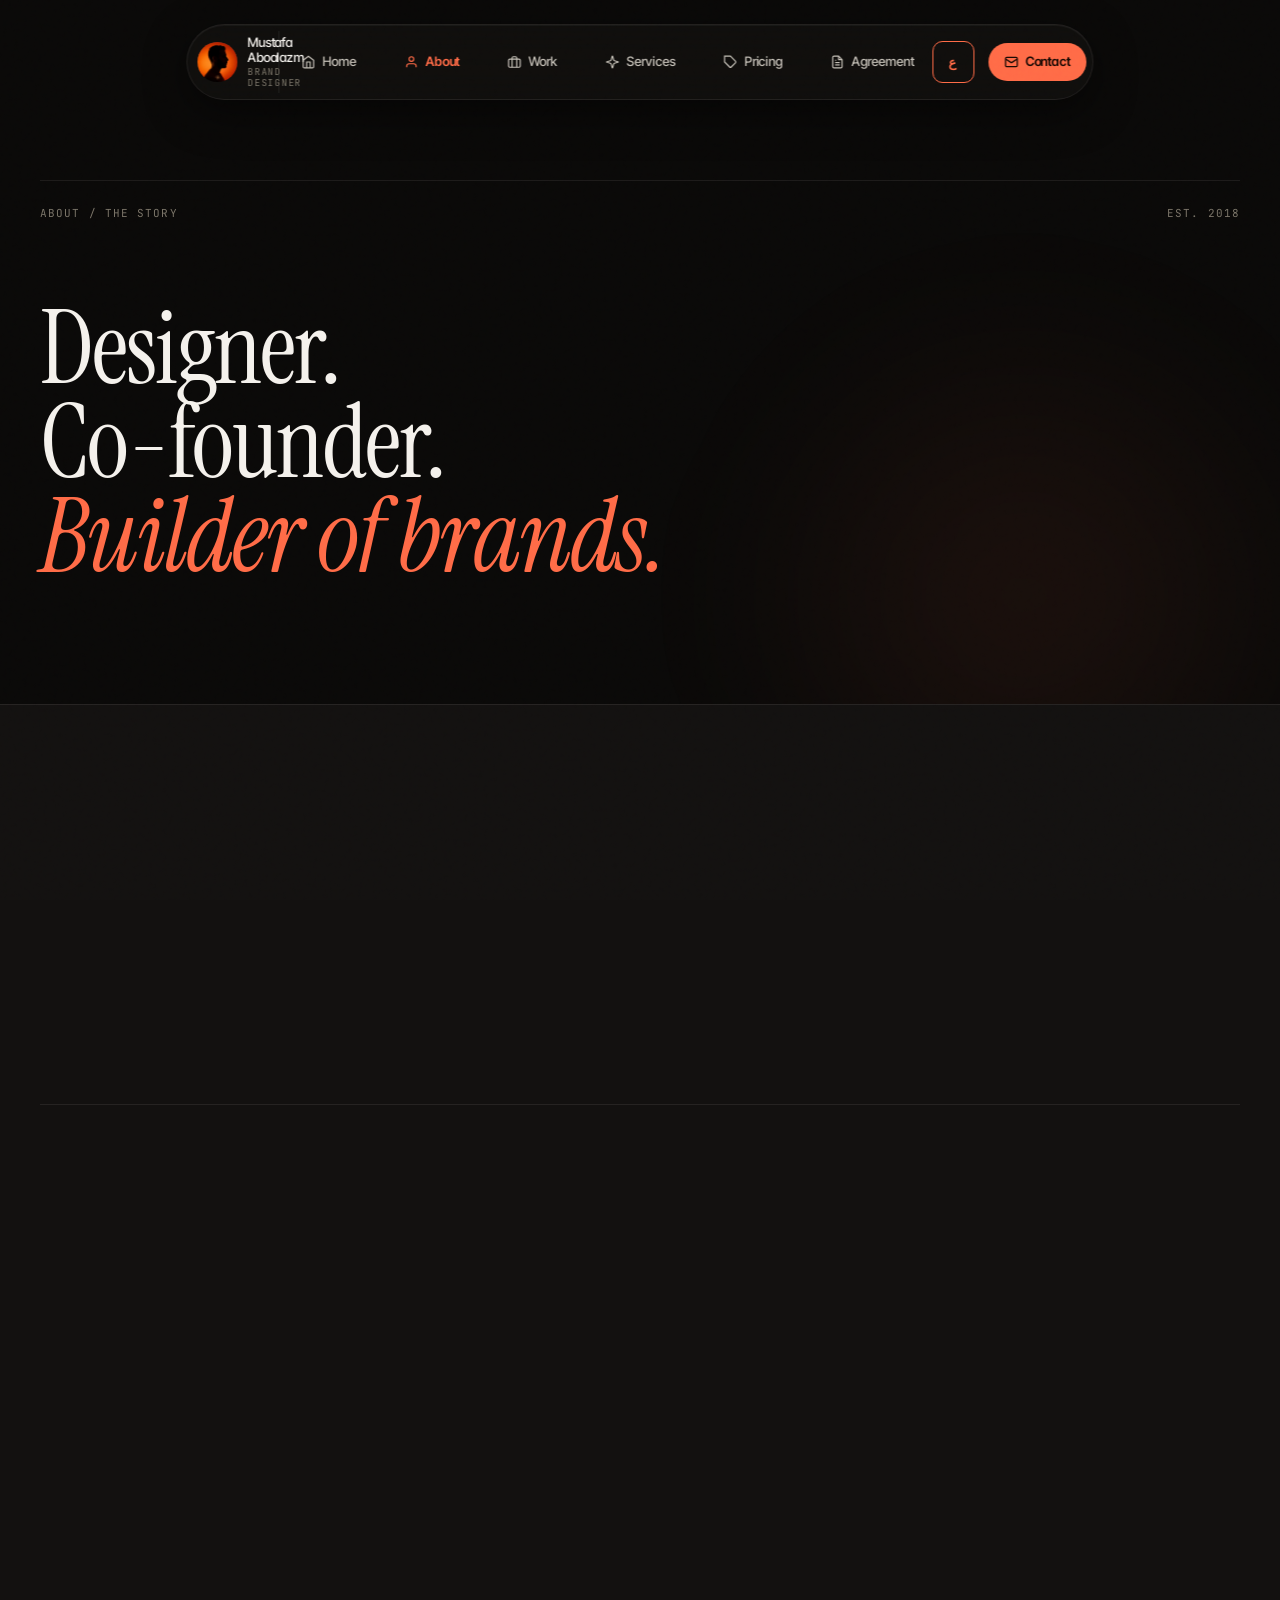
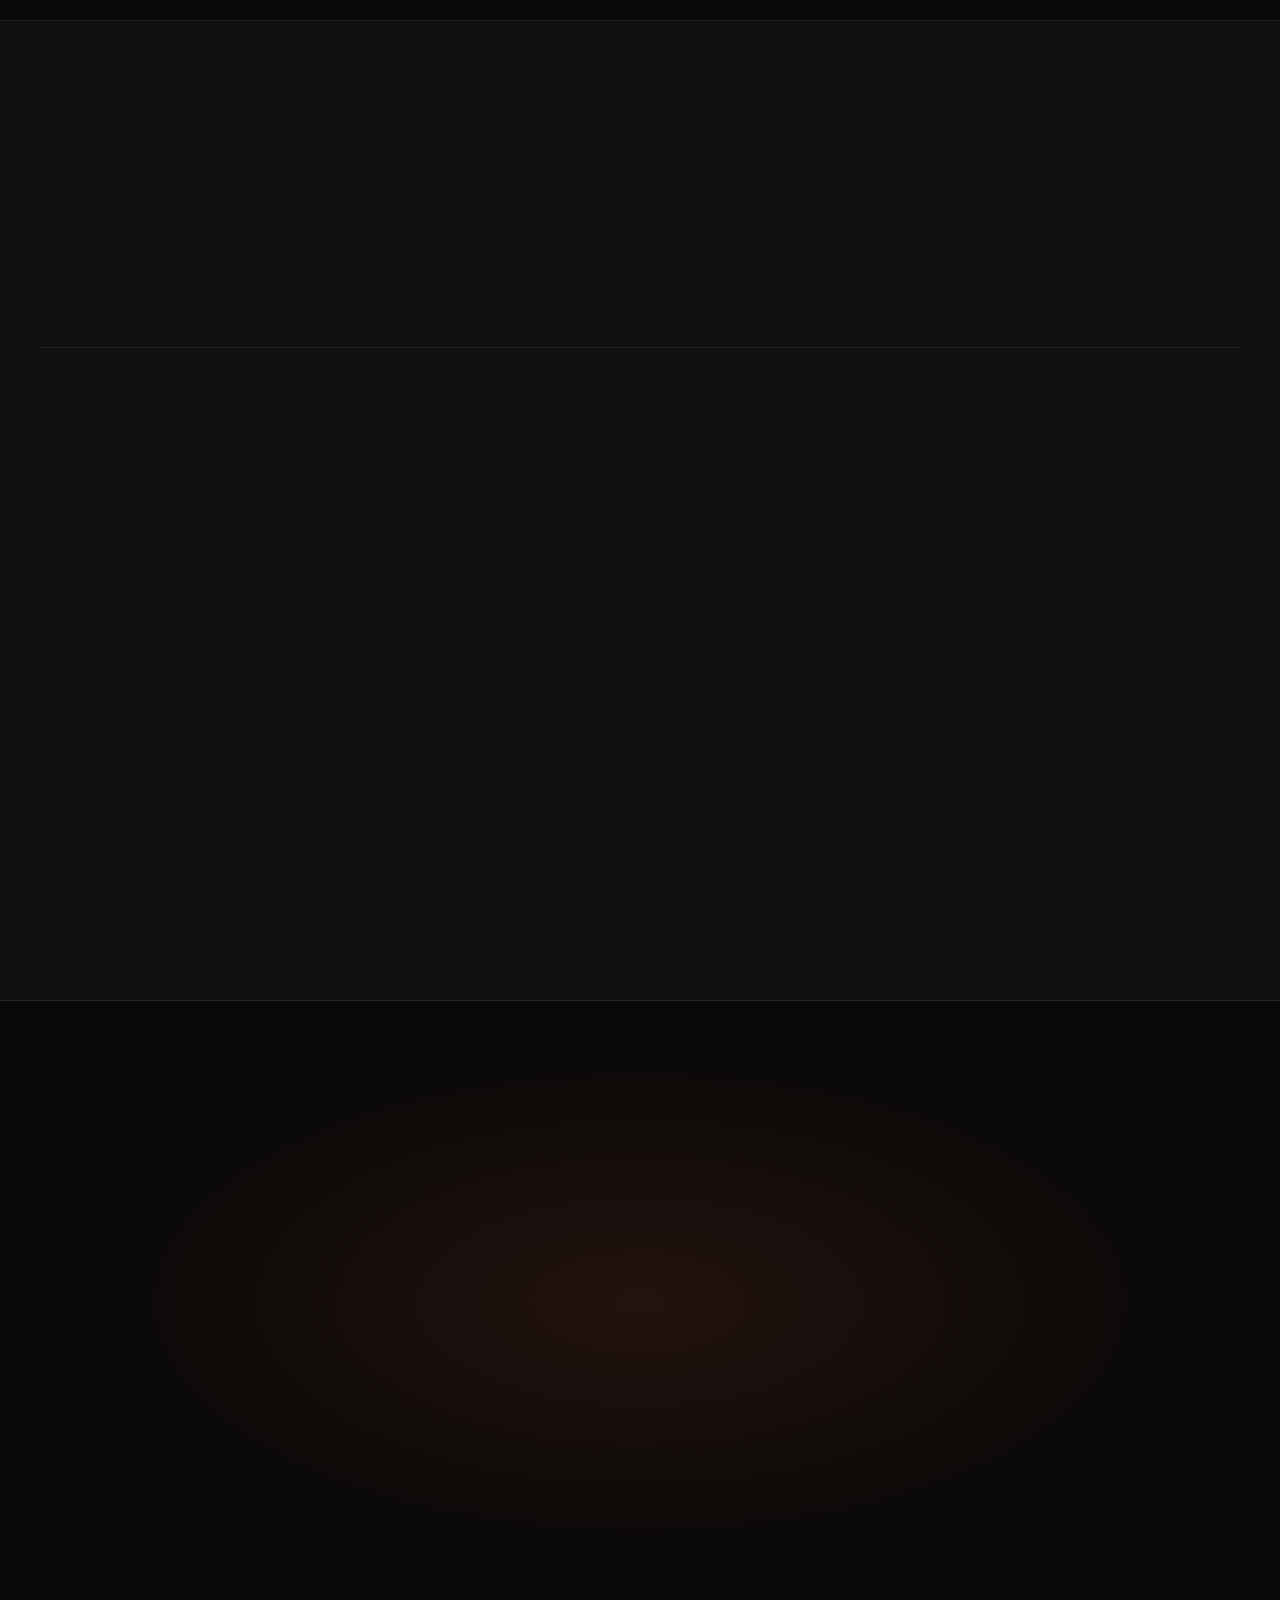
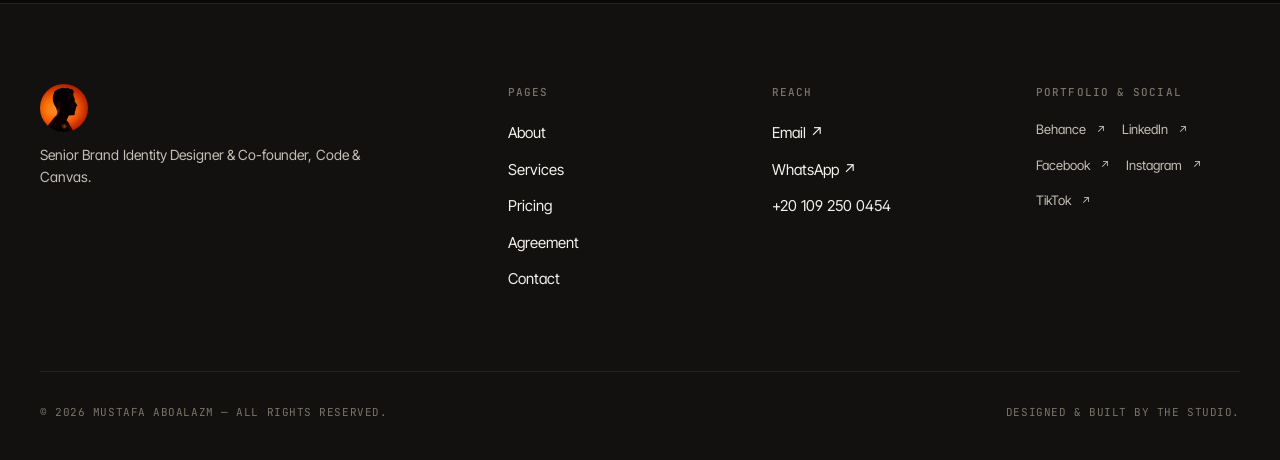
==== about.html @ f6593a18 "Update about page content" ====
<!DOCTYPE html>
<html lang="en" dir="ltr">
<head>
<meta charset="UTF-8" />
<meta name="viewport" content="width=device-width, initial-scale=1.0" />
<title>About — Mustafa Aboalazm</title>
<meta name="description" content="The story, philosophy, experience, and tools of Mustafa Aboalazm — Senior Brand Identity Designer." />

<link rel="preconnect" href="https://fonts.googleapis.com" />
<link rel="preconnect" href="https://fonts.gstatic.com" crossorigin />
<link href="https://fonts.googleapis.com/css2?family=IBM+Plex+Sans+Arabic:wght@300;400;500;600;700&family=Instrument+Serif:ital@0;1&family=Inter+Tight:wght@300;400;500;600;700&family=JetBrains+Mono:wght@400;500&display=swap" rel="stylesheet" />
<link rel="stylesheet" href="styles.css" />

<style>
  /* ── Thmanyah Serif Display Font ── */
  @font-face {
    font-family: 'Thmanyah Serif Display';
    src: url('fonts/thmanyahserifdisplay-Medium.otf') format('opentype');
    font-weight: 500;
    font-style: normal;
    font-display: swap;
  }

  /* ── Apply Thmanyah to Arabic headlines ONLY ── */
  html[lang="ar"] .hero-title,
  html[lang="ar"] .section-title,
  html[lang="ar"] .step-title,
  html[lang="ar"] .timeline-role,
  html[lang="ar"] .tool-col h4,
  html[lang="ar"] .award-body h5,
  html[lang="ar"] .cta-title,
  html[lang="ar"] .about-fact-value {
    font-family: 'Thmanyah Serif Display', 'IBM Plex Sans Arabic', sans-serif !important;
    font-weight: 500;
    letter-spacing: -0.02em;
    line-height: 1.4 !important; /* Reduced by 2pt */
  }

  /* ── Arabic text justify ── */
  html[lang="ar"] p,
  html[lang="ar"] .about-prose p,
  html[lang="ar"] .step-desc,
  html[lang="ar"] .timeline-desc,
  html[lang="ar"] .tool-col li,
  html[lang="ar"] .award-body p,
  html[lang="ar"] .faq-a {
    text-align: justify;
    text-align-last: right;
    -webkit-hyphens: auto;
    hyphens: auto;
  }

  /* ── Language Toggle Button ── */
  .nav-actions { display: flex; align-items: center; gap: 10px; }
  .nav-lang-btn {
    display: inline-flex; align-items: center; justify-content: center;
    width: 42px; height: 42px; border-radius: 10px;
    border: 1.5px solid var(--accent, #E8632A);
    background: transparent; color: var(--accent, #E8632A);
    font-family: inherit; font-size: 13px; font-weight: 700;
    cursor: pointer; letter-spacing: 0.04em; flex-shrink: 0;
    transition: background 0.22s ease, color 0.22s ease, transform 0.14s ease;
    user-select: none; -webkit-tap-highlight-color: transparent;
  }
  .nav-lang-btn:hover { background: var(--accent, #E8632A); color: #fff; transform: scale(1.05); }
  .nav-lang-btn:active { transform: scale(0.96); }
  html[lang="en"] .nav-lang-btn .lbl-ar { display: inline; }
  html[lang="en"] .nav-lang-btn .lbl-en { display: none; }
  html[lang="ar"] .nav-lang-btn .lbl-ar { display: none; }
  html[lang="ar"] .nav-lang-btn .lbl-en { display: inline; }

  /* ── Active nav link styling ── */
  .nav-link.active { color: var(--accent, #E8632A) !important; font-weight: 600; }
  .nav-link.active svg { stroke: var(--accent, #E8632A); }

  /* ── Arabic font override for body text ── */
  html[lang="ar"] body,
  html[lang="ar"] .nav-brand-role, html[lang="ar"] .nav-link span,
  html[lang="ar"] .nav-cta span, html[lang="ar"] .hero-meta,
  html[lang="ar"] .section-num, html[lang="ar"] .about-prose p,
  html[lang="ar"] .about-fact-label, html[lang="ar"] .step-desc,
  html[lang="ar"] .step-num, html[lang="ar"] .timeline-period,
  html[lang="ar"] .timeline-org, html[lang="ar"] .timeline-desc,
  html[lang="ar"] .tool-col li, html[lang="ar"] .award-body p,
  html[lang="ar"] .award-year, html[lang="ar"] .cta-eyebrow,
  html[lang="ar"] .btn, html[lang="ar"] .footer-brand p,
  html[lang="ar"] .footer-col h6, html[lang="ar"] .footer-col a,
  html[lang="ar"] .footer-bottom {
    font-family: 'IBM Plex Sans Arabic', sans-serif; letter-spacing: 0;
  }
  html[lang="ar"] .hero-title .arabic { display: none; }

  /* ── Small font size increase for labels ── */
  .about-fact-label, .tool-col li span, .timeline-period {
    font-size: clamp(14px, 1.3vw, 16px); /* +1pt mobile, +3pt desktop */
    font-weight: 500;
  }

  /* ── Mobile nav padding ── */
  @media (max-width: 768px) {
    .nav { padding: 0 16px !important; }
    .nav-links { gap: 4px; }
  }

  /* ── Code & Canvas Studio Banner ── */
  .studio-banner {
    background: linear-gradient(135deg, rgba(232,99,42,0.1) 0%, rgba(232,99,42,0.03) 100%);
    border: 1.5px solid var(--accent, #E8632A);
    border-radius: 16px;
    padding: 32px 36px;
    margin: 60px 0;
    display: flex;
    align-items: flex-start;
    gap: 24px;
    transition: transform 0.3s ease, box-shadow 0.3s ease;
  }
  .studio-banner:hover { transform: translateY(-4px); box-shadow: 0 12px 40px rgba(232, 99, 42, 0.2); }
  .studio-banner-icon {
    width: 64px; height: 64px; border-radius: 12px;
    background: linear-gradient(135deg, var(--accent, #E8632A) 0%, #ff6b35 100%);
    display: flex; align-items: center; justify-content: center;
    color: #fff; font-weight: 700; font-size: 22px; flex-shrink: 0;
    box-shadow: 0 4px 12px rgba(232, 99, 42, 0.3);
  }
  .studio-banner-content h4 { font-family: var(--serif); font-size: 22px; margin: 0 0 8px 0; color: var(--ink); }
  .studio-banner-content p { font-size: 15px; color: var(--ink-2); margin: 0 0 12px 0; line-height: 1.6; }
  .studio-banner-meta { display: flex; flex-wrap: wrap; gap: 12px; margin-bottom: 12px; font-size: 13px; color: var(--accent); font-weight: 500; }
  .studio-banner-meta span { display: inline-flex; align-items: center; gap: 6px; }
  .studio-banner-link {
    display: inline-flex; align-items: center; gap: 8px;
    font-size: 14px; font-weight: 600; color: var(--accent);
    text-decoration: none; padding: 8px 16px;
    border: 1.5px solid var(--accent); border-radius: 8px;
    transition: background 0.2s, color 0.2s;
  }
  .studio-banner-link:hover { background: var(--accent); color: #fff; text-decoration: none; }

  /* ── Social links in footer (TEXT ONLY, HORIZONTAL) ── */
  .footer-social-links { display: flex; flex-wrap: wrap; gap: 16px; align-items: center; }
  .footer-social-links a { font-size: 13px; color: var(--ink-2); text-decoration: none; transition: color 0.2s; }
  .footer-social-links a:hover { color: var(--accent); }
  .footer-social-links a::after { content: '↗'; margin-left: 4px; font-size: 11px; }

  @media (max-width: 768px) {
    .studio-banner { padding: 24px 20px; flex-direction: column; }
    .studio-banner-icon { width: 56px; height: 56px; font-size: 20px; }
    .studio-banner-content h4 { font-size: 18px; }
  }
</style>
</head>
<body data-page="about">

<!-- =============== NAV =============== -->
<nav class="nav" aria-label="Primary">
  <a href="index.html" class="nav-brand">
    <img class="nav-avatar" src="images/Avatar.png" alt="Mustafa Aboalazm" style="width:40px;height:40px;border-radius:50%;object-fit:cover" />
    <div class="nav-brand-text">
      <span class="nav-brand-name">Mustafa Aboalazm</span>
      <span class="nav-brand-role" data-i18n="nav.role">Brand Designer</span>
    </div>
  </a>
  <ul class="nav-links">
    <li><a href="index.html" class="nav-link"><svg viewBox="0 0 24 24" fill="none" stroke="currentColor" stroke-width="2"><path d="m3 9 9-7 9 7v11a2 2 0 0 1-2 2H5a2 2 0 0 1-2-2z"/><polyline points="9 22 9 12 15 12 15 22"/></svg><span data-i18n="nav.home">Home</span></a></li>
    <li><a href="about.html" class="nav-link active"><svg viewBox="0 0 24 24" fill="none" stroke="currentColor" stroke-width="2"><path d="M20 21v-2a4 4 0 0 0-4-4H8a4 4 0 0 0-4 4v2"/><circle cx="12" cy="7" r="4"/></svg><span data-i18n="nav.about">About</span></a></li>
    <li><a href="work.html" class="nav-link"><svg viewBox="0 0 24 24" fill="none" stroke="currentColor" stroke-width="2"><rect width="20" height="14" x="2" y="7" rx="2"/><path d="M16 21V5a2 2 0 0 0-2-2h-4a2 2 0 0 0-2 2v16"/></svg><span data-i18n="nav.work">Work</span></a></li>
    <li><a href="services.html" class="nav-link"><svg viewBox="0 0 24 24" fill="none" stroke="currentColor" stroke-width="2"><path d="M9.937 15.5A2 2 0 0 0 8.5 14.063l-6.135-1.582a.5.5 0 0 1 0-.962L8.5 9.936A2 2 0 0 0 9.937 8.5l1.582-6.135a.5.5 0 0 1 .963 0L14.063 8.5A2 2 0 0 0 15.5 9.937l6.135 1.581a.5.5 0 0 1 0 .964L15.5 14.063a2 2 0 0 0-1.437 1.437l-1.582 6.135a.5.5 0 0 1-.963 0z"/></svg><span data-i18n="nav.services">Services</span></a></li>
    <li><a href="pricing.html" class="nav-link"><svg viewBox="0 0 24 24" fill="none" stroke="currentColor" stroke-width="2"><path d="M20.59 13.41l-7.17 7.17a2 2 0 0 1-2.83 0L2 12V2h10l8.59 8.59a2 2 0 0 1 0 2.82z"/><line x1="7" y1="7" x2="7.01" y2="7"/></svg><span data-i18n="nav.pricing">Pricing</span></a></li>
    <li><a href="agreement.html" class="nav-link"><svg viewBox="0 0 24 24" fill="none" stroke="currentColor" stroke-width="2"><path d="M14 2H6a2 2 0 0 0-2 2v16a2 2 0 0 0 2 2h12a2 2 0 0 0 2-2V8z"/><polyline points="14 2 14 8 20 8"/><line x1="16" y1="13" x2="8" y2="13"/><line x1="16" y1="17" x2="8" y2="17"/><polyline points="10 9 9 9 8 9"/></svg><span data-i18n="nav.agreement">Agreement</span></a></li>
  </ul>
  <div class="nav-actions">
    <button class="nav-menu-toggle" aria-label="Toggle menu">
      <span></span>
      <span></span>
      <span></span>
    </button>
    <button class="nav-lang-btn" id="lang-toggle" aria-label="Toggle language">
      <span class="lbl-ar">ع</span><span class="lbl-en">EN</span>
    </button>
    <a href="contact.html" class="nav-cta">
      <svg viewBox="0 0 24 24" fill="none" stroke="currentColor" stroke-width="2.2"><rect width="20" height="16" x="2" y="4" rx="2"/><path d="m22 7-8.97 5.7a1.94 1.94 0 0 1-2.06 0L2 7"/></svg>
      <span data-i18n="nav.contact">Contact</span>
    </a>
  </div>
</nav>

<!-- =============== HERO =============== -->
<header class="hero hero-sm" id="top">
  <div class="hero-meta reveal">
    <span data-i18n="hero.meta.left">About / The story</span>
    <span data-i18n="hero.meta.right">Est. 2018</span>
  </div>
  <h1 class="hero-title reveal delay-1" data-i18n-html="hero.title">
    Designer.<br>Co-founder.<br><span class="italic">Builder of brands.</span>
  </h1>
</header>

<!-- =============== INTRO / STORY =============== -->
<section class="section section-alt">
  <div class="section-head">
    <div class="section-num scroll-reveal" data-i18n="story.num">01 / Story</div>
    <h2 class="section-title scroll-reveal" data-i18n-html="story.title">Craft built in <em>parallel</em> with formal study, sharpened in the field.</h2>
  </div>
  <div class="about-grid">
    <div class="about-prose">
      <p class="scroll-reveal" data-i18n-html="story.p1">I started designing professionally in <em>2018</em> — and never stopped. Seven years later I've built visual systems for brands across pharma, food, education, NGOs, and government, and trained design teams along the way.</p>
      <p class="scroll-reveal" data-i18n-html="story.p2">I led creative work at <em>Nile Pharma Food</em> until July 2025, building the company's entire visual identity from zero — logo, palette, typography, templates, and the corporate website on WordPress — driving +40% online visibility and +25% engagement after rebrand.</p>
      <p class="scroll-reveal" data-i18n-html="story.p3">As Co-founder & Creative Lead of <em>Code & Canvas</em>, I lead art direction and creative strategy for SMEs and regional clients — from creative brief to final delivery, with stakeholder management baked in.</p>
      <p class="small scroll-reveal" data-i18n-html="story.p4">Beyond client work, I've trained design teams at MSP Tech Club, Youth Scope, AYB, Bedaya, and Resalah. I take projects seriously, deadlines seriously, and craft very seriously.</p>
    </div>
    <aside class="about-side">
      <div class="about-fact scroll-reveal"><div class="about-fact-label" data-i18n="fact.based.label">Based</div><div class="about-fact-value" data-i18n="fact.based.value">Cairo, Egypt</div></div>
      <div class="about-fact scroll-reveal"><div class="about-fact-label" data-i18n="fact.lang.label">Languages</div><div class="about-fact-value" data-i18n="fact.lang.value">Arabic (Native) · English (Professional)</div></div>
      <div class="about-fact scroll-reveal"><div class="about-fact-label" data-i18n="fact.edu.label">Education</div><div class="about-fact-value" data-i18n="fact.edu.value">B.Sc. Agriculture — Al-Azhar University · 2017–2024</div></div>
      <div class="about-fact scroll-reveal"><div class="about-fact-label" data-i18n="fact.avail.label">Availability</div><div class="about-fact-value" data-i18n="fact.avail.value">Open for select projects · 2026</div></div>
    </aside>
  </div>
</section>

<!-- =============== CODE & CANVAS STUDIO BANNER =============== -->
<section class="section" style="padding-top: 0;">
  <div class="studio-banner scroll-reveal">
    <div class="studio-banner-icon">C&C</div>
    <div class="studio-banner-content">
      <h4 data-i18n="studio.title">Code & Canvas Studio</h4>
      <div class="studio-banner-meta">
        <span>📍 codeandcanvas.net</span>
        <span>🎨 Co-Founder & Creative Lead</span>
        <span>🚀 Since 2024</span>
      </div>
      <p data-i18n="studio.desc">A full-service creative studio specializing in brand identity, web design, and digital experiences. We partner with ambitious brands across Egypt and the MENA region to create visual systems that drive growth and build lasting connections. From strategy to execution, we craft brands that stand out and resonate.</p>
      <a href="https://codeandcanvas.net/" target="_blank" rel="noopener" class="studio-banner-link" data-i18n="studio.link">Visit the studio →</a>
    </div>
  </div>
</section>

<!-- =============== HOW I THINK =============== -->
<section class="section">
  <div class="section-head">
    <div class="section-num scroll-reveal" data-i18n="think.num">02 / How I think</div>
    <h2 class="section-title scroll-reveal" data-i18n-html="think.title">Four principles I <em>refuse</em> to compromise.</h2>
  </div>
  <div class="process-grid">
    <div class="step scroll-reveal">
      <div class="step-num">01</div>
      <h4 class="step-title" data-i18n="think.s1.title">Strategy before design</h4>
      <p class="step-desc" data-i18n="think.s1.desc">No logo until the positioning, audience, and personality are agreed in writing. Without strategy, any logo can be right or wrong — there's no way to judge.</p>
    </div>
    <div class="step scroll-reveal">
      <div class="step-num">02</div>
      <h4 class="step-title" data-i18n="think.s2.title">Systems, not artifacts</h4>
      <p class="step-desc" data-i18n="think.s2.desc">A logo is the entry. The real work is the system that follows — color, typography, voice, templates — so the brand stays itself across every touchpoint.</p>
    </div>
    <div class="step scroll-reveal">
      <div class="step-num">03</div>
      <h4 class="step-title" data-i18n="think.s3.title">Show the work</h4>
      <p class="step-desc" data-i18n="think.s3.desc">Mock the brand into real applications early. A logo on a white page is theory; a logo on a business card, a package, a screen — that's the test.</p>
    </div>
    <div class="step scroll-reveal">
      <div class="step-num">04</div>
      <h4 class="step-title" data-i18n="think.s4.title">Deliver, don't dump</h4>
      <p class="step-desc" data-i18n="think.s4.desc">Final files come with brand guidelines, a handover call, and 30 days of support. The job isn't done when the design is done — it's done when the team can run with it.</p>
    </div>
  </div>
</section>

<!-- =============== EXPERIENCE TIMELINE =============== -->
<section class="section section-alt">
  <div class="section-head">
    <div class="section-num scroll-reveal" data-i18n="exp.num">03 / Experience</div>
    <h2 class="section-title scroll-reveal" data-i18n-html="exp.title">Roles that <em>shaped</em> the practice.</h2>
  </div>
  <div class="timeline">
    <div class="timeline-item scroll-reveal">
      <div class="timeline-period" data-i18n="exp.t1.period">Feb 2024 — Present</div>
      <h3 class="timeline-role" data-i18n-html="exp.t1.role">Co-founder &amp; <em>Creative Lead</em></h3>
      <div class="timeline-org" data-i18n="exp.t1.org">Code &amp; Canvas — Creative Agency</div>
      <div class="timeline-desc">
        <ul>
          <li data-i18n="exp.t1.li1">Co-founded a branding &amp; web development agency for Egyptian SMEs and regional clients.</li>
          <li data-i18n="exp.t1.li2">Lead all art direction and creative strategy: brand audits, logo systems, design systems, brand guidelines, UI/UX, client presentations.</li>
          <li data-i18n="exp.t1.li3">Manage simultaneous client projects with full stakeholder management and on-time delivery.</li>
        </ul>
      </div>
    </div>
    <div class="timeline-item scroll-reveal">
      <div class="timeline-period" data-i18n="exp.t2.period">Nov 2020 — Jul 2025 · Full-time</div>
      <h3 class="timeline-role" data-i18n-html="exp.t2.role">Media Director &amp; <em>Account Manager</em></h3>
      <div class="timeline-org" data-i18n="exp.t2.org">Nile Pharma Food &amp; Food Supplements</div>
      <div class="timeline-desc">
        <ul>
          <li data-i18n="exp.t2.li1">Built complete corporate visual identity from zero — logo, palette, typography, voice, layout system.</li>
          <li data-i18n-html="exp.t2.li2">Designed and launched <strong>nilepharmafood.com</strong> on WordPress — drove +40% online visibility.</li>
          <li data-i18n="exp.t2.li3">Led full rebrand initiative — +25% customer engagement within six months.</li>
          <li data-i18n="exp.t2.li4">Coordinated stakeholder alignment across sales, accounting, and warehouse departments.</li>
        </ul>
      </div>
    </div>
    <div class="timeline-item scroll-reveal">
      <div class="timeline-period" data-i18n="exp.t3.period">Feb 2018 — Present · Part-time</div>
      <h3 class="timeline-role" data-i18n-html="exp.t3.role">Senior Graphic Designer &amp; <em>Brand Consultant</em></h3>
      <div class="timeline-org" data-i18n="exp.t3.org">Self-employed (Freelance)</div>
      <div class="timeline-desc">
        <ul>
          <li data-i18n="exp.t3.li1">Architected visual identity systems and brand guidelines for 20+ local and international clients.</li>
          <li data-i18n="exp.t3.li2">End-to-end client relationships — from creative brief to final delivery as sole creative director.</li>
          <li data-i18n="exp.t3.li3">Developed responsive WordPress websites integrated with brand systems.</li>
          <li data-i18n="exp.t3.li4">Delivered Adobe Suite, personal branding, and CV writing workshops for MSP, Youth Scope, and Bedaya.</li>
        </ul>
      </div>
    </div>
    <div class="timeline-item scroll-reveal">
      <div class="timeline-period" data-i18n="exp.t4.period">May 2020 — Oct 2020</div>
      <h3 class="timeline-role" data-i18n-html="exp.t4.role">Lead Camp <em>Designer</em></h3>
      <div class="timeline-org" data-i18n="exp.t4.org">Egypt SEG Field Camp (ESFC)</div>
      <div class="timeline-desc">
        <ul>
          <li data-i18n="exp.t4.li1">Designed the camp's complete visual identity — logo, color system, social content, banners, ID cards, certificates.</li>
          <li data-i18n="exp.t4.li2">Enhanced the camp's digital presence — record participant registrations.</li>
        </ul>
      </div>
    </div>
    <div class="timeline-item scroll-reveal">
      <div class="timeline-period" data-i18n="exp.t5.period">Mar 2020 — May 2020</div>
      <h3 class="timeline-role" data-i18n-html="exp.t5.role">Graphic Design <em>Instructor</em></h3>
      <div class="timeline-org" data-i18n="exp.t5.org">Premier Group</div>
      <div class="timeline-desc">
        <p data-i18n="exp.t5.desc">Delivered intensive design training in Adobe Photoshop, Illustrator, and InDesign with industry-aligned hands-on projects.</p>
      </div>
    </div>
  </div>
</section>

<!-- =============== TOOLBOX (UPDATED) =============== -->
<section class="section">
  <div class="section-head">
    <div class="section-num scroll-reveal" data-i18n="tools.num">04 / Toolbox</div>
    <h2 class="section-title scroll-reveal" data-i18n-html="tools.title">The kit I bring to every <em>brief.</em></h2>
  </div>
  <div class="tool-grid">
    <!-- Design & Identity (with Print & File Prep moved here) -->
    <div class="tool-col scroll-reveal">
      <h4 data-i18n="tools.col1.title">Design &amp; Identity</h4>
      <ul>
        <li>Adobe Illustrator <span data-i18n="tools.advanced">Advanced</span></li>
        <li>Adobe Photoshop <span data-i18n="tools.advanced">Advanced</span></li>
        <li>Figma <span data-i18n="tools.advanced">Advanced</span></li>
        <li>Brand Strategy <span data-i18n="tools.pro">Pro</span></li>
        <li>Typography Systems <span data-i18n="tools.strong">Strong</span></li>
        <li>Print &amp; File Prep <span data-i18n="tools.solid">Solid</span></li>
      </ul>
    </div>
    
    <!-- Motion, Photo & Video Production -->
    <div class="tool-col scroll-reveal">
      <h4 data-i18n="tools.col2.title">Motion, Photo &amp; Video</h4>
      <ul>
        <li>Photography <span data-i18n="tools.pro">Pro</span></li>
        <li>Videography <span data-i18n="tools.pro">Pro</span></li>
        <li>Cinematography <span data-i18n="tools.pro">Pro</span></li>
        <li>Premiere Pro <span data-i18n="tools.advanced">Advanced</span></li>
        <li>Lightroom <span data-i18n="tools.advanced">Advanced</span></li>
        <li>Script Writing <span data-i18n="tools.strong">Strong</span></li>
      </ul>
    </div>
    
    <!-- Audio Production -->
    <div class="tool-col scroll-reveal">
      <h4 data-i18n="tools.col3.title">Audio Production</h4>
      <ul>
        <li>Voice Over <span data-i18n="tools.pro">Pro</span></li>
        <li>Adobe Audition <span data-i18n="tools.working">Working</span></li>
        <li>Sound System Technician <span data-i18n="tools.certified">Certified</span></li>
      </ul>
    </div>
    
    <!-- Web & Development (updated order + React/Next.js + Vercel) -->
    <div class="tool-col scroll-reveal">
      <h4 data-i18n="tools.col4.title">Web &amp; Development</h4>
      <ul>
        <li>Web Development <span>HTML / CSS / JS</span></li>
        <li>React / Next.js <span data-i18n="tools.working">Working</span></li>
        <li>WordPress <span data-i18n="tools.advanced">Advanced</span></li>
        <li>Webflow <span data-i18n="tools.working">Working</span></li>
        <li>Vercel Deployment <span data-i18n="tools.pro">Pro</span></li>
        <li>Visual Studio Code <span data-i18n="tools.daily">Daily</span></li>
      </ul>
    </div>
  </div>
</section>

<!-- =============== RECOGNITION =============== -->
<section class="section section-alt">
  <div class="section-head">
    <div class="section-num scroll-reveal" data-i18n="awards.num">05 / Recognition</div>
    <h2 class="section-title scroll-reveal" data-i18n-html="awards.title">Awards, leadership, <em>community.</em></h2>
  </div>
  <div class="awards">
    <div class="award scroll-reveal">
      <div class="award-year">2019 — 2020</div>
      <div class="award-body">
        <h5 data-i18n="award.1.title">Best Leader of the Season</h5>
        <p data-i18n="award.1.org">MSP Tech Club — Illustrations Team</p>
      </div>
    </div>
    <div class="award scroll-reveal">
      <div class="award-year">2019 — 2021</div>
      <div class="award-body">
        <h5 data-i18n="award.2.title">Best Head of Media (×2 Seasons)</h5>
        <p data-i18n="award.2.org">Youth Scope</p>
      </div>
    </div>
    <div class="award scroll-reveal">
      <div class="award-year">2018 — 2019</div>
      <div class="award-body">
        <h5 data-i18n="award.3.title">Best Member (×2 Seasons)</h5>
        <p data-i18n="award.3.org">MSP Tech Club, Al-Azhar University</p>
      </div>
    </div>
    <div class="award scroll-reveal">
      <div class="award-year" data-i18n="award.4.year">Ongoing</div>
      <div class="award-body">
        <h5 data-i18n="award.4.title">Volunteer Trainer</h5>
        <p data-i18n="award.4.org">MSP · Youth Scope · AYB · Bedaya · Resalah</p>
      </div>
    </div>
    <div class="award scroll-reveal">
      <div class="award-year">2024</div>
      <div class="award-body">
        <h5 data-i18n="award.5.title">B.Sc. Agriculture</h5>
        <p data-i18n="award.5.org">Al-Azhar University · Grade: Good · Exemplary Conduct</p>
      </div>
    </div>
    <div class="award scroll-reveal">
      <div class="award-year">2020</div>
      <div class="award-body">
        <h5 data-i18n="award.6.title">Packaging Technician Trainee</h5>
        <p data-i18n="award.6.org">Al Rawdah Factory + 4Films Print Training</p>
      </div>
    </div>
  </div>
</section>

<!-- =============== CTA =============== -->
<section class="cta">
  <div class="cta-eyebrow scroll-reveal" data-i18n="cta.eyebrow">— Like what you read? —</div>
  <h2 class="cta-title scroll-reveal" data-i18n-html="cta.title">Let's <em>talk.</em></h2>
  <div class="cta-buttons scroll-reveal">
    <a href="contact.html" class="btn btn-primary" data-i18n="cta.btn1">Start a Project ✦</a>
    <a href="work.html" class="btn btn-secondary" data-i18n="cta.btn2">View Work →</a>
  </div>
</section>

<!-- =============== FOOTER (with Avatar + Social Text Links) =============== -->
<footer class="footer">
  <div class="footer-grid">
    <div class="footer-brand">
      <img src="images/Avatar.png" alt="Mustafa Aboalazm" style="width:48px;height:48px;border-radius:50%;object-fit:cover;margin-bottom:12px" />
      <p data-i18n="footer.brand.desc">Senior Brand Identity Designer & Co-founder, Code & Canvas.</p>
    </div>
    <div class="footer-col">
      <h6 data-i18n="footer.pages">Pages</h6>
      <ul>
        <li><a href="about.html" data-i18n="nav.about">About</a></li>
        <li><a href="services.html" data-i18n="nav.services">Services</a></li>
        <li><a href="pricing.html" data-i18n="nav.pricing">Pricing</a></li>
        <li><a href="agreement.html" data-i18n="nav.agreement">Agreement</a></li>
        <li><a href="contact.html" data-i18n="nav.contact">Contact</a></li>
      </ul>
    </div>
    <div class="footer-col">
      <h6 data-i18n="footer.reach">Reach</h6>
      <ul>
        <li><a href="mailto:Mustafaaboalazm@mail.ru">Email ↗</a></li>
        <li><a href="https://wa.me/201092500454" target="_blank">WhatsApp ↗</a></li>
        <li><a href="tel:+201092500454">+20 109 250 0454</a></li>
      </ul>
    </div>
    <div class="footer-col">
      <h6 data-i18n="footer.portfolio">Portfolio & Social</h6>
      <div class="footer-social-links">
        <a href="https://www.behance.net/aboalazm" target="_blank" data-i18n="social.behance">Behance</a>
        <a href="https://www.linkedin.com/in/aboalazm" target="_blank" data-i18n="social.linkedin">LinkedIn</a>
        <a href="https://www.facebook.com/3boalazm" target="_blank" data-i18n="social.facebook">Facebook</a>
        <a href="https://www.instagram.com/3boalazm" target="_blank" data-i18n="social.instagram">Instagram</a>
        <a href="https://www.tiktok.com/@mustafaaboalazm" target="_blank" data-i18n="social.tiktok">TikTok</a>
      </div>
    </div>
  </div>
  <div class="footer-bottom">
    <span data-i18n="footer.copyright">© 2026 Mustafa Aboalazm — All rights reserved.</span>
    <span data-i18n="footer.credit">Designed & built by the studio.</span>
  </div>
</footer>

<script src="scripts.js"></script>
<script>
(function(){const T={en:{'nav.role':'Brand Designer','nav.home':'Home','nav.about':'About','nav.work':'Work','nav.services':'Services','nav.pricing':'Pricing','nav.contact':'Contact','hero.meta.left':'About / The story','hero.meta.right':'Est. 2018','hero.title':'Designer.<br>Co-founder.<br><span class="italic">Builder of brands.</span>','story.num':'01 / Story','story.title':'Craft built in <em>parallel</em> with formal study, sharpened in the field.','story.p1':'I started designing professionally in <em>2018</em> — and never stopped. Seven years later I\'ve built visual systems for brands across pharma, food, education, NGOs, and government, and trained design teams along the way.','story.p2':'I led creative work at <em>Nile Pharma Food</em> until July 2025, building the company\'s entire visual identity from zero — logo, palette, typography, templates, and the corporate website on WordPress — driving +40% online visibility and +25% engagement after rebrand.','story.p3':'As Co-founder & Creative Lead of <em>Code & Canvas</em>, I lead art direction and creative strategy for SMEs and regional clients — from creative brief to final delivery, with stakeholder management baked in.','story.p4':'Beyond client work, I\'ve trained design teams at MSP Tech Club, Youth Scope, AYB, Bedaya, and Resalah. I take projects seriously, deadlines seriously, and craft very seriously.','fact.based.label':'Based','fact.based.value':'Cairo, Egypt','fact.lang.label':'Languages','fact.lang.value':'Arabic (Native) · English (Professional)','fact.edu.label':'Education','fact.edu.value':'B.Sc. Agriculture — Al-Azhar University · 2017–2024','fact.avail.label':'Availability','fact.avail.value':'Open for select projects · 2026','think.num':'02 / How I think','think.title':'Four principles I <em>refuse</em> to compromise.','think.s1.title':'Strategy before design','think.s1.desc':'No logo until the positioning, audience, and personality are agreed in writing. Without strategy, any logo can be right or wrong — there\'s no way to judge.','think.s2.title':'Systems, not artifacts','think.s2.desc':'A logo is the entry. The real work is the system that follows — color, typography, voice, templates — so the brand stays itself across every touchpoint.','think.s3.title':'Show the work','think.s3.desc':'Mock the brand into real applications early. A logo on a white page is theory; a logo on a business card, a package, a screen — that\'s the test.','think.s4.title':'Deliver, don\'t dump','think.s4.desc':'Final files come with brand guidelines, a handover call, and 30 days of support. The job isn\'t done when the design is done — it\'s done when the team can run with it.','exp.num':'03 / Experience','exp.title':'Roles that <em>shaped</em> the practice.','exp.t1.period':'Feb 2024 — Present','exp.t1.role':'Co-founder &amp; <em>Creative Lead</em>','exp.t1.org':'Code & Canvas — Creative Agency','exp.t1.li1':'Co-founded a branding & web development agency for Egyptian SMEs and regional clients.','exp.t1.li2':'Lead all art direction and creative strategy: brand audits, logo systems, design systems, brand guidelines, UI/UX, client presentations.','exp.t1.li3':'Manage simultaneous client projects with full stakeholder management and on-time delivery.','exp.t2.period':'Nov 2020 — Jul 2025 · Full-time','exp.t2.role':'Media Director &amp; <em>Account Manager</em>','exp.t2.org':'Nile Pharma Food & Food Supplements','exp.t2.li1':'Built complete corporate visual identity from zero — logo, palette, typography, voice, layout system.','exp.t2.li2':'Designed and launched <strong>nilepharmafood.com</strong> on WordPress — drove +40% online visibility.','exp.t2.li3':'Led full rebrand initiative — +25% customer engagement within six months.','exp.t2.li4':'Coordinated stakeholder alignment across sales, accounting, and warehouse departments.','exp.t3.period':'Feb 2018 — Present · Part-time','exp.t3.role':'Senior Graphic Designer &amp; <em>Brand Consultant</em>','exp.t3.org':'Self-employed (Freelance)','exp.t3.li1':'Architected visual identity systems and brand guidelines for 20+ local and international clients.','exp.t3.li2':'End-to-end client relationships — from creative brief to final delivery as sole creative director.','exp.t3.li3':'Developed responsive WordPress websites integrated with brand systems.','exp.t3.li4':'Delivered Adobe Suite, personal branding, and CV writing workshops for MSP, Youth Scope, and Bedaya.','exp.t4.period':'May 2020 — Oct 2020','exp.t4.role':'Lead Camp <em>Designer</em>','exp.t4.org':'Egypt SEG Field Camp (ESFC)','exp.t4.li1':'Designed the camp\'s complete visual identity — logo, color system, social content, banners, ID cards, certificates.','exp.t4.li2':'Enhanced the camp\'s digital presence — record participant registrations.','exp.t5.period':'Mar 2020 — May 2020','exp.t5.role':'Graphic Design <em>Instructor</em>','exp.t5.org':'Premier Group','exp.t5.desc':'Delivered intensive design training in Adobe Photoshop, Illustrator, and InDesign with industry-aligned hands-on projects.','tools.num':'04 / Toolbox','tools.title':'The kit I bring to every <em>brief.</em>','tools.col1.title':'Design & Identity','tools.col2.title':'Motion, Photo & Video','tools.col3.title':'Audio Production','tools.col4.title':'Web & Development','tools.advanced':'Advanced','tools.pro':'Pro','tools.strong':'Strong','tools.solid':'Solid','tools.working':'Working','tools.certified':'Certified','tools.daily':'Daily','awards.num':'05 / Recognition','awards.title':'Awards, leadership, <em>community.</em>','award.1.title':'Best Leader of the Season','award.1.org':'MSP Tech Club — Illustrations Team','award.2.title':'Best Head of Media (×2 Seasons)','award.2.org':'Youth Scope','award.3.title':'Best Member (×2 Seasons)','award.3.org':'MSP Tech Club, Al-Azhar University','award.4.year':'Ongoing','award.4.title':'Volunteer Trainer','award.4.org':'MSP · Youth Scope · AYB · Bedaya · Resalah','award.5.title':'B.Sc. Agriculture','award.5.org':'Al-Azhar University · Grade: Good · Exemplary Conduct','award.6.title':'Packaging Technician Trainee','award.6.org':'Al Rawdah Factory + 4Films Print Training','cta.eyebrow':'— Like what you read? —','cta.title':'Let\'s <em>talk.</em>','cta.btn1':'Start a Project ✦','cta.btn2':'View Work →','footer.brand.desc':'Senior Brand Identity Designer & Co-founder, Code & Canvas.','footer.pages':'Pages','footer.reach':'Reach','footer.portfolio':'Portfolio & Social','footer.copyright':'© 2026 Mustafa Aboalazm — All rights reserved.','footer.credit':'Designed & built by the studio.','studio.title':'Code & Canvas Studio','studio.desc':'A full-service creative studio specializing in brand identity, web design, and digital experiences. We partner with ambitious brands across Egypt and the MENA region to create visual systems that drive growth and build lasting connections. From strategy to execution, we craft brands that stand out and resonate.','studio.link':'Visit the studio →','social.behance':'Behance','social.linkedin':'LinkedIn','social.facebook':'Facebook','social.instagram':'Instagram','social.tiktok':'TikTok'},ar:{'nav.role':'مصمم هوية بصرية','nav.home':'الرئيسية','nav.about':'عني','nav.work':'أعمالي','nav.services':'الخدمات','nav.pricing':'الأسعار','nav.contact':'تواصل','hero.meta.left':'عني / القصة','hero.meta.right':'منذ 2018','hero.title':'مصمم.<br>مؤسس مشارك.<br><span class="italic">بانٍ للعلامات التجارية.</span>','story.num':'01 / القصة','story.title':'حرفة بُنيت <em>بالتوازي</em> مع الدراسة، وصُقلت في الميدان.','story.p1':'بدأت التصميم احترافيًا في <em>2018</em> — ولم أتوقف. بعد سبع سنوات، بنيت أنظمة بصرية لعلامات تجارية في الدواء والغذاء والتعليم والمنظمات غير الحكومية والحكومة، ودربت فرق تصميم على امتداد هذه الرحلة.','story.p2':'قدت الأعمال الإبداعية في <em>Nile Pharma Food</em> حتى يوليو 2025، حيث بنيت الهوية البصرية الكاملة للشركة من الصفر — الشعار، اللوحة اللونية، الطباعة، القوالب، والموقع الإلكتروني على WordPress — مما أسهم في رفع الوضوح الرقمي بنسبة +40% وتفاعل العملاء بنسبة +25% بعد إعادة التصميم.','story.p3':'بوصفي مؤسسًا مشاركًا وقائدًا إبداعيًا لـ <em>Code & Canvas</em>، أقود الإدارة الفنية والاستراتيجية الإبداعية للشركات الصغيرة والمتوسطة والعملاء الإقليميين — من الإحاطة الإبداعية حتى التسليم النهائي، مع إدارة أصحاب المصلحة ضمن كل مرحلة.','story.p4':'خارج نطاق العمل مع العملاء، درّبت فرق تصميم في MSP Tech Club، وYouth Scope، وAYB، وBedaya، وResalah. أتعامل مع المشاريع بجدية، والمواعيد بجدية، والحرفة بجدية أكبر.','fact.based.label':'الإقامة','fact.based.value':'القاهرة، مصر','fact.lang.label':'اللغات','fact.lang.value':'العربية (اللغة الأم) · الإنجليزية (احترافية)','fact.edu.label':'التعليم','fact.edu.value':'بكالوريوس زراعة — جامعة الأزهر · 2017–2024','fact.avail.label':'التوافر','fact.avail.value':'متاح لمشاريع مختارة · 2026','think.num':'02 / كيف أفكر','think.title':'أربعة مبادئ <em>لا</em> أتنازل عنها.','think.s1.title':'الاستراتيجية قبل التصميم','think.s1.desc':'لا شعار حتى تُتفق الأطراف كتابيًا على التموضع والجمهور والشخصية. بدون استراتيجية، أي شعار قد يكون صحيحًا أو خاطئًا — لا توجد طريقة للحكم.','think.s2.title':'أنظمة لا منتجات منفردة','think.s2.desc':'الشعار هو نقطة البداية. العمل الحقيقي هو النظام الذي يليه — الألوان، والطباعة، والصوت، والقوالب — لتظل العلامة التجارية نفسها في كل نقطة تواصل.','think.s3.title':'أظهر العمل','think.s3.desc':'اعرض العلامة التجارية في تطبيقات حقيقية مبكرًا. الشعار على صفحة بيضاء نظرية؛ الشعار على بطاقة عمل، أو تغليف، أو شاشة — هذا هو الاختبار الحقيقي.','think.s4.title':'سلّم بعناية، لا تُلقِ الملفات','think.s4.desc':'تأتي الملفات النهائية مع دليل الهوية، وجلسة استلام، و30 يومًا من الدعم. المهمة لا تنتهي حين ينتهي التصميم — بل حين تستطيع الفرق تشغيله باستقلالية.','exp.num':'03 / الخبرة','exp.title':'أدوار <em>شكّلت</em> الممارسة المهنية.','exp.t1.period':'فبراير 2024 — حتى الآن','exp.t1.role':'مؤسس مشارك &amp; <em>قائد إبداعي</em>','exp.t1.org':'Code & Canvas — وكالة إبداعية','exp.t1.li1':'أسّست وكالة علامات تجارية وتطوير ويب للشركات الصغيرة والمتوسطة المصرية والعملاء الإقليميين.','exp.t1.li2':'أقود كل الإدارة الفنية والاستراتيجية الإبداعية: تدقيق العلامات التجارية، أنظمة الشعارات، أنظمة التصميم، أدلة الهوية، واجهة المستخدم/تجربة المستخدم، عروض العملاء.','exp.t1.li3':'أدير مشاريع متعددة للعملاء بشكل متزامن مع إدارة أصحاب المصلحة والتسليم في الوقت المحدد.','exp.t2.period':'نوفمبر 2020 — يوليو 2025 · دوام كامل','exp.t2.role':'مدير إعلام &amp; <em>مدير حسابات</em>','exp.t2.org':'Nile Pharma Food & Food Supplements','exp.t2.li1':'بنيت الهوية البصرية المؤسسية الكاملة من الصفر — الشعار، اللوحة اللونية، الطباعة، الصوت، نظام التخطيط.','exp.t2.li2':'صممت وأطلقت <strong>nilepharmafood.com</strong> على WordPress — رفع الوضوح الرقمي بنسبة +40%.','exp.t2.li3':'قدت مبادرة إعادة التصميم الكاملة — +25% في تفاعل العملاء خلال ستة أشهر.','exp.t2.li4':'نسّقت توافق أصحاب المصلحة عبر أقسام المبيعات والمحاسبة والمستودعات.','exp.t3.period':'فبراير 2018 — حتى الآن · دوام جزئي','exp.t3.role':'مصمم جرافيك أول &amp; <em>مستشار هوية بصرية</em>','exp.t3.org':'عمل حر (Freelance)','exp.t3.li1':'صممت أنظمة هوية بصرية وأدلة علامات تجارية لأكثر من 20 عميلًا محليًا ودوليًا.','exp.t3.li2':'علاقات متكاملة مع العملاء — من الإحاطة الإبداعية حتى التسليم النهائي بوصفي المدير الإبداعي الوحيد.','exp.t3.li3':'طوّرت مواقع ووردبريس متجاوبة مدمجة مع أنظمة الهوية البصرية.','exp.t3.li4':'قدّمت ورش أدوبي سويت والعلامة الشخصية وكتابة السيرة الذاتية لـ MSP وYouth Scope وBedaya.','exp.t4.period':'مايو 2020 — أكتوبر 2020','exp.t4.role':'المصمم الرئيسي للمعسكر <em>الميداني</em>','exp.t4.org':'معسكر مصر الميداني لـ SEG (ESFC)','exp.t4.li1':'صممت الهوية البصرية الكاملة للمعسكر — شعار، نظام ألوان، محتوى سوشيال، لافتات، بطاقات هوية، شهادات.','exp.t4.li2':'عزّزت الحضور الرقمي للمعسكر — تحقيق رقم قياسي في التسجيلات.','exp.t5.period':'مارس 2020 — مايو 2020','exp.t5.role':'مدرّب <em>تصميم جرافيك</em>','exp.t5.org':'Premier Group','exp.t5.desc':'قدّمت تدريبًا مكثفًا على أدوبي فوتوشوب وإليستريتور وإن ديزاين مع مشاريع تطبيقية متوافقة مع متطلبات الصناعة.','tools.num':'04 / أدوات العمل','tools.title':'ما أحضره لكل <em>مشروع.</em>','tools.col1.title':'التصميم والهوية','tools.col2.title':'الموشن والتصوير والفيديو','tools.col3.title':'الإنتاج الصوتي','tools.col4.title':'الويب والتطوير','tools.advanced':'متقدم','tools.pro':'محترف','tools.strong':'قوي','tools.solid':'متين','tools.working':'يعمل به','tools.certified':'معتمد','tools.daily':'يومي','awards.num':'05 / التقدير والجوائز','awards.title':'جوائز، قيادة، <em>مجتمع.</em>','award.1.title':'أفضل قائد للموسم','award.1.org':'MSP Tech Club — فريق الرسوم التوضيحية','award.2.title':'أفضل رئيس إعلام (×٢ موسمين)','award.2.org':'Youth Scope','award.3.title':'أفضل عضو (×٢ موسمين)','award.3.org':'MSP Tech Club، جامعة الأزهر','award.4.year':'مستمر','award.4.title':'مدرّب متطوع','award.4.org':'MSP · Youth Scope · AYB · Bedaya · Resalah','award.5.title':'بكالوريوس زراعة','award.5.org':'جامعة الأزهر · تقدير: جيد · قدوة حسنة','award.6.title':'متدرب فني تغليف','award.6.org':'مصنع الروضة + تدريب الطباعة 4Films','cta.eyebrow':'— أعجبك ما قرأت؟ —','cta.title':'لنتحدث <em>معًا.</em>','cta.btn1':'ابدأ مشروعك ✦','cta.btn2':'← شاهد الأعمال','footer.brand.desc':'مصمم هوية بصرية أول ومؤسس مشارك لـ Code & Canvas. أبني العلامات بوضوح وحرفة واحترام للعمل.','footer.pages':'الصفحات','footer.reach':'تواصل معي','footer.portfolio':'المحفظة والسوشيال','footer.copyright':'© 2026 مصطفى أبوالعزم — جميع الحقوق محفوظة.','footer.credit':'تصميم وتطوير الاستوديو.','studio.title':'استوديو كود وكانفاس','studio.desc':'استوديو إبداعي متكامل الخدمات متخصص في هوية العلامة التجارية وتصميم الويب والتجارب الرقمية. نتشارك مع العلامات الطموحة في مصر ومنطقة الشرق الأوسط وشمال أفريقيا لإنشاء أنظمة بصرية تحقق النمو وتبني روابط دائمة. من الاستراتيجية إلى التنفيذ، نصنع علامات تبرز وتؤثر.','studio.link':'← زر الاستوديو','social.behance':'Behance','social.linkedin':'LinkedIn','social.facebook':'Facebook','social.instagram':'Instagram','social.tiktok':'TikTok'}};function applyLang(l){const d=T[l];if(!d)return;document.querySelectorAll('[data-i18n]').forEach(e=>{const k=e.getAttribute('data-i18n');if(d[k]!==undefined)e.textContent=d[k]});document.querySelectorAll('[data-i18n-html]').forEach(e=>{const k=e.getAttribute('data-i18n-html');if(d[k]!==undefined)e.innerHTML=d[k]});document.documentElement.setAttribute('lang',l);document.documentElement.setAttribute('dir',l==='ar'?'rtl':'ltr');try{localStorage.setItem('preferred-lang',l)}catch(_){}}const btn=document.getElementById('lang-toggle');if(btn){btn.addEventListener('click',()=>{const c=document.documentElement.getAttribute('lang')||'en';applyLang(c==='en'?'ar':'en')})}try{const s=localStorage.getItem('preferred-lang');if(s&&s!=='en')applyLang(s)}catch(_){}})();
</script>
</body>
</html>
---- styles.css ----
/* =================================================================
   MUSTAFA ABOALAZM — PORTFOLIO DESIGN SYSTEM
   One stylesheet for the whole site.
   Edit colors, fonts, and spacing here in :root and they update
   everywhere automatically.
   ================================================================= */

/* Thmanyah Font Import */
@font-face {
  font-family: 'Thmanyah';
  src: url('fonts/Thmanyah-Regular.woff2') format('woff2'),
       url('fonts/Thmanyah-Regular.woff') format('woff');
  font-weight: 400;
  font-style: normal;
  font-display: swap;
}

@font-face {
  font-family: 'Thmanyah';
  src: url('fonts/Thmanyah-Medium.woff2') format('woff2'),
       url('fonts/Thmanyah-Medium.woff') format('woff');
  font-weight: 500;
  font-style: normal;
  font-display: swap;
}

@font-face {
  font-family: 'Thmanyah';
  src: url('fonts/Thmanyah-SemiBold.woff2') format('woff2'),
       url('fonts/Thmanyah-SemiBold.woff') format('woff');
  font-weight: 600;
  font-style: normal;
  font-display: swap;
}

@font-face {
  font-family: 'Thmanyah';
  src: url('fonts/Thmanyah-Bold.woff2') format('woff2'),
       url('fonts/Thmanyah-Bold.woff') format('woff');
  font-weight: 700;
  font-style: normal;
  font-display: swap;
}

/* Thmanyah Serif Display Font */
@font-face {
  font-family: 'Thmanyah Serif Display';
  src: url('fonts/thmanyahserifdisplay-Medium.otf') format('opentype');
  font-weight: 500;
  font-style: normal;
  font-display: swap;
}

:root {
  --bg: #0a0908;
  --bg-2: #131110;
  --surface: #1a1816;
  --line: rgba(244, 241, 236, 0.08);
  --line-strong: rgba(244, 241, 236, 0.18);
  --ink: #f4f1ec;
  --ink-2: #c4bfb6;
  --ink-3: #7a7468;
  --accent: #ff6b47;
  --accent-soft: rgba(255, 107, 71, 0.12);
  --serif: 'Instrument Serif', 'Times New Roman', serif;
  --sans: 'Inter Tight', -apple-system, sans-serif;
  --mono: 'JetBrains Mono', monospace;
  --arabic: 'Thmanyah', 'IBM Plex Sans Arabic', 'Inter Tight', sans-serif;
}

* { margin: 0; padding: 0; box-sizing: border-box; }
html { scroll-behavior: smooth; }
body {
  background: var(--bg);
  color: var(--ink);
  font-family: var(--sans);
  font-weight: 400;
  line-height: 1.5;
  font-feature-settings: 'ss01' on, 'cv11' on;
  overflow-x: hidden;
  -webkit-font-smoothing: antialiased;
  -moz-osx-font-smoothing: grayscale;
}

p {
  text-align: justify;
  text-align-last: left;
}

/* Grain overlay */
body::before {
  content: '';
  position: fixed;
  inset: 0;
  pointer-events: none;
  z-index: 100;
  opacity: 0.04;
  mix-blend-mode: overlay;
  background-image: url("data:image/svg+xml;utf8,<svg viewBox='0 0 200 200' xmlns='http://www.w3.org/2000/svg'><filter id='n'><feTurbulence type='fractalNoise' baseFrequency='0.9' numOctaves='3'/></filter><rect width='100%25' height='100%25' filter='url(%23n)'/></svg>");
}

::selection { background: var(--accent); color: var(--bg); }

a { color: inherit; }
img { max-width: 100%; display: block; }

/* Arabic Headers - Use Thmanyah Font */
html[lang="ar"] h1,
html[lang="ar"] h2,
html[lang="ar"] h3,
html[lang="ar"] h4,
html[lang="ar"] h5,
html[lang="ar"] h6 {
  font-family: 'Thmanyah', var(--arabic);
}

/* Arabic Text Alignment (Justify + Right Last Line) */
html[lang="ar"] p,
html[lang="ar"] .about-prose p,
html[lang="ar"] .hero-tagline,
html[lang="ar"] .project-desc,
html[lang="ar"] .step-desc,
html[lang="ar"] .faq-a,
html[lang="ar"] .phase-content p,
html[lang="ar"] .dq-group ol li,
html[lang="ar"] .tier-list li,
html[lang="ar"] .price-table td,
html[lang="ar"] .scope-col ul li,
html[lang="ar"] .payment-card ol li,
html[lang="ar"] .term-content p,
html[lang="ar"] .term-content ul li,
html[lang="ar"] .step-row .step-body {
  text-align: justify;
  text-align-last: right;
  -webkit-hyphens: auto;
  hyphens: auto;
}

/* Thmanyah Serif Display for Arabic Headlines ONLY */
html[lang="ar"] .hero-title,
html[lang="ar"] .section-title,
html[lang="ar"] .cta-title,
html[lang="ar"] .about-fact-value,
html[lang="ar"] .stat-num,
html[lang="ar"] .tier-name,
html[lang="ar"] .step-title,
html[lang="ar"] .project-title,
html[lang="ar"] .faq-q,
html[lang="ar"] .contact-card-label,
html[lang="ar"] .phase-content h4,
html[lang="ar"] .dq-group h4,
html[lang="ar"] .price-table caption,
html[lang="ar"] .price-table th,
html[lang="ar"] .scope-col h4,
html[lang="ar"] .payment-card h5,
html[lang="ar"] .term-content h4,
html[lang="ar"] .step-row h4 {
  font-family: 'Thmanyah Serif Display', 'IBM Plex Sans Arabic', sans-serif !important;
  font-weight: 500;
  letter-spacing: -0.02em;
  line-height: 1.4 !important;
}

/* IBM Plex Sans Arabic for Arabic Body Text */
html[lang="ar"] body,
html[lang="ar"] .nav-brand-name,
html[lang="ar"] .nav-brand-role,
html[lang="ar"] .nav-link span,
html[lang="ar"] .nav-cta span,
html[lang="ar"] .hero-tagline,
html[lang="ar"] .hero-info-row,
html[lang="ar"] .section-num,
html[lang="ar"] .about-prose p,
html[lang="ar"] .about-fact-label,
html[lang="ar"] .stat-label,
html[lang="ar"] .cta-eyebrow,
html[lang="ar"] .btn,
html[lang="ar"] .footer-brand p,
html[lang="ar"] .footer-col h6,
html[lang="ar"] .footer-col a,
html[lang="ar"] .footer-bottom,
html[lang="ar"] .phase-meta-block,
html[lang="ar"] .phase-content p,
html[lang="ar"] .deliverable,
html[lang="ar"] .tier-head,
html[lang="ar"] .tier-body h6,
html[lang="ar"] .tier-list li,
html[lang="ar"] .price-table td,
html[lang="ar"] .scope-col ul li,
html[lang="ar"] .payment-card .pay-split,
html[lang="ar"] .payment-card ol li,
html[lang="ar"] .term-content p,
html[lang="ar"] .term-content ul li,
html[lang="ar"] .step-row .step-body {
  font-family: 'IBM Plex Sans Arabic', sans-serif;
  letter-spacing: 0;
}

/* =================================================================
   NAV — Floating Pill Dock (Magic Portfolio inspired)
   ================================================================= */
.nav {
  position: fixed;
  top: 24px;
  left: 50%;
  transform: translateX(-50%);
  z-index: 50;
  display: inline-flex;
  align-items: center;
  gap: 4px;
  padding: 6px;
  background: rgba(19, 17, 16, 0.72);
  backdrop-filter: blur(24px) saturate(160%);
  -webkit-backdrop-filter: blur(24px) saturate(160%);
  border: 1px solid rgba(244, 241, 236, 0.08);
  border-radius: 999px;
  box-shadow: 0 12px 40px rgba(0, 0, 0, 0.5), inset 0 1px 0 rgba(244, 241, 236, 0.04);
  animation: navIn 0.8s cubic-bezier(0.16, 1, 0.3, 1) 0.2s both;
}

@keyframes navIn {
  from { opacity: 0; transform: translateX(-50%) translateY(-12px); }
  to { opacity: 1; transform: translateX(-50%) translateY(0); }
}

.nav-brand {
  display: inline-flex;
  align-items: center;
  gap: 10px;
  padding: 4px 14px 4px 4px;
  text-decoration: none;
  border-right: 1px solid rgba(244, 241, 236, 0.08);
  margin-right: 4px;
}

.nav-avatar {
  width: 32px;
  height: 32px;
  border-radius: 50%;
  object-fit: cover;
  flex-shrink: 0;
  box-shadow: inset 0 1px 0 rgba(255, 255, 255, 0.2);
}

.nav-brand-text { display: flex; flex-direction: column; line-height: 1.15; }
.nav-brand-name {
  font-size: 13px;
  font-weight: 500;
  color: var(--ink);
  letter-spacing: -0.01em;
}
.nav-brand-role {
  font-family: var(--mono);
  font-size: 9.5px;
  color: var(--ink-3);
  letter-spacing: 0.08em;
  text-transform: uppercase;
  margin-top: 2px;
}

.nav-links { display: inline-flex; gap: 2px; list-style: none; }

.nav-link {
  display: inline-flex;
  align-items: center;
  gap: 7px;
  padding: 9px 14px;
  border-radius: 999px;
  color: var(--ink-2);
  font-size: 13px;
  font-weight: 500;
  text-decoration: none;
  letter-spacing: -0.005em;
  transition: background 0.25s ease, color 0.25s ease;
}
.nav-link svg {
  width: 14px; height: 14px; flex-shrink: 0;
  transition: transform 0.3s ease;
}
.nav-link:hover { background: rgba(244, 241, 236, 0.06); color: var(--ink); }
.nav-link:hover svg { transform: scale(1.1); }
.nav-link.is-active { background: rgba(244, 241, 236, 0.08); color: var(--ink); }

/* Active Nav Link Styling */
.nav-link.active {
  color: var(--accent, #E8632A) !important;
  font-weight: 600;
}
.nav-link.active svg {
  stroke: var(--accent, #E8632A);
}

/* Active state per page (set via body[data-page]) */
body[data-page="home"]      .nav-link[data-page="home"],
body[data-page="about"]     .nav-link[data-page="about"],
body[data-page="work"]      .nav-link[data-page="work"],
body[data-page="services"]  .nav-link[data-page="services"],
body[data-page="pricing"]   .nav-link[data-page="pricing"],
body[data-page="agreement"] .nav-link[data-page="agreement"] {
  background: rgba(244, 241, 236, 0.08);
  color: var(--ink);
}

.nav-cta {
  display: inline-flex;
  align-items: center;
  gap: 7px;
  padding: 9px 16px;
  margin-left: 4px;
  border-radius: 999px;
  background: var(--accent);
  color: #1a0a04;
  font-size: 13px;
  font-weight: 600;
  text-decoration: none;
  letter-spacing: -0.005em;
  transition: background 0.25s ease, transform 0.25s ease;
}
.nav-cta svg { width: 14px; height: 14px; }
.nav-cta:hover { background: #ff8666; transform: translateY(-1px); }

.nav-menu-toggle {
  display: none;
  flex-direction: column;
  justify-content: space-between;
  width: 24px;
  height: 18px;
  background: none;
  border: none;
  cursor: pointer;
  padding: 0;
  gap: 4px;
}

.nav-menu-toggle span {
  display: block;
  width: 100%;
  height: 2px;
  background: var(--ink);
  border-radius: 999px;
  transition: transform 0.3s ease, opacity 0.3s ease;
}

.nav-menu-toggle.active span:nth-child(1) {
  transform: translateY(8px) rotate(45deg);
}

.nav-menu-toggle.active span:nth-child(2) {
  opacity: 0;
}

.nav-menu-toggle.active span:nth-child(3) {
  transform: translateY(-8px) rotate(-45deg);
}

@media (max-width: 1024px) {
  .nav-brand-text { display: none; }
  .nav-brand { padding: 4px 10px 4px 4px; }
}

@media (max-width: 768px) {
  .nav {
    width: 100%;
    left: 0;
    transform: none;
    padding: 8px 16px;
    justify-content: space-between;
  }

  .nav-menu-toggle {
    display: flex;
  }

  .nav-links {
    position: fixed;
    top: 72px;
    left: 0;
    width: 100%;
    height: calc(100vh - 72px);
    background: rgba(10, 9, 8, 0.98);
    backdrop-filter: blur(20px);
    -webkit-backdrop-filter: blur(20px);
    flex-direction: column;
    justify-content: flex-start;
    align-items: flex-start;
    gap: 18px;
    padding: 20px 18px 32px;
    transform: translateX(-100%);
    transition: transform 0.35s ease;
    overflow-y: auto;
    z-index: 999;
  }

  .nav-links.active {
    transform: translateX(0);
  }

  .nav-links li {
    width: 100%;
    list-style: none;
  }

  .nav-link {
    width: 100%;
    padding: 16px 18px;
    border-radius: 18px;
    background: rgba(255, 255, 255, 0.03);
  }

  .nav-link span {
    display: inline;
  }

  .nav-link svg {
    width: 18px;
    height: 18px;
  }

  .nav-actions {
    gap: 12px;
    align-items: center;
  }

  .nav-brand { border-right: none; margin-right: 0; padding: 4px; }
  .nav-brand-text { display: none; }

  .nav-cta { padding: 11px 18px; }
}

@media (max-width: 380px) {
  .nav-avatar { width: 28px; height: 28px; }
}

/* =================================================================
   HERO — Used on every page (Home, About, Services, etc.)
   ================================================================= */
.hero {
  min-height: 100vh;
  padding: 140px 40px 80px;
  display: flex;
  flex-direction: column;
  justify-content: center;
  position: relative;
  overflow: hidden;
}
.hero::before {
  content: '';
  position: absolute;
  top: 30%; right: -10%;
  width: 60vw; height: 60vw;
  background: radial-gradient(circle, rgba(255,107,71,0.08) 0%, transparent 60%);
  border-radius: 50%;
  filter: blur(60px);
  pointer-events: none;
}

.hero-meta {
  display: flex;
  justify-content: space-between;
  align-items: center;
  font-family: var(--mono);
  font-size: 11px;
  letter-spacing: 0.1em;
  text-transform: uppercase;
  color: var(--ink-3);
  margin-bottom: 80px;
  border-top: 1px solid var(--line);
  padding-top: 24px;
}
.hero-meta .dot {
  display: inline-block;
  width: 8px; height: 8px;
  background: #4ade80;
  border-radius: 50%;
  margin-right: 8px;
  box-shadow: 0 0 12px #4ade80;
  animation: pulse 2s ease infinite;
}
@keyframes pulse {
  0%, 100% { opacity: 1; }
  50% { opacity: 0.5; }
}

.hero-title {
  font-family: var(--serif);
  font-size: clamp(56px, 11vw, 180px);
  line-height: 0.92;
  letter-spacing: -0.02em;
  font-weight: 400;
  margin-bottom: 40px;
}
.hero-title .italic { font-style: italic; color: var(--accent); }
.hero-title .arabic {
  font-family: var(--arabic);
  font-weight: bold;
  font-size: 0.32em;
  display: block;
  color: var(--ink-3);
  margin-top: 24px;
  letter-spacing: 0;
  direction: rtl;
  unicode-bidi: isolate;
}
/* Ensure proper RTL handling for mixed LTR/RTL content */
html[lang="ar"] .hero-title {
  direction: rtl;
  unicode-bidi: plaintext;
}

/* Smaller hero for non-home pages */
.hero.hero-sm { min-height: auto; padding: 180px 40px 80px; }
.hero.hero-sm .hero-title { font-size: clamp(48px, 8vw, 130px); }

.hero-bottom {
  display: grid;
  grid-template-columns: 1.5fr 1fr;
  gap: 60px;
  margin-top: 60px;
  align-items: end;
}
.hero-tagline {
  font-family: var(--serif);
  font-style: italic;
  font-size: clamp(20px, 2.4vw, 30px);
  line-height: 1.3;
  color: var(--ink-2);
  max-width: 560px;
}
.hero-tagline span { color: var(--accent); }
.hero-info {
  display: flex;
  flex-direction: column;
  gap: 20px;
  font-family: var(--mono);
  font-size: 12px;
  letter-spacing: 0.05em;
}
.hero-info-row {
  display: flex;
  justify-content: space-between;
  padding-bottom: 12px;
  border-bottom: 1px solid var(--line);
  text-transform: uppercase;
}
.hero-info-row span:first-child { color: var(--ink-3); }
.hero-info-row span:last-child { color: var(--ink); }

@media (max-width: 768px) {
  .hero { padding: 100px 20px 60px; }
  .hero.hero-sm { padding: 130px 20px 60px; }
  .hero-meta { margin-bottom: 50px; flex-direction: column; gap: 12px; align-items: flex-start; }
  .hero-bottom { grid-template-columns: 1fr; gap: 40px; }
}

/* =================================================================
   MARQUEE
   ================================================================= */
.marquee {
  border-top: 1px solid var(--line);
  border-bottom: 1px solid var(--line);
  overflow: hidden;
  padding: 28px 0;
  white-space: nowrap;
}
.marquee-track { display: inline-block; animation: scroll 38s linear infinite; }
.marquee-track span {
  font-family: var(--serif);
  font-size: 56px;
  font-style: italic;
  color: var(--ink);
  margin-right: 50px;
  letter-spacing: -0.02em;
}
.marquee-track .star {
  display: inline-block;
  color: var(--accent);
  margin-right: 50px;
  font-style: normal;
  transform: translateY(-4px);
}
@keyframes scroll {
  0% { transform: translateX(0); }
  100% { transform: translateX(-50%); }
}

/* =================================================================
   SECTION COMMON
   ================================================================= */
.section { padding: 140px 40px; position: relative; }
.section-head {
  display: grid;
  grid-template-columns: 1fr 2fr;
  gap: 60px;
  margin-bottom: 100px;
  align-items: end;
  border-bottom: 1px solid var(--line);
  padding-bottom: 40px;
}
.section-num {
  font-family: var(--mono);
  font-size: 12px;
  letter-spacing: 0.1em;
  color: var(--ink-3);
  text-transform: uppercase;
}
.section-num::before { content: '— '; color: var(--accent); }
.section-title {
  font-family: var(--serif);
  font-size: clamp(40px, 6vw, 84px);
  line-height: 0.95;
  letter-spacing: -0.02em;
  font-weight: 400;
  text-align: justify;
  text-align-last: left;
}
.section-title em { color: var(--accent); font-style: italic; }
.section-alt { background: var(--bg-2); border-top: 1px solid var(--line); border-bottom: 1px solid var(--line); }

@media (max-width: 768px) {
  .section { padding: 80px 20px; }
  .section-head { grid-template-columns: 1fr; gap: 24px; margin-bottom: 60px; }
}

/* =================================================================
   ABOUT GRID (used on home + about pages)
   ================================================================= */
.about-grid { display: grid; grid-template-columns: 2fr 1fr; gap: 80px; }
.about-prose p {
  font-family: var(--serif);
  font-size: clamp(22px, 2.6vw, 36px);
  line-height: 1.35;
  letter-spacing: -0.01em;
  margin-bottom: 32px;
  color: var(--ink);
}
.about-prose p em { color: var(--accent); font-style: italic; }
.about-prose p.small {
  font-family: var(--sans);
  font-size: 16px;
  line-height: 1.7;
  color: var(--ink-2);
  font-weight: 400;
}
.about-side {
  display: flex;
  flex-direction: column;
  gap: 32px;
  padding-top: 8px;
}
.about-fact { border-top: 1px solid var(--line); padding-top: 16px; }
.about-fact-label {
  font-family: var(--mono);
  font-size: 11px;
  letter-spacing: 0.1em;
  text-transform: uppercase;
  color: var(--ink-3);
  margin-bottom: 8px;
}
.about-fact-value {
  font-family: var(--serif);
  font-size: 22px;
  line-height: 1.3;
  color: var(--ink);
}
@media (max-width: 768px) {
  .about-grid { grid-template-columns: 1fr; gap: 40px; }
}

/* =================================================================
   STATS BAR
   ================================================================= */
.stats {
  display: grid;
  grid-template-columns: repeat(4, 1fr);
  border-top: 1px solid var(--line);
}
.stat {
  padding: 60px 40px;
  border-right: 1px solid var(--line);
  transition: background 0.4s ease;
}
.stat:last-child { border-right: none; }
.stat:hover { background: var(--accent-soft); }
.stat-num {
  font-family: var(--serif);
  font-size: clamp(60px, 8vw, 110px);
  line-height: 1;
  letter-spacing: -0.04em;
  color: var(--ink);
  margin-bottom: 16px;
}
.stat:hover .stat-num { color: var(--accent); }
.stat-num em { font-style: italic; color: var(--accent); }
.stat-label {
  font-family: var(--mono);
  font-size: 11px;
  letter-spacing: 0.1em;
  text-transform: uppercase;
  color: var(--ink-3);
}
@media (max-width: 768px) {
  .stats { grid-template-columns: repeat(2, 1fr); }
  .stat { padding: 40px 20px; }
  .stat:nth-child(2) { border-right: none; }
  .stat:nth-child(1), .stat:nth-child(2) { border-bottom: 1px solid var(--line); }
}

/* =================================================================
   SERVICES LIST
   ================================================================= */
.services-list { display: flex; flex-direction: column; }
.service-row {
  display: grid;
  grid-template-columns: 80px 1fr 1.5fr 100px;
  gap: 40px;
  padding: 36px 0;
  border-top: 1px solid var(--line);
  align-items: start;
  transition: padding 0.4s ease;
  position: relative;
}
.service-row:last-child { border-bottom: 1px solid var(--line); }
.service-row:hover { padding-left: 24px; padding-right: 24px; }
.service-row::after {
  content: '';
  position: absolute;
  inset: 0;
  background: var(--accent-soft);
  opacity: 0;
  transition: opacity 0.4s ease;
  pointer-events: none;
  z-index: -1;
}
.service-row:hover::after { opacity: 1; }
.service-num {
  font-family: var(--mono);
  font-size: 12px;
  color: var(--ink-3);
  letter-spacing: 0.05em;
  padding-top: 12px;
}
.service-name {
  font-family: var(--serif);
  font-size: clamp(28px, 3.2vw, 44px);
  line-height: 1.05;
  letter-spacing: -0.02em;
  color: var(--ink);
}
.service-name em { font-style: italic; color: var(--accent); }
.service-desc {
  font-size: 15px;
  line-height: 1.6;
  color: var(--ink-2);
  padding-top: 12px;
}
.service-arrow {
  font-family: var(--serif);
  font-size: 32px;
  color: var(--ink-3);
  text-align: right;
  padding-top: 8px;
  transition: color 0.3s ease, transform 0.3s ease;
}
.service-row:hover .service-arrow { color: var(--accent); transform: rotate(45deg); }

@media (max-width: 768px) {
  .service-row { grid-template-columns: 50px 1fr; gap: 16px; padding: 24px 0; }
  .service-desc, .service-arrow { display: none; }
}

/* =================================================================
   WORK / PROJECT CARDS
   ================================================================= */
.project-grid {
  display: grid;
  grid-template-columns: repeat(2, 1fr);
  gap: 40px;
}
.project {
  border: 1px solid var(--line);
  border-radius: 4px;
  overflow: hidden;
  background: var(--bg);
  transition: transform 0.5s cubic-bezier(0.16, 1, 0.3, 1), border-color 0.4s ease;
  position: relative;
  text-decoration: none;
  color: inherit;
  display: block;
  cursor: pointer;
}
.project:hover { transform: translateY(-6px); border-color: var(--accent); }
.project.featured { grid-column: 1 / -1; }

.project-link-arrow {
  position: absolute;
  top: 24px; right: 24px;
  width: 44px; height: 44px;
  border-radius: 50%;
  background: var(--accent);
  color: var(--bg);
  display: flex;
  align-items: center;
  justify-content: center;
  font-size: 18px;
  z-index: 5;
  opacity: 0;
  transform: scale(0.7) rotate(-45deg);
  transition: opacity 0.4s ease, transform 0.4s ease;
}
.project:hover .project-link-arrow { opacity: 1; transform: scale(1) rotate(0deg); }

.project-visual {
  height: 380px;
  position: relative;
  overflow: hidden;
  display: flex;
  align-items: center;
  justify-content: center;
  background: linear-gradient(135deg, #1a1816 0%, #0a0908 100%);
}
.project.featured .project-visual { height: 460px; }
.project-cover {
  position: absolute;
  inset: 0;
  width: 100%; height: 100%;
  object-fit: cover;
  display: block;
  transition: transform 0.7s cubic-bezier(0.16, 1, 0.3, 1);
}
.project:hover .project-cover { transform: scale(1.04); }

.visual-pharma { background: linear-gradient(135deg, #1f1d1b 0%, #0a0908 100%); }
.visual-pharma::before {
  content: '';
  position: absolute;
  inset: 0;
  background-image:
    radial-gradient(circle at 20% 30%, rgba(255,107,71,0.15) 0%, transparent 40%),
    radial-gradient(circle at 80% 70%, rgba(244,241,236,0.06) 0%, transparent 40%);
}
.visual-canvas { background: #0a0908; }
.visual-canvas::before {
  content: '';
  position: absolute;
  inset: 0;
  background-image:
    linear-gradient(var(--line) 1px, transparent 1px),
    linear-gradient(90deg, var(--line) 1px, transparent 1px);
  background-size: 40px 40px;
  opacity: 0.6;
}
.visual-camp { background: radial-gradient(ellipse at center, #2b1c14 0%, #0a0908 70%); }
.visual-msp { background: linear-gradient(180deg, #15110e 0%, #0a0908 100%); }
.visual-youth { background: #0a0908; }
.visual-youth::before {
  content: '';
  position: absolute;
  inset: 0;
  background: repeating-linear-gradient(45deg, transparent 0, transparent 18px, rgba(255,107,71,0.04) 18px, rgba(255,107,71,0.04) 19px);
}

.project-mark {
  position: relative;
  z-index: 2;
  font-family: var(--serif);
  font-size: clamp(72px, 9vw, 140px);
  line-height: 0.85;
  letter-spacing: -0.03em;
  color: var(--ink);
  text-align: center;
  font-style: italic;
}
.project-mark .accent { color: var(--accent); font-style: normal; }
.project-corner {
  position: absolute;
  top: 24px; left: 24px;
  font-family: var(--mono);
  font-size: 11px;
  letter-spacing: 0.1em;
  text-transform: uppercase;
  color: var(--ink-3);
  z-index: 3;
}
.project-corner-right {
  position: absolute;
  top: 24px; right: 24px;
  font-family: var(--mono);
  font-size: 11px;
  letter-spacing: 0.1em;
  text-transform: uppercase;
  color: var(--ink-3);
  z-index: 3;
}
.project-info {
  padding: 32px;
  display: flex;
  flex-direction: column;
  gap: 16px;
}
.project-meta {
  display: flex;
  justify-content: space-between;
  font-family: var(--mono);
  font-size: 11px;
  letter-spacing: 0.08em;
  text-transform: uppercase;
  color: var(--ink-3);
}
.project-title {
  font-family: var(--serif);
  font-size: clamp(28px, 3vw, 40px);
  line-height: 1.05;
  letter-spacing: -0.02em;
  color: var(--ink);
}
.project-desc {
  font-size: 15px;
  line-height: 1.6;
  color: var(--ink-2);
  max-width: 500px;
}
.project-tags {
  display: flex;
  flex-wrap: wrap;
  gap: 8px;
  margin-top: 8px;
}
.project-tag {
  font-family: var(--mono);
  font-size: 10px;
  letter-spacing: 0.08em;
  text-transform: uppercase;
  padding: 6px 12px;
  border: 1px solid var(--line-strong);
  border-radius: 100px;
  color: var(--ink-2);
}
@media (max-width: 768px) {
  .project-grid { grid-template-columns: 1fr; gap: 24px; }
  .project-visual { height: 280px; }
  .project.featured .project-visual { height: 300px; }
  .project-info { padding: 24px; }
}

/* =================================================================
   PROCESS GRID
   ================================================================= */
.process-grid {
  display: grid;
  grid-template-columns: repeat(4, 1fr);
  border-top: 1px solid var(--line);
}
.step {
  padding: 40px 28px;
  border-right: 1px solid var(--line);
  display: flex;
  flex-direction: column;
  gap: 20px;
  transition: background 0.4s ease;
  min-height: 280px;
}
.step:last-child { border-right: none; }
.step:hover { background: var(--bg-2); }
.step-num {
  font-family: var(--serif);
  font-style: italic;
  font-size: 56px;
  line-height: 1;
  color: var(--accent);
}
.step-title {
  font-family: var(--serif);
  font-size: 26px;
  line-height: 1.1;
  color: var(--ink);
  letter-spacing: -0.01em;
}
.step-desc {
  font-size: 14px;
  line-height: 1.6;
  color: var(--ink-2);
  margin-top: auto;
}
@media (max-width: 768px) {
  .process-grid { grid-template-columns: 1fr; }
  .step { border-right: none; border-bottom: 1px solid var(--line); min-height: auto; }
  .step:last-child { border-bottom: none; }
}

/* =================================================================
   TOOLBOX
   ================================================================= */
.tool-grid { display: grid; grid-template-columns: repeat(3, 1fr); gap: 60px; }
.tool-col h4 {
  font-family: var(--mono);
  font-size: 12px;
  letter-spacing: 0.1em;
  text-transform: uppercase;
  color: var(--accent);
  margin-bottom: 24px;
  padding-bottom: 16px;
  border-bottom: 1px solid var(--line);
  font-weight: 500;
}
.tool-col ul { list-style: none; display: flex; flex-direction: column; gap: 14px; }
.tool-col li {
  font-family: var(--serif);
  font-size: 22px;
  line-height: 1.2;
  color: var(--ink);
  letter-spacing: -0.01em;
}
.tool-col li span {
  font-family: var(--mono);
  font-size: 11px;
  color: var(--ink-3);
  letter-spacing: 0.05em;
  text-transform: uppercase;
  margin-left: 8px;
}
@media (max-width: 768px) {
  .tool-grid { grid-template-columns: 1fr; gap: 40px; }
}

/* =================================================================
   AWARDS / RECOGNITION
   ================================================================= */
.awards { display: grid; grid-template-columns: 1fr 1fr; gap: 40px 80px; padding-top: 24px; }
.award {
  display: flex;
  gap: 28px;
  padding: 24px 0;
  border-top: 1px solid var(--line);
}
.award-year {
  font-family: var(--mono);
  font-size: 11px;
  letter-spacing: 0.08em;
  color: var(--accent);
  padding-top: 8px;
  white-space: nowrap;
}
.award-body h5 {
  font-family: var(--serif);
  font-size: 24px;
  line-height: 1.2;
  letter-spacing: -0.01em;
  color: var(--ink);
  margin-bottom: 4px;
  font-weight: 400;
}
.award-body p { font-size: 14px; color: var(--ink-3); }
@media (max-width: 768px) { .awards { grid-template-columns: 1fr; gap: 0; } }

/* =================================================================
   TIMELINE (About page)
   ================================================================= */
.timeline { position: relative; padding-left: 32px; }
.timeline::before {
  content: '';
  position: absolute;
  left: 7px; top: 12px; bottom: 12px;
  width: 1px;
  background: var(--line);
}
.timeline-item { position: relative; padding-bottom: 56px; }
.timeline-item:last-child { padding-bottom: 0; }
.timeline-item::before {
  content: '';
  position: absolute;
  left: -32px; top: 14px;
  width: 14px; height: 14px;
  border-radius: 50%;
  background: var(--bg);
  border: 2px solid var(--accent);
}
.timeline-period {
  font-family: var(--mono);
  font-size: 11px;
  letter-spacing: 0.1em;
  text-transform: uppercase;
  color: var(--accent);
  margin-bottom: 8px;
}
.timeline-role {
  font-family: var(--serif);
  font-size: clamp(26px, 3vw, 36px);
  line-height: 1.1;
  letter-spacing: -0.01em;
  margin-bottom: 4px;
}
.timeline-role em { color: var(--accent); font-style: italic; }
.timeline-org {
  font-family: var(--mono);
  font-size: 12px;
  letter-spacing: 0.05em;
  color: var(--ink-3);
  text-transform: uppercase;
  margin-bottom: 16px;
}
.timeline-desc {
  font-size: 15px;
  line-height: 1.65;
  color: var(--ink-2);
  max-width: 640px;
}
.timeline-desc ul { list-style: none; padding: 0; margin-top: 12px; }
.timeline-desc li { padding-left: 18px; position: relative; margin-bottom: 8px; }
.timeline-desc li::before {
  content: '—';
  position: absolute;
  left: 0;
  color: var(--accent);
}

/* =================================================================
   BUTTONS
   ================================================================= */
.btn {
  font-family: var(--mono);
  font-size: 13px;
  letter-spacing: 0.1em;
  text-transform: uppercase;
  padding: 18px 32px;
  border-radius: 100px;
  text-decoration: none;
  transition: all 0.3s ease;
  display: inline-flex;
  align-items: center;
  gap: 10px;
}
.btn-primary { background: var(--accent); color: var(--bg); border: 1px solid var(--accent); }
.btn-primary:hover { background: transparent; color: var(--accent); }
.btn-secondary { background: transparent; color: var(--ink); border: 1px solid var(--line-strong); }
.btn-secondary:hover { border-color: var(--ink); }

.center { text-align: center; }
.mt-80 { margin-top: 80px; }
.mt-60 { margin-top: 60px; }

/* =================================================================
   CTA SECTION
   ================================================================= */
.cta {
  padding: 160px 40px;
  text-align: center;
  position: relative;
  overflow: hidden;
}
.cta::before {
  content: '';
  position: absolute;
  inset: 0;
  background: radial-gradient(ellipse at center, rgba(255,107,71,0.1) 0%, transparent 60%);
  pointer-events: none;
}
.cta-eyebrow {
  font-family: var(--mono);
  font-size: 12px;
  letter-spacing: 0.2em;
  text-transform: uppercase;
  color: var(--accent);
  margin-bottom: 28px;
}
.cta-title {
  font-family: var(--serif);
  font-size: clamp(56px, 10vw, 160px);
  line-height: 0.92;
  letter-spacing: -0.03em;
  margin-bottom: 60px;
  position: relative;
}
.cta-title em { font-style: italic; color: var(--accent); }
.cta-buttons {
  display: flex;
  gap: 16px;
  justify-content: center;
  flex-wrap: wrap;
  position: relative;
}
@media (max-width: 768px) { .cta { padding: 100px 20px; } }

/* =================================================================
   CONTACT METHODS GRID
   ================================================================= */
.contact-grid {
  display: grid;
  grid-template-columns: repeat(2, 1fr);
  gap: 24px;
}
.contact-card {
  display: flex;
  flex-direction: column;
  gap: 16px;
  padding: 36px;
  border: 1px solid var(--line);
  border-radius: 8px;
  background: var(--bg);
  text-decoration: none;
  color: inherit;
  transition: border-color 0.3s ease, transform 0.3s ease;
}
.contact-card:hover { border-color: var(--accent); transform: translateY(-4px); }
.contact-card-icon {
  width: 44px; height: 44px;
  border-radius: 50%;
  background: var(--accent-soft);
  display: flex;
  align-items: center;
  justify-content: center;
  color: var(--accent);
}
.contact-card-icon svg { width: 20px; height: 20px; }
.contact-card-label {
  font-family: var(--mono);
  font-size: 11px;
  letter-spacing: 0.1em;
  text-transform: uppercase;
  color: var(--ink-3);
}
.contact-card-value {
  font-family: var(--serif);
  font-size: clamp(24px, 2.5vw, 30px);
  line-height: 1.2;
  letter-spacing: -0.01em;
}
.contact-card-arrow {
  margin-top: auto;
  display: inline-flex;
  align-items: center;
  gap: 8px;
  font-family: var(--mono);
  font-size: 12px;
  color: var(--ink-3);
  letter-spacing: 0.05em;
  text-transform: uppercase;
}
.contact-card:hover .contact-card-arrow { color: var(--accent); }
@media (max-width: 768px) { .contact-grid { grid-template-columns: 1fr; } }

/* =================================================================
   FAQ ACCORDION
   ================================================================= */
.faq { display: flex; flex-direction: column; }
.faq-item {
  border-top: 1px solid var(--line);
  padding: 28px 0;
  cursor: pointer;
}
.faq-item:last-child { border-bottom: 1px solid var(--line); }
.faq-q {
  display: flex;
  justify-content: space-between;
  align-items: center;
  gap: 24px;
  font-family: var(--serif);
  font-size: clamp(22px, 2.4vw, 30px);
  line-height: 1.2;
  letter-spacing: -0.01em;
  color: var(--ink);
}
.faq-toggle {
  font-family: var(--serif);
  font-size: 28px;
  font-style: italic;
  color: var(--accent);
  transition: transform 0.3s ease;
  flex-shrink: 0;
}
.faq-item.open .faq-toggle { transform: rotate(45deg); }
.faq-a {
  margin-top: 0;
  max-height: 0;
  overflow: hidden;
  transition: max-height 0.5s ease, margin-top 0.4s ease;
  font-size: 15px;
  line-height: 1.7;
  color: var(--ink-2);
  max-width: 640px;
}
.faq-item.open .faq-a { max-height: 400px; margin-top: 20px; }

/* =================================================================
   PROJECT CASE STUDY PAGE
   ================================================================= */
.case-hero {
  padding: 180px 40px 80px;
  border-bottom: 1px solid var(--line);
}
.case-eyebrow {
  font-family: var(--mono);
  font-size: 12px;
  letter-spacing: 0.15em;
  text-transform: uppercase;
  color: var(--accent);
  margin-bottom: 28px;
}
.case-title {
  font-family: var(--serif);
  font-size: clamp(56px, 9vw, 140px);
  line-height: 0.92;
  letter-spacing: -0.02em;
  margin-bottom: 32px;
}
.case-title em { font-style: italic; color: var(--accent); }
.case-summary {
  font-family: var(--serif);
  font-style: italic;
  font-size: clamp(22px, 2.4vw, 32px);
  line-height: 1.4;
  color: var(--ink-2);
  max-width: 800px;
}

.case-facts {
  display: grid;
  grid-template-columns: repeat(5, 1fr);
  border-top: 1px solid var(--line);
  border-bottom: 1px solid var(--line);
}
.case-fact { padding: 32px 28px; border-right: 1px solid var(--line); }
.case-fact:last-child { border-right: none; }
.case-fact-label {
  font-family: var(--mono);
  font-size: 10px;
  letter-spacing: 0.1em;
  text-transform: uppercase;
  color: var(--ink-3);
  margin-bottom: 10px;
}
.case-fact-value {
  font-family: var(--serif);
  font-size: 19px;
  line-height: 1.25;
  color: var(--ink);
}
@media (max-width: 768px) {
  .case-hero { padding: 130px 20px 60px; }
  .case-facts { grid-template-columns: repeat(2, 1fr); }
  .case-fact { border-right: 1px solid var(--line); border-bottom: 1px solid var(--line); }
  .case-fact:nth-child(2n) { border-right: none; }
  .case-fact:last-child { border-bottom: none; }
}

.case-section { padding: 100px 40px; }
.case-section.case-section-alt { background: var(--bg-2); border-top: 1px solid var(--line); border-bottom: 1px solid var(--line); }
.case-content {
  display: grid;
  grid-template-columns: 1fr 2fr;
  gap: 80px;
  max-width: 1280px;
  margin: 0 auto;
}
.case-label {
  font-family: var(--mono);
  font-size: 12px;
  letter-spacing: 0.1em;
  text-transform: uppercase;
  color: var(--accent);
}
.case-heading {
  font-family: var(--serif);
  font-size: clamp(32px, 4.5vw, 56px);
  line-height: 1;
  letter-spacing: -0.02em;
  margin-bottom: 32px;
}
.case-heading em { font-style: italic; color: var(--accent); }
.case-prose p {
  font-size: 17px;
  line-height: 1.7;
  color: var(--ink-2);
  margin-bottom: 20px;
}
.case-prose p strong { color: var(--ink); font-weight: 500; }
.case-prose ul { list-style: none; padding: 0; margin: 16px 0; }
.case-prose li {
  padding-left: 22px;
  position: relative;
  margin-bottom: 10px;
  font-size: 16px;
  line-height: 1.6;
  color: var(--ink-2);
}
.case-prose li::before {
  content: '✦';
  position: absolute;
  left: 0;
  color: var(--accent);
  font-size: 12px;
  top: 4px;
}
@media (max-width: 768px) {
  .case-section { padding: 60px 20px; }
  .case-content { grid-template-columns: 1fr; gap: 24px; }
}

/* Image Gallery for case studies */
.case-gallery { display: grid; gap: 24px; max-width: 1280px; margin: 0 auto; }
.case-gallery-row {
  display: grid;
  gap: 24px;
}
.case-gallery-row.cols-1 { grid-template-columns: 1fr; }
.case-gallery-row.cols-2 { grid-template-columns: 1fr 1fr; }
.case-gallery-row.cols-3 { grid-template-columns: repeat(3, 1fr); }

.case-img {
  position: relative;
  background: var(--bg-2);
  border: 1px solid var(--line);
  border-radius: 4px;
  overflow: hidden;
  aspect-ratio: 16 / 10;
  display: flex;
  align-items: center;
  justify-content: center;
}
.case-img.tall { aspect-ratio: 4 / 5; }
.case-img.wide { aspect-ratio: 21 / 9; }
.case-img img {
  width: 100%; height: 100%; object-fit: cover; display: block;
}
.case-img-placeholder {
  font-family: var(--mono);
  font-size: 11px;
  letter-spacing: 0.1em;
  text-transform: uppercase;
  color: var(--ink-3);
  text-align: center;
  padding: 20px;
}
@media (max-width: 768px) {
  .case-gallery-row.cols-2,
  .case-gallery-row.cols-3 { grid-template-columns: 1fr; }
}

/* Case study results */
.case-results {
  display: grid;
  grid-template-columns: repeat(3, 1fr);
  gap: 0;
  border-top: 1px solid var(--line);
  border-bottom: 1px solid var(--line);
  margin: 60px 0;
}
.case-result {
  padding: 50px 30px;
  border-right: 1px solid var(--line);
  text-align: center;
}
.case-result:last-child { border-right: none; }
.case-result-num {
  font-family: var(--serif);
  font-size: clamp(54px, 7vw, 90px);
  line-height: 1;
  letter-spacing: -0.03em;
  color: var(--accent);
  margin-bottom: 12px;
}
.case-result-num em { font-style: italic; }
.case-result-label {
  font-family: var(--mono);
  font-size: 11px;
  letter-spacing: 0.1em;
  text-transform: uppercase;
  color: var(--ink-3);
}
@media (max-width: 768px) {
  .case-results { grid-template-columns: 1fr; }
  .case-result { border-right: none; border-bottom: 1px solid var(--line); padding: 36px 20px; }
  .case-result:last-child { border-bottom: none; }
}

/* Next project nav */
.next-project {
  display: block;
  padding: 100px 40px;
  text-decoration: none;
  color: inherit;
  border-top: 1px solid var(--line);
  text-align: center;
  position: relative;
  overflow: hidden;
  transition: background 0.4s ease;
}
.next-project:hover { background: var(--accent-soft); }
.next-eyebrow {
  font-family: var(--mono);
  font-size: 11px;
  letter-spacing: 0.15em;
  text-transform: uppercase;
  color: var(--ink-3);
  margin-bottom: 16px;
}
.next-title {
  font-family: var(--serif);
  font-size: clamp(48px, 8vw, 110px);
  line-height: 0.95;
  letter-spacing: -0.02em;
  transition: color 0.3s ease;
}
.next-title em { font-style: italic; color: var(--accent); }
.next-title::after {
  content: ' →';
  font-style: normal;
  color: var(--accent);
}
.next-project:hover .next-title { color: var(--accent); }

/* =================================================================
   FOOTER
   ================================================================= */
.footer {
  border-top: 1px solid var(--line);
  padding: 80px 40px 40px;
  background: var(--bg-2);
}
.footer-grid {
  display: grid;
  grid-template-columns: 2fr 1fr 1fr 1fr;
  gap: 60px;
  margin-bottom: 80px;
}
.footer-brand .footer-mark {
  font-family: var(--serif);
  font-size: 80px;
  line-height: 0.9;
  letter-spacing: -0.03em;
  color: var(--ink);
  margin-bottom: 16px;
}
.footer-brand .footer-mark em { color: var(--accent); font-style: italic; }
.footer-brand p {
  font-size: 14px;
  color: var(--ink-2);
  max-width: 320px;
  line-height: 1.6;
}
.footer-col h6 {
  font-family: var(--mono);
  font-size: 11px;
  letter-spacing: 0.1em;
  text-transform: uppercase;
  color: var(--ink-3);
  margin-bottom: 20px;
  font-weight: 500;
}
.footer-col ul { list-style: none; display: flex; flex-direction: column; gap: 12px; }
.footer-col a {
  color: var(--ink);
  text-decoration: none;
  font-size: 15px;
  transition: color 0.3s ease;
  display: inline-flex;
  align-items: center;
  gap: 6px;
}
.footer-col a:hover { color: var(--accent); }
.footer-col a .arrow { font-size: 11px; opacity: 0.5; transition: transform 0.3s ease; }
.footer-col a:hover .arrow { transform: translate(3px, -3px); }
.footer-bottom {
  display: flex;
  justify-content: space-between;
  align-items: center;
  padding-top: 32px;
  border-top: 1px solid var(--line);
  font-family: var(--mono);
  font-size: 11px;
  letter-spacing: 0.05em;
  color: var(--ink-3);
  text-transform: uppercase;
  flex-wrap: wrap;
  gap: 16px;
}
@media (max-width: 768px) {
  .footer { padding: 60px 20px 30px; }
  .footer-grid { grid-template-columns: 1fr 1fr; gap: 40px; margin-bottom: 50px; }
  .footer-brand { grid-column: 1 / -1; }
  .footer-brand .footer-mark { font-size: 56px; }
  .footer-bottom { flex-direction: column; align-items: flex-start; }
}

/* =================================================================
   ANIMATIONS / SCROLL REVEALS
   ================================================================= */
@keyframes fadeUp {
  from { opacity: 0; transform: translateY(24px); }
  to { opacity: 1; transform: translateY(0); }
}
.reveal { opacity: 0; animation: fadeUp 0.9s cubic-bezier(0.16, 1, 0.3, 1) forwards; }
.delay-1 { animation-delay: 0.1s; }
.delay-2 { animation-delay: 0.25s; }
.delay-3 { animation-delay: 0.4s; }
.delay-4 { animation-delay: 0.55s; }
.delay-5 { animation-delay: 0.7s; }

.scroll-reveal {
  opacity: 0;
  transform: translateY(30px);
  transition: opacity 0.9s cubic-bezier(0.16, 1, 0.3, 1), transform 0.9s cubic-bezier(0.16, 1, 0.3, 1);
}
.scroll-reveal.is-visible { opacity: 1; transform: translateY(0); }

/* =================================================================
   AGREEMENT PAGE — Long-form proposal/contract document
   ================================================================= */

/* TOC index */
.toc {
  display: grid;
  grid-template-columns: repeat(2, 1fr);
  gap: 0;
  border-top: 1px solid var(--line);
  border-bottom: 1px solid var(--line);
  margin: 60px 0 0;
}
.toc-item {
  display: grid;
  grid-template-columns: 60px 1fr auto;
  gap: 24px;
  align-items: center;
  padding: 22px 28px;
  border-bottom: 1px solid var(--line);
  border-right: 1px solid var(--line);
  text-decoration: none;
  color: inherit;
  transition: background 0.3s ease;
}
.toc-item:nth-child(2n) { border-right: none; }
.toc-item:nth-last-child(-n+2) { border-bottom: none; }
.toc-item:hover { background: var(--accent-soft); }
.toc-num {
  font-family: var(--mono);
  font-size: 12px;
  letter-spacing: 0.1em;
  color: var(--accent);
}
.toc-name {
  font-family: var(--serif);
  font-size: 22px;
  letter-spacing: -0.01em;
  color: var(--ink);
}
.toc-page {
  font-family: var(--mono);
  font-size: 11px;
  color: var(--ink-3);
  letter-spacing: 0.1em;
}
@media (max-width: 768px) {
  .toc { grid-template-columns: 1fr; }
  .toc-item { border-right: none; }
  .toc-item:nth-last-child(-n+2) { border-bottom: 1px solid var(--line); }
  .toc-item:last-child { border-bottom: none; }
}

/* Process detailed (8 phases) */
.phase {
  display: grid;
  grid-template-columns: 100px 200px 1fr;
  gap: 32px;
  padding: 28px 0;
  border-top: 1px solid var(--line);
  align-items: start;
}
.phase:last-child { border-bottom: 1px solid var(--line); }
.phase-num {
  font-family: var(--serif);
  font-style: italic;
  font-size: 36px;
  line-height: 1;
  color: var(--accent);
}
.phase-meta-block { font-family: var(--mono); font-size: 11px; letter-spacing: 0.08em; text-transform: uppercase; color: var(--ink-3); padding-top: 12px; }
.phase-meta-block strong { display: block; color: var(--accent); margin-bottom: 4px; }
.phase-content { padding-top: 8px; }
.phase-content h4 {
  font-family: var(--serif);
  font-size: 26px;
  line-height: 1.2;
  letter-spacing: -0.01em;
  color: var(--ink);
  margin-bottom: 6px;
  font-weight: 400;
}
.phase-content p { font-size: 15px; line-height: 1.6; color: var(--ink-2); }
.phase-content .deliverable {
  display: inline-block;
  margin-top: 12px;
  padding: 6px 12px;
  border: 1px solid var(--line-strong);
  border-radius: 100px;
  font-family: var(--mono);
  font-size: 11px;
  letter-spacing: 0.08em;
  text-transform: uppercase;
  color: var(--ink-2);
}
.phase-content .deliverable::before { content: '→ '; color: var(--accent); }
@media (max-width: 768px) {
  .phase { grid-template-columns: 1fr; gap: 12px; padding: 24px 0; }
  .phase-num { font-size: 28px; }
}

/* Discovery question groups */
.dq-group {
  padding: 32px 0;
  border-top: 1px solid var(--line);
}
.dq-group:last-child { border-bottom: 1px solid var(--line); }
.dq-group h4 {
  font-family: var(--mono);
  font-size: 12px;
  letter-spacing: 0.1em;
  text-transform: uppercase;
  color: var(--accent);
  margin-bottom: 24px;
  font-weight: 500;
}
.dq-group ol {
  list-style: none;
  counter-reset: dq;
  display: grid;
  grid-template-columns: repeat(2, 1fr);
  gap: 16px 40px;
}
.dq-group ol li {
  counter-increment: dq;
  padding-left: 36px;
  position: relative;
  font-family: var(--serif);
  font-size: 19px;
  line-height: 1.4;
  color: var(--ink);
  letter-spacing: -0.005em;
}
.dq-group ol li::before {
  content: counter(dq, decimal-leading-zero);
  position: absolute;
  left: 0; top: 4px;
  font-family: var(--mono);
  font-size: 11px;
  color: var(--ink-3);
  letter-spacing: 0.05em;
}
@media (max-width: 768px) { .dq-group ol { grid-template-columns: 1fr; } }

/* Detailed tier cards */
.tier-grid {
  display: grid;
  grid-template-columns: repeat(3, 1fr);
  gap: 24px;
}
.tier-card {
  display: flex;
  flex-direction: column;
  border: 1px solid var(--line);
  border-radius: 8px;
  background: var(--bg);
  overflow: hidden;
  position: relative;
}
.tier-card.featured { border-color: var(--accent); }
.tier-card.featured::before {
  content: '★ Recommended';
  position: absolute;
  top: 0; left: 50%;
  transform: translateX(-50%);
  background: var(--accent);
  color: var(--bg);
  padding: 6px 16px;
  font-family: var(--mono);
  font-size: 10px;
  letter-spacing: 0.1em;
  text-transform: uppercase;
  border-radius: 0 0 8px 8px;
  z-index: 1;
}
.tier-head {
  padding: 36px 32px 28px;
  border-bottom: 1px solid var(--line);
}
.tier-card.featured .tier-head { padding-top: 48px; }
.tier-eyebrow {
  font-family: var(--mono);
  font-size: 11px;
  letter-spacing: 0.1em;
  text-transform: uppercase;
  color: var(--ink-3);
  margin-bottom: 12px;
}
.tier-name {
  font-family: var(--serif);
  font-size: 32px;
  line-height: 1.1;
  letter-spacing: -0.02em;
  margin-bottom: 16px;
}
.tier-name em { font-style: italic; color: var(--accent); }
.tier-price {
  font-family: var(--serif);
  font-size: 28px;
  font-style: italic;
  color: var(--accent);
  margin-bottom: 12px;
  letter-spacing: -0.02em;
}
.tier-meta { font-family: var(--mono); font-size: 11px; color: var(--ink-3); letter-spacing: 0.05em; line-height: 1.6; }
.tier-meta strong { color: var(--ink-2); font-weight: 500; }
.tier-body {
  padding: 28px 32px;
  flex: 1;
}
.tier-body h6 {
  font-family: var(--mono);
  font-size: 10px;
  letter-spacing: 0.1em;
  text-transform: uppercase;
  color: var(--accent);
  margin-bottom: 14px;
  font-weight: 500;
}
.tier-list { list-style: none; padding: 0; margin: 0; display: flex; flex-direction: column; gap: 10px; }
.tier-list li {
  font-size: 14px;
  line-height: 1.5;
  color: var(--ink-2);
  padding-left: 22px;
  position: relative;
}
.tier-list li::before {
  content: '✓';
  position: absolute;
  left: 0;
  color: var(--accent);
  font-weight: 600;
  top: 0;
}
.tier-list li.no::before { content: '✗'; color: var(--ink-3); }
.tier-list li.no { color: var(--ink-3); }
.tier-list-spacer { height: 16px; }
@media (max-width: 1024px) { .tier-grid { grid-template-columns: 1fr; } }

/* Pricing table (à la carte) */
.price-table {
  width: 100%;
  border-collapse: collapse;
  margin: 32px 0;
}
.price-table caption {
  font-family: var(--mono);
  font-size: 12px;
  letter-spacing: 0.1em;
  text-transform: uppercase;
  color: var(--accent);
  text-align: left;
  margin-bottom: 20px;
  font-weight: 500;
}
.price-table th {
  font-family: var(--mono);
  font-size: 10px;
  letter-spacing: 0.1em;
  text-transform: uppercase;
  color: var(--ink-3);
  text-align: left;
  padding: 12px 16px;
  border-bottom: 1px solid var(--line-strong);
  font-weight: 500;
}
.price-table th.right, .price-table td.right { text-align: right; }
.price-table td {
  padding: 18px 16px;
  border-bottom: 1px solid var(--line);
  font-size: 15px;
  color: var(--ink-2);
  line-height: 1.4;
}
.price-table td.service {
  font-family: var(--serif);
  font-size: 19px;
  color: var(--ink);
  letter-spacing: -0.01em;
}
.price-table td.price {
  font-family: var(--serif);
  font-size: 22px;
  color: var(--accent);
  font-style: italic;
  white-space: nowrap;
}
.price-table tr:last-child td { border-bottom: none; }
@media (max-width: 768px) {
  .price-table td.detail { display: none; }
}

/* Scope (Includes / Excludes) */
.scope-grid {
  display: grid;
  grid-template-columns: 1fr 1fr;
  gap: 0;
  border: 1px solid var(--line);
  border-radius: 8px;
  overflow: hidden;
}
.scope-col { padding: 36px; }
.scope-col.includes { border-right: 1px solid var(--line); }
.scope-col h4 {
  font-family: var(--mono);
  font-size: 11px;
  letter-spacing: 0.1em;
  text-transform: uppercase;
  margin-bottom: 24px;
  font-weight: 500;
}
.scope-col.includes h4 { color: #4ade80; }
.scope-col.excludes h4 { color: var(--accent); }
.scope-col ul { list-style: none; padding: 0; display: flex; flex-direction: column; gap: 12px; }
.scope-col li {
  font-size: 15px;
  line-height: 1.5;
  color: var(--ink-2);
  padding-left: 26px;
  position: relative;
}
.scope-col.includes li::before { content: '✓'; color: #4ade80; position: absolute; left: 0; font-weight: 600; }
.scope-col.excludes li::before { content: '✗'; color: var(--accent); position: absolute; left: 0; font-weight: 600; }
@media (max-width: 768px) {
  .scope-grid { grid-template-columns: 1fr; }
  .scope-col.includes { border-right: none; border-bottom: 1px solid var(--line); }
}

/* Payment cards */
.payment-grid {
  display: grid;
  grid-template-columns: 1fr 1fr;
  gap: 24px;
  margin-top: 40px;
}
.payment-card {
  padding: 32px;
  border: 1px solid var(--line);
  border-radius: 8px;
  background: var(--bg);
}
.payment-card h5 {
  font-family: var(--serif);
  font-size: 24px;
  letter-spacing: -0.01em;
  margin-bottom: 8px;
  font-weight: 400;
}
.payment-card h5 em { font-style: italic; color: var(--accent); }
.payment-card .pay-split {
  font-family: var(--mono);
  font-size: 12px;
  letter-spacing: 0.05em;
  color: var(--ink-3);
  text-transform: uppercase;
  margin-bottom: 20px;
}
.payment-card ol {
  list-style: none;
  counter-reset: pay;
  padding: 0;
  display: flex;
  flex-direction: column;
  gap: 10px;
}
.payment-card ol li {
  counter-increment: pay;
  padding-left: 32px;
  position: relative;
  font-size: 14px;
  color: var(--ink-2);
  line-height: 1.5;
}
.payment-card ol li::before {
  content: counter(pay);
  position: absolute;
  left: 0; top: 1px;
  width: 22px; height: 22px;
  background: var(--accent-soft);
  color: var(--accent);
  border-radius: 50%;
  display: flex;
  align-items: center;
  justify-content: center;
  font-family: var(--mono);
  font-size: 11px;
  font-weight: 500;
}
@media (max-width: 768px) { .payment-grid { grid-template-columns: 1fr; } }

/* Terms list */
.terms-list { padding-top: 32px; }
.term-item {
  display: grid;
  grid-template-columns: 80px 1fr;
  gap: 32px;
  padding: 32px 0;
  border-top: 1px solid var(--line);
  align-items: start;
}
.term-item:last-child { border-bottom: 1px solid var(--line); }
.term-num {
  font-family: var(--serif);
  font-style: italic;
  font-size: 36px;
  line-height: 1;
  color: var(--accent);
}
.term-content h4 {
  font-family: var(--serif);
  font-size: 24px;
  letter-spacing: -0.01em;
  margin-bottom: 12px;
  font-weight: 400;
}
.term-content h4 em { font-style: italic; color: var(--accent); }
.term-content p { font-size: 15px; line-height: 1.7; color: var(--ink-2); margin-bottom: 8px; }
.term-content ul { list-style: none; padding: 0; margin-top: 12px; }
.term-content ul li {
  padding-left: 22px;
  position: relative;
  margin-bottom: 8px;
  font-size: 14px;
  line-height: 1.6;
  color: var(--ink-2);
}
.term-content ul li::before {
  content: '—';
  position: absolute;
  left: 0;
  color: var(--accent);
}
@media (max-width: 768px) {
  .term-item { grid-template-columns: 1fr; gap: 12px; }
  .term-num { font-size: 28px; }
}

/* Steps to start */
.steps-list {
  display: flex;
  flex-direction: column;
  gap: 0;
  border-top: 1px solid var(--line);
}
.step-row {
  display: grid;
  grid-template-columns: 80px 1fr 2fr;
  gap: 32px;
  padding: 36px 0;
  border-bottom: 1px solid var(--line);
  align-items: start;
}
.step-circle {
  width: 56px; height: 56px;
  border-radius: 50%;
  background: var(--accent);
  color: var(--bg);
  display: flex;
  align-items: center;
  justify-content: center;
  font-family: var(--serif);
  font-style: italic;
  font-size: 28px;
}
.step-row h4 {
  font-family: var(--serif);
  font-size: 28px;
  line-height: 1.1;
  letter-spacing: -0.01em;
  font-weight: 400;
}
.step-row h4 em { font-style: italic; color: var(--accent); }
.step-body { font-size: 15px; line-height: 1.6; color: var(--ink-2); padding-top: 6px; }
@media (max-width: 768px) {
  .step-row { grid-template-columns: 1fr; gap: 12px; padding: 28px 0; }
  .step-circle { width: 44px; height: 44px; font-size: 22px; }
}

/* =====================
   Nav Links Layout
   ===================== */
.nav-links {
  display: flex;
  align-items: center;
  gap: 20px;
}

/* =====================
   Language Toggle Button
   ===================== */
.lang-btn {
  background: transparent;
  border: 1px solid #ff6b4a;
  color: #fff;
  padding: 8px 16px;
  cursor: pointer;
  font-family: 'JetBrains Mono', monospace;
  font-size: 12px;
  font-weight: 500;
  border-radius: 100px;
  transition: all 0.3s ease;
  display: flex;
  align-items: center;
  justify-content: center;
}

.lang-btn:hover {
  background: #ff6b4a;
  color: #000;
  transform: scale(1.05);
}
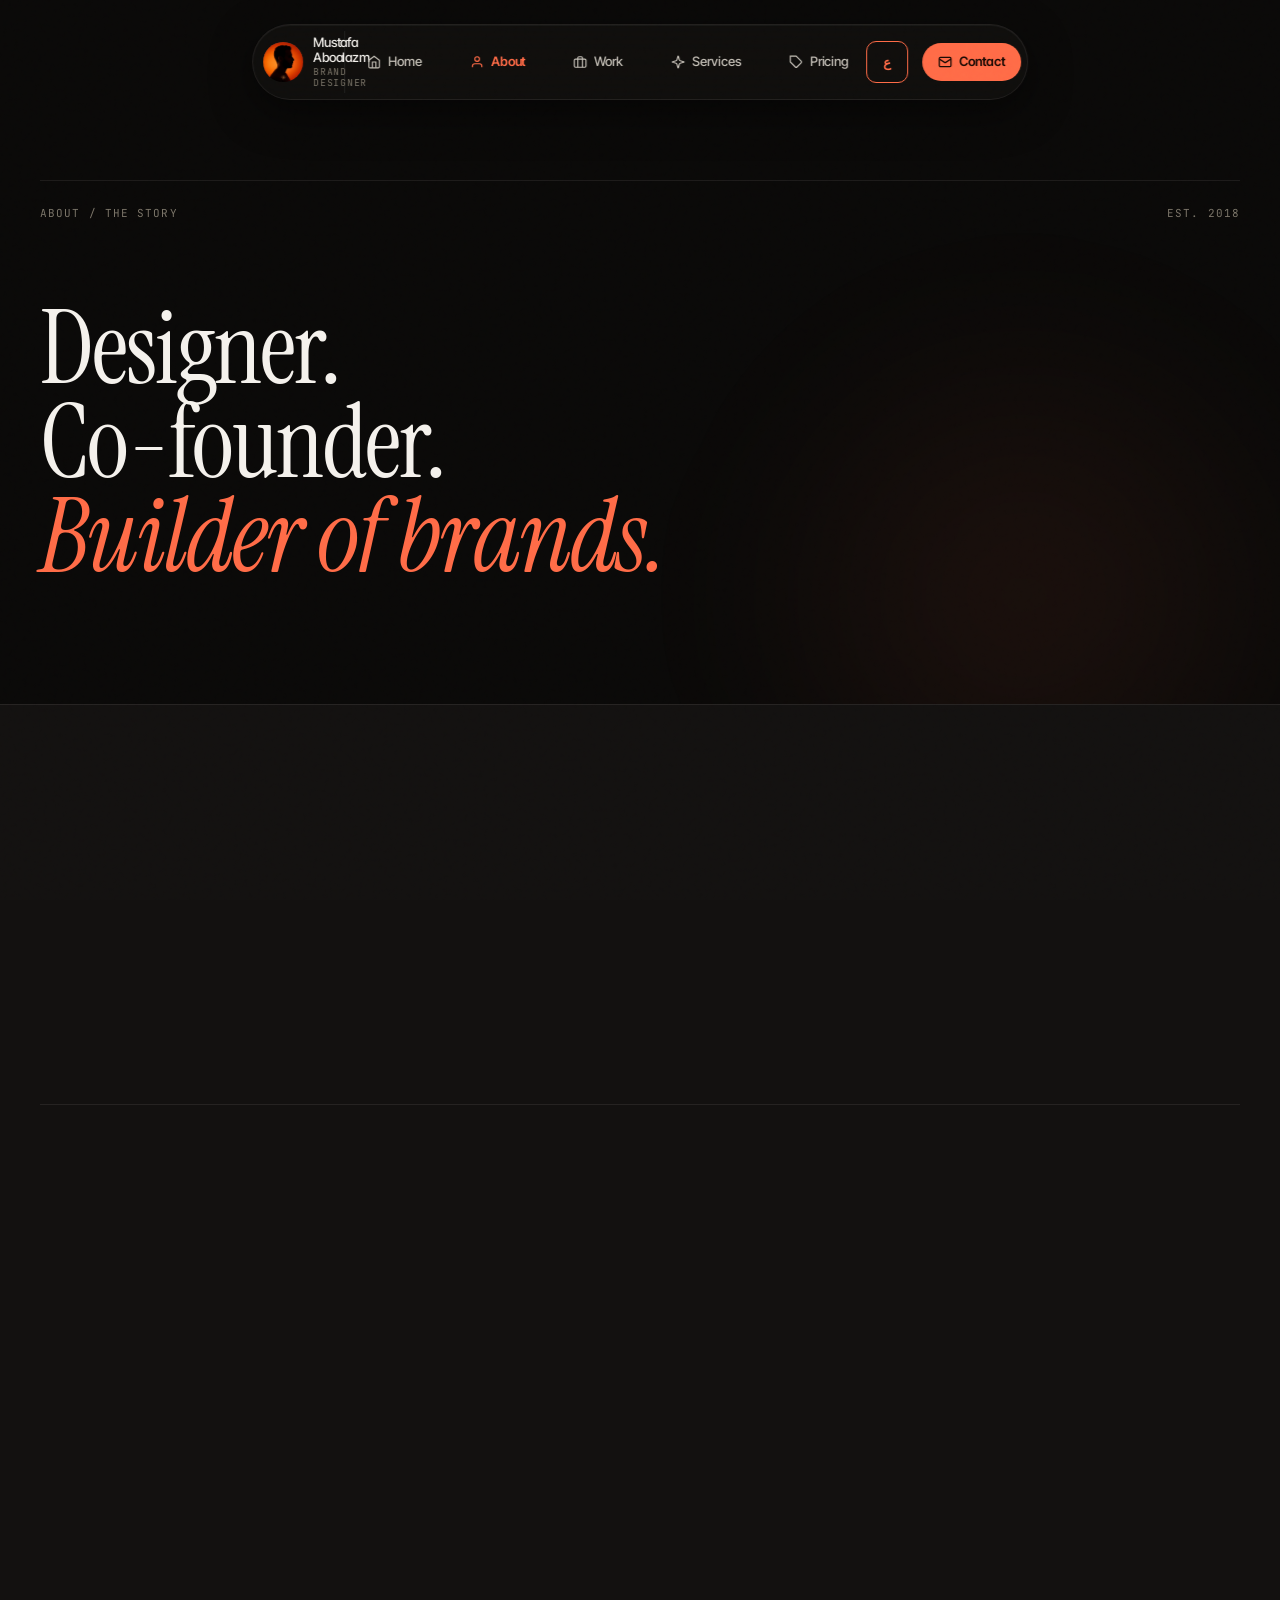
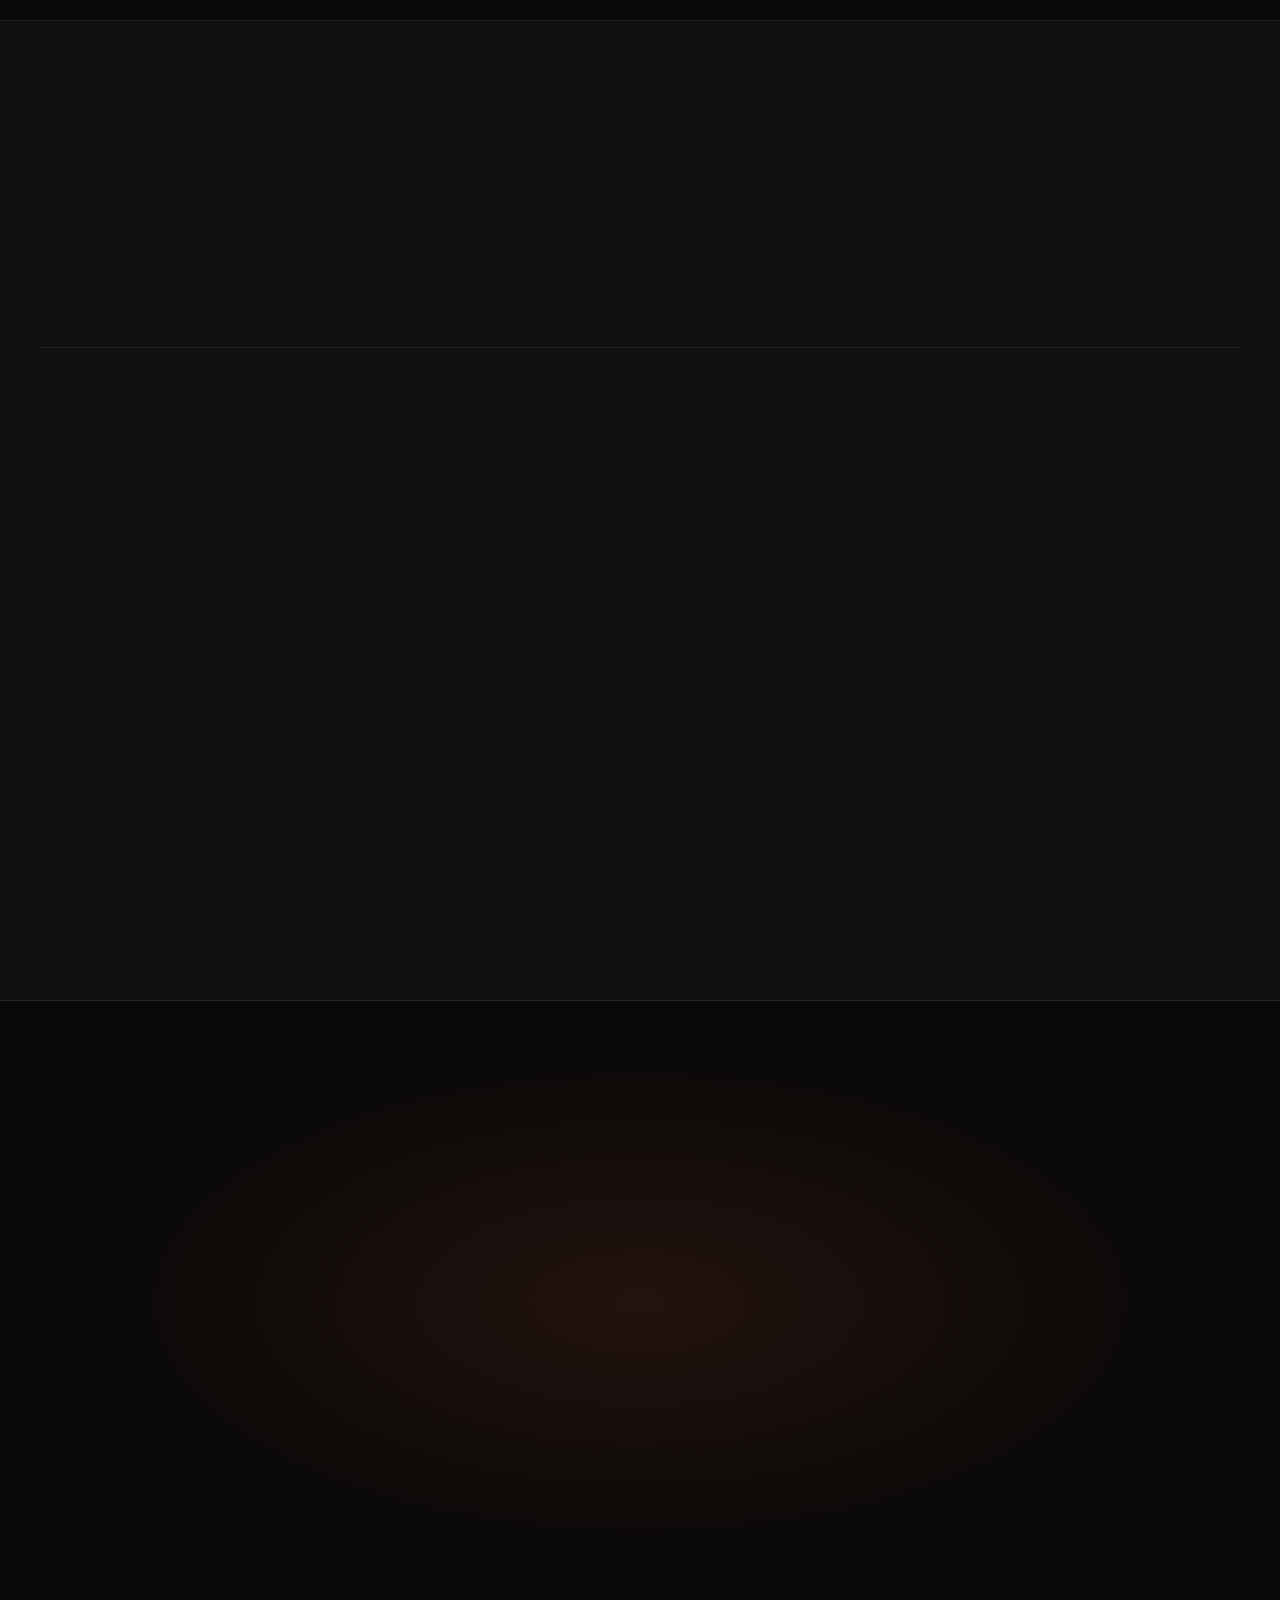
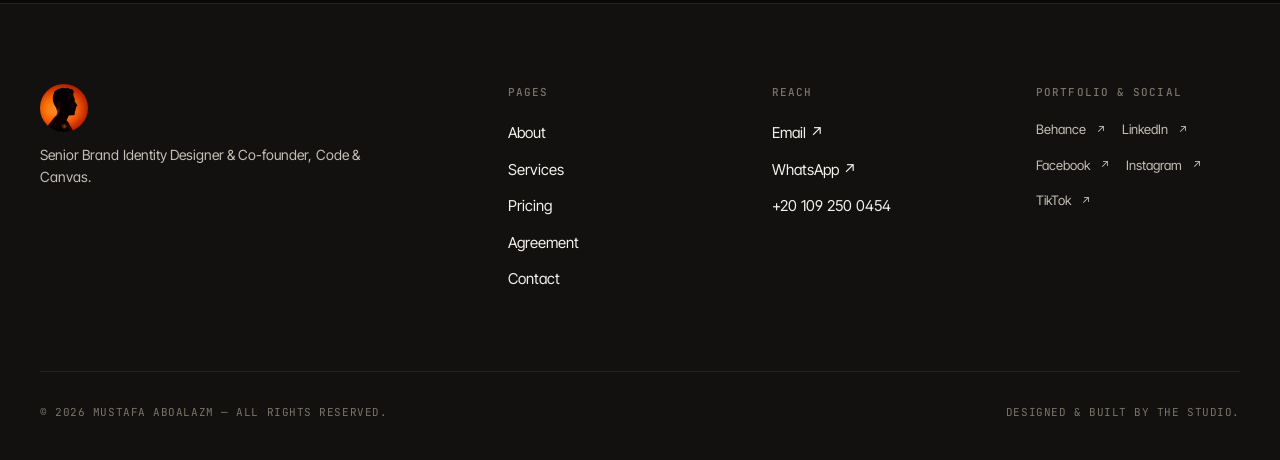
==== commit 18c43d30: "Update about page content" ====
--- a/about.html
+++ b/about.html
@@ -165,14 +165,8 @@
     <li><a href="work.html" class="nav-link"><svg viewBox="0 0 24 24" fill="none" stroke="currentColor" stroke-width="2"><rect width="20" height="14" x="2" y="7" rx="2"/><path d="M16 21V5a2 2 0 0 0-2-2h-4a2 2 0 0 0-2 2v16"/></svg><span data-i18n="nav.work">Work</span></a></li>
     <li><a href="services.html" class="nav-link"><svg viewBox="0 0 24 24" fill="none" stroke="currentColor" stroke-width="2"><path d="M9.937 15.5A2 2 0 0 0 8.5 14.063l-6.135-1.582a.5.5 0 0 1 0-.962L8.5 9.936A2 2 0 0 0 9.937 8.5l1.582-6.135a.5.5 0 0 1 .963 0L14.063 8.5A2 2 0 0 0 15.5 9.937l6.135 1.581a.5.5 0 0 1 0 .964L15.5 14.063a2 2 0 0 0-1.437 1.437l-1.582 6.135a.5.5 0 0 1-.963 0z"/></svg><span data-i18n="nav.services">Services</span></a></li>
     <li><a href="pricing.html" class="nav-link"><svg viewBox="0 0 24 24" fill="none" stroke="currentColor" stroke-width="2"><path d="M20.59 13.41l-7.17 7.17a2 2 0 0 1-2.83 0L2 12V2h10l8.59 8.59a2 2 0 0 1 0 2.82z"/><line x1="7" y1="7" x2="7.01" y2="7"/></svg><span data-i18n="nav.pricing">Pricing</span></a></li>
-    <li><a href="agreement.html" class="nav-link"><svg viewBox="0 0 24 24" fill="none" stroke="currentColor" stroke-width="2"><path d="M14 2H6a2 2 0 0 0-2 2v16a2 2 0 0 0 2 2h12a2 2 0 0 0 2-2V8z"/><polyline points="14 2 14 8 20 8"/><line x1="16" y1="13" x2="8" y2="13"/><line x1="16" y1="17" x2="8" y2="17"/><polyline points="10 9 9 9 8 9"/></svg><span data-i18n="nav.agreement">Agreement</span></a></li>
   </ul>
   <div class="nav-actions">
-    <button class="nav-menu-toggle" aria-label="Toggle menu">
-      <span></span>
-      <span></span>
-      <span></span>
-    </button>
     <button class="nav-lang-btn" id="lang-toggle" aria-label="Toggle language">
       <span class="lbl-ar">ع</span><span class="lbl-en">EN</span>
     </button>
@@ -208,9 +202,10 @@
       <p class="small scroll-reveal" data-i18n-html="story.p4">Beyond client work, I've trained design teams at MSP Tech Club, Youth Scope, AYB, Bedaya, and Resalah. I take projects seriously, deadlines seriously, and craft very seriously.</p>
     </div>
     <aside class="about-side">
-      <div class="about-fact scroll-reveal"><div class="about-fact-label" data-i18n="fact.based.label">Based</div><div class="about-fact-value" data-i18n="fact.based.value">Cairo, Egypt</div></div>
+      <div class="about-fact scroll-reveal"><div class="about-fact-label" data-i18n="fact.based.label">Based</div><div class="about-fact-value" data-i18n="fact.based.value">Al Obour, Egypt</div></div>
       <div class="about-fact scroll-reveal"><div class="about-fact-label" data-i18n="fact.lang.label">Languages</div><div class="about-fact-value" data-i18n="fact.lang.value">Arabic (Native) · English (Professional)</div></div>
       <div class="about-fact scroll-reveal"><div class="about-fact-label" data-i18n="fact.edu.label">Education</div><div class="about-fact-value" data-i18n="fact.edu.value">B.Sc. Agriculture — Al-Azhar University · 2017–2024</div></div>
+      <div class="about-fact scroll-reveal"><div class="about-fact-label" data-i18n="fact.military.label">Military Status</div><div class="about-fact-value" data-i18n="fact.military.value">Completed — Exemplary Conduct</div></div>
       <div class="about-fact scroll-reveal"><div class="about-fact-label" data-i18n="fact.avail.label">Availability</div><div class="about-fact-value" data-i18n="fact.avail.value">Open for select projects · 2026</div></div>
     </aside>
   </div>
@@ -463,7 +458,7 @@
         <li><a href="about.html" data-i18n="nav.about">About</a></li>
         <li><a href="services.html" data-i18n="nav.services">Services</a></li>
         <li><a href="pricing.html" data-i18n="nav.pricing">Pricing</a></li>
-        <li><a href="agreement.html" data-i18n="nav.agreement">Agreement</a></li>
+        <li><a href="agreement.html">Agreement</a></li>
         <li><a href="contact.html" data-i18n="nav.contact">Contact</a></li>
       </ul>
     </div>
@@ -494,7 +489,7 @@
 
 <script src="scripts.js"></script>
 <script>
-(function(){const T={en:{'nav.role':'Brand Designer','nav.home':'Home','nav.about':'About','nav.work':'Work','nav.services':'Services','nav.pricing':'Pricing','nav.contact':'Contact','hero.meta.left':'About / The story','hero.meta.right':'Est. 2018','hero.title':'Designer.<br>Co-founder.<br><span class="italic">Builder of brands.</span>','story.num':'01 / Story','story.title':'Craft built in <em>parallel</em> with formal study, sharpened in the field.','story.p1':'I started designing professionally in <em>2018</em> — and never stopped. Seven years later I\'ve built visual systems for brands across pharma, food, education, NGOs, and government, and trained design teams along the way.','story.p2':'I led creative work at <em>Nile Pharma Food</em> until July 2025, building the company\'s entire visual identity from zero — logo, palette, typography, templates, and the corporate website on WordPress — driving +40% online visibility and +25% engagement after rebrand.','story.p3':'As Co-founder & Creative Lead of <em>Code & Canvas</em>, I lead art direction and creative strategy for SMEs and regional clients — from creative brief to final delivery, with stakeholder management baked in.','story.p4':'Beyond client work, I\'ve trained design teams at MSP Tech Club, Youth Scope, AYB, Bedaya, and Resalah. I take projects seriously, deadlines seriously, and craft very seriously.','fact.based.label':'Based','fact.based.value':'Cairo, Egypt','fact.lang.label':'Languages','fact.lang.value':'Arabic (Native) · English (Professional)','fact.edu.label':'Education','fact.edu.value':'B.Sc. Agriculture — Al-Azhar University · 2017–2024','fact.avail.label':'Availability','fact.avail.value':'Open for select projects · 2026','think.num':'02 / How I think','think.title':'Four principles I <em>refuse</em> to compromise.','think.s1.title':'Strategy before design','think.s1.desc':'No logo until the positioning, audience, and personality are agreed in writing. Without strategy, any logo can be right or wrong — there\'s no way to judge.','think.s2.title':'Systems, not artifacts','think.s2.desc':'A logo is the entry. The real work is the system that follows — color, typography, voice, templates — so the brand stays itself across every touchpoint.','think.s3.title':'Show the work','think.s3.desc':'Mock the brand into real applications early. A logo on a white page is theory; a logo on a business card, a package, a screen — that\'s the test.','think.s4.title':'Deliver, don\'t dump','think.s4.desc':'Final files come with brand guidelines, a handover call, and 30 days of support. The job isn\'t done when the design is done — it\'s done when the team can run with it.','exp.num':'03 / Experience','exp.title':'Roles that <em>shaped</em> the practice.','exp.t1.period':'Feb 2024 — Present','exp.t1.role':'Co-founder &amp; <em>Creative Lead</em>','exp.t1.org':'Code & Canvas — Creative Agency','exp.t1.li1':'Co-founded a branding & web development agency for Egyptian SMEs and regional clients.','exp.t1.li2':'Lead all art direction and creative strategy: brand audits, logo systems, design systems, brand guidelines, UI/UX, client presentations.','exp.t1.li3':'Manage simultaneous client projects with full stakeholder management and on-time delivery.','exp.t2.period':'Nov 2020 — Jul 2025 · Full-time','exp.t2.role':'Media Director &amp; <em>Account Manager</em>','exp.t2.org':'Nile Pharma Food & Food Supplements','exp.t2.li1':'Built complete corporate visual identity from zero — logo, palette, typography, voice, layout system.','exp.t2.li2':'Designed and launched <strong>nilepharmafood.com</strong> on WordPress — drove +40% online visibility.','exp.t2.li3':'Led full rebrand initiative — +25% customer engagement within six months.','exp.t2.li4':'Coordinated stakeholder alignment across sales, accounting, and warehouse departments.','exp.t3.period':'Feb 2018 — Present · Part-time','exp.t3.role':'Senior Graphic Designer &amp; <em>Brand Consultant</em>','exp.t3.org':'Self-employed (Freelance)','exp.t3.li1':'Architected visual identity systems and brand guidelines for 20+ local and international clients.','exp.t3.li2':'End-to-end client relationships — from creative brief to final delivery as sole creative director.','exp.t3.li3':'Developed responsive WordPress websites integrated with brand systems.','exp.t3.li4':'Delivered Adobe Suite, personal branding, and CV writing workshops for MSP, Youth Scope, and Bedaya.','exp.t4.period':'May 2020 — Oct 2020','exp.t4.role':'Lead Camp <em>Designer</em>','exp.t4.org':'Egypt SEG Field Camp (ESFC)','exp.t4.li1':'Designed the camp\'s complete visual identity — logo, color system, social content, banners, ID cards, certificates.','exp.t4.li2':'Enhanced the camp\'s digital presence — record participant registrations.','exp.t5.period':'Mar 2020 — May 2020','exp.t5.role':'Graphic Design <em>Instructor</em>','exp.t5.org':'Premier Group','exp.t5.desc':'Delivered intensive design training in Adobe Photoshop, Illustrator, and InDesign with industry-aligned hands-on projects.','tools.num':'04 / Toolbox','tools.title':'The kit I bring to every <em>brief.</em>','tools.col1.title':'Design & Identity','tools.col2.title':'Motion, Photo & Video','tools.col3.title':'Audio Production','tools.col4.title':'Web & Development','tools.advanced':'Advanced','tools.pro':'Pro','tools.strong':'Strong','tools.solid':'Solid','tools.working':'Working','tools.certified':'Certified','tools.daily':'Daily','awards.num':'05 / Recognition','awards.title':'Awards, leadership, <em>community.</em>','award.1.title':'Best Leader of the Season','award.1.org':'MSP Tech Club — Illustrations Team','award.2.title':'Best Head of Media (×2 Seasons)','award.2.org':'Youth Scope','award.3.title':'Best Member (×2 Seasons)','award.3.org':'MSP Tech Club, Al-Azhar University','award.4.year':'Ongoing','award.4.title':'Volunteer Trainer','award.4.org':'MSP · Youth Scope · AYB · Bedaya · Resalah','award.5.title':'B.Sc. Agriculture','award.5.org':'Al-Azhar University · Grade: Good · Exemplary Conduct','award.6.title':'Packaging Technician Trainee','award.6.org':'Al Rawdah Factory + 4Films Print Training','cta.eyebrow':'— Like what you read? —','cta.title':'Let\'s <em>talk.</em>','cta.btn1':'Start a Project ✦','cta.btn2':'View Work →','footer.brand.desc':'Senior Brand Identity Designer & Co-founder, Code & Canvas.','footer.pages':'Pages','footer.reach':'Reach','footer.portfolio':'Portfolio & Social','footer.copyright':'© 2026 Mustafa Aboalazm — All rights reserved.','footer.credit':'Designed & built by the studio.','studio.title':'Code & Canvas Studio','studio.desc':'A full-service creative studio specializing in brand identity, web design, and digital experiences. We partner with ambitious brands across Egypt and the MENA region to create visual systems that drive growth and build lasting connections. From strategy to execution, we craft brands that stand out and resonate.','studio.link':'Visit the studio →','social.behance':'Behance','social.linkedin':'LinkedIn','social.facebook':'Facebook','social.instagram':'Instagram','social.tiktok':'TikTok'},ar:{'nav.role':'مصمم هوية بصرية','nav.home':'الرئيسية','nav.about':'عني','nav.work':'أعمالي','nav.services':'الخدمات','nav.pricing':'الأسعار','nav.contact':'تواصل','hero.meta.left':'عني / القصة','hero.meta.right':'منذ 2018','hero.title':'مصمم.<br>مؤسس مشارك.<br><span class="italic">بانٍ للعلامات التجارية.</span>','story.num':'01 / القصة','story.title':'حرفة بُنيت <em>بالتوازي</em> مع الدراسة، وصُقلت في الميدان.','story.p1':'بدأت التصميم احترافيًا في <em>2018</em> — ولم أتوقف. بعد سبع سنوات، بنيت أنظمة بصرية لعلامات تجارية في الدواء والغذاء والتعليم والمنظمات غير الحكومية والحكومة، ودربت فرق تصميم على امتداد هذه الرحلة.','story.p2':'قدت الأعمال الإبداعية في <em>Nile Pharma Food</em> حتى يوليو 2025، حيث بنيت الهوية البصرية الكاملة للشركة من الصفر — الشعار، اللوحة اللونية، الطباعة، القوالب، والموقع الإلكتروني على WordPress — مما أسهم في رفع الوضوح الرقمي بنسبة +40% وتفاعل العملاء بنسبة +25% بعد إعادة التصميم.','story.p3':'بوصفي مؤسسًا مشاركًا وقائدًا إبداعيًا لـ <em>Code & Canvas</em>، أقود الإدارة الفنية والاستراتيجية الإبداعية للشركات الصغيرة والمتوسطة والعملاء الإقليميين — من الإحاطة الإبداعية حتى التسليم النهائي، مع إدارة أصحاب المصلحة ضمن كل مرحلة.','story.p4':'خارج نطاق العمل مع العملاء، درّبت فرق تصميم في MSP Tech Club، وYouth Scope، وAYB، وBedaya، وResalah. أتعامل مع المشاريع بجدية، والمواعيد بجدية، والحرفة بجدية أكبر.','fact.based.label':'الإقامة','fact.based.value':'القاهرة، مصر','fact.lang.label':'اللغات','fact.lang.value':'العربية (اللغة الأم) · الإنجليزية (احترافية)','fact.edu.label':'التعليم','fact.edu.value':'بكالوريوس زراعة — جامعة الأزهر · 2017–2024','fact.avail.label':'التوافر','fact.avail.value':'متاح لمشاريع مختارة · 2026','think.num':'02 / كيف أفكر','think.title':'أربعة مبادئ <em>لا</em> أتنازل عنها.','think.s1.title':'الاستراتيجية قبل التصميم','think.s1.desc':'لا شعار حتى تُتفق الأطراف كتابيًا على التموضع والجمهور والشخصية. بدون استراتيجية، أي شعار قد يكون صحيحًا أو خاطئًا — لا توجد طريقة للحكم.','think.s2.title':'أنظمة لا منتجات منفردة','think.s2.desc':'الشعار هو نقطة البداية. العمل الحقيقي هو النظام الذي يليه — الألوان، والطباعة، والصوت، والقوالب — لتظل العلامة التجارية نفسها في كل نقطة تواصل.','think.s3.title':'أظهر العمل','think.s3.desc':'اعرض العلامة التجارية في تطبيقات حقيقية مبكرًا. الشعار على صفحة بيضاء نظرية؛ الشعار على بطاقة عمل، أو تغليف، أو شاشة — هذا هو الاختبار الحقيقي.','think.s4.title':'سلّم بعناية، لا تُلقِ الملفات','think.s4.desc':'تأتي الملفات النهائية مع دليل الهوية، وجلسة استلام، و30 يومًا من الدعم. المهمة لا تنتهي حين ينتهي التصميم — بل حين تستطيع الفرق تشغيله باستقلالية.','exp.num':'03 / الخبرة','exp.title':'أدوار <em>شكّلت</em> الممارسة المهنية.','exp.t1.period':'فبراير 2024 — حتى الآن','exp.t1.role':'مؤسس مشارك &amp; <em>قائد إبداعي</em>','exp.t1.org':'Code & Canvas — وكالة إبداعية','exp.t1.li1':'أسّست وكالة علامات تجارية وتطوير ويب للشركات الصغيرة والمتوسطة المصرية والعملاء الإقليميين.','exp.t1.li2':'أقود كل الإدارة الفنية والاستراتيجية الإبداعية: تدقيق العلامات التجارية، أنظمة الشعارات، أنظمة التصميم، أدلة الهوية، واجهة المستخدم/تجربة المستخدم، عروض العملاء.','exp.t1.li3':'أدير مشاريع متعددة للعملاء بشكل متزامن مع إدارة أصحاب المصلحة والتسليم في الوقت المحدد.','exp.t2.period':'نوفمبر 2020 — يوليو 2025 · دوام كامل','exp.t2.role':'مدير إعلام &amp; <em>مدير حسابات</em>','exp.t2.org':'Nile Pharma Food & Food Supplements','exp.t2.li1':'بنيت الهوية البصرية المؤسسية الكاملة من الصفر — الشعار، اللوحة اللونية، الطباعة، الصوت، نظام التخطيط.','exp.t2.li2':'صممت وأطلقت <strong>nilepharmafood.com</strong> على WordPress — رفع الوضوح الرقمي بنسبة +40%.','exp.t2.li3':'قدت مبادرة إعادة التصميم الكاملة — +25% في تفاعل العملاء خلال ستة أشهر.','exp.t2.li4':'نسّقت توافق أصحاب المصلحة عبر أقسام المبيعات والمحاسبة والمستودعات.','exp.t3.period':'فبراير 2018 — حتى الآن · دوام جزئي','exp.t3.role':'مصمم جرافيك أول &amp; <em>مستشار هوية بصرية</em>','exp.t3.org':'عمل حر (Freelance)','exp.t3.li1':'صممت أنظمة هوية بصرية وأدلة علامات تجارية لأكثر من 20 عميلًا محليًا ودوليًا.','exp.t3.li2':'علاقات متكاملة مع العملاء — من الإحاطة الإبداعية حتى التسليم النهائي بوصفي المدير الإبداعي الوحيد.','exp.t3.li3':'طوّرت مواقع ووردبريس متجاوبة مدمجة مع أنظمة الهوية البصرية.','exp.t3.li4':'قدّمت ورش أدوبي سويت والعلامة الشخصية وكتابة السيرة الذاتية لـ MSP وYouth Scope وBedaya.','exp.t4.period':'مايو 2020 — أكتوبر 2020','exp.t4.role':'المصمم الرئيسي للمعسكر <em>الميداني</em>','exp.t4.org':'معسكر مصر الميداني لـ SEG (ESFC)','exp.t4.li1':'صممت الهوية البصرية الكاملة للمعسكر — شعار، نظام ألوان، محتوى سوشيال، لافتات، بطاقات هوية، شهادات.','exp.t4.li2':'عزّزت الحضور الرقمي للمعسكر — تحقيق رقم قياسي في التسجيلات.','exp.t5.period':'مارس 2020 — مايو 2020','exp.t5.role':'مدرّب <em>تصميم جرافيك</em>','exp.t5.org':'Premier Group','exp.t5.desc':'قدّمت تدريبًا مكثفًا على أدوبي فوتوشوب وإليستريتور وإن ديزاين مع مشاريع تطبيقية متوافقة مع متطلبات الصناعة.','tools.num':'04 / أدوات العمل','tools.title':'ما أحضره لكل <em>مشروع.</em>','tools.col1.title':'التصميم والهوية','tools.col2.title':'الموشن والتصوير والفيديو','tools.col3.title':'الإنتاج الصوتي','tools.col4.title':'الويب والتطوير','tools.advanced':'متقدم','tools.pro':'محترف','tools.strong':'قوي','tools.solid':'متين','tools.working':'يعمل به','tools.certified':'معتمد','tools.daily':'يومي','awards.num':'05 / التقدير والجوائز','awards.title':'جوائز، قيادة، <em>مجتمع.</em>','award.1.title':'أفضل قائد للموسم','award.1.org':'MSP Tech Club — فريق الرسوم التوضيحية','award.2.title':'أفضل رئيس إعلام (×٢ موسمين)','award.2.org':'Youth Scope','award.3.title':'أفضل عضو (×٢ موسمين)','award.3.org':'MSP Tech Club، جامعة الأزهر','award.4.year':'مستمر','award.4.title':'مدرّب متطوع','award.4.org':'MSP · Youth Scope · AYB · Bedaya · Resalah','award.5.title':'بكالوريوس زراعة','award.5.org':'جامعة الأزهر · تقدير: جيد · قدوة حسنة','award.6.title':'متدرب فني تغليف','award.6.org':'مصنع الروضة + تدريب الطباعة 4Films','cta.eyebrow':'— أعجبك ما قرأت؟ —','cta.title':'لنتحدث <em>معًا.</em>','cta.btn1':'ابدأ مشروعك ✦','cta.btn2':'← شاهد الأعمال','footer.brand.desc':'مصمم هوية بصرية أول ومؤسس مشارك لـ Code & Canvas. أبني العلامات بوضوح وحرفة واحترام للعمل.','footer.pages':'الصفحات','footer.reach':'تواصل معي','footer.portfolio':'المحفظة والسوشيال','footer.copyright':'© 2026 مصطفى أبوالعزم — جميع الحقوق محفوظة.','footer.credit':'تصميم وتطوير الاستوديو.','studio.title':'استوديو كود وكانفاس','studio.desc':'استوديو إبداعي متكامل الخدمات متخصص في هوية العلامة التجارية وتصميم الويب والتجارب الرقمية. نتشارك مع العلامات الطموحة في مصر ومنطقة الشرق الأوسط وشمال أفريقيا لإنشاء أنظمة بصرية تحقق النمو وتبني روابط دائمة. من الاستراتيجية إلى التنفيذ، نصنع علامات تبرز وتؤثر.','studio.link':'← زر الاستوديو','social.behance':'Behance','social.linkedin':'LinkedIn','social.facebook':'Facebook','social.instagram':'Instagram','social.tiktok':'TikTok'}};function applyLang(l){const d=T[l];if(!d)return;document.querySelectorAll('[data-i18n]').forEach(e=>{const k=e.getAttribute('data-i18n');if(d[k]!==undefined)e.textContent=d[k]});document.querySelectorAll('[data-i18n-html]').forEach(e=>{const k=e.getAttribute('data-i18n-html');if(d[k]!==undefined)e.innerHTML=d[k]});document.documentElement.setAttribute('lang',l);document.documentElement.setAttribute('dir',l==='ar'?'rtl':'ltr');try{localStorage.setItem('preferred-lang',l)}catch(_){}}const btn=document.getElementById('lang-toggle');if(btn){btn.addEventListener('click',()=>{const c=document.documentElement.getAttribute('lang')||'en';applyLang(c==='en'?'ar':'en')})}try{const s=localStorage.getItem('preferred-lang');if(s&&s!=='en')applyLang(s)}catch(_){}})();
+(function(){const T={en:{'nav.role':'Brand Designer','nav.home':'Home','nav.about':'About','nav.work':'Work','nav.services':'Services','nav.pricing':'Pricing','nav.contact':'Contact','hero.meta.left':'About / The story','hero.meta.right':'Est. 2018','hero.title':'Designer.<br>Co-founder.<br><span class="italic">Builder of brands.</span>','story.num':'01 / Story','story.title':'Craft built in <em>parallel</em> with formal study, sharpened in the field.','story.p1':'I started designing professionally in <em>2018</em> — and never stopped. Seven years later I\'ve built visual systems for brands across pharma, food, education, NGOs, and government, and trained design teams along the way.','story.p2':'I led creative work at <em>Nile Pharma Food</em> until July 2025, building the company\'s entire visual identity from zero — logo, palette, typography, templates, and the corporate website on WordPress — driving +40% online visibility and +25% engagement after rebrand.','story.p3':'As Co-founder & Creative Lead of <em>Code & Canvas</em>, I lead art direction and creative strategy for SMEs and regional clients — from creative brief to final delivery, with stakeholder management baked in.','story.p4':'Beyond client work, I\'ve trained design teams at MSP Tech Club, Youth Scope, AYB, Bedaya, and Resalah. I take projects seriously, deadlines seriously, and craft very seriously.','fact.based.label':'Based','fact.based.value':'Al Obour, Egypt','fact.lang.label':'Languages','fact.lang.value':'Arabic (Native) · English (Professional)','fact.edu.label':'Education','fact.edu.value':'B.Sc. Agriculture — Al-Azhar University · 2017–2024','fact.military.label':'Military Status','fact.military.value':'Completed — Exemplary Conduct','fact.avail.label':'Availability','fact.avail.value':'Open for select projects · 2026','think.num':'02 / How I think','think.title':'Four principles I <em>refuse</em> to compromise.','think.s1.title':'Strategy before design','think.s1.desc':'No logo until the positioning, audience, and personality are agreed in writing. Without strategy, any logo can be right or wrong — there\'s no way to judge.','think.s2.title':'Systems, not artifacts','think.s2.desc':'A logo is the entry. The real work is the system that follows — color, typography, voice, templates — so the brand stays itself across every touchpoint.','think.s3.title':'Show the work','think.s3.desc':'Mock the brand into real applications early. A logo on a white page is theory; a logo on a business card, a package, a screen — that\'s the test.','think.s4.title':'Deliver, don\'t dump','think.s4.desc':'Final files come with brand guidelines, a handover call, and 30 days of support. The job isn\'t done when the design is done — it\'s done when the team can run with it.','exp.num':'03 / Experience','exp.title':'Roles that <em>shaped</em> the practice.','exp.t1.period':'Feb 2024 — Present','exp.t1.role':'Co-founder &amp; <em>Creative Lead</em>','exp.t1.org':'Code & Canvas — Creative Agency','exp.t1.li1':'Co-founded a branding & web development agency for Egyptian SMEs and regional clients.','exp.t1.li2':'Lead all art direction and creative strategy: brand audits, logo systems, design systems, brand guidelines, UI/UX, client presentations.','exp.t1.li3':'Manage simultaneous client projects with full stakeholder management and on-time delivery.','exp.t2.period':'Nov 2020 — Jul 2025 · Full-time','exp.t2.role':'Media Director &amp; <em>Account Manager</em>','exp.t2.org':'Nile Pharma Food & Food Supplements','exp.t2.li1':'Built complete corporate visual identity from zero — logo, palette, typography, voice, layout system.','exp.t2.li2':'Designed and launched <strong>nilepharmafood.com</strong> on WordPress — drove +40% online visibility.','exp.t2.li3':'Led full rebrand initiative — +25% customer engagement within six months.','exp.t2.li4':'Coordinated stakeholder alignment across sales, accounting, and warehouse departments.','exp.t3.period':'Feb 2018 — Present · Part-time','exp.t3.role':'Senior Graphic Designer &amp; <em>Brand Consultant</em>','exp.t3.org':'Self-employed (Freelance)','exp.t3.li1':'Architected visual identity systems and brand guidelines for 20+ local and international clients.','exp.t3.li2':'End-to-end client relationships — from creative brief to final delivery as sole creative director.','exp.t3.li3':'Developed responsive WordPress websites integrated with brand systems.','exp.t3.li4':'Delivered Adobe Suite, personal branding, and CV writing workshops for MSP, Youth Scope, and Bedaya.','exp.t4.period':'May 2020 — Oct 2020','exp.t4.role':'Lead Camp <em>Designer</em>','exp.t4.org':'Egypt SEG Field Camp (ESFC)','exp.t4.li1':'Designed the camp\'s complete visual identity — logo, color system, social content, banners, ID cards, certificates.','exp.t4.li2':'Enhanced the camp\'s digital presence — record participant registrations.','exp.t5.period':'Mar 2020 — May 2020','exp.t5.role':'Graphic Design <em>Instructor</em>','exp.t5.org':'Premier Group','exp.t5.desc':'Delivered intensive design training in Adobe Photoshop, Illustrator, and InDesign with industry-aligned hands-on projects.','tools.num':'04 / Toolbox','tools.title':'The kit I bring to every <em>brief.</em>','tools.col1.title':'Design & Identity','tools.col2.title':'Motion, Photo & Video','tools.col3.title':'Audio Production','tools.col4.title':'Web & Development','tools.advanced':'Advanced','tools.pro':'Pro','tools.strong':'Strong','tools.solid':'Solid','tools.working':'Working','tools.certified':'Certified','tools.daily':'Daily','awards.num':'05 / Recognition','awards.title':'Awards, leadership, <em>community.</em>','award.1.title':'Best Leader of the Season','award.1.org':'MSP Tech Club — Illustrations Team','award.2.title':'Best Head of Media (×2 Seasons)','award.2.org':'Youth Scope','award.3.title':'Best Member (×2 Seasons)','award.3.org':'MSP Tech Club, Al-Azhar University','award.4.year':'Ongoing','award.4.title':'Volunteer Trainer','award.4.org':'MSP · Youth Scope · AYB · Bedaya · Resalah','award.5.title':'B.Sc. Agriculture','award.5.org':'Al-Azhar University · Grade: Good · Exemplary Conduct','award.6.title':'Packaging Technician Trainee','award.6.org':'Al Rawdah Factory + 4Films Print Training','cta.eyebrow':'— Like what you read? —','cta.title':'Let\'s <em>talk.</em>','cta.btn1':'Start a Project ✦','cta.btn2':'View Work →','footer.brand.desc':'Senior Brand Identity Designer & Co-founder, Code & Canvas.','footer.pages':'Pages','footer.reach':'Reach','footer.portfolio':'Portfolio & Social','footer.copyright':'© 2026 Mustafa Aboalazm — All rights reserved.','footer.credit':'Designed & built by the studio.','studio.title':'Code & Canvas Studio','studio.desc':'A full-service creative studio specializing in brand identity, web design, and digital experiences. We partner with ambitious brands across Egypt and the MENA region to create visual systems that drive growth and build lasting connections. From strategy to execution, we craft brands that stand out and resonate.','studio.link':'Visit the studio →','social.behance':'Behance','social.linkedin':'LinkedIn','social.facebook':'Facebook','social.instagram':'Instagram','social.tiktok':'TikTok'},ar:{'nav.role':'مصمم هوية بصرية','nav.home':'الرئيسية','nav.about':'عني','nav.work':'أعمالي','nav.services':'الخدمات','nav.pricing':'الأسعار','nav.contact':'تواصل','hero.meta.left':'عني / القصة','hero.meta.right':'منذ 2018','hero.title':'مصمم.<br>مؤسس مشارك.<br><span class="italic">بانٍ للعلامات التجارية.</span>','story.num':'01 / القصة','story.title':'حرفة بُنيت <em>بالتوازي</em> مع الدراسة، وصُقلت في الميدان.','story.p1':'بدأت التصميم احترافيًا في <em>2018</em> — ولم أتوقف. بعد سبع سنوات، بنيت أنظمة بصرية لعلامات تجارية في الدواء والغذاء والتعليم والمنظمات غير الحكومية والحكومة، ودربت فرق تصميم على امتداد هذه الرحلة.','story.p2':'قدت الأعمال الإبداعية في <em>Nile Pharma Food</em> حتى يوليو 2025، حيث بنيت الهوية البصرية الكاملة للشركة من الصفر — الشعار، اللوحة اللونية، الطباعة، القوالب، والموقع الإلكتروني على WordPress — مما أسهم في رفع الوضوح الرقمي بنسبة +40% وتفاعل العملاء بنسبة +25% بعد إعادة التصميم.','story.p3':'بوصفي مؤسسًا مشاركًا وقائدًا إبداعيًا لـ <em>Code & Canvas</em>، أقود الإدارة الفنية والاستراتيجية الإبداعية للشركات الصغيرة والمتوسطة والعملاء الإقليميين — من الإحاطة الإبداعية حتى التسليم النهائي، مع إدارة أصحاب المصلحة ضمن كل مرحلة.','story.p4':'خارج نطاق العمل مع العملاء، درّبت فرق تصميم في MSP Tech Club، وYouth Scope، وAYB، وBedaya، وResalah. أتعامل مع المشاريع بجدية، والمواعيد بجدية، والحرفة بجدية أكبر.','fact.based.label':'الإقامة','fact.based.value':'العبور، مصر','fact.lang.label':'اللغات','fact.lang.value':'العربية (اللغة الأم) · الإنجليزية (احترافية)','fact.edu.label':'التعليم','fact.edu.value':'بكالوريوس زراعة — جامعة الأزهر · 2017–2024','fact.military.label':'الحالة العسكرية','fact.military.value':'أتمّ الخدمة — قدوة حسنة','fact.avail.label':'التوافر','fact.avail.value':'متاح لمشاريع مختارة · 2026','think.num':'02 / كيف أفكر','think.title':'أربعة مبادئ <em>لا</em> أتنازل عنها.','think.s1.title':'الاستراتيجية قبل التصميم','think.s1.desc':'لا شعار حتى تُتفق الأطراف كتابيًا على التموضع والجمهور والشخصية. بدون استراتيجية، أي شعار قد يكون صحيحًا أو خاطئًا — لا توجد طريقة للحكم.','think.s2.title':'أنظمة لا منتجات منفردة','think.s2.desc':'الشعار هو نقطة البداية. العمل الحقيقي هو النظام الذي يليه — الألوان، والطباعة، والصوت، والقوالب — لتظل العلامة التجارية نفسها في كل نقطة تواصل.','think.s3.title':'أظهر العمل','think.s3.desc':'اعرض العلامة التجارية في تطبيقات حقيقية مبكرًا. الشعار على صفحة بيضاء نظرية؛ الشعار على بطاقة عمل، أو تغليف، أو شاشة — هذا هو الاختبار الحقيقي.','think.s4.title':'سلّم بعناية، لا تُلقِ الملفات','think.s4.desc':'تأتي الملفات النهائية مع دليل الهوية، وجلسة استلام، و30 يومًا من الدعم. المهمة لا تنتهي حين ينتهي التصميم — بل حين تستطيع الفرق تشغيله باستقلالية.','exp.num':'03 / الخبرة','exp.title':'أدوار <em>شكّلت</em> الممارسة المهنية.','exp.t1.period':'فبراير 2024 — حتى الآن','exp.t1.role':'مؤسس مشارك &amp; <em>قائد إبداعي</em>','exp.t1.org':'Code & Canvas — وكالة إبداعية','exp.t1.li1':'أسّست وكالة علامات تجارية وتطوير ويب للشركات الصغيرة والمتوسطة المصرية والعملاء الإقليميين.','exp.t1.li2':'أقود كل الإدارة الفنية والاستراتيجية الإبداعية: تدقيق العلامات التجارية، أنظمة الشعارات، أنظمة التصميم، أدلة الهوية، واجهة المستخدم/تجربة المستخدم، عروض العملاء.','exp.t1.li3':'أدير مشاريع متعددة للعملاء بشكل متزامن مع إدارة أصحاب المصلحة والتسليم في الوقت المحدد.','exp.t2.period':'نوفمبر 2020 — يوليو 2025 · دوام كامل','exp.t2.role':'مدير إعلام &amp; <em>مدير حسابات</em>','exp.t2.org':'Nile Pharma Food & Food Supplements','exp.t2.li1':'بنيت الهوية البصرية المؤسسية الكاملة من الصفر — الشعار، اللوحة اللونية، الطباعة، الصوت، نظام التخطيط.','exp.t2.li2':'صممت وأطلقت <strong>nilepharmafood.com</strong> على WordPress — رفع الوضوح الرقمي بنسبة +40%.','exp.t2.li3':'قدت مبادرة إعادة التصميم الكاملة — +25% في تفاعل العملاء خلال ستة أشهر.','exp.t2.li4':'نسّقت توافق أصحاب المصلحة عبر أقسام المبيعات والمحاسبة والمستودعات.','exp.t3.period':'فبراير 2018 — حتى الآن · دوام جزئي','exp.t3.role':'مصمم جرافيك أول &amp; <em>مستشار هوية بصرية</em>','exp.t3.org':'عمل حر (Freelance)','exp.t3.li1':'صممت أنظمة هوية بصرية وأدلة علامات تجارية لأكثر من 20 عميلًا محليًا ودوليًا.','exp.t3.li2':'علاقات متكاملة مع العملاء — من الإحاطة الإبداعية حتى التسليم النهائي بوصفي المدير الإبداعي الوحيد.','exp.t3.li3':'طوّرت مواقع ووردبريس متجاوبة مدمجة مع أنظمة الهوية البصرية.','exp.t3.li4':'قدّمت ورش أدوبي سويت والعلامة الشخصية وكتابة السيرة الذاتية لـ MSP وYouth Scope وBedaya.','exp.t4.period':'مايو 2020 — أكتوبر 2020','exp.t4.role':'المصمم الرئيسي للمعسكر <em>الميداني</em>','exp.t4.org':'معسكر مصر الميداني لـ SEG (ESFC)','exp.t4.li1':'صممت الهوية البصرية الكاملة للمعسكر — شعار، نظام ألوان، محتوى سوشيال، لافتات، بطاقات هوية، شهادات.','exp.t4.li2':'عزّزت الحضور الرقمي للمعسكر — تحقيق رقم قياسي في التسجيلات.','exp.t5.period':'مارس 2020 — مايو 2020','exp.t5.role':'مدرّب <em>تصميم جرافيك</em>','exp.t5.org':'Premier Group','exp.t5.desc':'قدّمت تدريبًا مكثفًا على أدوبي فوتوشوب وإليستريتور وإن ديزاين مع مشاريع تطبيقية متوافقة مع متطلبات الصناعة.','tools.num':'04 / أدوات العمل','tools.title':'ما أحضره لكل <em>مشروع.</em>','tools.col1.title':'التصميم والهوية','tools.col2.title':'الموشن والتصوير والفيديو','tools.col3.title':'الإنتاج الصوتي','tools.col4.title':'الويب والتطوير','tools.advanced':'متقدم','tools.pro':'محترف','tools.strong':'قوي','tools.solid':'متين','tools.working':'يعمل به','tools.certified':'معتمد','tools.daily':'يومي','awards.num':'05 / التقدير والجوائز','awards.title':'جوائز، قيادة، <em>مجتمع.</em>','award.1.title':'أفضل قائد للموسم','award.1.org':'MSP Tech Club — فريق الرسوم التوضيحية','award.2.title':'أفضل رئيس إعلام (×٢ موسمين)','award.2.org':'Youth Scope','award.3.title':'أفضل عضو (×٢ موسمين)','award.3.org':'MSP Tech Club، جامعة الأزهر','award.4.year':'مستمر','award.4.title':'مدرّب متطوع','award.4.org':'MSP · Youth Scope · AYB · Bedaya · Resalah','award.5.title':'بكالوريوس زراعة','award.5.org':'جامعة الأزهر · تقدير: جيد · قدوة حسنة','award.6.title':'متدرب فني تغليف','award.6.org':'مصنع الروضة + تدريب الطباعة 4Films','cta.eyebrow':'— أعجبك ما قرأت؟ —','cta.title':'لنتحدث <em>معًا.</em>','cta.btn1':'ابدأ مشروعك ✦','cta.btn2':'← شاهد الأعمال','footer.brand.desc':'مصمم هوية بصرية أول ومؤسس مشارك لـ Code & Canvas. أبني العلامات بوضوح وحرفة واحترام للعمل.','footer.pages':'الصفحات','footer.reach':'تواصل معي','footer.portfolio':'المحفظة والسوشيال','footer.copyright':'© 2026 مصطفى أبوالعزم — جميع الحقوق محفوظة.','footer.credit':'تصميم وتطوير الاستوديو.','studio.title':'استوديو كود وكانفاس','studio.desc':'استوديو إبداعي متكامل الخدمات متخصص في هوية العلامة التجارية وتصميم الويب والتجارب الرقمية. نتشارك مع العلامات الطموحة في مصر ومنطقة الشرق الأوسط وشمال أفريقيا لإنشاء أنظمة بصرية تحقق النمو وتبني روابط دائمة. من الاستراتيجية إلى التنفيذ، نصنع علامات تبرز وتؤثر.','studio.link':'← زر الاستوديو','social.behance':'Behance','social.linkedin':'LinkedIn','social.facebook':'Facebook','social.instagram':'Instagram','social.tiktok':'TikTok'}};function applyLang(l){const d=T[l];if(!d)return;document.querySelectorAll('[data-i18n]').forEach(e=>{const k=e.getAttribute('data-i18n');if(d[k]!==undefined)e.textContent=d[k]});document.querySelectorAll('[data-i18n-html]').forEach(e=>{const k=e.getAttribute('data-i18n-html');if(d[k]!==undefined)e.innerHTML=d[k]});document.documentElement.setAttribute('lang',l);document.documentElement.setAttribute('dir',l==='ar'?'rtl':'ltr');try{localStorage.setItem('preferred-lang',l)}catch(_){}}const btn=document.getElementById('lang-toggle');if(btn){btn.addEventListener('click',()=>{const c=document.documentElement.getAttribute('lang')||'en';applyLang(c==='en'?'ar':'en')})}try{const s=localStorage.getItem('preferred-lang');if(s&&s!=='en')applyLang(s)}catch(_){}})();
 </script>
 </body>
 </html>
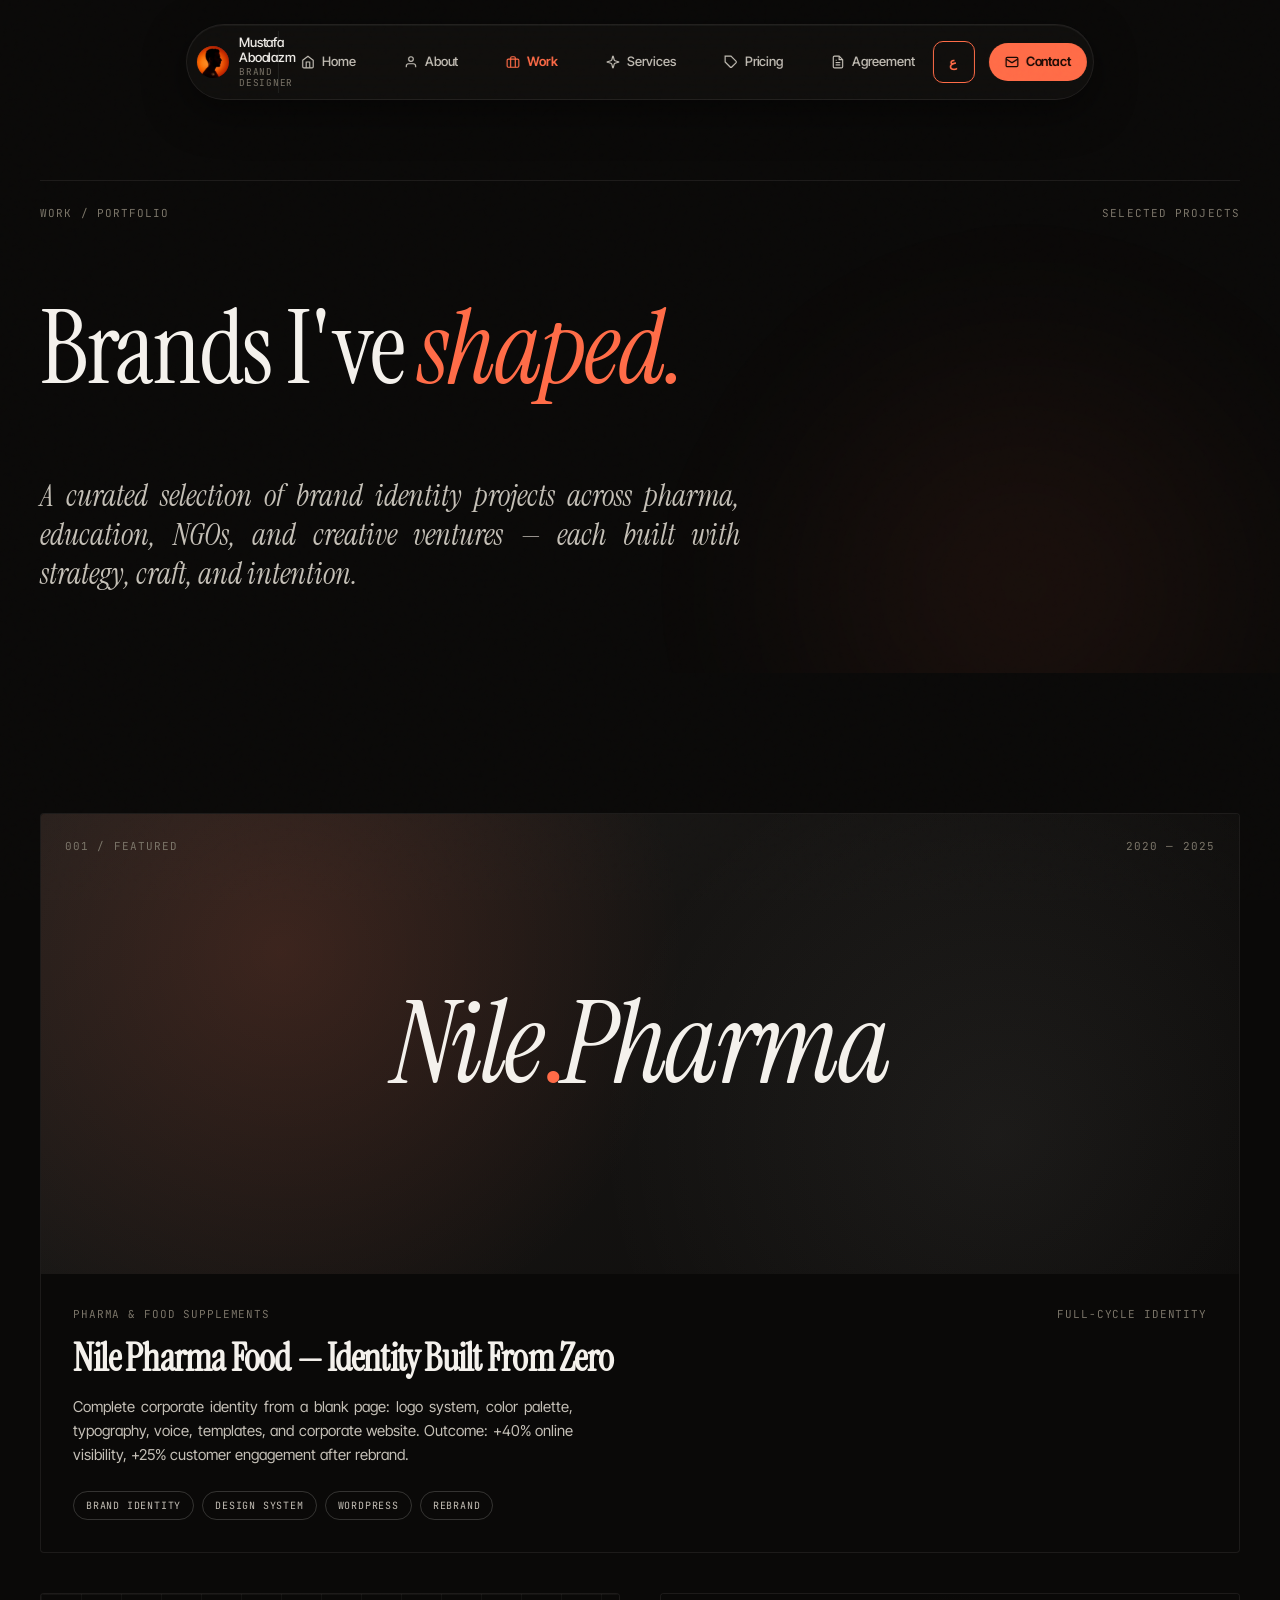
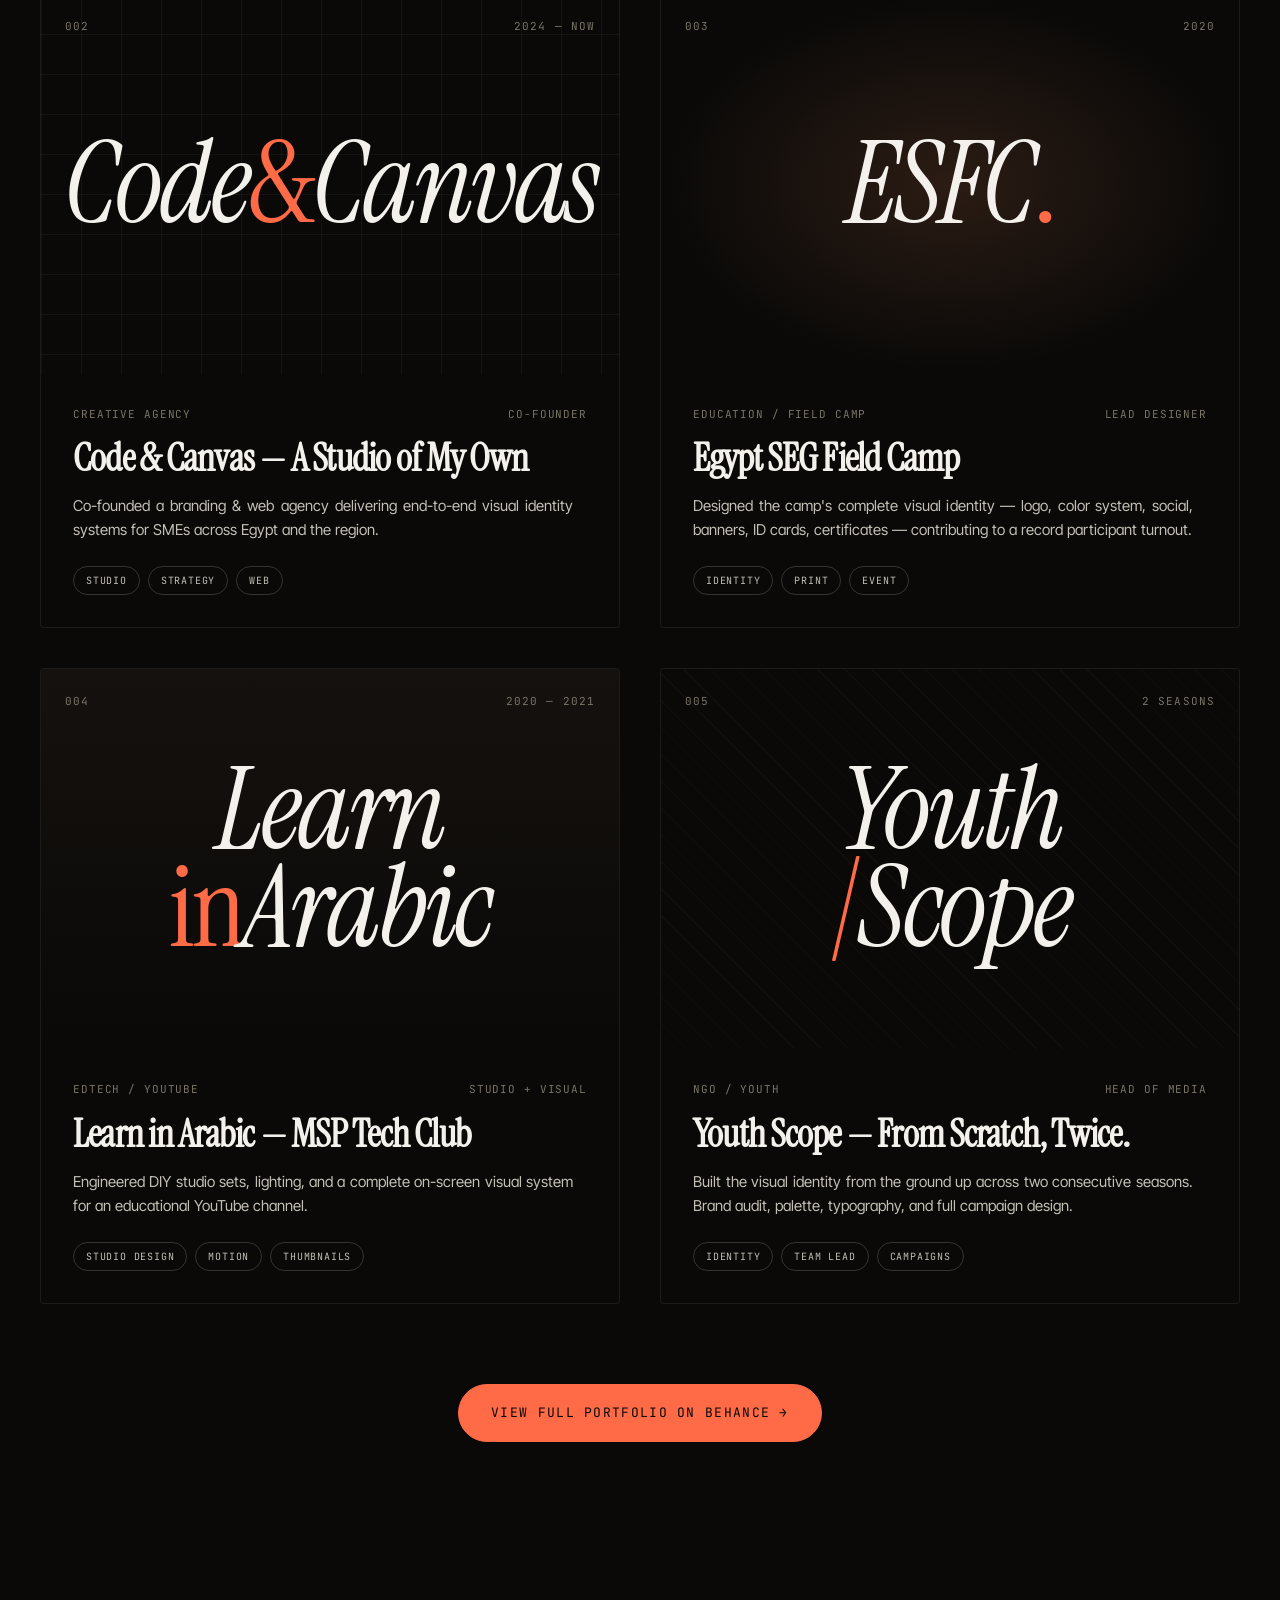
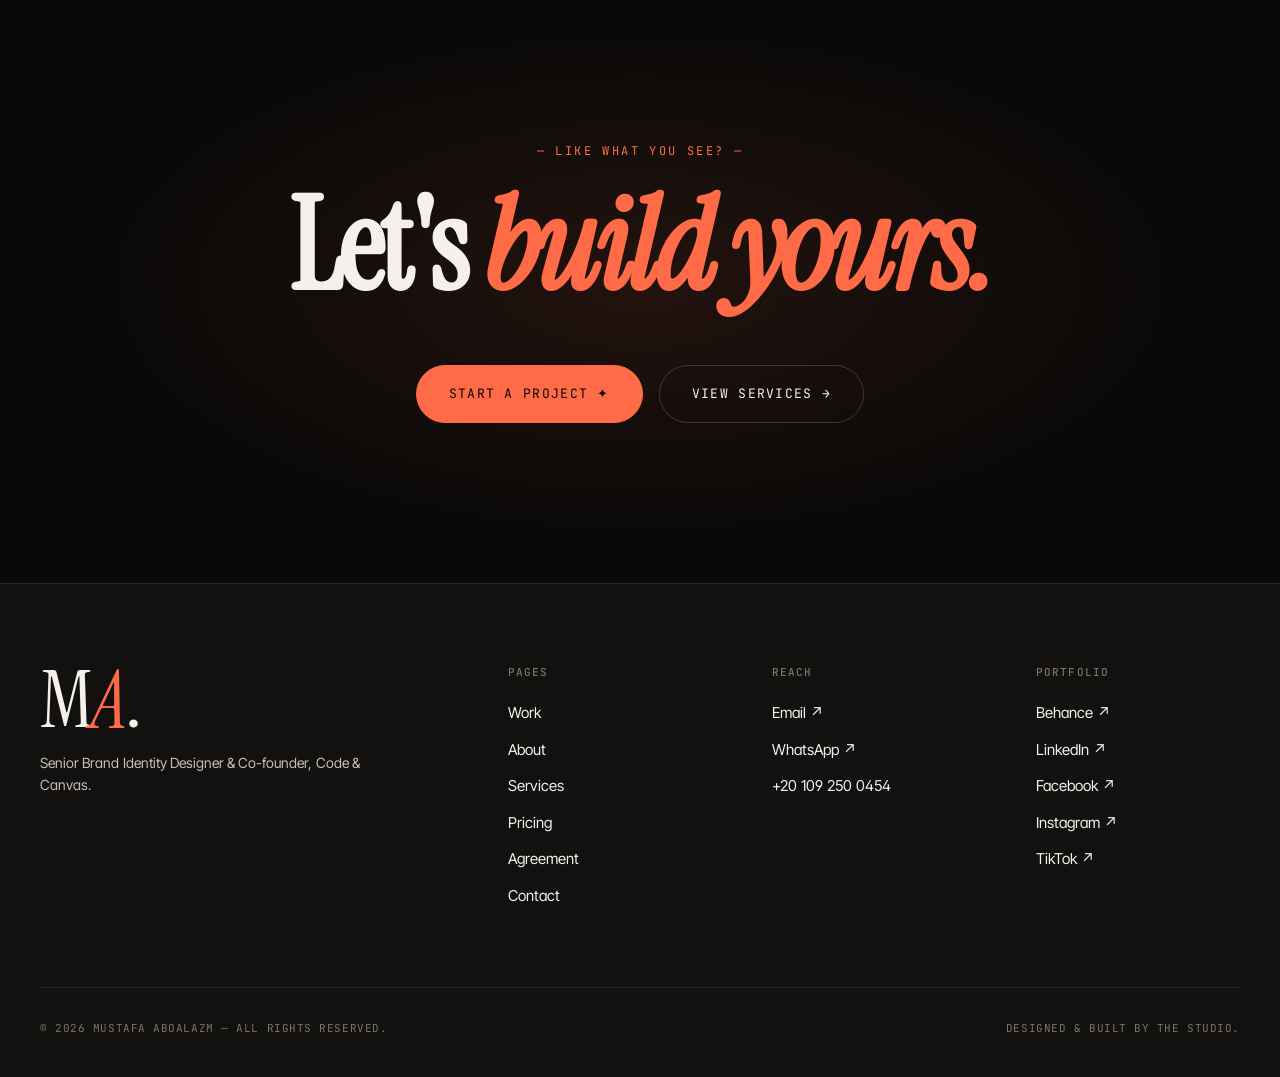
==== commit c5280262: "Update about page content" ====
--- a/about.html
+++ b/about.html
@@ -1,172 +1,71 @@
 <!DOCTYPE html>
 <html lang="en" dir="ltr">
 <head>
-<meta charset="UTF-8" />
-<meta name="viewport" content="width=device-width, initial-scale=1.0" />
-<title>About — Mustafa Aboalazm</title>
-<meta name="description" content="The story, philosophy, experience, and tools of Mustafa Aboalazm — Senior Brand Identity Designer." />
-
-<link rel="preconnect" href="https://fonts.googleapis.com" />
-<link rel="preconnect" href="https://fonts.gstatic.com" crossorigin />
-<link href="https://fonts.googleapis.com/css2?family=IBM+Plex+Sans+Arabic:wght@300;400;500;600;700&family=Instrument+Serif:ital@0;1&family=Inter+Tight:wght@300;400;500;600;700&family=JetBrains+Mono:wght@400;500&display=swap" rel="stylesheet" />
-<link rel="stylesheet" href="styles.css" />
-
-<style>
-  /* ── Thmanyah Serif Display Font ── */
-  @font-face {
-    font-family: 'Thmanyah Serif Display';
-    src: url('fonts/thmanyahserifdisplay-Medium.otf') format('opentype');
-    font-weight: 500;
-    font-style: normal;
-    font-display: swap;
-  }
-
-  /* ── Apply Thmanyah to Arabic headlines ONLY ── */
-  html[lang="ar"] .hero-title,
-  html[lang="ar"] .section-title,
-  html[lang="ar"] .step-title,
-  html[lang="ar"] .timeline-role,
-  html[lang="ar"] .tool-col h4,
-  html[lang="ar"] .award-body h5,
-  html[lang="ar"] .cta-title,
-  html[lang="ar"] .about-fact-value {
-    font-family: 'Thmanyah Serif Display', 'IBM Plex Sans Arabic', sans-serif !important;
-    font-weight: 500;
-    letter-spacing: -0.02em;
-    line-height: 1.4 !important; /* Reduced by 2pt */
-  }
-
-  /* ── Arabic text justify ── */
-  html[lang="ar"] p,
-  html[lang="ar"] .about-prose p,
-  html[lang="ar"] .step-desc,
-  html[lang="ar"] .timeline-desc,
-  html[lang="ar"] .tool-col li,
-  html[lang="ar"] .award-body p,
-  html[lang="ar"] .faq-a {
-    text-align: justify;
-    text-align-last: right;
-    -webkit-hyphens: auto;
-    hyphens: auto;
-  }
-
-  /* ── Language Toggle Button ── */
-  .nav-actions { display: flex; align-items: center; gap: 10px; }
-  .nav-lang-btn {
-    display: inline-flex; align-items: center; justify-content: center;
-    width: 42px; height: 42px; border-radius: 10px;
-    border: 1.5px solid var(--accent, #E8632A);
-    background: transparent; color: var(--accent, #E8632A);
-    font-family: inherit; font-size: 13px; font-weight: 700;
-    cursor: pointer; letter-spacing: 0.04em; flex-shrink: 0;
-    transition: background 0.22s ease, color 0.22s ease, transform 0.14s ease;
-    user-select: none; -webkit-tap-highlight-color: transparent;
-  }
-  .nav-lang-btn:hover { background: var(--accent, #E8632A); color: #fff; transform: scale(1.05); }
-  .nav-lang-btn:active { transform: scale(0.96); }
-  html[lang="en"] .nav-lang-btn .lbl-ar { display: inline; }
-  html[lang="en"] .nav-lang-btn .lbl-en { display: none; }
-  html[lang="ar"] .nav-lang-btn .lbl-ar { display: none; }
-  html[lang="ar"] .nav-lang-btn .lbl-en { display: inline; }
-
-  /* ── Active nav link styling ── */
-  .nav-link.active { color: var(--accent, #E8632A) !important; font-weight: 600; }
-  .nav-link.active svg { stroke: var(--accent, #E8632A); }
-
-  /* ── Arabic font override for body text ── */
-  html[lang="ar"] body,
-  html[lang="ar"] .nav-brand-role, html[lang="ar"] .nav-link span,
-  html[lang="ar"] .nav-cta span, html[lang="ar"] .hero-meta,
-  html[lang="ar"] .section-num, html[lang="ar"] .about-prose p,
-  html[lang="ar"] .about-fact-label, html[lang="ar"] .step-desc,
-  html[lang="ar"] .step-num, html[lang="ar"] .timeline-period,
-  html[lang="ar"] .timeline-org, html[lang="ar"] .timeline-desc,
-  html[lang="ar"] .tool-col li, html[lang="ar"] .award-body p,
-  html[lang="ar"] .award-year, html[lang="ar"] .cta-eyebrow,
-  html[lang="ar"] .btn, html[lang="ar"] .footer-brand p,
-  html[lang="ar"] .footer-col h6, html[lang="ar"] .footer-col a,
-  html[lang="ar"] .footer-bottom {
-    font-family: 'IBM Plex Sans Arabic', sans-serif; letter-spacing: 0;
-  }
-  html[lang="ar"] .hero-title .arabic { display: none; }
-
-  /* ── Small font size increase for labels ── */
-  .about-fact-label, .tool-col li span, .timeline-period {
-    font-size: clamp(14px, 1.3vw, 16px); /* +1pt mobile, +3pt desktop */
-    font-weight: 500;
-  }
-
-  /* ── Mobile nav padding ── */
-  @media (max-width: 768px) {
-    .nav { padding: 0 16px !important; }
-    .nav-links { gap: 4px; }
-  }
-
-  /* ── Code & Canvas Studio Banner ── */
-  .studio-banner {
-    background: linear-gradient(135deg, rgba(232,99,42,0.1) 0%, rgba(232,99,42,0.03) 100%);
-    border: 1.5px solid var(--accent, #E8632A);
-    border-radius: 16px;
-    padding: 32px 36px;
-    margin: 60px 0;
-    display: flex;
-    align-items: flex-start;
-    gap: 24px;
-    transition: transform 0.3s ease, box-shadow 0.3s ease;
-  }
-  .studio-banner:hover { transform: translateY(-4px); box-shadow: 0 12px 40px rgba(232, 99, 42, 0.2); }
-  .studio-banner-icon {
-    width: 64px; height: 64px; border-radius: 12px;
-    background: linear-gradient(135deg, var(--accent, #E8632A) 0%, #ff6b35 100%);
-    display: flex; align-items: center; justify-content: center;
-    color: #fff; font-weight: 700; font-size: 22px; flex-shrink: 0;
-    box-shadow: 0 4px 12px rgba(232, 99, 42, 0.3);
-  }
-  .studio-banner-content h4 { font-family: var(--serif); font-size: 22px; margin: 0 0 8px 0; color: var(--ink); }
-  .studio-banner-content p { font-size: 15px; color: var(--ink-2); margin: 0 0 12px 0; line-height: 1.6; }
-  .studio-banner-meta { display: flex; flex-wrap: wrap; gap: 12px; margin-bottom: 12px; font-size: 13px; color: var(--accent); font-weight: 500; }
-  .studio-banner-meta span { display: inline-flex; align-items: center; gap: 6px; }
-  .studio-banner-link {
-    display: inline-flex; align-items: center; gap: 8px;
-    font-size: 14px; font-weight: 600; color: var(--accent);
-    text-decoration: none; padding: 8px 16px;
-    border: 1.5px solid var(--accent); border-radius: 8px;
-    transition: background 0.2s, color 0.2s;
-  }
-  .studio-banner-link:hover { background: var(--accent); color: #fff; text-decoration: none; }
-
-  /* ── Social links in footer (TEXT ONLY, HORIZONTAL) ── */
-  .footer-social-links { display: flex; flex-wrap: wrap; gap: 16px; align-items: center; }
-  .footer-social-links a { font-size: 13px; color: var(--ink-2); text-decoration: none; transition: color 0.2s; }
-  .footer-social-links a:hover { color: var(--accent); }
-  .footer-social-links a::after { content: '↗'; margin-left: 4px; font-size: 11px; }
-
-  @media (max-width: 768px) {
-    .studio-banner { padding: 24px 20px; flex-direction: column; }
-    .studio-banner-icon { width: 56px; height: 56px; font-size: 20px; }
-    .studio-banner-content h4 { font-size: 18px; }
-  }
-</style>
+  <meta charset="UTF-8" />
+  <meta name="viewport" content="width=device-width, initial-scale=1.0" />
+  <title>Work — Mustafa Aboalazm</title>
+  <meta name="description" content="Selected brand identity projects by Mustafa Aboalazm — visual systems for pharma, education, NGOs, and more." />
+
+  <link rel="preconnect" href="https://fonts.googleapis.com" />
+  <link rel="preconnect" href="https://fonts.gstatic.com" crossorigin />
+  <link href="https://fonts.googleapis.com/css2?family=IBM+Plex+Sans+Arabic:wght@300;400;500;600;700&family=Instrument+Serif:ital@0;1&family=Inter+Tight:wght@300;400;500;600;700&family=JetBrains+Mono:wght@400;500&display=swap" rel="stylesheet" />
+
+  <link rel="icon" type="image/png" href="images/Avatar.png" />
+  <link rel="stylesheet" href="styles.css" />
+
+  <style>
+    /* ── Thmanyah Serif Display Font ── */
+    @font-face {
+      font-family: 'Thmanyah Serif Display';
+      src: url('fonts/thmanyahserifdisplay-Medium.otf') format('opentype');
+      font-weight: 500; font-style: normal; font-display: swap;
+    }
+    /* ── Apply Thmanyah to Arabic headlines ONLY ── */
+    html[lang="ar"] .hero-title,
+    html[lang="ar"] .section-title,
+    html[lang="ar"] .project-title {
+      font-family: 'Thmanyah Serif Display', 'IBM Plex Sans Arabic', sans-serif !important;
+      font-weight: 500; letter-spacing: -0.02em;
+    }
+    /* ── Language Toggle ── */
+    .nav-actions{display:flex;align-items:center;gap:10px}
+    .nav-lang-btn{display:inline-flex;align-items:center;justify-content:center;width:42px;height:42px;border-radius:10px;border:1.5px solid var(--accent,#E8632A);background:transparent;color:var(--accent,#E8632A);font-family:inherit;font-size:13px;font-weight:700;cursor:pointer;letter-spacing:0.04em;flex-shrink:0;transition:background 0.22s ease,color 0.22s ease,transform 0.14s ease;user-select:none;-webkit-tap-highlight-color:transparent}
+    .nav-lang-btn:hover{background:var(--accent,#E8632A);color:#fff;transform:scale(1.05)}
+    .nav-lang-btn:active{transform:scale(0.96)}
+    html[lang="en"] .nav-lang-btn .lbl-ar{display:inline}
+    html[lang="en"] .nav-lang-btn .lbl-en{display:none}
+    html[lang="ar"] .nav-lang-btn .lbl-ar{display:none}
+    html[lang="ar"] .nav-lang-btn .lbl-en{display:inline}
+    /* ── Arabic body font ── */
+    html[lang="ar"] body,html[lang="ar"] .nav-brand-name,html[lang="ar"] .nav-brand-role,html[lang="ar"] .nav-link span,html[lang="ar"] .nav-cta span,html[lang="ar"] .hero-meta,html[lang="ar"] .hero-tagline,html[lang="ar"] .section-num,html[lang="ar"] .project-meta,html[lang="ar"] .project-desc,html[lang="ar"] .project-tag,html[lang="ar"] .cta-eyebrow,html[lang="ar"] .btn,html[lang="ar"] .footer-brand p,html[lang="ar"] .footer-col h6,html[lang="ar"] .footer-col a,html[lang="ar"] .footer-bottom{font-family:'IBM Plex Sans Arabic',sans-serif;letter-spacing:0}
+    html[lang="ar"] .hero-title .arabic{display:none}
+  </style>
 </head>
-<body data-page="about">
+<body data-page="work">
 
 <!-- =============== NAV =============== -->
 <nav class="nav" aria-label="Primary">
-  <a href="index.html" class="nav-brand">
-    <img class="nav-avatar" src="images/Avatar.png" alt="Mustafa Aboalazm" style="width:40px;height:40px;border-radius:50%;object-fit:cover" />
+  <a href="home.html" class="nav-brand" aria-label="Home">
+    <img class="nav-avatar" src="images/Avatar.png" alt="Mustafa Aboalazm" />
     <div class="nav-brand-text">
       <span class="nav-brand-name">Mustafa Aboalazm</span>
       <span class="nav-brand-role" data-i18n="nav.role">Brand Designer</span>
     </div>
   </a>
   <ul class="nav-links">
-    <li><a href="index.html" class="nav-link"><svg viewBox="0 0 24 24" fill="none" stroke="currentColor" stroke-width="2"><path d="m3 9 9-7 9 7v11a2 2 0 0 1-2 2H5a2 2 0 0 1-2-2z"/><polyline points="9 22 9 12 15 12 15 22"/></svg><span data-i18n="nav.home">Home</span></a></li>
-    <li><a href="about.html" class="nav-link active"><svg viewBox="0 0 24 24" fill="none" stroke="currentColor" stroke-width="2"><path d="M20 21v-2a4 4 0 0 0-4-4H8a4 4 0 0 0-4 4v2"/><circle cx="12" cy="7" r="4"/></svg><span data-i18n="nav.about">About</span></a></li>
-    <li><a href="work.html" class="nav-link"><svg viewBox="0 0 24 24" fill="none" stroke="currentColor" stroke-width="2"><rect width="20" height="14" x="2" y="7" rx="2"/><path d="M16 21V5a2 2 0 0 0-2-2h-4a2 2 0 0 0-2 2v16"/></svg><span data-i18n="nav.work">Work</span></a></li>
+    <li><a href="home.html" class="nav-link"><svg viewBox="0 0 24 24" fill="none" stroke="currentColor" stroke-width="2"><path d="m3 9 9-7 9 7v11a2 2 0 0 1-2 2H5a2 2 0 0 1-2-2z"/><polyline points="9 22 9 12 15 12 15 22"/></svg><span data-i18n="nav.home">Home</span></a></li>
+    <li><a href="about.html" class="nav-link"><svg viewBox="0 0 24 24" fill="none" stroke="currentColor" stroke-width="2"><path d="M20 21v-2a4 4 0 0 0-4-4H8a4 4 0 0 0-4 4v2"/><circle cx="12" cy="7" r="4"/></svg><span data-i18n="nav.about">About</span></a></li>
+    <li><a href="work.html" class="nav-link active"><svg viewBox="0 0 24 24" fill="none" stroke="currentColor" stroke-width="2"><rect width="20" height="14" x="2" y="7" rx="2"/><path d="M16 21V5a2 2 0 0 0-2-2h-4a2 2 0 0 0-2 2v16"/></svg><span data-i18n="nav.work">Work</span></a></li>
     <li><a href="services.html" class="nav-link"><svg viewBox="0 0 24 24" fill="none" stroke="currentColor" stroke-width="2"><path d="M9.937 15.5A2 2 0 0 0 8.5 14.063l-6.135-1.582a.5.5 0 0 1 0-.962L8.5 9.936A2 2 0 0 0 9.937 8.5l1.582-6.135a.5.5 0 0 1 .963 0L14.063 8.5A2 2 0 0 0 15.5 9.937l6.135 1.581a.5.5 0 0 1 0 .964L15.5 14.063a2 2 0 0 0-1.437 1.437l-1.582 6.135a.5.5 0 0 1-.963 0z"/></svg><span data-i18n="nav.services">Services</span></a></li>
     <li><a href="pricing.html" class="nav-link"><svg viewBox="0 0 24 24" fill="none" stroke="currentColor" stroke-width="2"><path d="M20.59 13.41l-7.17 7.17a2 2 0 0 1-2.83 0L2 12V2h10l8.59 8.59a2 2 0 0 1 0 2.82z"/><line x1="7" y1="7" x2="7.01" y2="7"/></svg><span data-i18n="nav.pricing">Pricing</span></a></li>
+    <li><a href="agreement.html" class="nav-link"><svg viewBox="0 0 24 24" fill="none" stroke="currentColor" stroke-width="2"><path d="M14 2H6a2 2 0 0 0-2 2v16a2 2 0 0 0 2 2h12a2 2 0 0 0 2-2V8z"/><polyline points="14 2 14 8 20 8"/><line x1="16" y1="13" x2="8" y2="13"/><line x1="16" y1="17" x2="8" y2="17"/><polyline points="10 9 9 9 8 9"/></svg><span data-i18n="nav.agreement">Agreement</span></a></li>
   </ul>
   <div class="nav-actions">
+    <button class="nav-menu-toggle" aria-label="Toggle menu">
+      <span></span>
+      <span></span>
+      <span></span>
+    </button>
     <button class="nav-lang-btn" id="lang-toggle" aria-label="Toggle language">
       <span class="lbl-ar">ع</span><span class="lbl-en">EN</span>
     </button>
@@ -179,317 +78,151 @@
 
 <!-- =============== HERO =============== -->
 <header class="hero hero-sm" id="top">
-  <div class="hero-meta reveal">
-    <span data-i18n="hero.meta.left">About / The story</span>
-    <span data-i18n="hero.meta.right">Est. 2018</span>
-  </div>
-  <h1 class="hero-title reveal delay-1" data-i18n-html="hero.title">
-    Designer.<br>Co-founder.<br><span class="italic">Builder of brands.</span>
-  </h1>
+  <div class="hero-meta reveal"><span data-i18n="work.meta1">Work / Portfolio</span><span data-i18n="work.meta2">Selected projects</span></div>
+  <h1 class="hero-title reveal delay-1" data-i18n-html="work.title">Brands I've <span class="italic">shaped.</span></h1>
+  <p class="hero-tagline reveal delay-2" data-i18n="work.tagline" style="margin-top:40px;max-width:700px">A curated selection of brand identity projects across pharma, education, NGOs, and creative ventures — each built with strategy, craft, and intention.</p>
 </header>
 
-<!-- =============== INTRO / STORY =============== -->
-<section class="section section-alt">
-  <div class="section-head">
-    <div class="section-num scroll-reveal" data-i18n="story.num">01 / Story</div>
-    <h2 class="section-title scroll-reveal" data-i18n-html="story.title">Craft built in <em>parallel</em> with formal study, sharpened in the field.</h2>
-  </div>
-  <div class="about-grid">
-    <div class="about-prose">
-      <p class="scroll-reveal" data-i18n-html="story.p1">I started designing professionally in <em>2018</em> — and never stopped. Seven years later I've built visual systems for brands across pharma, food, education, NGOs, and government, and trained design teams along the way.</p>
-      <p class="scroll-reveal" data-i18n-html="story.p2">I led creative work at <em>Nile Pharma Food</em> until July 2025, building the company's entire visual identity from zero — logo, palette, typography, templates, and the corporate website on WordPress — driving +40% online visibility and +25% engagement after rebrand.</p>
-      <p class="scroll-reveal" data-i18n-html="story.p3">As Co-founder & Creative Lead of <em>Code & Canvas</em>, I lead art direction and creative strategy for SMEs and regional clients — from creative brief to final delivery, with stakeholder management baked in.</p>
-      <p class="small scroll-reveal" data-i18n-html="story.p4">Beyond client work, I've trained design teams at MSP Tech Club, Youth Scope, AYB, Bedaya, and Resalah. I take projects seriously, deadlines seriously, and craft very seriously.</p>
-    </div>
-    <aside class="about-side">
-      <div class="about-fact scroll-reveal"><div class="about-fact-label" data-i18n="fact.based.label">Based</div><div class="about-fact-value" data-i18n="fact.based.value">Al Obour, Egypt</div></div>
-      <div class="about-fact scroll-reveal"><div class="about-fact-label" data-i18n="fact.lang.label">Languages</div><div class="about-fact-value" data-i18n="fact.lang.value">Arabic (Native) · English (Professional)</div></div>
-      <div class="about-fact scroll-reveal"><div class="about-fact-label" data-i18n="fact.edu.label">Education</div><div class="about-fact-value" data-i18n="fact.edu.value">B.Sc. Agriculture — Al-Azhar University · 2017–2024</div></div>
-      <div class="about-fact scroll-reveal"><div class="about-fact-label" data-i18n="fact.military.label">Military Status</div><div class="about-fact-value" data-i18n="fact.military.value">Completed — Exemplary Conduct</div></div>
-      <div class="about-fact scroll-reveal"><div class="about-fact-label" data-i18n="fact.avail.label">Availability</div><div class="about-fact-value" data-i18n="fact.avail.value">Open for select projects · 2026</div></div>
-    </aside>
-  </div>
-</section>
-
-<!-- =============== CODE & CANVAS STUDIO BANNER =============== -->
-<section class="section" style="padding-top: 0;">
-  <div class="studio-banner scroll-reveal">
-    <div class="studio-banner-icon">C&C</div>
-    <div class="studio-banner-content">
-      <h4 data-i18n="studio.title">Code & Canvas Studio</h4>
-      <div class="studio-banner-meta">
-        <span>📍 codeandcanvas.net</span>
-        <span>🎨 Co-Founder & Creative Lead</span>
-        <span>🚀 Since 2024</span>
-      </div>
-      <p data-i18n="studio.desc">A full-service creative studio specializing in brand identity, web design, and digital experiences. We partner with ambitious brands across Egypt and the MENA region to create visual systems that drive growth and build lasting connections. From strategy to execution, we craft brands that stand out and resonate.</p>
-      <a href="https://codeandcanvas.net/" target="_blank" rel="noopener" class="studio-banner-link" data-i18n="studio.link">Visit the studio →</a>
-    </div>
-  </div>
-</section>
-
-<!-- =============== HOW I THINK =============== -->
+<!-- =============== PROJECTS =============== -->
 <section class="section">
-  <div class="section-head">
-    <div class="section-num scroll-reveal" data-i18n="think.num">02 / How I think</div>
-    <h2 class="section-title scroll-reveal" data-i18n-html="think.title">Four principles I <em>refuse</em> to compromise.</h2>
-  </div>
-  <div class="process-grid">
-    <div class="step scroll-reveal">
-      <div class="step-num">01</div>
-      <h4 class="step-title" data-i18n="think.s1.title">Strategy before design</h4>
-      <p class="step-desc" data-i18n="think.s1.desc">No logo until the positioning, audience, and personality are agreed in writing. Without strategy, any logo can be right or wrong — there's no way to judge.</p>
-    </div>
-    <div class="step scroll-reveal">
-      <div class="step-num">02</div>
-      <h4 class="step-title" data-i18n="think.s2.title">Systems, not artifacts</h4>
-      <p class="step-desc" data-i18n="think.s2.desc">A logo is the entry. The real work is the system that follows — color, typography, voice, templates — so the brand stays itself across every touchpoint.</p>
-    </div>
-    <div class="step scroll-reveal">
-      <div class="step-num">03</div>
-      <h4 class="step-title" data-i18n="think.s3.title">Show the work</h4>
-      <p class="step-desc" data-i18n="think.s3.desc">Mock the brand into real applications early. A logo on a white page is theory; a logo on a business card, a package, a screen — that's the test.</p>
-    </div>
-    <div class="step scroll-reveal">
-      <div class="step-num">04</div>
-      <h4 class="step-title" data-i18n="think.s4.title">Deliver, don't dump</h4>
-      <p class="step-desc" data-i18n="think.s4.desc">Final files come with brand guidelines, a handover call, and 30 days of support. The job isn't done when the design is done — it's done when the team can run with it.</p>
-    </div>
-  </div>
-</section>
-
-<!-- =============== EXPERIENCE TIMELINE =============== -->
-<section class="section section-alt">
-  <div class="section-head">
-    <div class="section-num scroll-reveal" data-i18n="exp.num">03 / Experience</div>
-    <h2 class="section-title scroll-reveal" data-i18n-html="exp.title">Roles that <em>shaped</em> the practice.</h2>
-  </div>
-  <div class="timeline">
-    <div class="timeline-item scroll-reveal">
-      <div class="timeline-period" data-i18n="exp.t1.period">Feb 2024 — Present</div>
-      <h3 class="timeline-role" data-i18n-html="exp.t1.role">Co-founder &amp; <em>Creative Lead</em></h3>
-      <div class="timeline-org" data-i18n="exp.t1.org">Code &amp; Canvas — Creative Agency</div>
-      <div class="timeline-desc">
-        <ul>
-          <li data-i18n="exp.t1.li1">Co-founded a branding &amp; web development agency for Egyptian SMEs and regional clients.</li>
-          <li data-i18n="exp.t1.li2">Lead all art direction and creative strategy: brand audits, logo systems, design systems, brand guidelines, UI/UX, client presentations.</li>
-          <li data-i18n="exp.t1.li3">Manage simultaneous client projects with full stakeholder management and on-time delivery.</li>
-        </ul>
-      </div>
-    </div>
-    <div class="timeline-item scroll-reveal">
-      <div class="timeline-period" data-i18n="exp.t2.period">Nov 2020 — Jul 2025 · Full-time</div>
-      <h3 class="timeline-role" data-i18n-html="exp.t2.role">Media Director &amp; <em>Account Manager</em></h3>
-      <div class="timeline-org" data-i18n="exp.t2.org">Nile Pharma Food &amp; Food Supplements</div>
-      <div class="timeline-desc">
-        <ul>
-          <li data-i18n="exp.t2.li1">Built complete corporate visual identity from zero — logo, palette, typography, voice, layout system.</li>
-          <li data-i18n-html="exp.t2.li2">Designed and launched <strong>nilepharmafood.com</strong> on WordPress — drove +40% online visibility.</li>
-          <li data-i18n="exp.t2.li3">Led full rebrand initiative — +25% customer engagement within six months.</li>
-          <li data-i18n="exp.t2.li4">Coordinated stakeholder alignment across sales, accounting, and warehouse departments.</li>
-        </ul>
-      </div>
-    </div>
-    <div class="timeline-item scroll-reveal">
-      <div class="timeline-period" data-i18n="exp.t3.period">Feb 2018 — Present · Part-time</div>
-      <h3 class="timeline-role" data-i18n-html="exp.t3.role">Senior Graphic Designer &amp; <em>Brand Consultant</em></h3>
-      <div class="timeline-org" data-i18n="exp.t3.org">Self-employed (Freelance)</div>
-      <div class="timeline-desc">
-        <ul>
-          <li data-i18n="exp.t3.li1">Architected visual identity systems and brand guidelines for 20+ local and international clients.</li>
-          <li data-i18n="exp.t3.li2">End-to-end client relationships — from creative brief to final delivery as sole creative director.</li>
-          <li data-i18n="exp.t3.li3">Developed responsive WordPress websites integrated with brand systems.</li>
-          <li data-i18n="exp.t3.li4">Delivered Adobe Suite, personal branding, and CV writing workshops for MSP, Youth Scope, and Bedaya.</li>
-        </ul>
-      </div>
-    </div>
-    <div class="timeline-item scroll-reveal">
-      <div class="timeline-period" data-i18n="exp.t4.period">May 2020 — Oct 2020</div>
-      <h3 class="timeline-role" data-i18n-html="exp.t4.role">Lead Camp <em>Designer</em></h3>
-      <div class="timeline-org" data-i18n="exp.t4.org">Egypt SEG Field Camp (ESFC)</div>
-      <div class="timeline-desc">
-        <ul>
-          <li data-i18n="exp.t4.li1">Designed the camp's complete visual identity — logo, color system, social content, banners, ID cards, certificates.</li>
-          <li data-i18n="exp.t4.li2">Enhanced the camp's digital presence — record participant registrations.</li>
-        </ul>
-      </div>
-    </div>
-    <div class="timeline-item scroll-reveal">
-      <div class="timeline-period" data-i18n="exp.t5.period">Mar 2020 — May 2020</div>
-      <h3 class="timeline-role" data-i18n-html="exp.t5.role">Graphic Design <em>Instructor</em></h3>
-      <div class="timeline-org" data-i18n="exp.t5.org">Premier Group</div>
-      <div class="timeline-desc">
-        <p data-i18n="exp.t5.desc">Delivered intensive design training in Adobe Photoshop, Illustrator, and InDesign with industry-aligned hands-on projects.</p>
-      </div>
-    </div>
-  </div>
-</section>
-
-<!-- =============== TOOLBOX (UPDATED) =============== -->
-<section class="section">
-  <div class="section-head">
-    <div class="section-num scroll-reveal" data-i18n="tools.num">04 / Toolbox</div>
-    <h2 class="section-title scroll-reveal" data-i18n-html="tools.title">The kit I bring to every <em>brief.</em></h2>
-  </div>
-  <div class="tool-grid">
-    <!-- Design & Identity (with Print & File Prep moved here) -->
-    <div class="tool-col scroll-reveal">
-      <h4 data-i18n="tools.col1.title">Design &amp; Identity</h4>
-      <ul>
-        <li>Adobe Illustrator <span data-i18n="tools.advanced">Advanced</span></li>
-        <li>Adobe Photoshop <span data-i18n="tools.advanced">Advanced</span></li>
-        <li>Figma <span data-i18n="tools.advanced">Advanced</span></li>
-        <li>Brand Strategy <span data-i18n="tools.pro">Pro</span></li>
-        <li>Typography Systems <span data-i18n="tools.strong">Strong</span></li>
-        <li>Print &amp; File Prep <span data-i18n="tools.solid">Solid</span></li>
-      </ul>
-    </div>
-    
-    <!-- Motion, Photo & Video Production -->
-    <div class="tool-col scroll-reveal">
-      <h4 data-i18n="tools.col2.title">Motion, Photo &amp; Video</h4>
-      <ul>
-        <li>Photography <span data-i18n="tools.pro">Pro</span></li>
-        <li>Videography <span data-i18n="tools.pro">Pro</span></li>
-        <li>Cinematography <span data-i18n="tools.pro">Pro</span></li>
-        <li>Premiere Pro <span data-i18n="tools.advanced">Advanced</span></li>
-        <li>Lightroom <span data-i18n="tools.advanced">Advanced</span></li>
-        <li>Script Writing <span data-i18n="tools.strong">Strong</span></li>
-      </ul>
-    </div>
-    
-    <!-- Audio Production -->
-    <div class="tool-col scroll-reveal">
-      <h4 data-i18n="tools.col3.title">Audio Production</h4>
-      <ul>
-        <li>Voice Over <span data-i18n="tools.pro">Pro</span></li>
-        <li>Adobe Audition <span data-i18n="tools.working">Working</span></li>
-        <li>Sound System Technician <span data-i18n="tools.certified">Certified</span></li>
-      </ul>
-    </div>
-    
-    <!-- Web & Development (updated order + React/Next.js + Vercel) -->
-    <div class="tool-col scroll-reveal">
-      <h4 data-i18n="tools.col4.title">Web &amp; Development</h4>
-      <ul>
-        <li>Web Development <span>HTML / CSS / JS</span></li>
-        <li>React / Next.js <span data-i18n="tools.working">Working</span></li>
-        <li>WordPress <span data-i18n="tools.advanced">Advanced</span></li>
-        <li>Webflow <span data-i18n="tools.working">Working</span></li>
-        <li>Vercel Deployment <span data-i18n="tools.pro">Pro</span></li>
-        <li>Visual Studio Code <span data-i18n="tools.daily">Daily</span></li>
-      </ul>
-    </div>
-  </div>
-</section>
-
-<!-- =============== RECOGNITION =============== -->
-<section class="section section-alt">
-  <div class="section-head">
-    <div class="section-num scroll-reveal" data-i18n="awards.num">05 / Recognition</div>
-    <h2 class="section-title scroll-reveal" data-i18n-html="awards.title">Awards, leadership, <em>community.</em></h2>
-  </div>
-  <div class="awards">
-    <div class="award scroll-reveal">
-      <div class="award-year">2019 — 2020</div>
-      <div class="award-body">
-        <h5 data-i18n="award.1.title">Best Leader of the Season</h5>
-        <p data-i18n="award.1.org">MSP Tech Club — Illustrations Team</p>
-      </div>
-    </div>
-    <div class="award scroll-reveal">
-      <div class="award-year">2019 — 2021</div>
-      <div class="award-body">
-        <h5 data-i18n="award.2.title">Best Head of Media (×2 Seasons)</h5>
-        <p data-i18n="award.2.org">Youth Scope</p>
-      </div>
-    </div>
-    <div class="award scroll-reveal">
-      <div class="award-year">2018 — 2019</div>
-      <div class="award-body">
-        <h5 data-i18n="award.3.title">Best Member (×2 Seasons)</h5>
-        <p data-i18n="award.3.org">MSP Tech Club, Al-Azhar University</p>
-      </div>
-    </div>
-    <div class="award scroll-reveal">
-      <div class="award-year" data-i18n="award.4.year">Ongoing</div>
-      <div class="award-body">
-        <h5 data-i18n="award.4.title">Volunteer Trainer</h5>
-        <p data-i18n="award.4.org">MSP · Youth Scope · AYB · Bedaya · Resalah</p>
-      </div>
-    </div>
-    <div class="award scroll-reveal">
-      <div class="award-year">2024</div>
-      <div class="award-body">
-        <h5 data-i18n="award.5.title">B.Sc. Agriculture</h5>
-        <p data-i18n="award.5.org">Al-Azhar University · Grade: Good · Exemplary Conduct</p>
-      </div>
-    </div>
-    <div class="award scroll-reveal">
-      <div class="award-year">2020</div>
-      <div class="award-body">
-        <h5 data-i18n="award.6.title">Packaging Technician Trainee</h5>
-        <p data-i18n="award.6.org">Al Rawdah Factory + 4Films Print Training</p>
-      </div>
-    </div>
+  <div class="project-grid">
+    <a href="https://www.behance.net/aboalazm" target="_blank" rel="noopener" class="project featured scroll-reveal">
+      <div class="project-link-arrow">↗</div>
+      <div class="project-visual visual-pharma">
+        <span class="project-corner">001 / Featured</span>
+        <span class="project-corner-right">2020 — 2025</span>
+        <div class="project-mark"><em>Nile</em><span class="accent">.</span><em>Pharma</em></div>
+      </div>
+      <div class="project-info">
+        <div class="project-meta">
+          <span data-i18n="proj1.meta1">Pharma & Food Supplements</span>
+          <span data-i18n="proj1.meta2">Full-cycle Identity</span>
+        </div>
+        <h3 class="project-title" data-i18n="proj1.title">Nile Pharma Food — Identity Built From Zero</h3>
+        <p class="project-desc" data-i18n="proj1.desc">Complete corporate identity from a blank page: logo system, color palette, typography, voice, templates, and corporate website. Outcome: +40% online visibility, +25% customer engagement after rebrand.</p>
+        <div class="project-tags">
+          <span class="project-tag" data-i18n="tag1">Brand Identity</span>
+          <span class="project-tag" data-i18n="tag2">Design System</span>
+          <span class="project-tag" data-i18n="tag3">WordPress</span>
+          <span class="project-tag" data-i18n="tag4">Rebrand</span>
+        </div>
+      </div>
+    </a>
+
+    <a href="https://www.behance.net/aboalazm" target="_blank" rel="noopener" class="project scroll-reveal">
+      <div class="project-link-arrow">↗</div>
+      <div class="project-visual visual-canvas">
+        <span class="project-corner">002</span><span class="project-corner-right">2024 — Now</span>
+        <div class="project-mark"><em>Code</em><span class="accent">&</span><em>Canvas</em></div>
+      </div>
+      <div class="project-info">
+        <div class="project-meta">
+          <span data-i18n="proj2.meta1">Creative Agency</span>
+          <span data-i18n="proj2.meta2">Co-founder</span>
+        </div>
+        <h3 class="project-title" data-i18n="proj2.title">Code & Canvas — A Studio of My Own</h3>
+        <p class="project-desc" data-i18n="proj2.desc">Co-founded a branding & web agency delivering end-to-end visual identity systems for SMEs across Egypt and the region.</p>
+        <div class="project-tags">
+          <span class="project-tag" data-i18n="tag5">Studio</span>
+          <span class="project-tag" data-i18n="tag6">Strategy</span>
+          <span class="project-tag" data-i18n="tag7">Web</span>
+        </div>
+      </div>
+    </a>
+
+    <a href="https://www.behance.net/aboalazm" target="_blank" rel="noopener" class="project scroll-reveal">
+      <div class="project-link-arrow">↗</div>
+      <div class="project-visual visual-camp">
+        <span class="project-corner">003</span><span class="project-corner-right">2020</span>
+        <div class="project-mark"><em>ESFC</em><span class="accent">.</span></div>
+      </div>
+      <div class="project-info">
+        <div class="project-meta">
+          <span data-i18n="proj3.meta1">Education / Field Camp</span>
+          <span data-i18n="proj3.meta2">Lead Designer</span>
+        </div>
+        <h3 class="project-title" data-i18n="proj3.title">Egypt SEG Field Camp</h3>
+        <p class="project-desc" data-i18n="proj3.desc">Designed the camp's complete visual identity — logo, color system, social, banners, ID cards, certificates — contributing to a record participant turnout.</p>
+        <div class="project-tags">
+          <span class="project-tag" data-i18n="tag8">Identity</span>
+          <span class="project-tag" data-i18n="tag9">Print</span>
+          <span class="project-tag" data-i18n="tag10">Event</span>
+        </div>
+      </div>
+    </a>
+
+    <a href="https://www.behance.net/aboalazm" target="_blank" rel="noopener" class="project scroll-reveal">
+      <div class="project-link-arrow">↗</div>
+      <div class="project-visual visual-msp">
+        <span class="project-corner">004</span><span class="project-corner-right">2020 — 2021</span>
+        <div class="project-mark"><em>Learn</em><br><span class="accent">in</span><em>Arabic</em></div>
+      </div>
+      <div class="project-info">
+        <div class="project-meta">
+          <span data-i18n="proj4.meta1">EdTech / YouTube</span>
+          <span data-i18n="proj4.meta2">Studio + Visual</span>
+        </div>
+        <h3 class="project-title" data-i18n="proj4.title">Learn in Arabic — MSP Tech Club</h3>
+        <p class="project-desc" data-i18n="proj4.desc">Engineered DIY studio sets, lighting, and a complete on-screen visual system for an educational YouTube channel.</p>
+        <div class="project-tags">
+          <span class="project-tag" data-i18n="tag11">Studio Design</span>
+          <span class="project-tag" data-i18n="tag12">Motion</span>
+          <span class="project-tag" data-i18n="tag13">Thumbnails</span>
+        </div>
+      </div>
+    </a>
+
+    <a href="https://www.behance.net/aboalazm" target="_blank" rel="noopener" class="project scroll-reveal">
+      <div class="project-link-arrow">↗</div>
+      <div class="project-visual visual-youth">
+        <span class="project-corner">005</span><span class="project-corner-right">2 Seasons</span>
+        <div class="project-mark"><em>Youth</em><br><span class="accent">/</span><em>Scope</em></div>
+      </div>
+      <div class="project-info">
+        <div class="project-meta">
+          <span data-i18n="proj5.meta1">NGO / Youth</span>
+          <span data-i18n="proj5.meta2">Head of Media</span>
+        </div>
+        <h3 class="project-title" data-i18n="proj5.title">Youth Scope — From Scratch, Twice.</h3>
+        <p class="project-desc" data-i18n="proj5.desc">Built the visual identity from the ground up across two consecutive seasons. Brand audit, palette, typography, and full campaign design.</p>
+        <div class="project-tags">
+          <span class="project-tag" data-i18n="tag14">Identity</span>
+          <span class="project-tag" data-i18n="tag15">Team Lead</span>
+          <span class="project-tag" data-i18n="tag16">Campaigns</span>
+        </div>
+      </div>
+    </a>
+  </div>
+
+  <div class="center mt-80 scroll-reveal">
+    <a href="https://www.behance.net/aboalazm" target="_blank" rel="noopener" class="btn btn-primary" data-i18n="work.behance">View Full Portfolio on Behance →</a>
   </div>
 </section>
 
 <!-- =============== CTA =============== -->
 <section class="cta">
-  <div class="cta-eyebrow scroll-reveal" data-i18n="cta.eyebrow">— Like what you read? —</div>
-  <h2 class="cta-title scroll-reveal" data-i18n-html="cta.title">Let's <em>talk.</em></h2>
+  <div class="cta-eyebrow scroll-reveal" data-i18n="work.cta.eyebrow">— Like what you see? —</div>
+  <h2 class="cta-title scroll-reveal" data-i18n-html="work.cta.title">Let's <em>build yours.</em></h2>
   <div class="cta-buttons scroll-reveal">
-    <a href="contact.html" class="btn btn-primary" data-i18n="cta.btn1">Start a Project ✦</a>
-    <a href="work.html" class="btn btn-secondary" data-i18n="cta.btn2">View Work →</a>
+    <a href="contact.html" class="btn btn-primary" data-i18n="work.cta.btn1">Start a Project ✦</a>
+    <a href="services.html" class="btn btn-secondary" data-i18n="work.cta.btn2">View Services →</a>
   </div>
 </section>
 
-<!-- =============== FOOTER (with Avatar + Social Text Links) =============== -->
+<!-- =============== FOOTER =============== -->
 <footer class="footer">
   <div class="footer-grid">
-    <div class="footer-brand">
-      <img src="images/Avatar.png" alt="Mustafa Aboalazm" style="width:48px;height:48px;border-radius:50%;object-fit:cover;margin-bottom:12px" />
-      <p data-i18n="footer.brand.desc">Senior Brand Identity Designer & Co-founder, Code & Canvas.</p>
-    </div>
-    <div class="footer-col">
-      <h6 data-i18n="footer.pages">Pages</h6>
-      <ul>
-        <li><a href="about.html" data-i18n="nav.about">About</a></li>
-        <li><a href="services.html" data-i18n="nav.services">Services</a></li>
-        <li><a href="pricing.html" data-i18n="nav.pricing">Pricing</a></li>
-        <li><a href="agreement.html">Agreement</a></li>
-        <li><a href="contact.html" data-i18n="nav.contact">Contact</a></li>
-      </ul>
-    </div>
-    <div class="footer-col">
-      <h6 data-i18n="footer.reach">Reach</h6>
-      <ul>
-        <li><a href="mailto:Mustafaaboalazm@mail.ru">Email ↗</a></li>
-        <li><a href="https://wa.me/201092500454" target="_blank">WhatsApp ↗</a></li>
-        <li><a href="tel:+201092500454">+20 109 250 0454</a></li>
-      </ul>
-    </div>
-    <div class="footer-col">
-      <h6 data-i18n="footer.portfolio">Portfolio & Social</h6>
-      <div class="footer-social-links">
-        <a href="https://www.behance.net/aboalazm" target="_blank" data-i18n="social.behance">Behance</a>
-        <a href="https://www.linkedin.com/in/aboalazm" target="_blank" data-i18n="social.linkedin">LinkedIn</a>
-        <a href="https://www.facebook.com/3boalazm" target="_blank" data-i18n="social.facebook">Facebook</a>
-        <a href="https://www.instagram.com/3boalazm" target="_blank" data-i18n="social.instagram">Instagram</a>
-        <a href="https://www.tiktok.com/@mustafaaboalazm" target="_blank" data-i18n="social.tiktok">TikTok</a>
-      </div>
-    </div>
-  </div>
-  <div class="footer-bottom">
-    <span data-i18n="footer.copyright">© 2026 Mustafa Aboalazm — All rights reserved.</span>
-    <span data-i18n="footer.credit">Designed & built by the studio.</span>
-  </div>
+    <div class="footer-brand"><div class="footer-mark">M<em>A</em>.</div><p data-i18n="footer.brand.desc">Senior Brand Identity Designer & Co-founder, Code & Canvas.</p></div>
+    <div class="footer-col"><h6 data-i18n="footer.pages">Pages</h6><ul><li><a href="work.html" data-i18n="nav.work">Work</a></li><li><a href="about.html" data-i18n="nav.about">About</a></li><li><a href="services.html" data-i18n="nav.services">Services</a></li><li><a href="pricing.html" data-i18n="nav.pricing">Pricing</a></li><li><a href="agreement.html" data-i18n="nav.agreement">Agreement</a></li><li><a href="contact.html" data-i18n="nav.contact">Contact</a></li></ul></div>
+    <div class="footer-col"><h6 data-i18n="footer.reach">Reach</h6><ul><li><a href="mailto:Mustafaaboalazm@mail.ru">Email ↗</a></li><li><a href="https://wa.me/201092500454" target="_blank">WhatsApp ↗</a></li><li><a href="tel:+201092500454">+20 109 250 0454</a></li></ul></div>
+    <div class="footer-col"><h6 data-i18n="footer.portfolio">Portfolio</h6><ul><li><a href="https://www.behance.net/aboalazm" target="_blank">Behance ↗</a></li><li><a href="https://www.linkedin.com/in/aboalazm" target="_blank">LinkedIn ↗</a></li><li><a href="https://www.facebook.com/3boalazm" target="_blank">Facebook ↗</a></li><li><a href="https://www.instagram.com/3boalazm" target="_blank">Instagram ↗</a></li><li><a href="https://www.tiktok.com/@mustafaaboalazm" target="_blank">TikTok ↗</a></li></ul></div>
+  </div>
+  <div class="footer-bottom"><span data-i18n="footer.copyright">© 2026 Mustafa Aboalazm — All rights reserved.</span><span data-i18n="footer.credit">Designed & built by the studio.</span></div>
 </footer>
 
 <script src="scripts.js"></script>
 <script>
-(function(){const T={en:{'nav.role':'Brand Designer','nav.home':'Home','nav.about':'About','nav.work':'Work','nav.services':'Services','nav.pricing':'Pricing','nav.contact':'Contact','hero.meta.left':'About / The story','hero.meta.right':'Est. 2018','hero.title':'Designer.<br>Co-founder.<br><span class="italic">Builder of brands.</span>','story.num':'01 / Story','story.title':'Craft built in <em>parallel</em> with formal study, sharpened in the field.','story.p1':'I started designing professionally in <em>2018</em> — and never stopped. Seven years later I\'ve built visual systems for brands across pharma, food, education, NGOs, and government, and trained design teams along the way.','story.p2':'I led creative work at <em>Nile Pharma Food</em> until July 2025, building the company\'s entire visual identity from zero — logo, palette, typography, templates, and the corporate website on WordPress — driving +40% online visibility and +25% engagement after rebrand.','story.p3':'As Co-founder & Creative Lead of <em>Code & Canvas</em>, I lead art direction and creative strategy for SMEs and regional clients — from creative brief to final delivery, with stakeholder management baked in.','story.p4':'Beyond client work, I\'ve trained design teams at MSP Tech Club, Youth Scope, AYB, Bedaya, and Resalah. I take projects seriously, deadlines seriously, and craft very seriously.','fact.based.label':'Based','fact.based.value':'Al Obour, Egypt','fact.lang.label':'Languages','fact.lang.value':'Arabic (Native) · English (Professional)','fact.edu.label':'Education','fact.edu.value':'B.Sc. Agriculture — Al-Azhar University · 2017–2024','fact.military.label':'Military Status','fact.military.value':'Completed — Exemplary Conduct','fact.avail.label':'Availability','fact.avail.value':'Open for select projects · 2026','think.num':'02 / How I think','think.title':'Four principles I <em>refuse</em> to compromise.','think.s1.title':'Strategy before design','think.s1.desc':'No logo until the positioning, audience, and personality are agreed in writing. Without strategy, any logo can be right or wrong — there\'s no way to judge.','think.s2.title':'Systems, not artifacts','think.s2.desc':'A logo is the entry. The real work is the system that follows — color, typography, voice, templates — so the brand stays itself across every touchpoint.','think.s3.title':'Show the work','think.s3.desc':'Mock the brand into real applications early. A logo on a white page is theory; a logo on a business card, a package, a screen — that\'s the test.','think.s4.title':'Deliver, don\'t dump','think.s4.desc':'Final files come with brand guidelines, a handover call, and 30 days of support. The job isn\'t done when the design is done — it\'s done when the team can run with it.','exp.num':'03 / Experience','exp.title':'Roles that <em>shaped</em> the practice.','exp.t1.period':'Feb 2024 — Present','exp.t1.role':'Co-founder &amp; <em>Creative Lead</em>','exp.t1.org':'Code & Canvas — Creative Agency','exp.t1.li1':'Co-founded a branding & web development agency for Egyptian SMEs and regional clients.','exp.t1.li2':'Lead all art direction and creative strategy: brand audits, logo systems, design systems, brand guidelines, UI/UX, client presentations.','exp.t1.li3':'Manage simultaneous client projects with full stakeholder management and on-time delivery.','exp.t2.period':'Nov 2020 — Jul 2025 · Full-time','exp.t2.role':'Media Director &amp; <em>Account Manager</em>','exp.t2.org':'Nile Pharma Food & Food Supplements','exp.t2.li1':'Built complete corporate visual identity from zero — logo, palette, typography, voice, layout system.','exp.t2.li2':'Designed and launched <strong>nilepharmafood.com</strong> on WordPress — drove +40% online visibility.','exp.t2.li3':'Led full rebrand initiative — +25% customer engagement within six months.','exp.t2.li4':'Coordinated stakeholder alignment across sales, accounting, and warehouse departments.','exp.t3.period':'Feb 2018 — Present · Part-time','exp.t3.role':'Senior Graphic Designer &amp; <em>Brand Consultant</em>','exp.t3.org':'Self-employed (Freelance)','exp.t3.li1':'Architected visual identity systems and brand guidelines for 20+ local and international clients.','exp.t3.li2':'End-to-end client relationships — from creative brief to final delivery as sole creative director.','exp.t3.li3':'Developed responsive WordPress websites integrated with brand systems.','exp.t3.li4':'Delivered Adobe Suite, personal branding, and CV writing workshops for MSP, Youth Scope, and Bedaya.','exp.t4.period':'May 2020 — Oct 2020','exp.t4.role':'Lead Camp <em>Designer</em>','exp.t4.org':'Egypt SEG Field Camp (ESFC)','exp.t4.li1':'Designed the camp\'s complete visual identity — logo, color system, social content, banners, ID cards, certificates.','exp.t4.li2':'Enhanced the camp\'s digital presence — record participant registrations.','exp.t5.period':'Mar 2020 — May 2020','exp.t5.role':'Graphic Design <em>Instructor</em>','exp.t5.org':'Premier Group','exp.t5.desc':'Delivered intensive design training in Adobe Photoshop, Illustrator, and InDesign with industry-aligned hands-on projects.','tools.num':'04 / Toolbox','tools.title':'The kit I bring to every <em>brief.</em>','tools.col1.title':'Design & Identity','tools.col2.title':'Motion, Photo & Video','tools.col3.title':'Audio Production','tools.col4.title':'Web & Development','tools.advanced':'Advanced','tools.pro':'Pro','tools.strong':'Strong','tools.solid':'Solid','tools.working':'Working','tools.certified':'Certified','tools.daily':'Daily','awards.num':'05 / Recognition','awards.title':'Awards, leadership, <em>community.</em>','award.1.title':'Best Leader of the Season','award.1.org':'MSP Tech Club — Illustrations Team','award.2.title':'Best Head of Media (×2 Seasons)','award.2.org':'Youth Scope','award.3.title':'Best Member (×2 Seasons)','award.3.org':'MSP Tech Club, Al-Azhar University','award.4.year':'Ongoing','award.4.title':'Volunteer Trainer','award.4.org':'MSP · Youth Scope · AYB · Bedaya · Resalah','award.5.title':'B.Sc. Agriculture','award.5.org':'Al-Azhar University · Grade: Good · Exemplary Conduct','award.6.title':'Packaging Technician Trainee','award.6.org':'Al Rawdah Factory + 4Films Print Training','cta.eyebrow':'— Like what you read? —','cta.title':'Let\'s <em>talk.</em>','cta.btn1':'Start a Project ✦','cta.btn2':'View Work →','footer.brand.desc':'Senior Brand Identity Designer & Co-founder, Code & Canvas.','footer.pages':'Pages','footer.reach':'Reach','footer.portfolio':'Portfolio & Social','footer.copyright':'© 2026 Mustafa Aboalazm — All rights reserved.','footer.credit':'Designed & built by the studio.','studio.title':'Code & Canvas Studio','studio.desc':'A full-service creative studio specializing in brand identity, web design, and digital experiences. We partner with ambitious brands across Egypt and the MENA region to create visual systems that drive growth and build lasting connections. From strategy to execution, we craft brands that stand out and resonate.','studio.link':'Visit the studio →','social.behance':'Behance','social.linkedin':'LinkedIn','social.facebook':'Facebook','social.instagram':'Instagram','social.tiktok':'TikTok'},ar:{'nav.role':'مصمم هوية بصرية','nav.home':'الرئيسية','nav.about':'عني','nav.work':'أعمالي','nav.services':'الخدمات','nav.pricing':'الأسعار','nav.contact':'تواصل','hero.meta.left':'عني / القصة','hero.meta.right':'منذ 2018','hero.title':'مصمم.<br>مؤسس مشارك.<br><span class="italic">بانٍ للعلامات التجارية.</span>','story.num':'01 / القصة','story.title':'حرفة بُنيت <em>بالتوازي</em> مع الدراسة، وصُقلت في الميدان.','story.p1':'بدأت التصميم احترافيًا في <em>2018</em> — ولم أتوقف. بعد سبع سنوات، بنيت أنظمة بصرية لعلامات تجارية في الدواء والغذاء والتعليم والمنظمات غير الحكومية والحكومة، ودربت فرق تصميم على امتداد هذه الرحلة.','story.p2':'قدت الأعمال الإبداعية في <em>Nile Pharma Food</em> حتى يوليو 2025، حيث بنيت الهوية البصرية الكاملة للشركة من الصفر — الشعار، اللوحة اللونية، الطباعة، القوالب، والموقع الإلكتروني على WordPress — مما أسهم في رفع الوضوح الرقمي بنسبة +40% وتفاعل العملاء بنسبة +25% بعد إعادة التصميم.','story.p3':'بوصفي مؤسسًا مشاركًا وقائدًا إبداعيًا لـ <em>Code & Canvas</em>، أقود الإدارة الفنية والاستراتيجية الإبداعية للشركات الصغيرة والمتوسطة والعملاء الإقليميين — من الإحاطة الإبداعية حتى التسليم النهائي، مع إدارة أصحاب المصلحة ضمن كل مرحلة.','story.p4':'خارج نطاق العمل مع العملاء، درّبت فرق تصميم في MSP Tech Club، وYouth Scope، وAYB، وBedaya، وResalah. أتعامل مع المشاريع بجدية، والمواعيد بجدية، والحرفة بجدية أكبر.','fact.based.label':'الإقامة','fact.based.value':'العبور، مصر','fact.lang.label':'اللغات','fact.lang.value':'العربية (اللغة الأم) · الإنجليزية (احترافية)','fact.edu.label':'التعليم','fact.edu.value':'بكالوريوس زراعة — جامعة الأزهر · 2017–2024','fact.military.label':'الحالة العسكرية','fact.military.value':'أتمّ الخدمة — قدوة حسنة','fact.avail.label':'التوافر','fact.avail.value':'متاح لمشاريع مختارة · 2026','think.num':'02 / كيف أفكر','think.title':'أربعة مبادئ <em>لا</em> أتنازل عنها.','think.s1.title':'الاستراتيجية قبل التصميم','think.s1.desc':'لا شعار حتى تُتفق الأطراف كتابيًا على التموضع والجمهور والشخصية. بدون استراتيجية، أي شعار قد يكون صحيحًا أو خاطئًا — لا توجد طريقة للحكم.','think.s2.title':'أنظمة لا منتجات منفردة','think.s2.desc':'الشعار هو نقطة البداية. العمل الحقيقي هو النظام الذي يليه — الألوان، والطباعة، والصوت، والقوالب — لتظل العلامة التجارية نفسها في كل نقطة تواصل.','think.s3.title':'أظهر العمل','think.s3.desc':'اعرض العلامة التجارية في تطبيقات حقيقية مبكرًا. الشعار على صفحة بيضاء نظرية؛ الشعار على بطاقة عمل، أو تغليف، أو شاشة — هذا هو الاختبار الحقيقي.','think.s4.title':'سلّم بعناية، لا تُلقِ الملفات','think.s4.desc':'تأتي الملفات النهائية مع دليل الهوية، وجلسة استلام، و30 يومًا من الدعم. المهمة لا تنتهي حين ينتهي التصميم — بل حين تستطيع الفرق تشغيله باستقلالية.','exp.num':'03 / الخبرة','exp.title':'أدوار <em>شكّلت</em> الممارسة المهنية.','exp.t1.period':'فبراير 2024 — حتى الآن','exp.t1.role':'مؤسس مشارك &amp; <em>قائد إبداعي</em>','exp.t1.org':'Code & Canvas — وكالة إبداعية','exp.t1.li1':'أسّست وكالة علامات تجارية وتطوير ويب للشركات الصغيرة والمتوسطة المصرية والعملاء الإقليميين.','exp.t1.li2':'أقود كل الإدارة الفنية والاستراتيجية الإبداعية: تدقيق العلامات التجارية، أنظمة الشعارات، أنظمة التصميم، أدلة الهوية، واجهة المستخدم/تجربة المستخدم، عروض العملاء.','exp.t1.li3':'أدير مشاريع متعددة للعملاء بشكل متزامن مع إدارة أصحاب المصلحة والتسليم في الوقت المحدد.','exp.t2.period':'نوفمبر 2020 — يوليو 2025 · دوام كامل','exp.t2.role':'مدير إعلام &amp; <em>مدير حسابات</em>','exp.t2.org':'Nile Pharma Food & Food Supplements','exp.t2.li1':'بنيت الهوية البصرية المؤسسية الكاملة من الصفر — الشعار، اللوحة اللونية، الطباعة، الصوت، نظام التخطيط.','exp.t2.li2':'صممت وأطلقت <strong>nilepharmafood.com</strong> على WordPress — رفع الوضوح الرقمي بنسبة +40%.','exp.t2.li3':'قدت مبادرة إعادة التصميم الكاملة — +25% في تفاعل العملاء خلال ستة أشهر.','exp.t2.li4':'نسّقت توافق أصحاب المصلحة عبر أقسام المبيعات والمحاسبة والمستودعات.','exp.t3.period':'فبراير 2018 — حتى الآن · دوام جزئي','exp.t3.role':'مصمم جرافيك أول &amp; <em>مستشار هوية بصرية</em>','exp.t3.org':'عمل حر (Freelance)','exp.t3.li1':'صممت أنظمة هوية بصرية وأدلة علامات تجارية لأكثر من 20 عميلًا محليًا ودوليًا.','exp.t3.li2':'علاقات متكاملة مع العملاء — من الإحاطة الإبداعية حتى التسليم النهائي بوصفي المدير الإبداعي الوحيد.','exp.t3.li3':'طوّرت مواقع ووردبريس متجاوبة مدمجة مع أنظمة الهوية البصرية.','exp.t3.li4':'قدّمت ورش أدوبي سويت والعلامة الشخصية وكتابة السيرة الذاتية لـ MSP وYouth Scope وBedaya.','exp.t4.period':'مايو 2020 — أكتوبر 2020','exp.t4.role':'المصمم الرئيسي للمعسكر <em>الميداني</em>','exp.t4.org':'معسكر مصر الميداني لـ SEG (ESFC)','exp.t4.li1':'صممت الهوية البصرية الكاملة للمعسكر — شعار، نظام ألوان، محتوى سوشيال، لافتات، بطاقات هوية، شهادات.','exp.t4.li2':'عزّزت الحضور الرقمي للمعسكر — تحقيق رقم قياسي في التسجيلات.','exp.t5.period':'مارس 2020 — مايو 2020','exp.t5.role':'مدرّب <em>تصميم جرافيك</em>','exp.t5.org':'Premier Group','exp.t5.desc':'قدّمت تدريبًا مكثفًا على أدوبي فوتوشوب وإليستريتور وإن ديزاين مع مشاريع تطبيقية متوافقة مع متطلبات الصناعة.','tools.num':'04 / أدوات العمل','tools.title':'ما أحضره لكل <em>مشروع.</em>','tools.col1.title':'التصميم والهوية','tools.col2.title':'الموشن والتصوير والفيديو','tools.col3.title':'الإنتاج الصوتي','tools.col4.title':'الويب والتطوير','tools.advanced':'متقدم','tools.pro':'محترف','tools.strong':'قوي','tools.solid':'متين','tools.working':'يعمل به','tools.certified':'معتمد','tools.daily':'يومي','awards.num':'05 / التقدير والجوائز','awards.title':'جوائز، قيادة، <em>مجتمع.</em>','award.1.title':'أفضل قائد للموسم','award.1.org':'MSP Tech Club — فريق الرسوم التوضيحية','award.2.title':'أفضل رئيس إعلام (×٢ موسمين)','award.2.org':'Youth Scope','award.3.title':'أفضل عضو (×٢ موسمين)','award.3.org':'MSP Tech Club، جامعة الأزهر','award.4.year':'مستمر','award.4.title':'مدرّب متطوع','award.4.org':'MSP · Youth Scope · AYB · Bedaya · Resalah','award.5.title':'بكالوريوس زراعة','award.5.org':'جامعة الأزهر · تقدير: جيد · قدوة حسنة','award.6.title':'متدرب فني تغليف','award.6.org':'مصنع الروضة + تدريب الطباعة 4Films','cta.eyebrow':'— أعجبك ما قرأت؟ —','cta.title':'لنتحدث <em>معًا.</em>','cta.btn1':'ابدأ مشروعك ✦','cta.btn2':'← شاهد الأعمال','footer.brand.desc':'مصمم هوية بصرية أول ومؤسس مشارك لـ Code & Canvas. أبني العلامات بوضوح وحرفة واحترام للعمل.','footer.pages':'الصفحات','footer.reach':'تواصل معي','footer.portfolio':'المحفظة والسوشيال','footer.copyright':'© 2026 مصطفى أبوالعزم — جميع الحقوق محفوظة.','footer.credit':'تصميم وتطوير الاستوديو.','studio.title':'استوديو كود وكانفاس','studio.desc':'استوديو إبداعي متكامل الخدمات متخصص في هوية العلامة التجارية وتصميم الويب والتجارب الرقمية. نتشارك مع العلامات الطموحة في مصر ومنطقة الشرق الأوسط وشمال أفريقيا لإنشاء أنظمة بصرية تحقق النمو وتبني روابط دائمة. من الاستراتيجية إلى التنفيذ، نصنع علامات تبرز وتؤثر.','studio.link':'← زر الاستوديو','social.behance':'Behance','social.linkedin':'LinkedIn','social.facebook':'Facebook','social.instagram':'Instagram','social.tiktok':'TikTok'}};function applyLang(l){const d=T[l];if(!d)return;document.querySelectorAll('[data-i18n]').forEach(e=>{const k=e.getAttribute('data-i18n');if(d[k]!==undefined)e.textContent=d[k]});document.querySelectorAll('[data-i18n-html]').forEach(e=>{const k=e.getAttribute('data-i18n-html');if(d[k]!==undefined)e.innerHTML=d[k]});document.documentElement.setAttribute('lang',l);document.documentElement.setAttribute('dir',l==='ar'?'rtl':'ltr');try{localStorage.setItem('preferred-lang',l)}catch(_){}}const btn=document.getElementById('lang-toggle');if(btn){btn.addEventListener('click',()=>{const c=document.documentElement.getAttribute('lang')||'en';applyLang(c==='en'?'ar':'en')})}try{const s=localStorage.getItem('preferred-lang');if(s&&s!=='en')applyLang(s)}catch(_){}})();
+(function(){const T={en:{'nav.role':'Brand Designer','nav.home':'Home','nav.about':'About','nav.work':'Work','nav.services':'Services','nav.pricing':'Pricing','nav.contact':'Contact','work.meta1':'Work / Portfolio','work.meta2':'Selected projects','work.title':'Brands I\'ve <span class="italic">shaped.</span>','work.tagline':'A curated selection of brand identity projects across pharma, education, NGOs, and creative ventures — each built with strategy, craft, and intention.','proj1.meta1':'Pharma & Food Supplements','proj1.meta2':'Full-cycle Identity','proj1.title':'Nile Pharma Food — Identity Built From Zero','proj1.desc':'Complete corporate identity from a blank page: logo system, color palette, typography, voice, templates, and corporate website. Outcome: +40% online visibility, +25% customer engagement after rebrand.','proj2.meta1':'Creative Agency','proj2.meta2':'Co-founder','proj2.title':'Code & Canvas — A Studio of My Own','proj2.desc':'Co-founded a branding & web agency delivering end-to-end visual identity systems for SMEs across Egypt and the region.','proj3.meta1':'Education / Field Camp','proj3.meta2':'Lead Designer','proj3.title':'Egypt SEG Field Camp','proj3.desc':'Designed the camp\'s complete visual identity — logo, color system, social, banners, ID cards, certificates — contributing to a record participant turnout.','proj4.meta1':'EdTech / YouTube','proj4.meta2':'Studio + Visual','proj4.title':'Learn in Arabic — MSP Tech Club','proj4.desc':'Engineered DIY studio sets, lighting, and a complete on-screen visual system for an educational YouTube channel.','proj5.meta1':'NGO / Youth','proj5.meta2':'Head of Media','proj5.title':'Youth Scope — From Scratch, Twice.','proj5.desc':'Built the visual identity from the ground up across two consecutive seasons. Brand audit, palette, typography, and full campaign design.','tag1':'Brand Identity','tag2':'Design System','tag3':'WordPress','tag4':'Rebrand','tag5':'Studio','tag6':'Strategy','tag7':'Web','tag8':'Identity','tag9':'Print','tag10':'Event','tag11':'Studio Design','tag12':'Motion','tag13':'Thumbnails','tag14':'Identity','tag15':'Team Lead','tag16':'Campaigns','work.behance':'View Full Portfolio on Behance →','work.cta.eyebrow':'— Like what you see? —','work.cta.title':'Let\'s <em>build yours.</em>','work.cta.btn1':'Start a Project ✦','work.cta.btn2':'View Services →','footer.brand.desc':'Senior Brand Identity Designer & Co-founder, Code & Canvas.','footer.pages':'Pages','footer.reach':'Reach','footer.portfolio':'Portfolio','footer.copyright':'© 2026 Mustafa Aboalazm — All rights reserved.','footer.credit':'Designed & built by the studio.'},ar:{'nav.role':'مصمم هوية بصرية','nav.home':'الرئيسية','nav.about':'عني','nav.work':'أعمالي','nav.services':'الخدمات','nav.pricing':'الأسعار','nav.contact':'تواصل','work.meta1':'أعمالي / المحفظة','work.meta2':'مشاريع مختارة','work.title':'علامات تجارية <span class="italic">صُغتُها.</span>','work.tagline':'مجموعة منتقاة من مشاريع هوية العلامة التجارية عبر الدواء والتعليم والمنظمات غير الحكومية والمشاريع الإبداعية — كل منها بُني باستراتيجية وحرفة وقصد.','proj1.meta1':'الدواء والمكملات الغذائية','proj1.meta2':'هوية متكاملة','proj1.title':'Nile Pharma Food — هوية بُنيت من الصفر','proj1.desc':'هوية مؤسسية متكاملة من صفحة بيضاء: نظام شعار، لوحة ألوان، طباعة، صوت، قوالب، وموقع إلكتروني. النتيجة: +40% في الوضوح الرقمي، +25% في تفاعل العملاء بعد إعادة التصميم.','proj2.meta1':'وكالة إبداعية','proj2.meta2':'مؤسس مشارك','proj2.title':'Code & Canvas — استوديو من صنعي','proj2.desc':'أسست وكالة علامات تجارية وويب تقدم أنظمة هوية بصرية متكاملة للشركات الصغيرة والمتوسطة في مصر والمنطقة.','proj3.meta1':'تعليم / معسكر ميداني','proj3.meta2':'المصمم الرئيسي','proj3.title':'معسكر مصر الميداني لـ SEG','proj3.desc':'صممت الهوية البصرية الكاملة للمعسكر — شعار، نظام ألوان، سوشيال ميديا، لافتات، بطاقات هوية، شهادات — مما أسهم في تحقيق رقم قياسي في المشاركة.','proj4.meta1':'تقنية التعليم / يوتيوب','proj4.meta2':'استوديو + بصري','proj4.title':'تعلّم بالعربي — نادي MSP التقني','proj4.desc':'صممت بنفسي إعداد الاستوديو والإضاءة ونظامًا بصريًا متكاملًا على الشاشة لقناة يوتيوب تعليمية.','proj5.meta1':'منظمة غير حكومية / شباب','proj5.meta2':'رئيس الإعلام','proj5.title':'Youth Scope — من الصفر، مرتين.','proj5.desc':'بنيت الهوية البصرية من الصفر عبر موسمين متتاليين. تدقيق العلامة، اللوحة اللونية، الطباعة، وتصميم الحملات الكاملة.','tag1':'هوية بصرية','tag2':'نظام تصميم','tag3':'ووردبريس','tag4':'إعادة تصميم','tag5':'استوديو','tag6':'استراتيجية','tag7':'ويب','tag8':'هوية','tag9':'طباعة','tag10':'فعالية','tag11':'تصميم استوديو','tag12':'موشن','tag13':'صور مصغرة','tag14':'هوية','tag15':'قيادة فريق','tag16':'حملات','work.behance':'← عرض المحفظة الكاملة على Behance','work.cta.eyebrow':'— أعجبك ما ترى؟ —','work.cta.title':'لنبنِ <em>علامتك.</em>','work.cta.btn1':'ابدأ مشروعك ✦','work.cta.btn2':'← استعرض الخدمات','footer.brand.desc':'مصمم هوية بصرية أول ومؤسس مشارك لـ Code & Canvas.','footer.pages':'الصفحات','footer.reach':'تواصل معي','footer.portfolio':'المحفظة','footer.copyright':'© 2026 مصطفى أبوالعزم — جميع الحقوق محفوظة.','footer.credit':'تصميم وتطوير الاستوديو.'}};function applyLang(l){const d=T[l];if(!d)return;document.querySelectorAll('[data-i18n]').forEach(e=>{const k=e.getAttribute('data-i18n');if(d[k]!==undefined)e.textContent=d[k]});document.querySelectorAll('[data-i18n-html]').forEach(e=>{const k=e.getAttribute('data-i18n-html');if(d[k]!==undefined)e.innerHTML=d[k]});document.documentElement.setAttribute('lang',l);document.documentElement.setAttribute('dir',l==='ar'?'rtl':'ltr');try{localStorage.setItem('preferred-lang',l)}catch(_){}}const btn=document.getElementById('lang-toggle');if(btn){btn.addEventListener('click',()=>{const c=document.documentElement.getAttribute('lang')||'en';applyLang(c==='en'?'ar':'en')})}try{const s=localStorage.getItem('preferred-lang');if(s&&s!=='en')applyLang(s)}catch(_){}})();
 </script>
 </body>
 </html>
--- a/styles.css
+++ b/styles.css
@@ -2079,6 +2079,51 @@
 @media (max-width: 768px) {
   .step-row { grid-template-columns: 1fr; gap: 12px; padding: 28px 0; }
   .step-circle { width: 44px; height: 44px; font-size: 22px; }
+  /* أضف هذا التعديل لضمان المحاذاة */
+.nav-links {
+    display: flex;
+    align-items: center; /* للتأكد من أن الزر والروابط على خط واحد */
+    gap: 20px;
+}
+
+.lang-btn {
+    background: transparent;
+    /* استبدل اللون البرتقالي بكود اللون المستخدم في زر Contact عندك */
+    border: 1px solid #ff6b4a; 
+    color: #fff;
+    padding: 8px 16px;
+    cursor: pointer;
+    font-family: 'JetBrains Mono', monospace;
+    font-size: 12px;
+    font-weight: 500;
+    border-radius: 100px; /* شكل كبسولة */
+    transition: all 0.3s ease;
+    display: flex;
+    align-items: center;
+    justify-content: center;
+}
+
+.lang-btn:hover {
+    background: #ff6b4a; /* يمتلئ باللون عند الوقوف عليه */
+    color: #000;
+    transform: scale(1.05);
+}
+
+/* لضمان توزيع العناصر في الـ Nav بشكل احترافي */
+.nav {
+    display: flex;
+    justify-content: space-between;
+    align-items: center;
+    padding: 1rem 2rem;
+}
+.lang-btn:hover {
+    background: #fff;
+    color: #000;
+}
+}
+@media (max-width: 768px) {
+  .step-row { grid-template-columns: 1fr; gap: 12px; padding: 28px 0; }
+  .step-circle { width: 44px; height: 44px; font-size: 22px; }
 }
 
 /* =====================
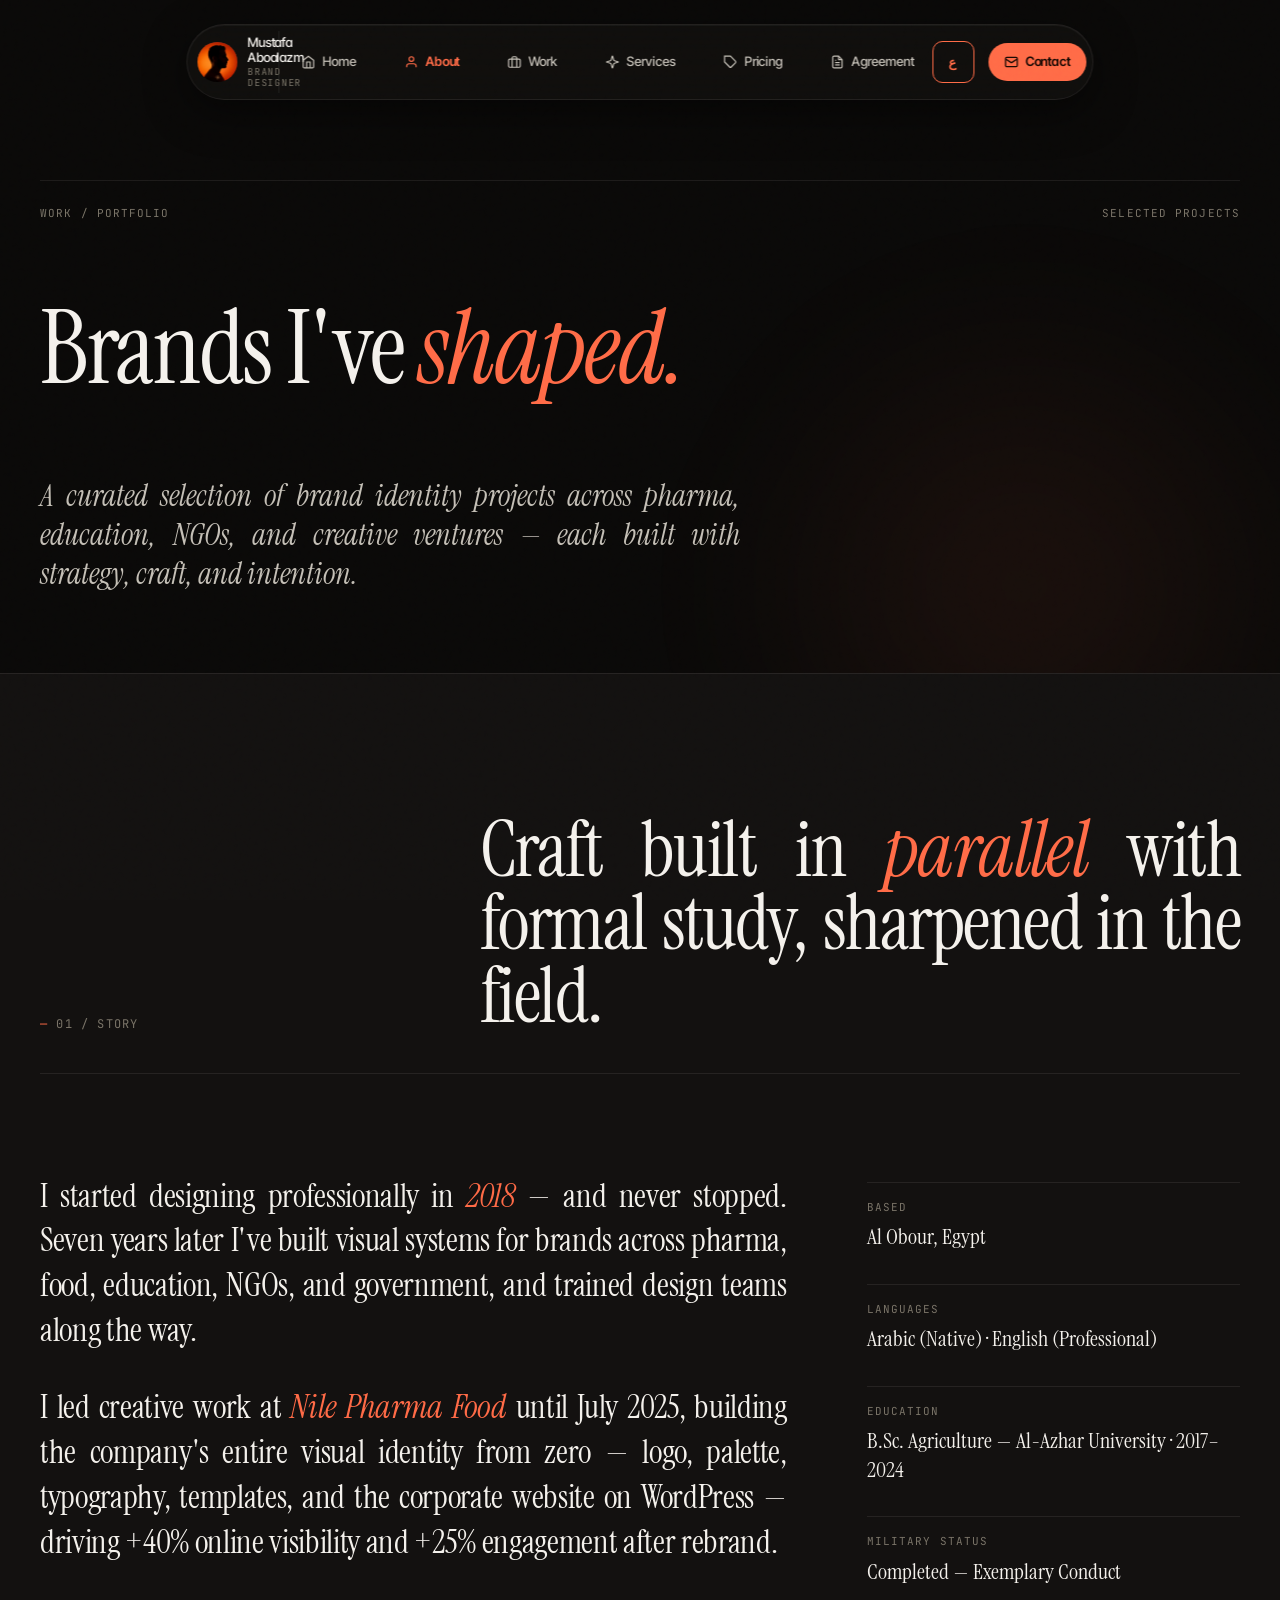
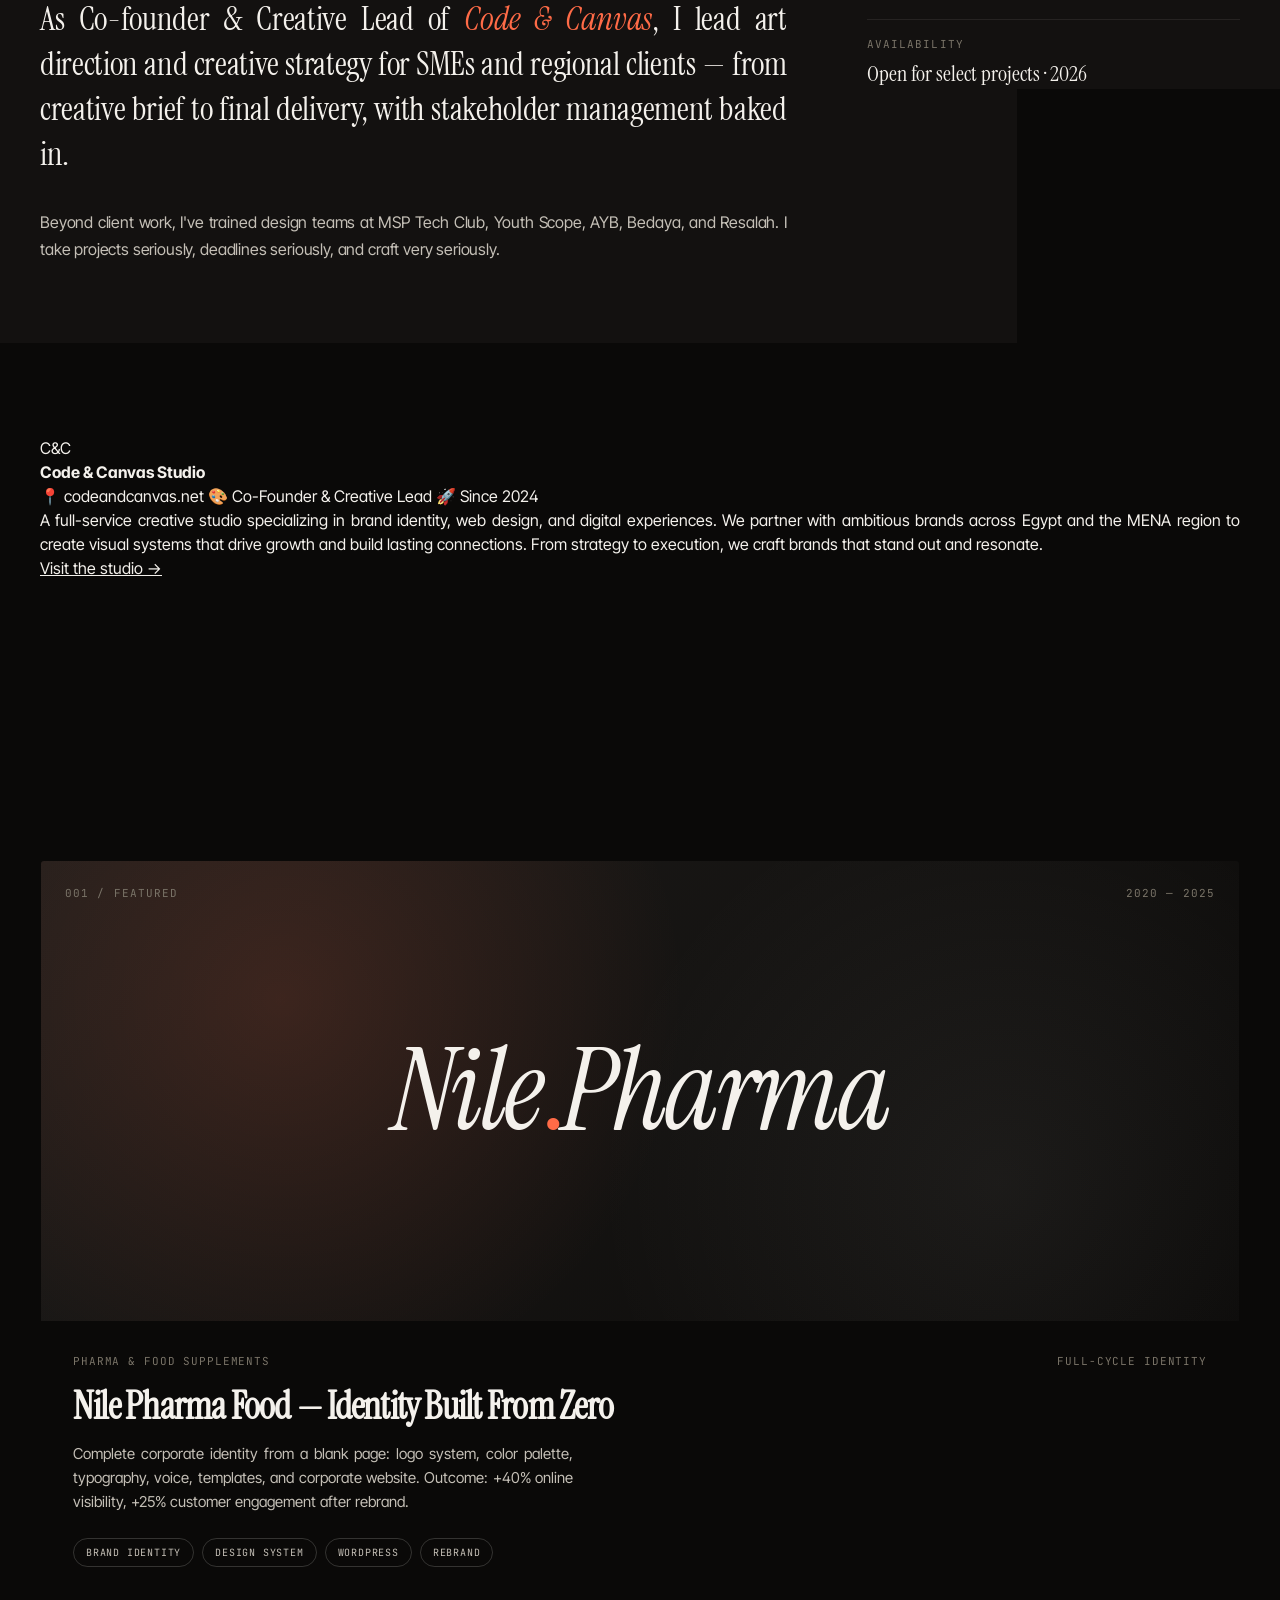
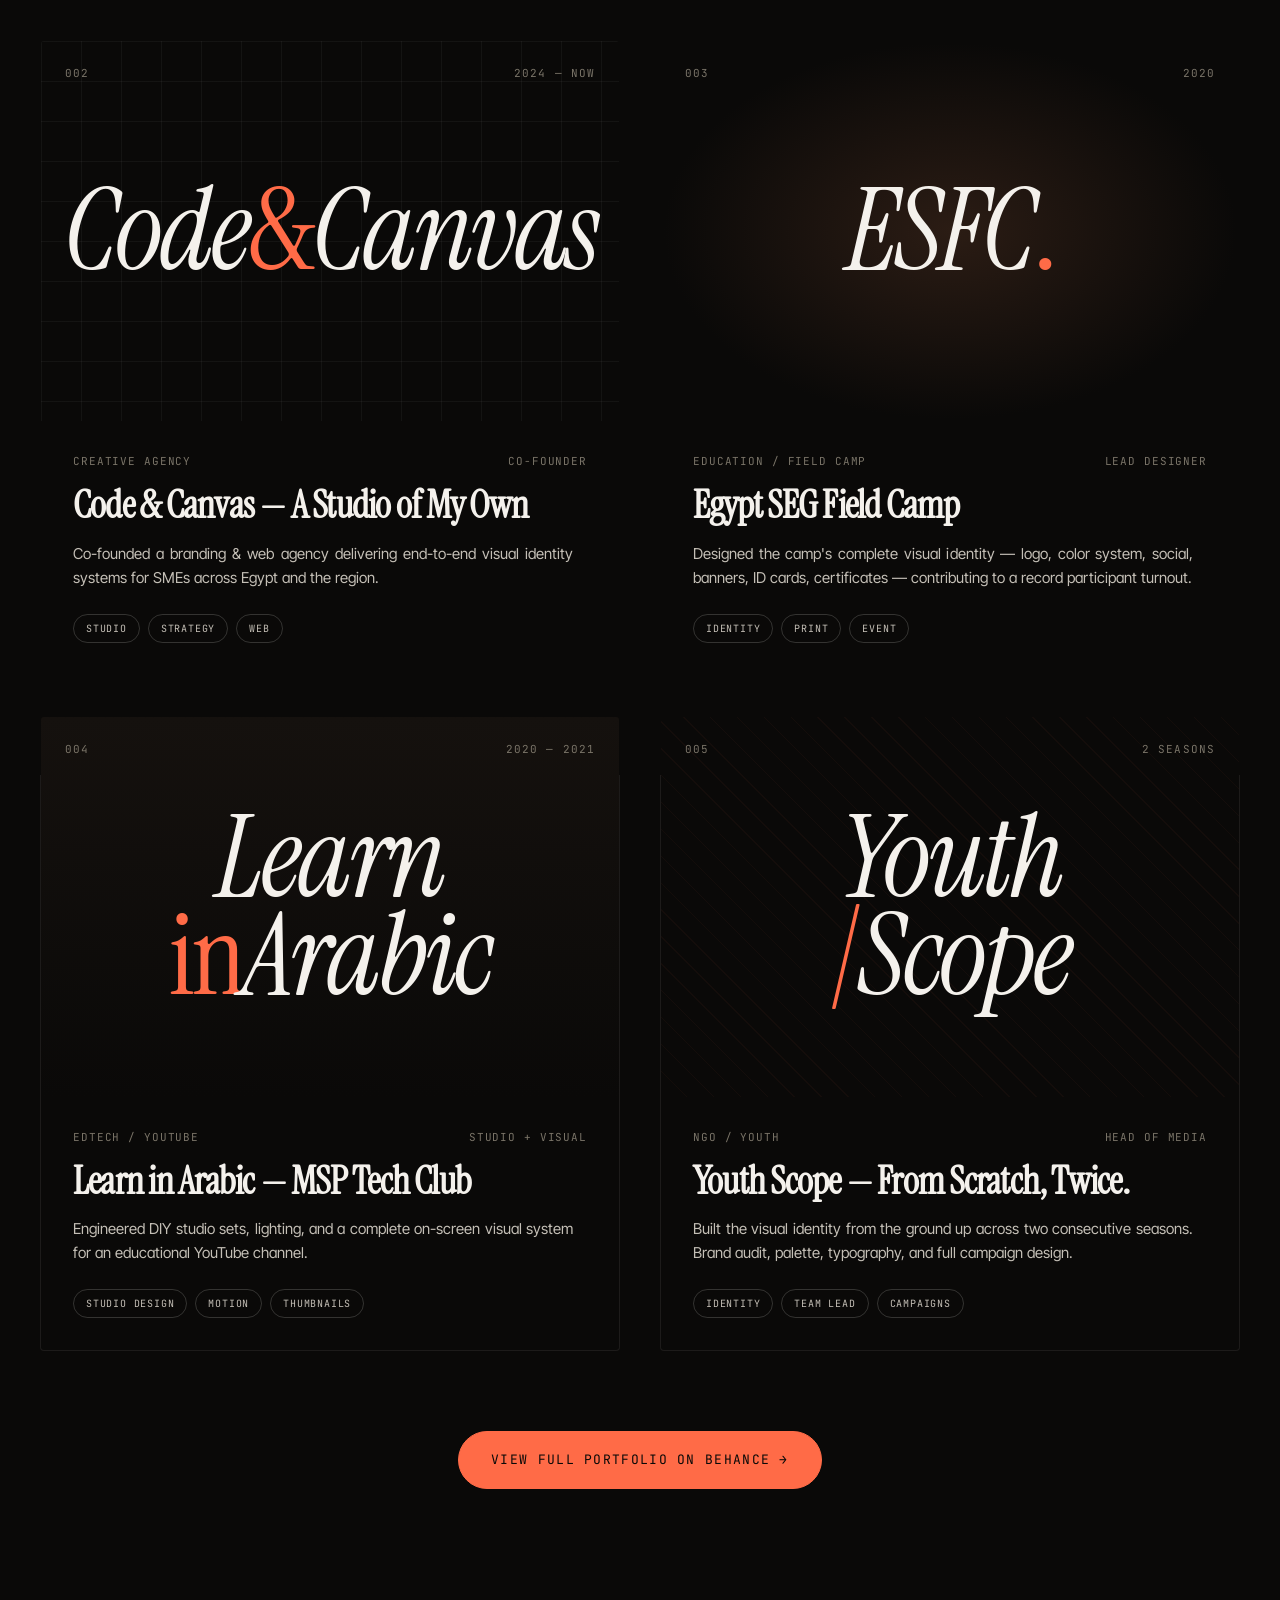
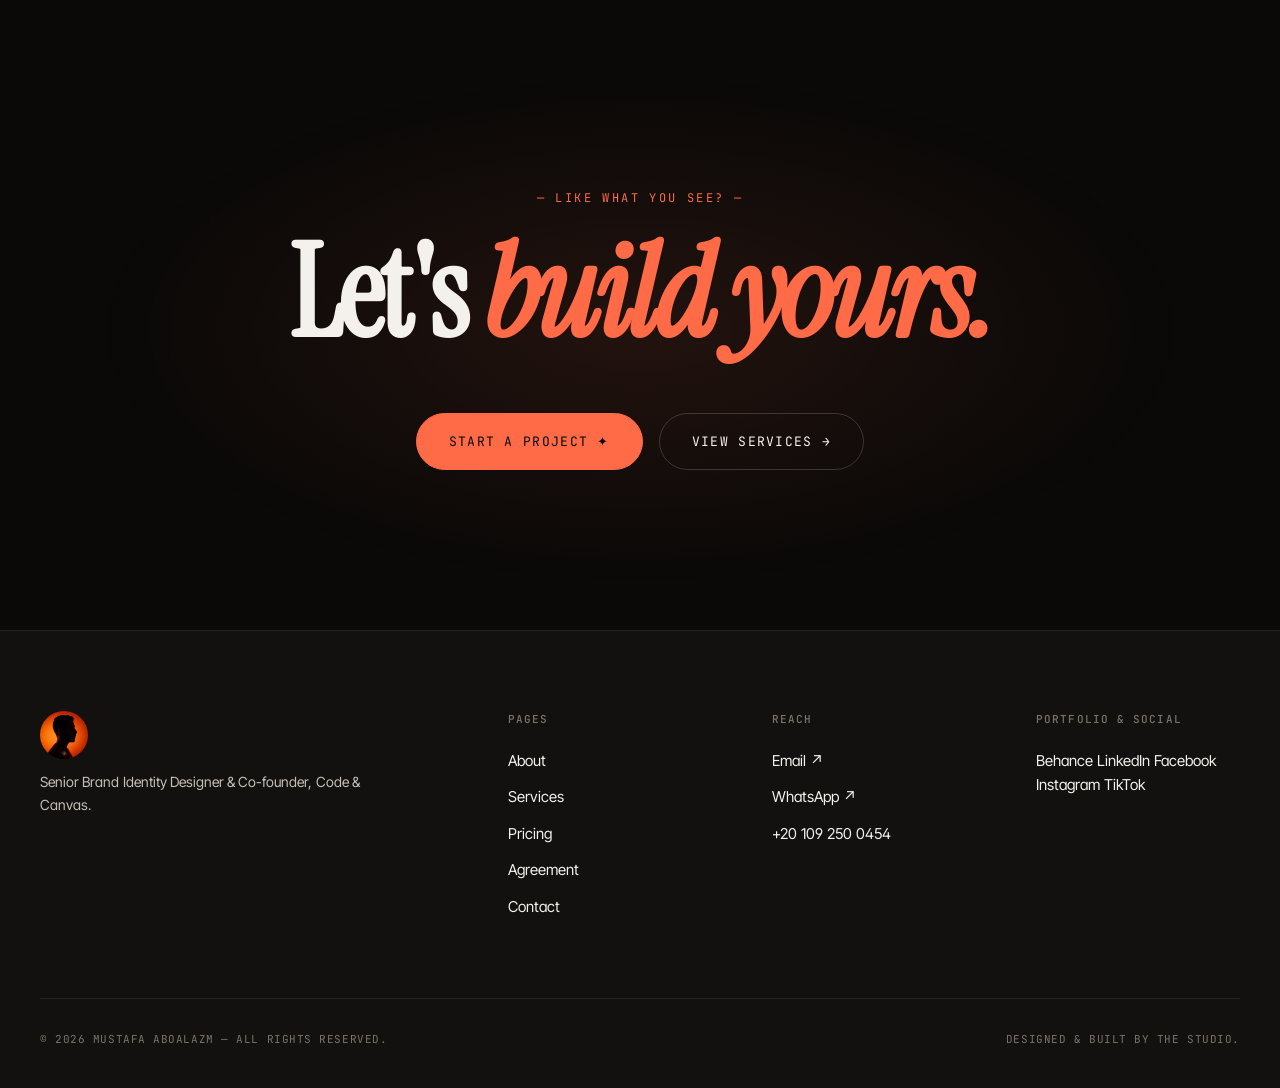
==== commit a8c1152c: "Resolve merge conflicts and unify nav/footer links" ====
--- a/about.html
+++ b/about.html
@@ -45,8 +45,8 @@
 
 <!-- =============== NAV =============== -->
 <nav class="nav" aria-label="Primary">
-  <a href="home.html" class="nav-brand" aria-label="Home">
-    <img class="nav-avatar" src="images/Avatar.png" alt="Mustafa Aboalazm" />
+  <a href="home.html" class="nav-brand">
+    <img class="nav-avatar" src="images/Avatar.png" alt="Mustafa Aboalazm" style="width:40px;height:40px;border-radius:50%;object-fit:cover" />
     <div class="nav-brand-text">
       <span class="nav-brand-name">Mustafa Aboalazm</span>
       <span class="nav-brand-role" data-i18n="nav.role">Brand Designer</span>
@@ -54,8 +54,8 @@
   </a>
   <ul class="nav-links">
     <li><a href="home.html" class="nav-link"><svg viewBox="0 0 24 24" fill="none" stroke="currentColor" stroke-width="2"><path d="m3 9 9-7 9 7v11a2 2 0 0 1-2 2H5a2 2 0 0 1-2-2z"/><polyline points="9 22 9 12 15 12 15 22"/></svg><span data-i18n="nav.home">Home</span></a></li>
-    <li><a href="about.html" class="nav-link"><svg viewBox="0 0 24 24" fill="none" stroke="currentColor" stroke-width="2"><path d="M20 21v-2a4 4 0 0 0-4-4H8a4 4 0 0 0-4 4v2"/><circle cx="12" cy="7" r="4"/></svg><span data-i18n="nav.about">About</span></a></li>
-    <li><a href="work.html" class="nav-link active"><svg viewBox="0 0 24 24" fill="none" stroke="currentColor" stroke-width="2"><rect width="20" height="14" x="2" y="7" rx="2"/><path d="M16 21V5a2 2 0 0 0-2-2h-4a2 2 0 0 0-2 2v16"/></svg><span data-i18n="nav.work">Work</span></a></li>
+    <li><a href="about.html" class="nav-link active"><svg viewBox="0 0 24 24" fill="none" stroke="currentColor" stroke-width="2"><path d="M20 21v-2a4 4 0 0 0-4-4H8a4 4 0 0 0-4 4v2"/><circle cx="12" cy="7" r="4"/></svg><span data-i18n="nav.about">About</span></a></li>
+    <li><a href="work.html" class="nav-link"><svg viewBox="0 0 24 24" fill="none" stroke="currentColor" stroke-width="2"><rect width="20" height="14" x="2" y="7" rx="2"/><path d="M16 21V5a2 2 0 0 0-2-2h-4a2 2 0 0 0-2 2v16"/></svg><span data-i18n="nav.work">Work</span></a></li>
     <li><a href="services.html" class="nav-link"><svg viewBox="0 0 24 24" fill="none" stroke="currentColor" stroke-width="2"><path d="M9.937 15.5A2 2 0 0 0 8.5 14.063l-6.135-1.582a.5.5 0 0 1 0-.962L8.5 9.936A2 2 0 0 0 9.937 8.5l1.582-6.135a.5.5 0 0 1 .963 0L14.063 8.5A2 2 0 0 0 15.5 9.937l6.135 1.581a.5.5 0 0 1 0 .964L15.5 14.063a2 2 0 0 0-1.437 1.437l-1.582 6.135a.5.5 0 0 1-.963 0z"/></svg><span data-i18n="nav.services">Services</span></a></li>
     <li><a href="pricing.html" class="nav-link"><svg viewBox="0 0 24 24" fill="none" stroke="currentColor" stroke-width="2"><path d="M20.59 13.41l-7.17 7.17a2 2 0 0 1-2.83 0L2 12V2h10l8.59 8.59a2 2 0 0 1 0 2.82z"/><line x1="7" y1="7" x2="7.01" y2="7"/></svg><span data-i18n="nav.pricing">Pricing</span></a></li>
     <li><a href="agreement.html" class="nav-link"><svg viewBox="0 0 24 24" fill="none" stroke="currentColor" stroke-width="2"><path d="M14 2H6a2 2 0 0 0-2 2v16a2 2 0 0 0 2 2h12a2 2 0 0 0 2-2V8z"/><polyline points="14 2 14 8 20 8"/><line x1="16" y1="13" x2="8" y2="13"/><line x1="16" y1="17" x2="8" y2="17"/><polyline points="10 9 9 9 8 9"/></svg><span data-i18n="nav.agreement">Agreement</span></a></li>
@@ -83,7 +83,47 @@
   <p class="hero-tagline reveal delay-2" data-i18n="work.tagline" style="margin-top:40px;max-width:700px">A curated selection of brand identity projects across pharma, education, NGOs, and creative ventures — each built with strategy, craft, and intention.</p>
 </header>
 
-<!-- =============== PROJECTS =============== -->
+<!-- =============== INTRO / STORY =============== -->
+<section class="section section-alt">
+  <div class="section-head">
+    <div class="section-num scroll-reveal" data-i18n="story.num">01 / Story</div>
+    <h2 class="section-title scroll-reveal" data-i18n-html="story.title">Craft built in <em>parallel</em> with formal study, sharpened in the field.</h2>
+  </div>
+  <div class="about-grid">
+    <div class="about-prose">
+      <p class="scroll-reveal" data-i18n-html="story.p1">I started designing professionally in <em>2018</em> — and never stopped. Seven years later I've built visual systems for brands across pharma, food, education, NGOs, and government, and trained design teams along the way.</p>
+      <p class="scroll-reveal" data-i18n-html="story.p2">I led creative work at <em>Nile Pharma Food</em> until July 2025, building the company's entire visual identity from zero — logo, palette, typography, templates, and the corporate website on WordPress — driving +40% online visibility and +25% engagement after rebrand.</p>
+      <p class="scroll-reveal" data-i18n-html="story.p3">As Co-founder & Creative Lead of <em>Code & Canvas</em>, I lead art direction and creative strategy for SMEs and regional clients — from creative brief to final delivery, with stakeholder management baked in.</p>
+      <p class="small scroll-reveal" data-i18n-html="story.p4">Beyond client work, I've trained design teams at MSP Tech Club, Youth Scope, AYB, Bedaya, and Resalah. I take projects seriously, deadlines seriously, and craft very seriously.</p>
+    </div>
+    <aside class="about-side">
+      <div class="about-fact scroll-reveal"><div class="about-fact-label" data-i18n="fact.based.label">Based</div><div class="about-fact-value" data-i18n="fact.based.value">Al Obour, Egypt</div></div>
+      <div class="about-fact scroll-reveal"><div class="about-fact-label" data-i18n="fact.lang.label">Languages</div><div class="about-fact-value" data-i18n="fact.lang.value">Arabic (Native) · English (Professional)</div></div>
+      <div class="about-fact scroll-reveal"><div class="about-fact-label" data-i18n="fact.edu.label">Education</div><div class="about-fact-value" data-i18n="fact.edu.value">B.Sc. Agriculture — Al-Azhar University · 2017–2024</div></div>
+      <div class="about-fact scroll-reveal"><div class="about-fact-label" data-i18n="fact.military.label">Military Status</div><div class="about-fact-value" data-i18n="fact.military.value">Completed — Exemplary Conduct</div></div>
+      <div class="about-fact scroll-reveal"><div class="about-fact-label" data-i18n="fact.avail.label">Availability</div><div class="about-fact-value" data-i18n="fact.avail.value">Open for select projects · 2026</div></div>
+    </aside>
+  </div>
+</section>
+
+<!-- =============== CODE & CANVAS STUDIO BANNER =============== -->
+<section class="section" style="padding-top: 0;">
+  <div class="studio-banner scroll-reveal">
+    <div class="studio-banner-icon">C&C</div>
+    <div class="studio-banner-content">
+      <h4 data-i18n="studio.title">Code & Canvas Studio</h4>
+      <div class="studio-banner-meta">
+        <span>📍 codeandcanvas.net</span>
+        <span>🎨 Co-Founder & Creative Lead</span>
+        <span>🚀 Since 2024</span>
+      </div>
+      <p data-i18n="studio.desc">A full-service creative studio specializing in brand identity, web design, and digital experiences. We partner with ambitious brands across Egypt and the MENA region to create visual systems that drive growth and build lasting connections. From strategy to execution, we craft brands that stand out and resonate.</p>
+      <a href="https://codeandcanvas.net/" target="_blank" rel="noopener" class="studio-banner-link" data-i18n="studio.link">Visit the studio →</a>
+    </div>
+  </div>
+</section>
+
+<!-- =============== HOW I THINK =============== -->
 <section class="section">
   <div class="project-grid">
     <a href="https://www.behance.net/aboalazm" target="_blank" rel="noopener" class="project featured scroll-reveal">
@@ -212,17 +252,45 @@
 <!-- =============== FOOTER =============== -->
 <footer class="footer">
   <div class="footer-grid">
-    <div class="footer-brand"><div class="footer-mark">M<em>A</em>.</div><p data-i18n="footer.brand.desc">Senior Brand Identity Designer & Co-founder, Code & Canvas.</p></div>
-    <div class="footer-col"><h6 data-i18n="footer.pages">Pages</h6><ul><li><a href="work.html" data-i18n="nav.work">Work</a></li><li><a href="about.html" data-i18n="nav.about">About</a></li><li><a href="services.html" data-i18n="nav.services">Services</a></li><li><a href="pricing.html" data-i18n="nav.pricing">Pricing</a></li><li><a href="agreement.html" data-i18n="nav.agreement">Agreement</a></li><li><a href="contact.html" data-i18n="nav.contact">Contact</a></li></ul></div>
-    <div class="footer-col"><h6 data-i18n="footer.reach">Reach</h6><ul><li><a href="mailto:Mustafaaboalazm@mail.ru">Email ↗</a></li><li><a href="https://wa.me/201092500454" target="_blank">WhatsApp ↗</a></li><li><a href="tel:+201092500454">+20 109 250 0454</a></li></ul></div>
-    <div class="footer-col"><h6 data-i18n="footer.portfolio">Portfolio</h6><ul><li><a href="https://www.behance.net/aboalazm" target="_blank">Behance ↗</a></li><li><a href="https://www.linkedin.com/in/aboalazm" target="_blank">LinkedIn ↗</a></li><li><a href="https://www.facebook.com/3boalazm" target="_blank">Facebook ↗</a></li><li><a href="https://www.instagram.com/3boalazm" target="_blank">Instagram ↗</a></li><li><a href="https://www.tiktok.com/@mustafaaboalazm" target="_blank">TikTok ↗</a></li></ul></div>
+    <div class="footer-brand">
+      <img src="images/Avatar.png" alt="Mustafa Aboalazm" style="width:48px;height:48px;border-radius:50%;object-fit:cover;margin-bottom:12px" />
+      <p data-i18n="footer.brand.desc">Senior Brand Identity Designer & Co-founder, Code & Canvas.</p>
+    </div>
+    <div class="footer-col">
+      <h6 data-i18n="footer.pages">Pages</h6>
+      <ul>
+        <li><a href="about.html" data-i18n="nav.about">About</a></li>
+        <li><a href="services.html" data-i18n="nav.services">Services</a></li>
+        <li><a href="pricing.html" data-i18n="nav.pricing">Pricing</a></li>
+        <li><a href="agreement.html">Agreement</a></li>
+        <li><a href="contact.html" data-i18n="nav.contact">Contact</a></li>
+      </ul>
+    </div>
+    <div class="footer-col">
+      <h6 data-i18n="footer.reach">Reach</h6>
+      <ul>
+        <li><a href="mailto:Mustafaaboalazm@mail.ru">Email ↗</a></li>
+        <li><a href="https://wa.me/201092500454" target="_blank">WhatsApp ↗</a></li>
+        <li><a href="tel:+201092500454">+20 109 250 0454</a></li>
+      </ul>
+    </div>
+    <div class="footer-col">
+      <h6 data-i18n="footer.portfolio">Portfolio & Social</h6>
+      <div class="footer-social-links">
+        <a href="https://www.behance.net/aboalazm" target="_blank" data-i18n="social.behance">Behance</a>
+        <a href="https://www.linkedin.com/in/aboalazm" target="_blank" data-i18n="social.linkedin">LinkedIn</a>
+        <a href="https://www.facebook.com/3boalazm" target="_blank" data-i18n="social.facebook">Facebook</a>
+        <a href="https://www.instagram.com/3boalazm" target="_blank" data-i18n="social.instagram">Instagram</a>
+        <a href="https://www.tiktok.com/@mustafaaboalazm" target="_blank" data-i18n="social.tiktok">TikTok</a>
+      </div>
+    </div>
   </div>
   <div class="footer-bottom"><span data-i18n="footer.copyright">© 2026 Mustafa Aboalazm — All rights reserved.</span><span data-i18n="footer.credit">Designed & built by the studio.</span></div>
 </footer>
 
 <script src="scripts.js"></script>
 <script>
-(function(){const T={en:{'nav.role':'Brand Designer','nav.home':'Home','nav.about':'About','nav.work':'Work','nav.services':'Services','nav.pricing':'Pricing','nav.contact':'Contact','work.meta1':'Work / Portfolio','work.meta2':'Selected projects','work.title':'Brands I\'ve <span class="italic">shaped.</span>','work.tagline':'A curated selection of brand identity projects across pharma, education, NGOs, and creative ventures — each built with strategy, craft, and intention.','proj1.meta1':'Pharma & Food Supplements','proj1.meta2':'Full-cycle Identity','proj1.title':'Nile Pharma Food — Identity Built From Zero','proj1.desc':'Complete corporate identity from a blank page: logo system, color palette, typography, voice, templates, and corporate website. Outcome: +40% online visibility, +25% customer engagement after rebrand.','proj2.meta1':'Creative Agency','proj2.meta2':'Co-founder','proj2.title':'Code & Canvas — A Studio of My Own','proj2.desc':'Co-founded a branding & web agency delivering end-to-end visual identity systems for SMEs across Egypt and the region.','proj3.meta1':'Education / Field Camp','proj3.meta2':'Lead Designer','proj3.title':'Egypt SEG Field Camp','proj3.desc':'Designed the camp\'s complete visual identity — logo, color system, social, banners, ID cards, certificates — contributing to a record participant turnout.','proj4.meta1':'EdTech / YouTube','proj4.meta2':'Studio + Visual','proj4.title':'Learn in Arabic — MSP Tech Club','proj4.desc':'Engineered DIY studio sets, lighting, and a complete on-screen visual system for an educational YouTube channel.','proj5.meta1':'NGO / Youth','proj5.meta2':'Head of Media','proj5.title':'Youth Scope — From Scratch, Twice.','proj5.desc':'Built the visual identity from the ground up across two consecutive seasons. Brand audit, palette, typography, and full campaign design.','tag1':'Brand Identity','tag2':'Design System','tag3':'WordPress','tag4':'Rebrand','tag5':'Studio','tag6':'Strategy','tag7':'Web','tag8':'Identity','tag9':'Print','tag10':'Event','tag11':'Studio Design','tag12':'Motion','tag13':'Thumbnails','tag14':'Identity','tag15':'Team Lead','tag16':'Campaigns','work.behance':'View Full Portfolio on Behance →','work.cta.eyebrow':'— Like what you see? —','work.cta.title':'Let\'s <em>build yours.</em>','work.cta.btn1':'Start a Project ✦','work.cta.btn2':'View Services →','footer.brand.desc':'Senior Brand Identity Designer & Co-founder, Code & Canvas.','footer.pages':'Pages','footer.reach':'Reach','footer.portfolio':'Portfolio','footer.copyright':'© 2026 Mustafa Aboalazm — All rights reserved.','footer.credit':'Designed & built by the studio.'},ar:{'nav.role':'مصمم هوية بصرية','nav.home':'الرئيسية','nav.about':'عني','nav.work':'أعمالي','nav.services':'الخدمات','nav.pricing':'الأسعار','nav.contact':'تواصل','work.meta1':'أعمالي / المحفظة','work.meta2':'مشاريع مختارة','work.title':'علامات تجارية <span class="italic">صُغتُها.</span>','work.tagline':'مجموعة منتقاة من مشاريع هوية العلامة التجارية عبر الدواء والتعليم والمنظمات غير الحكومية والمشاريع الإبداعية — كل منها بُني باستراتيجية وحرفة وقصد.','proj1.meta1':'الدواء والمكملات الغذائية','proj1.meta2':'هوية متكاملة','proj1.title':'Nile Pharma Food — هوية بُنيت من الصفر','proj1.desc':'هوية مؤسسية متكاملة من صفحة بيضاء: نظام شعار، لوحة ألوان، طباعة، صوت، قوالب، وموقع إلكتروني. النتيجة: +40% في الوضوح الرقمي، +25% في تفاعل العملاء بعد إعادة التصميم.','proj2.meta1':'وكالة إبداعية','proj2.meta2':'مؤسس مشارك','proj2.title':'Code & Canvas — استوديو من صنعي','proj2.desc':'أسست وكالة علامات تجارية وويب تقدم أنظمة هوية بصرية متكاملة للشركات الصغيرة والمتوسطة في مصر والمنطقة.','proj3.meta1':'تعليم / معسكر ميداني','proj3.meta2':'المصمم الرئيسي','proj3.title':'معسكر مصر الميداني لـ SEG','proj3.desc':'صممت الهوية البصرية الكاملة للمعسكر — شعار، نظام ألوان، سوشيال ميديا، لافتات، بطاقات هوية، شهادات — مما أسهم في تحقيق رقم قياسي في المشاركة.','proj4.meta1':'تقنية التعليم / يوتيوب','proj4.meta2':'استوديو + بصري','proj4.title':'تعلّم بالعربي — نادي MSP التقني','proj4.desc':'صممت بنفسي إعداد الاستوديو والإضاءة ونظامًا بصريًا متكاملًا على الشاشة لقناة يوتيوب تعليمية.','proj5.meta1':'منظمة غير حكومية / شباب','proj5.meta2':'رئيس الإعلام','proj5.title':'Youth Scope — من الصفر، مرتين.','proj5.desc':'بنيت الهوية البصرية من الصفر عبر موسمين متتاليين. تدقيق العلامة، اللوحة اللونية، الطباعة، وتصميم الحملات الكاملة.','tag1':'هوية بصرية','tag2':'نظام تصميم','tag3':'ووردبريس','tag4':'إعادة تصميم','tag5':'استوديو','tag6':'استراتيجية','tag7':'ويب','tag8':'هوية','tag9':'طباعة','tag10':'فعالية','tag11':'تصميم استوديو','tag12':'موشن','tag13':'صور مصغرة','tag14':'هوية','tag15':'قيادة فريق','tag16':'حملات','work.behance':'← عرض المحفظة الكاملة على Behance','work.cta.eyebrow':'— أعجبك ما ترى؟ —','work.cta.title':'لنبنِ <em>علامتك.</em>','work.cta.btn1':'ابدأ مشروعك ✦','work.cta.btn2':'← استعرض الخدمات','footer.brand.desc':'مصمم هوية بصرية أول ومؤسس مشارك لـ Code & Canvas.','footer.pages':'الصفحات','footer.reach':'تواصل معي','footer.portfolio':'المحفظة','footer.copyright':'© 2026 مصطفى أبوالعزم — جميع الحقوق محفوظة.','footer.credit':'تصميم وتطوير الاستوديو.'}};function applyLang(l){const d=T[l];if(!d)return;document.querySelectorAll('[data-i18n]').forEach(e=>{const k=e.getAttribute('data-i18n');if(d[k]!==undefined)e.textContent=d[k]});document.querySelectorAll('[data-i18n-html]').forEach(e=>{const k=e.getAttribute('data-i18n-html');if(d[k]!==undefined)e.innerHTML=d[k]});document.documentElement.setAttribute('lang',l);document.documentElement.setAttribute('dir',l==='ar'?'rtl':'ltr');try{localStorage.setItem('preferred-lang',l)}catch(_){}}const btn=document.getElementById('lang-toggle');if(btn){btn.addEventListener('click',()=>{const c=document.documentElement.getAttribute('lang')||'en';applyLang(c==='en'?'ar':'en')})}try{const s=localStorage.getItem('preferred-lang');if(s&&s!=='en')applyLang(s)}catch(_){}})();
+(function(){const T={en:{'nav.role':'Brand Designer','nav.home':'Home','nav.about':'About','nav.work':'Work','nav.services':'Services','nav.pricing':'Pricing','nav.contact':'Contact','hero.meta.left':'About / The story','hero.meta.right':'Est. 2018','hero.title':'Designer.<br>Co-founder.<br><span class="italic">Builder of brands.</span>','story.num':'01 / Story','story.title':'Craft built in <em>parallel</em> with formal study, sharpened in the field.','story.p1':'I started designing professionally in <em>2018</em> — and never stopped. Seven years later I\'ve built visual systems for brands across pharma, food, education, NGOs, and government, and trained design teams along the way.','story.p2':'I led creative work at <em>Nile Pharma Food</em> until July 2025, building the company\'s entire visual identity from zero — logo, palette, typography, templates, and the corporate website on WordPress — driving +40% online visibility and +25% engagement after rebrand.','story.p3':'As Co-founder & Creative Lead of <em>Code & Canvas</em>, I lead art direction and creative strategy for SMEs and regional clients — from creative brief to final delivery, with stakeholder management baked in.','story.p4':'Beyond client work, I\'ve trained design teams at MSP Tech Club, Youth Scope, AYB, Bedaya, and Resalah. I take projects seriously, deadlines seriously, and craft very seriously.','fact.based.label':'Based','fact.based.value':'Al Obour, Egypt','fact.lang.label':'Languages','fact.lang.value':'Arabic (Native) · English (Professional)','fact.edu.label':'Education','fact.edu.value':'B.Sc. Agriculture — Al-Azhar University · 2017–2024','fact.military.label':'Military Status','fact.military.value':'Completed — Exemplary Conduct','fact.avail.label':'Availability','fact.avail.value':'Open for select projects · 2026','think.num':'02 / How I think','think.title':'Four principles I <em>refuse</em> to compromise.','think.s1.title':'Strategy before design','think.s1.desc':'No logo until the positioning, audience, and personality are agreed in writing. Without strategy, any logo can be right or wrong — there\'s no way to judge.','think.s2.title':'Systems, not artifacts','think.s2.desc':'A logo is the entry. The real work is the system that follows — color, typography, voice, templates — so the brand stays itself across every touchpoint.','think.s3.title':'Show the work','think.s3.desc':'Mock the brand into real applications early. A logo on a white page is theory; a logo on a business card, a package, a screen — that\'s the test.','think.s4.title':'Deliver, don\'t dump','think.s4.desc':'Final files come with brand guidelines, a handover call, and 30 days of support. The job isn\'t done when the design is done — it\'s done when the team can run with it.','exp.num':'03 / Experience','exp.title':'Roles that <em>shaped</em> the practice.','exp.t1.period':'Feb 2024 — Present','exp.t1.role':'Co-founder &amp; <em>Creative Lead</em>','exp.t1.org':'Code & Canvas — Creative Agency','exp.t1.li1':'Co-founded a branding & web development agency for Egyptian SMEs and regional clients.','exp.t1.li2':'Lead all art direction and creative strategy: brand audits, logo systems, design systems, brand guidelines, UI/UX, client presentations.','exp.t1.li3':'Manage simultaneous client projects with full stakeholder management and on-time delivery.','exp.t2.period':'Nov 2020 — Jul 2025 · Full-time','exp.t2.role':'Media Director &amp; <em>Account Manager</em>','exp.t2.org':'Nile Pharma Food & Food Supplements','exp.t2.li1':'Built complete corporate visual identity from zero — logo, palette, typography, voice, layout system.','exp.t2.li2':'Designed and launched <strong>nilepharmafood.com</strong> on WordPress — drove +40% online visibility.','exp.t2.li3':'Led full rebrand initiative — +25% customer engagement within six months.','exp.t2.li4':'Coordinated stakeholder alignment across sales, accounting, and warehouse departments.','exp.t3.period':'Feb 2018 — Present · Part-time','exp.t3.role':'Senior Graphic Designer &amp; <em>Brand Consultant</em>','exp.t3.org':'Self-employed (Freelance)','exp.t3.li1':'Architected visual identity systems and brand guidelines for 20+ local and international clients.','exp.t3.li2':'End-to-end client relationships — from creative brief to final delivery as sole creative director.','exp.t3.li3':'Developed responsive WordPress websites integrated with brand systems.','exp.t3.li4':'Delivered Adobe Suite, personal branding, and CV writing workshops for MSP, Youth Scope, and Bedaya.','exp.t4.period':'May 2020 — Oct 2020','exp.t4.role':'Lead Camp <em>Designer</em>','exp.t4.org':'Egypt SEG Field Camp (ESFC)','exp.t4.li1':'Designed the camp\'s complete visual identity — logo, color system, social content, banners, ID cards, certificates.','exp.t4.li2':'Enhanced the camp\'s digital presence — record participant registrations.','exp.t5.period':'Mar 2020 — May 2020','exp.t5.role':'Graphic Design <em>Instructor</em>','exp.t5.org':'Premier Group','exp.t5.desc':'Delivered intensive design training in Adobe Photoshop, Illustrator, and InDesign with industry-aligned hands-on projects.','tools.num':'04 / Toolbox','tools.title':'The kit I bring to every <em>brief.</em>','tools.col1.title':'Design & Identity','tools.col2.title':'Motion, Photo & Video','tools.col3.title':'Audio Production','tools.col4.title':'Web & Development','tools.advanced':'Advanced','tools.pro':'Pro','tools.strong':'Strong','tools.solid':'Solid','tools.working':'Working','tools.certified':'Certified','tools.daily':'Daily','awards.num':'05 / Recognition','awards.title':'Awards, leadership, <em>community.</em>','award.1.title':'Best Leader of the Season','award.1.org':'MSP Tech Club — Illustrations Team','award.2.title':'Best Head of Media (×2 Seasons)','award.2.org':'Youth Scope','award.3.title':'Best Member (×2 Seasons)','award.3.org':'MSP Tech Club, Al-Azhar University','award.4.year':'Ongoing','award.4.title':'Volunteer Trainer','award.4.org':'MSP · Youth Scope · AYB · Bedaya · Resalah','award.5.title':'B.Sc. Agriculture','award.5.org':'Al-Azhar University · Grade: Good · Exemplary Conduct','award.6.title':'Packaging Technician Trainee','award.6.org':'Al Rawdah Factory + 4Films Print Training','cta.eyebrow':'— Like what you read? —','cta.title':'Let\'s <em>talk.</em>','cta.btn1':'Start a Project ✦','cta.btn2':'View Work →','footer.brand.desc':'Senior Brand Identity Designer & Co-founder, Code & Canvas.','footer.pages':'Pages','footer.reach':'Reach','footer.portfolio':'Portfolio & Social','footer.copyright':'© 2026 Mustafa Aboalazm — All rights reserved.','footer.credit':'Designed & built by the studio.','studio.title':'Code & Canvas Studio','studio.desc':'A full-service creative studio specializing in brand identity, web design, and digital experiences. We partner with ambitious brands across Egypt and the MENA region to create visual systems that drive growth and build lasting connections. From strategy to execution, we craft brands that stand out and resonate.','studio.link':'Visit the studio →','social.behance':'Behance','social.linkedin':'LinkedIn','social.facebook':'Facebook','social.instagram':'Instagram','social.tiktok':'TikTok'},ar:{'nav.role':'مصمم هوية بصرية','nav.home':'الرئيسية','nav.about':'عني','nav.work':'أعمالي','nav.services':'الخدمات','nav.pricing':'الأسعار','nav.contact':'تواصل','hero.meta.left':'عني / القصة','hero.meta.right':'منذ 2018','hero.title':'مصمم.<br>مؤسس مشارك.<br><span class="italic">بانٍ للعلامات التجارية.</span>','story.num':'01 / القصة','story.title':'حرفة بُنيت <em>بالتوازي</em> مع الدراسة، وصُقلت في الميدان.','story.p1':'بدأت التصميم احترافيًا في <em>2018</em> — ولم أتوقف. بعد سبع سنوات، بنيت أنظمة بصرية لعلامات تجارية في الدواء والغذاء والتعليم والمنظمات غير الحكومية والحكومة، ودربت فرق تصميم على امتداد هذه الرحلة.','story.p2':'قدت الأعمال الإبداعية في <em>Nile Pharma Food</em> حتى يوليو 2025، حيث بنيت الهوية البصرية الكاملة للشركة من الصفر — الشعار، اللوحة اللونية، الطباعة، القوالب، والموقع الإلكتروني على WordPress — مما أسهم في رفع الوضوح الرقمي بنسبة +40% وتفاعل العملاء بنسبة +25% بعد إعادة التصميم.','story.p3':'بوصفي مؤسسًا مشاركًا وقائدًا إبداعيًا لـ <em>Code & Canvas</em>، أقود الإدارة الفنية والاستراتيجية الإبداعية للشركات الصغيرة والمتوسطة والعملاء الإقليميين — من الإحاطة الإبداعية حتى التسليم النهائي، مع إدارة أصحاب المصلحة ضمن كل مرحلة.','story.p4':'خارج نطاق العمل مع العملاء، درّبت فرق تصميم في MSP Tech Club، وYouth Scope، وAYB، وBedaya، وResalah. أتعامل مع المشاريع بجدية، والمواعيد بجدية، والحرفة بجدية أكبر.','fact.based.label':'الإقامة','fact.based.value':'العبور، مصر','fact.lang.label':'اللغات','fact.lang.value':'العربية (اللغة الأم) · الإنجليزية (احترافية)','fact.edu.label':'التعليم','fact.edu.value':'بكالوريوس زراعة — جامعة الأزهر · 2017–2024','fact.military.label':'الحالة العسكرية','fact.military.value':'أتمّ الخدمة — قدوة حسنة','fact.avail.label':'التوافر','fact.avail.value':'متاح لمشاريع مختارة · 2026','think.num':'02 / كيف أفكر','think.title':'أربعة مبادئ <em>لا</em> أتنازل عنها.','think.s1.title':'الاستراتيجية قبل التصميم','think.s1.desc':'لا شعار حتى تُتفق الأطراف كتابيًا على التموضع والجمهور والشخصية. بدون استراتيجية، أي شعار قد يكون صحيحًا أو خاطئًا — لا توجد طريقة للحكم.','think.s2.title':'أنظمة لا منتجات منفردة','think.s2.desc':'الشعار هو نقطة البداية. العمل الحقيقي هو النظام الذي يليه — الألوان، والطباعة، والصوت، والقوالب — لتظل العلامة التجارية نفسها في كل نقطة تواصل.','think.s3.title':'أظهر العمل','think.s3.desc':'اعرض العلامة التجارية في تطبيقات حقيقية مبكرًا. الشعار على صفحة بيضاء نظرية؛ الشعار على بطاقة عمل، أو تغليف، أو شاشة — هذا هو الاختبار الحقيقي.','think.s4.title':'سلّم بعناية، لا تُلقِ الملفات','think.s4.desc':'تأتي الملفات النهائية مع دليل الهوية، وجلسة استلام، و30 يومًا من الدعم. المهمة لا تنتهي حين ينتهي التصميم — بل حين تستطيع الفرق تشغيله باستقلالية.','exp.num':'03 / الخبرة','exp.title':'أدوار <em>شكّلت</em> الممارسة المهنية.','exp.t1.period':'فبراير 2024 — حتى الآن','exp.t1.role':'مؤسس مشارك &amp; <em>قائد إبداعي</em>','exp.t1.org':'Code & Canvas — وكالة إبداعية','exp.t1.li1':'أسّست وكالة علامات تجارية وتطوير ويب للشركات الصغيرة والمتوسطة المصرية والعملاء الإقليميين.','exp.t1.li2':'أقود كل الإدارة الفنية والاستراتيجية الإبداعية: تدقيق العلامات التجارية، أنظمة الشعارات، أنظمة التصميم، أدلة الهوية، واجهة المستخدم/تجربة المستخدم، عروض العملاء.','exp.t1.li3':'أدير مشاريع متعددة للعملاء بشكل متزامن مع إدارة أصحاب المصلحة والتسليم في الوقت المحدد.','exp.t2.period':'نوفمبر 2020 — يوليو 2025 · دوام كامل','exp.t2.role':'مدير إعلام &amp; <em>مدير حسابات</em>','exp.t2.org':'Nile Pharma Food & Food Supplements','exp.t2.li1':'بنيت الهوية البصرية المؤسسية الكاملة من الصفر — الشعار، اللوحة اللونية، الطباعة، الصوت، نظام التخطيط.','exp.t2.li2':'صممت وأطلقت <strong>nilepharmafood.com</strong> على WordPress — رفع الوضوح الرقمي بنسبة +40%.','exp.t2.li3':'قدت مبادرة إعادة التصميم الكاملة — +25% في تفاعل العملاء خلال ستة أشهر.','exp.t2.li4':'نسّقت توافق أصحاب المصلحة عبر أقسام المبيعات والمحاسبة والمستودعات.','exp.t3.period':'فبراير 2018 — حتى الآن · دوام جزئي','exp.t3.role':'مصمم جرافيك أول &amp; <em>مستشار هوية بصرية</em>','exp.t3.org':'عمل حر (Freelance)','exp.t3.li1':'صممت أنظمة هوية بصرية وأدلة علامات تجارية لأكثر من 20 عميلًا محليًا ودوليًا.','exp.t3.li2':'علاقات متكاملة مع العملاء — من الإحاطة الإبداعية حتى التسليم النهائي بوصفي المدير الإبداعي الوحيد.','exp.t3.li3':'طوّرت مواقع ووردبريس متجاوبة مدمجة مع أنظمة الهوية البصرية.','exp.t3.li4':'قدّمت ورش أدوبي سويت والعلامة الشخصية وكتابة السيرة الذاتية لـ MSP وYouth Scope وBedaya.','exp.t4.period':'مايو 2020 — أكتوبر 2020','exp.t4.role':'المصمم الرئيسي للمعسكر <em>الميداني</em>','exp.t4.org':'معسكر مصر الميداني لـ SEG (ESFC)','exp.t4.li1':'صممت الهوية البصرية الكاملة للمعسكر — شعار، نظام ألوان، محتوى سوشيال، لافتات، بطاقات هوية، شهادات.','exp.t4.li2':'عزّزت الحضور الرقمي للمعسكر — تحقيق رقم قياسي في التسجيلات.','exp.t5.period':'مارس 2020 — مايو 2020','exp.t5.role':'مدرّب <em>تصميم جرافيك</em>','exp.t5.org':'Premier Group','exp.t5.desc':'قدّمت تدريبًا مكثفًا على أدوبي فوتوشوب وإليستريتور وإن ديزاين مع مشاريع تطبيقية متوافقة مع متطلبات الصناعة.','tools.num':'04 / أدوات العمل','tools.title':'ما أحضره لكل <em>مشروع.</em>','tools.col1.title':'التصميم والهوية','tools.col2.title':'الموشن والتصوير والفيديو','tools.col3.title':'الإنتاج الصوتي','tools.col4.title':'الويب والتطوير','tools.advanced':'متقدم','tools.pro':'محترف','tools.strong':'قوي','tools.solid':'متين','tools.working':'يعمل به','tools.certified':'معتمد','tools.daily':'يومي','awards.num':'05 / التقدير والجوائز','awards.title':'جوائز، قيادة، <em>مجتمع.</em>','award.1.title':'أفضل قائد للموسم','award.1.org':'MSP Tech Club — فريق الرسوم التوضيحية','award.2.title':'أفضل رئيس إعلام (×٢ موسمين)','award.2.org':'Youth Scope','award.3.title':'أفضل عضو (×٢ موسمين)','award.3.org':'MSP Tech Club، جامعة الأزهر','award.4.year':'مستمر','award.4.title':'مدرّب متطوع','award.4.org':'MSP · Youth Scope · AYB · Bedaya · Resalah','award.5.title':'بكالوريوس زراعة','award.5.org':'جامعة الأزهر · تقدير: جيد · قدوة حسنة','award.6.title':'متدرب فني تغليف','award.6.org':'مصنع الروضة + تدريب الطباعة 4Films','cta.eyebrow':'— أعجبك ما قرأت؟ —','cta.title':'لنتحدث <em>معًا.</em>','cta.btn1':'ابدأ مشروعك ✦','cta.btn2':'← شاهد الأعمال','footer.brand.desc':'مصمم هوية بصرية أول ومؤسس مشارك لـ Code & Canvas. أبني العلامات بوضوح وحرفة واحترام للعمل.','footer.pages':'الصفحات','footer.reach':'تواصل معي','footer.portfolio':'المحفظة والسوشيال','footer.copyright':'© 2026 مصطفى أبوالعزم — جميع الحقوق محفوظة.','footer.credit':'تصميم وتطوير الاستوديو.','studio.title':'استوديو كود وكانفاس','studio.desc':'استوديو إبداعي متكامل الخدمات متخصص في هوية العلامة التجارية وتصميم الويب والتجارب الرقمية. نتشارك مع العلامات الطموحة في مصر ومنطقة الشرق الأوسط وشمال أفريقيا لإنشاء أنظمة بصرية تحقق النمو وتبني روابط دائمة. من الاستراتيجية إلى التنفيذ، نصنع علامات تبرز وتؤثر.','studio.link':'← زر الاستوديو','social.behance':'Behance','social.linkedin':'LinkedIn','social.facebook':'Facebook','social.instagram':'Instagram','social.tiktok':'TikTok'}};function applyLang(l){const d=T[l];if(!d)return;document.querySelectorAll('[data-i18n]').forEach(e=>{const k=e.getAttribute('data-i18n');if(d[k]!==undefined)e.textContent=d[k]});document.querySelectorAll('[data-i18n-html]').forEach(e=>{const k=e.getAttribute('data-i18n-html');if(d[k]!==undefined)e.innerHTML=d[k]});document.documentElement.setAttribute('lang',l);document.documentElement.setAttribute('dir',l==='ar'?'rtl':'ltr');try{localStorage.setItem('preferred-lang',l)}catch(_){}}const btn=document.getElementById('lang-toggle');if(btn){btn.addEventListener('click',()=>{const c=document.documentElement.getAttribute('lang')||'en';applyLang(c==='en'?'ar':'en')})}try{const s=localStorage.getItem('preferred-lang');if(s&&s!=='en')applyLang(s)}catch(_){}})();
 </script>
 </body>
 </html>
--- a/styles.css
+++ b/styles.css
@@ -8,8 +8,7 @@
 /* Thmanyah Font Import */
 @font-face {
   font-family: 'Thmanyah';
-  src: url('fonts/Thmanyah-Regular.woff2') format('woff2'),
-       url('fonts/Thmanyah-Regular.woff') format('woff');
+  src: url('fonts/thmanyahsans-Regular.otf') format('opentype');
   font-weight: 400;
   font-style: normal;
   font-display: swap;
@@ -17,8 +16,7 @@
 
 @font-face {
   font-family: 'Thmanyah';
-  src: url('fonts/Thmanyah-Medium.woff2') format('woff2'),
-       url('fonts/Thmanyah-Medium.woff') format('woff');
+  src: url('fonts/thmanyahsans-Medium.otf') format('opentype');
   font-weight: 500;
   font-style: normal;
   font-display: swap;
@@ -26,8 +24,7 @@
 
 @font-face {
   font-family: 'Thmanyah';
-  src: url('fonts/Thmanyah-SemiBold.woff2') format('woff2'),
-       url('fonts/Thmanyah-SemiBold.woff') format('woff');
+  src: url('fonts/thmanyahsans-Bold.otf') format('opentype');
   font-weight: 600;
   font-style: normal;
   font-display: swap;
@@ -35,8 +32,7 @@
 
 @font-face {
   font-family: 'Thmanyah';
-  src: url('fonts/Thmanyah-Bold.woff2') format('woff2'),
-       url('fonts/Thmanyah-Bold.woff') format('woff');
+  src: url('fonts/thmanyahsans-Black.otf') format('opentype');
   font-weight: 700;
   font-style: normal;
   font-display: swap;
@@ -586,7 +582,7 @@
 /* =================================================================
    SECTION COMMON
    ================================================================= */
-.section { padding: 140px 40px; position: relative; }
+.section { padding: 140px 40px; position: relative; max-width: 1600px; margin-left: auto; margin-right: auto; }
 .section-head {
   display: grid;
   grid-template-columns: 1fr 2fr;
@@ -1278,7 +1274,7 @@
   color: var(--ink-2);
   max-width: 640px;
 }
-.faq-item.open .faq-a { max-height: 400px; margin-top: 20px; }
+.faq-item.open .faq-a { max-height: 800px; margin-top: 20px; }
 
 /* =================================================================
    PROJECT CASE STUDY PAGE
@@ -2079,51 +2075,6 @@
 @media (max-width: 768px) {
   .step-row { grid-template-columns: 1fr; gap: 12px; padding: 28px 0; }
   .step-circle { width: 44px; height: 44px; font-size: 22px; }
-  /* أضف هذا التعديل لضمان المحاذاة */
-.nav-links {
-    display: flex;
-    align-items: center; /* للتأكد من أن الزر والروابط على خط واحد */
-    gap: 20px;
-}
-
-.lang-btn {
-    background: transparent;
-    /* استبدل اللون البرتقالي بكود اللون المستخدم في زر Contact عندك */
-    border: 1px solid #ff6b4a; 
-    color: #fff;
-    padding: 8px 16px;
-    cursor: pointer;
-    font-family: 'JetBrains Mono', monospace;
-    font-size: 12px;
-    font-weight: 500;
-    border-radius: 100px; /* شكل كبسولة */
-    transition: all 0.3s ease;
-    display: flex;
-    align-items: center;
-    justify-content: center;
-}
-
-.lang-btn:hover {
-    background: #ff6b4a; /* يمتلئ باللون عند الوقوف عليه */
-    color: #000;
-    transform: scale(1.05);
-}
-
-/* لضمان توزيع العناصر في الـ Nav بشكل احترافي */
-.nav {
-    display: flex;
-    justify-content: space-between;
-    align-items: center;
-    padding: 1rem 2rem;
-}
-.lang-btn:hover {
-    background: #fff;
-    color: #000;
-}
-}
-@media (max-width: 768px) {
-  .step-row { grid-template-columns: 1fr; gap: 12px; padding: 28px 0; }
-  .step-circle { width: 44px; height: 44px; font-size: 22px; }
 }
 
 /* =====================
@@ -2135,27 +2086,3 @@
   gap: 20px;
 }
 
-/* =====================
-   Language Toggle Button
-   ===================== */
-.lang-btn {
-  background: transparent;
-  border: 1px solid #ff6b4a;
-  color: #fff;
-  padding: 8px 16px;
-  cursor: pointer;
-  font-family: 'JetBrains Mono', monospace;
-  font-size: 12px;
-  font-weight: 500;
-  border-radius: 100px;
-  transition: all 0.3s ease;
-  display: flex;
-  align-items: center;
-  justify-content: center;
-}
-
-.lang-btn:hover {
-  background: #ff6b4a;
-  color: #000;
-  transform: scale(1.05);
-}
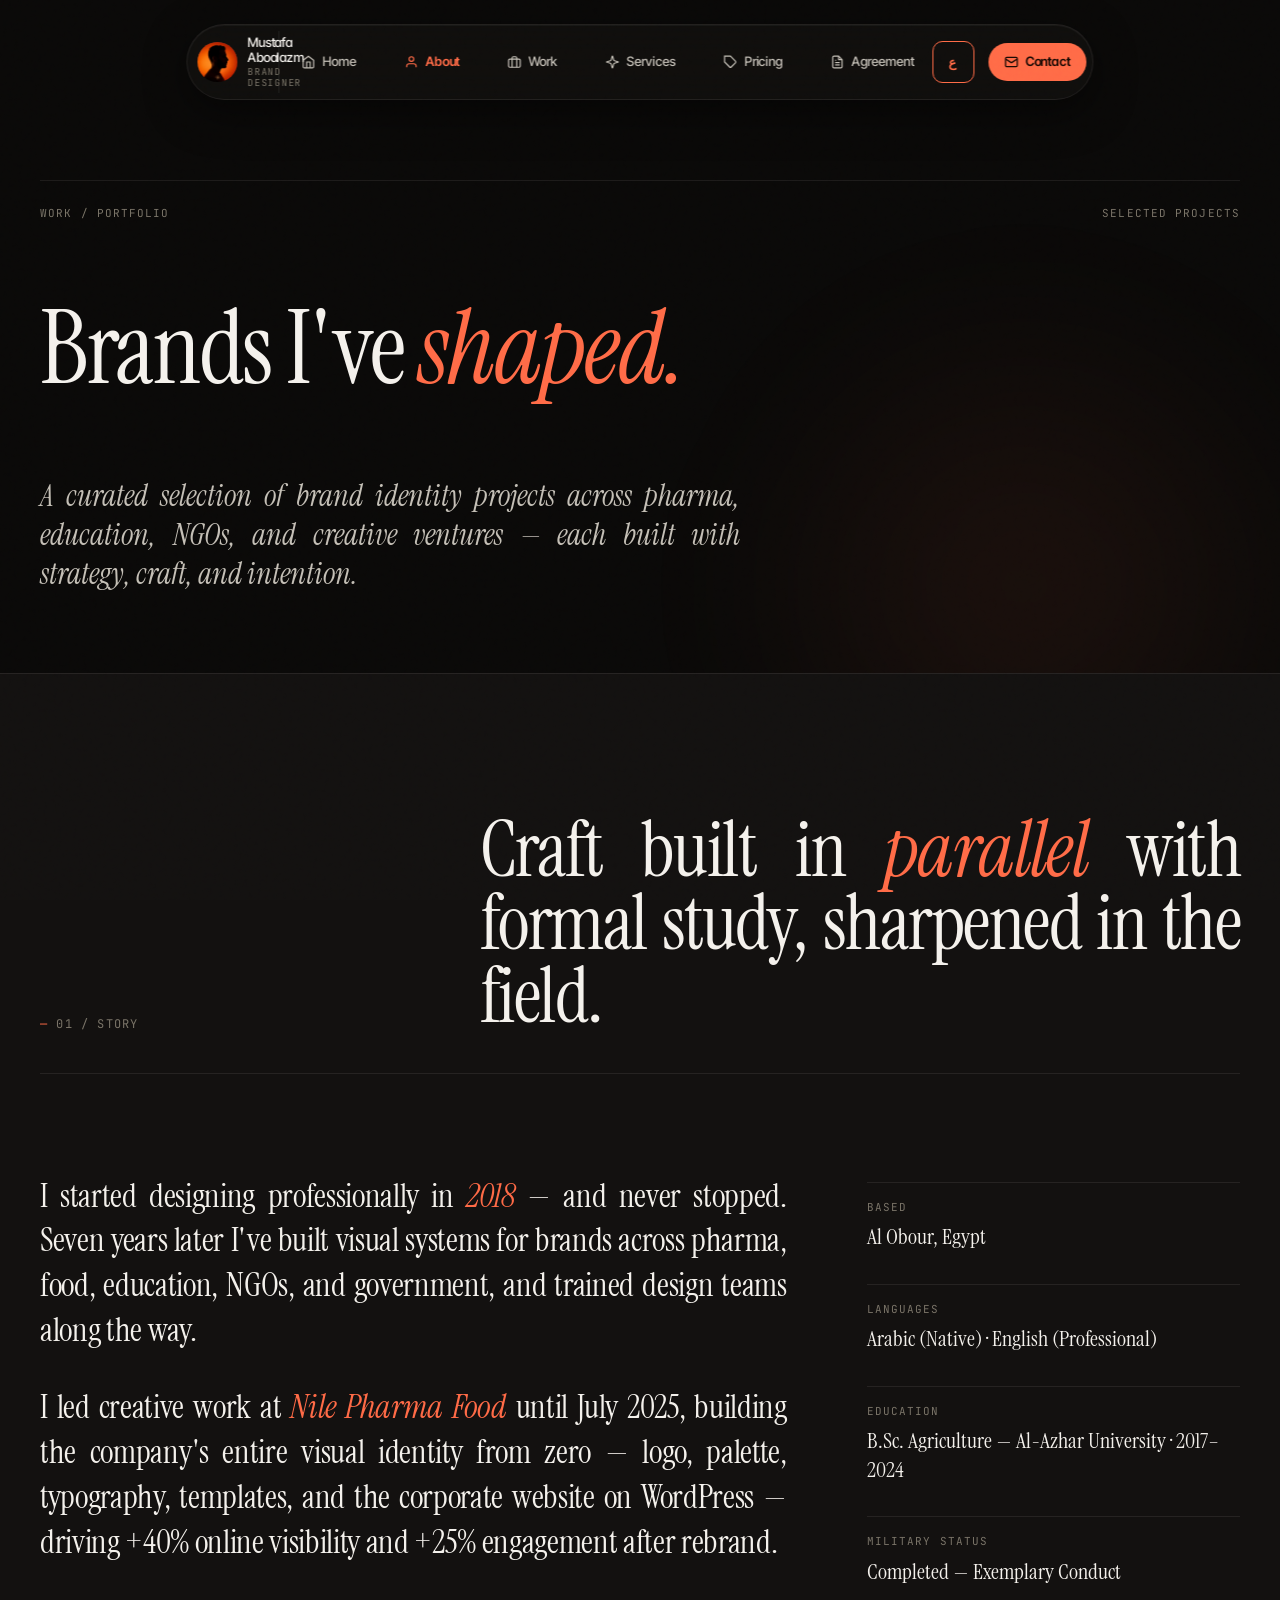
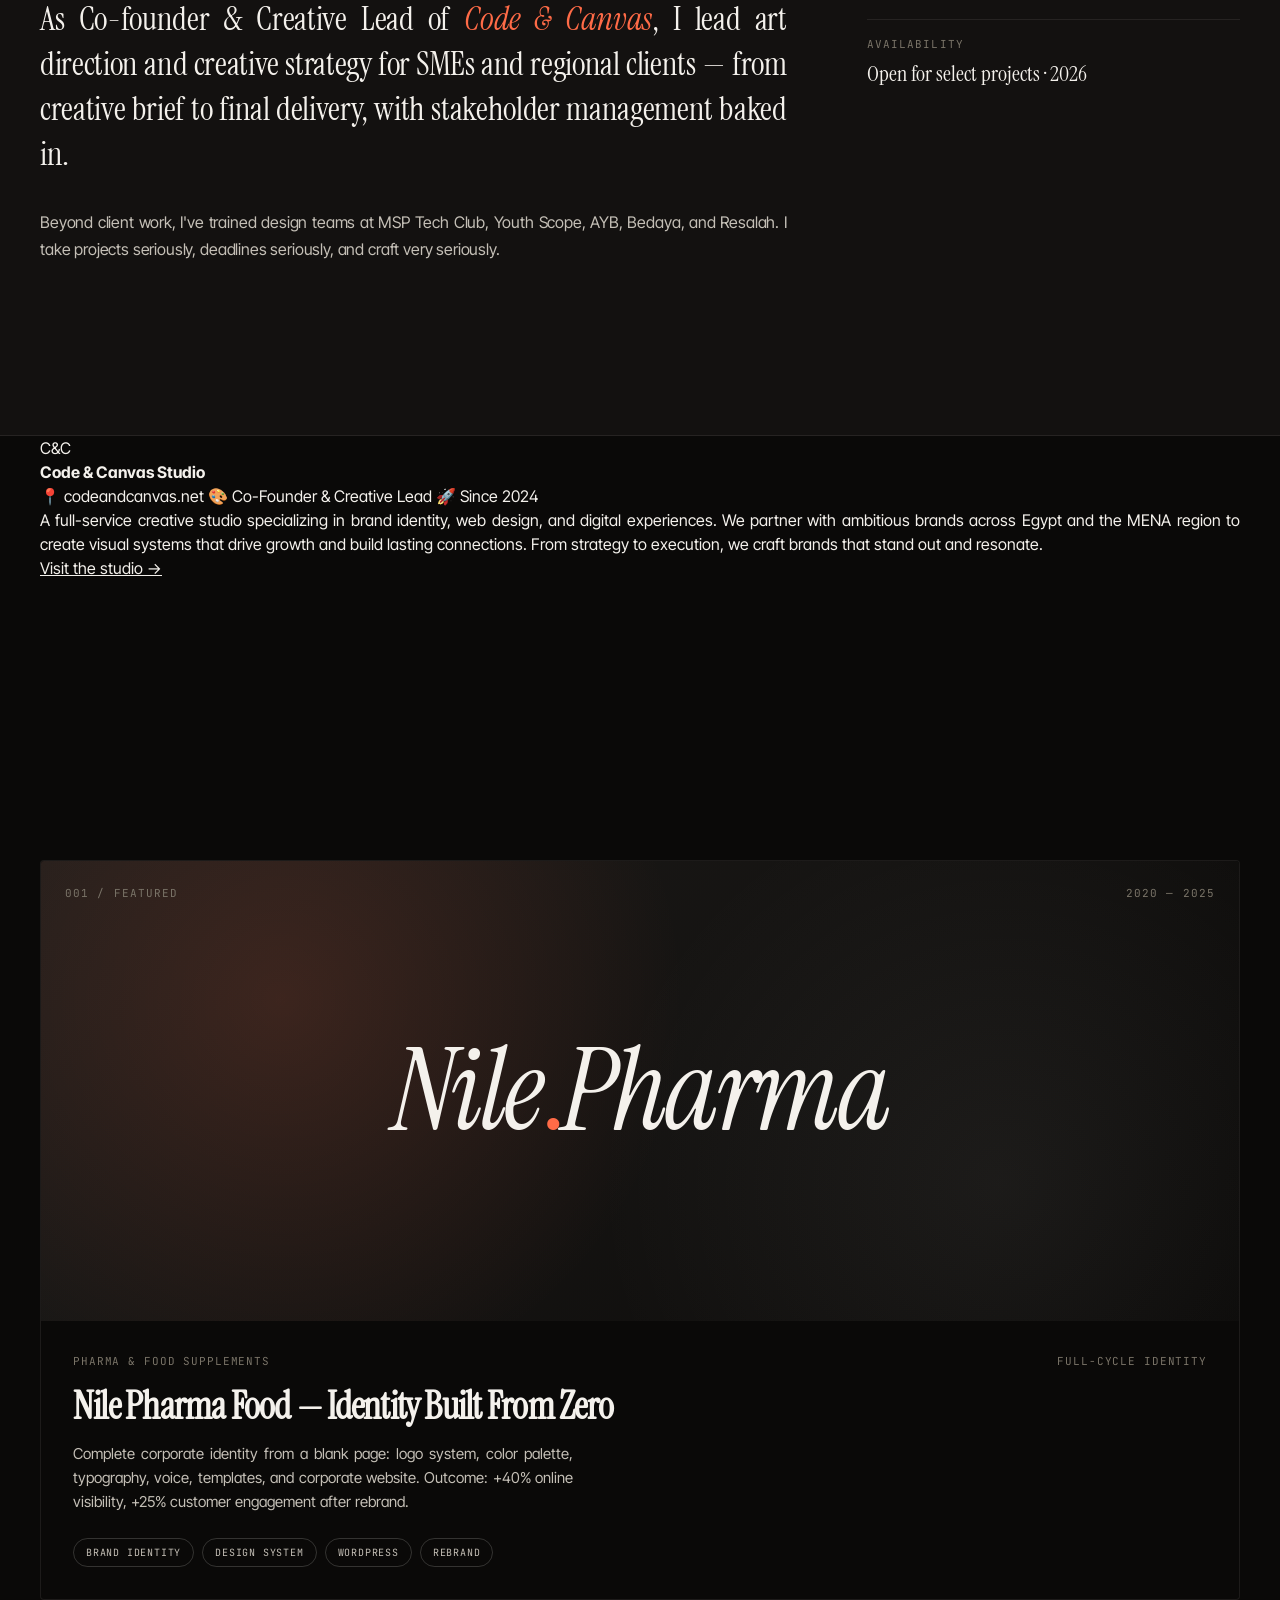
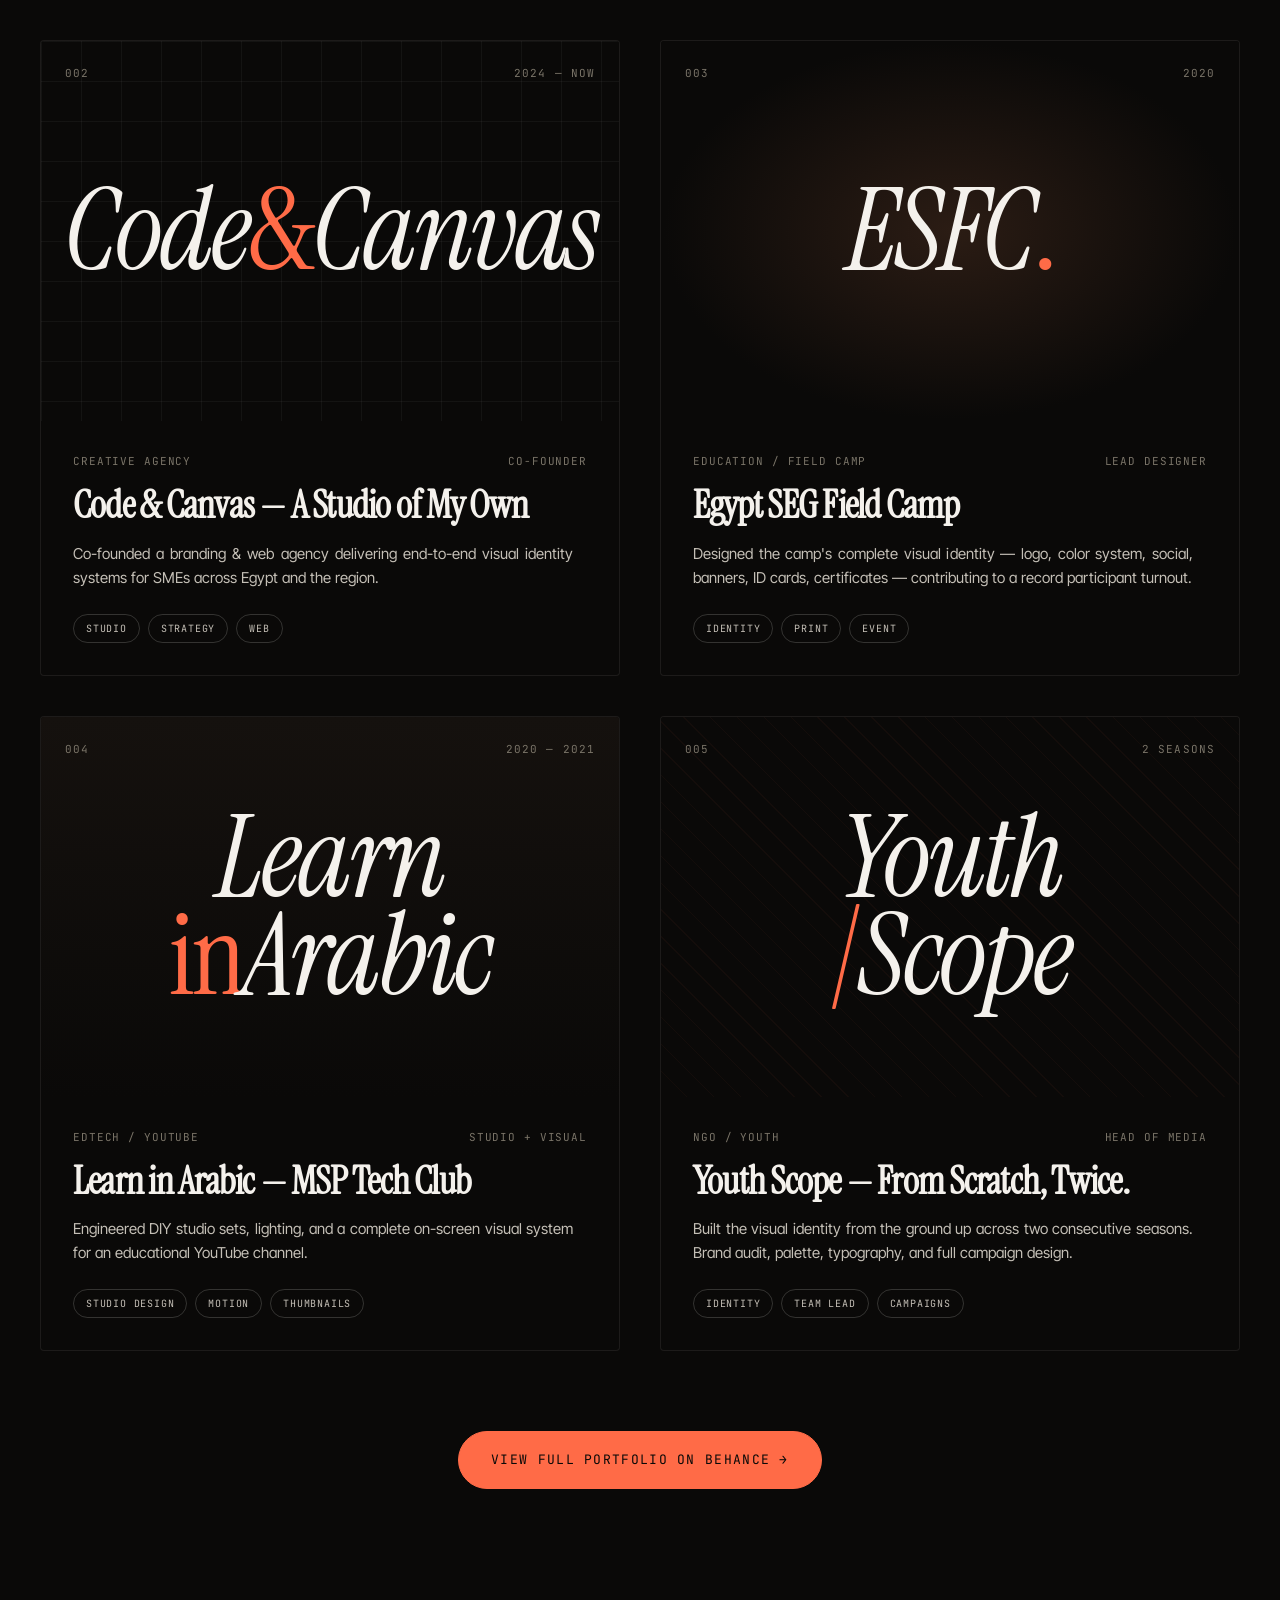
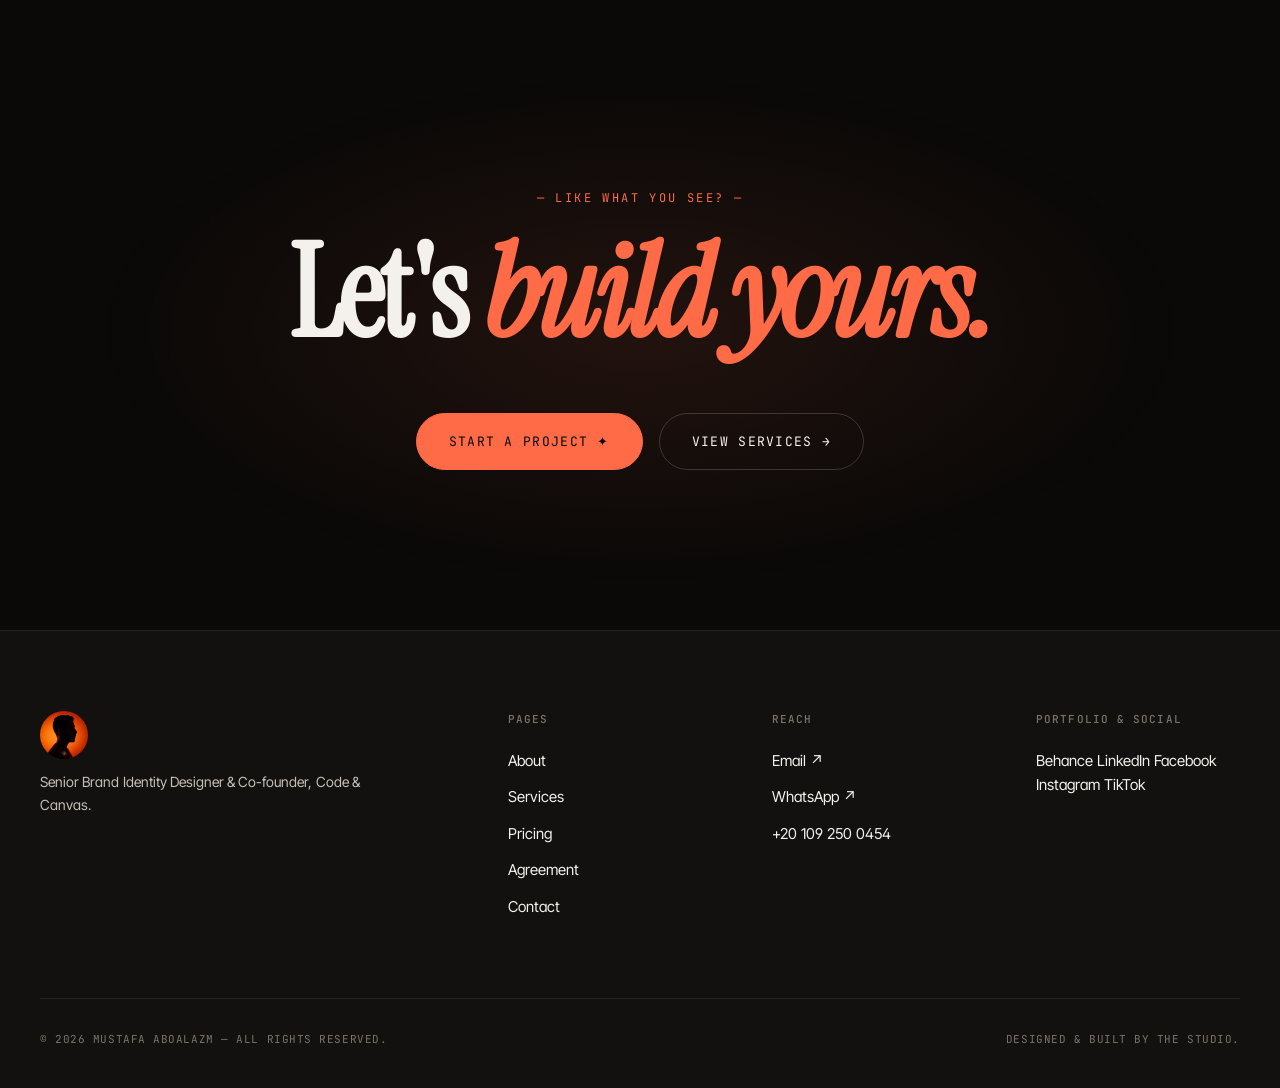
==== commit 724f9617: "Update about page content" ====
--- a/about.html
+++ b/about.html
@@ -290,7 +290,7 @@
 
 <script src="scripts.js"></script>
 <script>
-(function(){const T={en:{'nav.role':'Brand Designer','nav.home':'Home','nav.about':'About','nav.work':'Work','nav.services':'Services','nav.pricing':'Pricing','nav.contact':'Contact','hero.meta.left':'About / The story','hero.meta.right':'Est. 2018','hero.title':'Designer.<br>Co-founder.<br><span class="italic">Builder of brands.</span>','story.num':'01 / Story','story.title':'Craft built in <em>parallel</em> with formal study, sharpened in the field.','story.p1':'I started designing professionally in <em>2018</em> — and never stopped. Seven years later I\'ve built visual systems for brands across pharma, food, education, NGOs, and government, and trained design teams along the way.','story.p2':'I led creative work at <em>Nile Pharma Food</em> until July 2025, building the company\'s entire visual identity from zero — logo, palette, typography, templates, and the corporate website on WordPress — driving +40% online visibility and +25% engagement after rebrand.','story.p3':'As Co-founder & Creative Lead of <em>Code & Canvas</em>, I lead art direction and creative strategy for SMEs and regional clients — from creative brief to final delivery, with stakeholder management baked in.','story.p4':'Beyond client work, I\'ve trained design teams at MSP Tech Club, Youth Scope, AYB, Bedaya, and Resalah. I take projects seriously, deadlines seriously, and craft very seriously.','fact.based.label':'Based','fact.based.value':'Al Obour, Egypt','fact.lang.label':'Languages','fact.lang.value':'Arabic (Native) · English (Professional)','fact.edu.label':'Education','fact.edu.value':'B.Sc. Agriculture — Al-Azhar University · 2017–2024','fact.military.label':'Military Status','fact.military.value':'Completed — Exemplary Conduct','fact.avail.label':'Availability','fact.avail.value':'Open for select projects · 2026','think.num':'02 / How I think','think.title':'Four principles I <em>refuse</em> to compromise.','think.s1.title':'Strategy before design','think.s1.desc':'No logo until the positioning, audience, and personality are agreed in writing. Without strategy, any logo can be right or wrong — there\'s no way to judge.','think.s2.title':'Systems, not artifacts','think.s2.desc':'A logo is the entry. The real work is the system that follows — color, typography, voice, templates — so the brand stays itself across every touchpoint.','think.s3.title':'Show the work','think.s3.desc':'Mock the brand into real applications early. A logo on a white page is theory; a logo on a business card, a package, a screen — that\'s the test.','think.s4.title':'Deliver, don\'t dump','think.s4.desc':'Final files come with brand guidelines, a handover call, and 30 days of support. The job isn\'t done when the design is done — it\'s done when the team can run with it.','exp.num':'03 / Experience','exp.title':'Roles that <em>shaped</em> the practice.','exp.t1.period':'Feb 2024 — Present','exp.t1.role':'Co-founder &amp; <em>Creative Lead</em>','exp.t1.org':'Code & Canvas — Creative Agency','exp.t1.li1':'Co-founded a branding & web development agency for Egyptian SMEs and regional clients.','exp.t1.li2':'Lead all art direction and creative strategy: brand audits, logo systems, design systems, brand guidelines, UI/UX, client presentations.','exp.t1.li3':'Manage simultaneous client projects with full stakeholder management and on-time delivery.','exp.t2.period':'Nov 2020 — Jul 2025 · Full-time','exp.t2.role':'Media Director &amp; <em>Account Manager</em>','exp.t2.org':'Nile Pharma Food & Food Supplements','exp.t2.li1':'Built complete corporate visual identity from zero — logo, palette, typography, voice, layout system.','exp.t2.li2':'Designed and launched <strong>nilepharmafood.com</strong> on WordPress — drove +40% online visibility.','exp.t2.li3':'Led full rebrand initiative — +25% customer engagement within six months.','exp.t2.li4':'Coordinated stakeholder alignment across sales, accounting, and warehouse departments.','exp.t3.period':'Feb 2018 — Present · Part-time','exp.t3.role':'Senior Graphic Designer &amp; <em>Brand Consultant</em>','exp.t3.org':'Self-employed (Freelance)','exp.t3.li1':'Architected visual identity systems and brand guidelines for 20+ local and international clients.','exp.t3.li2':'End-to-end client relationships — from creative brief to final delivery as sole creative director.','exp.t3.li3':'Developed responsive WordPress websites integrated with brand systems.','exp.t3.li4':'Delivered Adobe Suite, personal branding, and CV writing workshops for MSP, Youth Scope, and Bedaya.','exp.t4.period':'May 2020 — Oct 2020','exp.t4.role':'Lead Camp <em>Designer</em>','exp.t4.org':'Egypt SEG Field Camp (ESFC)','exp.t4.li1':'Designed the camp\'s complete visual identity — logo, color system, social content, banners, ID cards, certificates.','exp.t4.li2':'Enhanced the camp\'s digital presence — record participant registrations.','exp.t5.period':'Mar 2020 — May 2020','exp.t5.role':'Graphic Design <em>Instructor</em>','exp.t5.org':'Premier Group','exp.t5.desc':'Delivered intensive design training in Adobe Photoshop, Illustrator, and InDesign with industry-aligned hands-on projects.','tools.num':'04 / Toolbox','tools.title':'The kit I bring to every <em>brief.</em>','tools.col1.title':'Design & Identity','tools.col2.title':'Motion, Photo & Video','tools.col3.title':'Audio Production','tools.col4.title':'Web & Development','tools.advanced':'Advanced','tools.pro':'Pro','tools.strong':'Strong','tools.solid':'Solid','tools.working':'Working','tools.certified':'Certified','tools.daily':'Daily','awards.num':'05 / Recognition','awards.title':'Awards, leadership, <em>community.</em>','award.1.title':'Best Leader of the Season','award.1.org':'MSP Tech Club — Illustrations Team','award.2.title':'Best Head of Media (×2 Seasons)','award.2.org':'Youth Scope','award.3.title':'Best Member (×2 Seasons)','award.3.org':'MSP Tech Club, Al-Azhar University','award.4.year':'Ongoing','award.4.title':'Volunteer Trainer','award.4.org':'MSP · Youth Scope · AYB · Bedaya · Resalah','award.5.title':'B.Sc. Agriculture','award.5.org':'Al-Azhar University · Grade: Good · Exemplary Conduct','award.6.title':'Packaging Technician Trainee','award.6.org':'Al Rawdah Factory + 4Films Print Training','cta.eyebrow':'— Like what you read? —','cta.title':'Let\'s <em>talk.</em>','cta.btn1':'Start a Project ✦','cta.btn2':'View Work →','footer.brand.desc':'Senior Brand Identity Designer & Co-founder, Code & Canvas.','footer.pages':'Pages','footer.reach':'Reach','footer.portfolio':'Portfolio & Social','footer.copyright':'© 2026 Mustafa Aboalazm — All rights reserved.','footer.credit':'Designed & built by the studio.','studio.title':'Code & Canvas Studio','studio.desc':'A full-service creative studio specializing in brand identity, web design, and digital experiences. We partner with ambitious brands across Egypt and the MENA region to create visual systems that drive growth and build lasting connections. From strategy to execution, we craft brands that stand out and resonate.','studio.link':'Visit the studio →','social.behance':'Behance','social.linkedin':'LinkedIn','social.facebook':'Facebook','social.instagram':'Instagram','social.tiktok':'TikTok'},ar:{'nav.role':'مصمم هوية بصرية','nav.home':'الرئيسية','nav.about':'عني','nav.work':'أعمالي','nav.services':'الخدمات','nav.pricing':'الأسعار','nav.contact':'تواصل','hero.meta.left':'عني / القصة','hero.meta.right':'منذ 2018','hero.title':'مصمم.<br>مؤسس مشارك.<br><span class="italic">بانٍ للعلامات التجارية.</span>','story.num':'01 / القصة','story.title':'حرفة بُنيت <em>بالتوازي</em> مع الدراسة، وصُقلت في الميدان.','story.p1':'بدأت التصميم احترافيًا في <em>2018</em> — ولم أتوقف. بعد سبع سنوات، بنيت أنظمة بصرية لعلامات تجارية في الدواء والغذاء والتعليم والمنظمات غير الحكومية والحكومة، ودربت فرق تصميم على امتداد هذه الرحلة.','story.p2':'قدت الأعمال الإبداعية في <em>Nile Pharma Food</em> حتى يوليو 2025، حيث بنيت الهوية البصرية الكاملة للشركة من الصفر — الشعار، اللوحة اللونية، الطباعة، القوالب، والموقع الإلكتروني على WordPress — مما أسهم في رفع الوضوح الرقمي بنسبة +40% وتفاعل العملاء بنسبة +25% بعد إعادة التصميم.','story.p3':'بوصفي مؤسسًا مشاركًا وقائدًا إبداعيًا لـ <em>Code & Canvas</em>، أقود الإدارة الفنية والاستراتيجية الإبداعية للشركات الصغيرة والمتوسطة والعملاء الإقليميين — من الإحاطة الإبداعية حتى التسليم النهائي، مع إدارة أصحاب المصلحة ضمن كل مرحلة.','story.p4':'خارج نطاق العمل مع العملاء، درّبت فرق تصميم في MSP Tech Club، وYouth Scope، وAYB، وBedaya، وResalah. أتعامل مع المشاريع بجدية، والمواعيد بجدية، والحرفة بجدية أكبر.','fact.based.label':'الإقامة','fact.based.value':'العبور، مصر','fact.lang.label':'اللغات','fact.lang.value':'العربية (اللغة الأم) · الإنجليزية (احترافية)','fact.edu.label':'التعليم','fact.edu.value':'بكالوريوس زراعة — جامعة الأزهر · 2017–2024','fact.military.label':'الحالة العسكرية','fact.military.value':'أتمّ الخدمة — قدوة حسنة','fact.avail.label':'التوافر','fact.avail.value':'متاح لمشاريع مختارة · 2026','think.num':'02 / كيف أفكر','think.title':'أربعة مبادئ <em>لا</em> أتنازل عنها.','think.s1.title':'الاستراتيجية قبل التصميم','think.s1.desc':'لا شعار حتى تُتفق الأطراف كتابيًا على التموضع والجمهور والشخصية. بدون استراتيجية، أي شعار قد يكون صحيحًا أو خاطئًا — لا توجد طريقة للحكم.','think.s2.title':'أنظمة لا منتجات منفردة','think.s2.desc':'الشعار هو نقطة البداية. العمل الحقيقي هو النظام الذي يليه — الألوان، والطباعة، والصوت، والقوالب — لتظل العلامة التجارية نفسها في كل نقطة تواصل.','think.s3.title':'أظهر العمل','think.s3.desc':'اعرض العلامة التجارية في تطبيقات حقيقية مبكرًا. الشعار على صفحة بيضاء نظرية؛ الشعار على بطاقة عمل، أو تغليف، أو شاشة — هذا هو الاختبار الحقيقي.','think.s4.title':'سلّم بعناية، لا تُلقِ الملفات','think.s4.desc':'تأتي الملفات النهائية مع دليل الهوية، وجلسة استلام، و30 يومًا من الدعم. المهمة لا تنتهي حين ينتهي التصميم — بل حين تستطيع الفرق تشغيله باستقلالية.','exp.num':'03 / الخبرة','exp.title':'أدوار <em>شكّلت</em> الممارسة المهنية.','exp.t1.period':'فبراير 2024 — حتى الآن','exp.t1.role':'مؤسس مشارك &amp; <em>قائد إبداعي</em>','exp.t1.org':'Code & Canvas — وكالة إبداعية','exp.t1.li1':'أسّست وكالة علامات تجارية وتطوير ويب للشركات الصغيرة والمتوسطة المصرية والعملاء الإقليميين.','exp.t1.li2':'أقود كل الإدارة الفنية والاستراتيجية الإبداعية: تدقيق العلامات التجارية، أنظمة الشعارات، أنظمة التصميم، أدلة الهوية، واجهة المستخدم/تجربة المستخدم، عروض العملاء.','exp.t1.li3':'أدير مشاريع متعددة للعملاء بشكل متزامن مع إدارة أصحاب المصلحة والتسليم في الوقت المحدد.','exp.t2.period':'نوفمبر 2020 — يوليو 2025 · دوام كامل','exp.t2.role':'مدير إعلام &amp; <em>مدير حسابات</em>','exp.t2.org':'Nile Pharma Food & Food Supplements','exp.t2.li1':'بنيت الهوية البصرية المؤسسية الكاملة من الصفر — الشعار، اللوحة اللونية، الطباعة، الصوت، نظام التخطيط.','exp.t2.li2':'صممت وأطلقت <strong>nilepharmafood.com</strong> على WordPress — رفع الوضوح الرقمي بنسبة +40%.','exp.t2.li3':'قدت مبادرة إعادة التصميم الكاملة — +25% في تفاعل العملاء خلال ستة أشهر.','exp.t2.li4':'نسّقت توافق أصحاب المصلحة عبر أقسام المبيعات والمحاسبة والمستودعات.','exp.t3.period':'فبراير 2018 — حتى الآن · دوام جزئي','exp.t3.role':'مصمم جرافيك أول &amp; <em>مستشار هوية بصرية</em>','exp.t3.org':'عمل حر (Freelance)','exp.t3.li1':'صممت أنظمة هوية بصرية وأدلة علامات تجارية لأكثر من 20 عميلًا محليًا ودوليًا.','exp.t3.li2':'علاقات متكاملة مع العملاء — من الإحاطة الإبداعية حتى التسليم النهائي بوصفي المدير الإبداعي الوحيد.','exp.t3.li3':'طوّرت مواقع ووردبريس متجاوبة مدمجة مع أنظمة الهوية البصرية.','exp.t3.li4':'قدّمت ورش أدوبي سويت والعلامة الشخصية وكتابة السيرة الذاتية لـ MSP وYouth Scope وBedaya.','exp.t4.period':'مايو 2020 — أكتوبر 2020','exp.t4.role':'المصمم الرئيسي للمعسكر <em>الميداني</em>','exp.t4.org':'معسكر مصر الميداني لـ SEG (ESFC)','exp.t4.li1':'صممت الهوية البصرية الكاملة للمعسكر — شعار، نظام ألوان، محتوى سوشيال، لافتات، بطاقات هوية، شهادات.','exp.t4.li2':'عزّزت الحضور الرقمي للمعسكر — تحقيق رقم قياسي في التسجيلات.','exp.t5.period':'مارس 2020 — مايو 2020','exp.t5.role':'مدرّب <em>تصميم جرافيك</em>','exp.t5.org':'Premier Group','exp.t5.desc':'قدّمت تدريبًا مكثفًا على أدوبي فوتوشوب وإليستريتور وإن ديزاين مع مشاريع تطبيقية متوافقة مع متطلبات الصناعة.','tools.num':'04 / أدوات العمل','tools.title':'ما أحضره لكل <em>مشروع.</em>','tools.col1.title':'التصميم والهوية','tools.col2.title':'الموشن والتصوير والفيديو','tools.col3.title':'الإنتاج الصوتي','tools.col4.title':'الويب والتطوير','tools.advanced':'متقدم','tools.pro':'محترف','tools.strong':'قوي','tools.solid':'متين','tools.working':'يعمل به','tools.certified':'معتمد','tools.daily':'يومي','awards.num':'05 / التقدير والجوائز','awards.title':'جوائز، قيادة، <em>مجتمع.</em>','award.1.title':'أفضل قائد للموسم','award.1.org':'MSP Tech Club — فريق الرسوم التوضيحية','award.2.title':'أفضل رئيس إعلام (×٢ موسمين)','award.2.org':'Youth Scope','award.3.title':'أفضل عضو (×٢ موسمين)','award.3.org':'MSP Tech Club، جامعة الأزهر','award.4.year':'مستمر','award.4.title':'مدرّب متطوع','award.4.org':'MSP · Youth Scope · AYB · Bedaya · Resalah','award.5.title':'بكالوريوس زراعة','award.5.org':'جامعة الأزهر · تقدير: جيد · قدوة حسنة','award.6.title':'متدرب فني تغليف','award.6.org':'مصنع الروضة + تدريب الطباعة 4Films','cta.eyebrow':'— أعجبك ما قرأت؟ —','cta.title':'لنتحدث <em>معًا.</em>','cta.btn1':'ابدأ مشروعك ✦','cta.btn2':'← شاهد الأعمال','footer.brand.desc':'مصمم هوية بصرية أول ومؤسس مشارك لـ Code & Canvas. أبني العلامات بوضوح وحرفة واحترام للعمل.','footer.pages':'الصفحات','footer.reach':'تواصل معي','footer.portfolio':'المحفظة والسوشيال','footer.copyright':'© 2026 مصطفى أبوالعزم — جميع الحقوق محفوظة.','footer.credit':'تصميم وتطوير الاستوديو.','studio.title':'استوديو كود وكانفاس','studio.desc':'استوديو إبداعي متكامل الخدمات متخصص في هوية العلامة التجارية وتصميم الويب والتجارب الرقمية. نتشارك مع العلامات الطموحة في مصر ومنطقة الشرق الأوسط وشمال أفريقيا لإنشاء أنظمة بصرية تحقق النمو وتبني روابط دائمة. من الاستراتيجية إلى التنفيذ، نصنع علامات تبرز وتؤثر.','studio.link':'← زر الاستوديو','social.behance':'Behance','social.linkedin':'LinkedIn','social.facebook':'Facebook','social.instagram':'Instagram','social.tiktok':'TikTok'}};function applyLang(l){const d=T[l];if(!d)return;document.querySelectorAll('[data-i18n]').forEach(e=>{const k=e.getAttribute('data-i18n');if(d[k]!==undefined)e.textContent=d[k]});document.querySelectorAll('[data-i18n-html]').forEach(e=>{const k=e.getAttribute('data-i18n-html');if(d[k]!==undefined)e.innerHTML=d[k]});document.documentElement.setAttribute('lang',l);document.documentElement.setAttribute('dir',l==='ar'?'rtl':'ltr');try{localStorage.setItem('preferred-lang',l)}catch(_){}}const btn=document.getElementById('lang-toggle');if(btn){btn.addEventListener('click',()=>{const c=document.documentElement.getAttribute('lang')||'en';applyLang(c==='en'?'ar':'en')})}try{const s=localStorage.getItem('preferred-lang');if(s&&s!=='en')applyLang(s)}catch(_){}})();
+(function(){const T={en:{'nav.role':'Brand Designer','nav.home':'Home','nav.about':'About','nav.work':'Work','nav.services':'Services','nav.pricing':'Pricing','nav.contact':'Contact','hero.meta.left':'About / The story','hero.meta.right':'Est. 2018','hero.title':'Designer.<br>Co-founder.<br><span class="italic">Builder of brands.</span>','story.num':'01 / Story','story.title':'Craft built in <em>parallel</em> with formal study, sharpened in the field.','story.p1':'I started designing professionally in <em>2018</em> — and never stopped. Seven years later I\'ve built visual systems for brands across pharma, food, education, NGOs, and government, and trained design teams along the way.','story.p2':'I led creative work at <em>Nile Pharma Food</em> until July 2025, building the company\'s entire visual identity from zero — logo, palette, typography, templates, and the corporate website on WordPress — driving +40% online visibility and +25% engagement after rebrand.','story.p3':'As Co-founder & Creative Lead of <em>Code & Canvas</em>, I lead art direction and creative strategy for SMEs and regional clients — from creative brief to final delivery, with stakeholder management baked in.','story.p4':'Beyond client work, I\'ve trained design teams at MSP Tech Club, Youth Scope, AYB, Bedaya, and Resalah. I take projects seriously, deadlines seriously, and craft very seriously.','fact.based.label':'Based','fact.based.value':'Al Obour, Egypt','fact.lang.label':'Languages','fact.lang.value':'Arabic (Native) · English (Professional)','fact.edu.label':'Education','fact.edu.value':'B.Sc. Agriculture — Al-Azhar University · 2017–2024','fact.military.label':'Military Status','fact.military.value':'Completed — Exemplary Conduct','fact.avail.label':'Availability','fact.avail.value':'Open for select projects · 2026','think.num':'02 / How I think','think.title':'Four principles I <em>refuse</em> to compromise.','think.s1.title':'Strategy before design','think.s1.desc':'No logo until the positioning, audience, and personality are agreed in writing. Without strategy, any logo can be right or wrong — there\'s no way to judge.','think.s2.title':'Systems, not artifacts','think.s2.desc':'A logo is the entry. The real work is the system that follows — color, typography, voice, templates — so the brand stays itself across every touchpoint.','think.s3.title':'Show the work','think.s3.desc':'Mock the brand into real applications early. A logo on a white page is theory; a logo on a business card, a package, a screen — that\'s the test.','think.s4.title':'Deliver, don\'t dump','think.s4.desc':'Final files come with brand guidelines, a handover call, and 30 days of support. The job isn\'t done when the design is done — it\'s done when the team can run with it.','exp.num':'03 / Experience','exp.title':'Roles that <em>shaped</em> the practice.','exp.t1.period':'Feb 2024 — Present','exp.t1.role':'Co-founder &amp; <em>Creative Lead</em>','exp.t1.org':'Code & Canvas — Creative Agency','exp.t1.li1':'Co-founded a branding & web development agency for Egyptian SMEs and regional clients.','exp.t1.li2':'Lead all art direction and creative strategy: brand audits, logo systems, design systems, brand guidelines, UI/UX, client presentations.','exp.t1.li3':'Manage simultaneous client projects with full stakeholder management and on-time delivery.','exp.t2.period':'Nov 2020 — Jul 2025 · Full-time','exp.t2.role':'Media Director &amp; <em>Account Manager</em>','exp.t2.org':'Nile Pharma Food & Food Supplements','exp.t2.li1':'Built complete corporate visual identity from zero — logo, palette, typography, voice, layout system.','exp.t2.li2':'Designed and launched <strong>nilepharmafood.com</strong> on WordPress — drove +40% online visibility.','exp.t2.li3':'Led full rebrand initiative — +25% customer engagement within six months.','exp.t2.li4':'Coordinated stakeholder alignment across sales, accounting, and warehouse departments.','exp.t3.period':'Feb 2018 — Present · Part-time','exp.t3.role':'Senior Graphic Designer &amp; <em>Brand Consultant</em>','exp.t3.org':'Self-employed (Freelance)','exp.t3.li1':'Architected visual identity systems and brand guidelines for 20+ local and international clients.','exp.t3.li2':'End-to-end client relationships — from creative brief to final delivery as sole creative director.','exp.t3.li3':'Developed responsive WordPress websites integrated with brand systems.','exp.t3.li4':'Delivered Adobe Suite, personal branding, and CV writing workshops for MSP, Youth Scope, and Bedaya.','exp.t4.period':'May 2020 — Oct 2020','exp.t4.role':'Lead Camp <em>Designer</em>','exp.t4.org':'Egypt SEG Field Camp (ESFC)','exp.t4.li1':'Designed the camp\'s complete visual identity — logo, color system, social content, banners, ID cards, certificates.','exp.t4.li2':'Enhanced the camp\'s digital presence — record participant registrations.','exp.t5.period':'Mar 2020 — May 2020','exp.t5.role':'Graphic Design <em>Instructor</em>','exp.t5.org':'Premier Group','exp.t5.desc':'Delivered intensive design training in Adobe Photoshop, Illustrator, and InDesign with industry-aligned hands-on projects.','tools.num':'04 / Toolbox','tools.title':'The kit I bring to every <em>brief.</em>','tools.col1.title':'Design & Identity','tools.col2.title':'Motion, Photo & Video','tools.col3.title':'Audio Production','tools.col4.title':'Web & Development','tools.advanced':'Advanced','tools.pro':'Pro','tools.strong':'Strong','tools.solid':'Solid','tools.working':'Working','tools.certified':'Certified','tools.daily':'Daily','awards.num':'05 / Recognition','awards.title':'Awards, leadership, <em>community.</em>','award.1.title':'Best Leader of the Season','award.1.org':'MSP Tech Club — Illustrations Team','award.2.title':'Best Head of Media (×2 Seasons)','award.2.org':'Youth Scope','award.3.title':'Best Member (×2 Seasons)','award.3.org':'MSP Tech Club, Al-Azhar University','award.4.year':'Ongoing','award.4.title':'Volunteer Trainer','award.4.org':'MSP · Youth Scope · AYB · Bedaya · Resalah','award.5.title':'B.Sc. Agriculture','award.5.org':'Al-Azhar University · Grade: Good · Exemplary Conduct','award.6.title':'Packaging Technician Trainee','award.6.org':'Al Rawdah Factory + 4Films Print Training','cta.eyebrow':'— Like what you read? —','cta.title':'Let\'s <em>talk.</em>','cta.btn1':'Start a Project ✦','cta.btn2':'View Work →','footer.brand.desc':'Senior Brand Identity Designer & Co-founder, Code & Canvas.','footer.pages':'Pages','footer.reach':'Reach','footer.portfolio':'Portfolio & Social','footer.copyright':'© 2026 Mustafa Aboalazm — All rights reserved.','footer.credit':'Designed & built by the studio.','studio.title':'Code & Canvas Studio','studio.desc':'A full-service creative studio specializing in brand identity, web design, and digital experiences. We partner with ambitious brands across Egypt and the MENA region to create visual systems that drive growth and build lasting connections. From strategy to execution, we craft brands that stand out and resonate.','studio.link':'Visit the studio →','social.behance':'Behance','social.linkedin':'LinkedIn','social.facebook':'Facebook','social.instagram':'Instagram','social.tiktok':'TikTok'},ar:{'nav.role':'مصمم هوية بصرية','nav.home':'الرئيسية','nav.about':'عني','nav.work':'أعمالي','nav.services':'الخدمات','nav.pricing':'الأسعار','nav.contact':'تواصل','hero.meta.left':'عني / القصة','hero.meta.right':'منذ 2018','hero.title':'مصمم.<br>مؤسس مشارك.<br><span class="italic">بانٍ للعلامات التجارية.</span>','story.num':'01 / القصة','story.title':'حرفة بُنيت <em>بالتوازي</em> مع الدراسة، وصُقلت في الميدان.','story.p1':'بدأت التصميم احترافيًا في <em>2018</em> — ولم أتوقف. بعد سبع سنوات، بنيت أنظمة بصرية لعلامات تجارية في الدواء والغذاء والتعليم والمنظمات غير الحكومية والحكومة، ودربت فرق تصميم على امتداد هذه الرحلة.','story.p2':'قدت الأعمال الإبداعية في <em>Nile Pharma Food</em> حتى يوليو 2025، حيث بنيت الهوية البصرية الكاملة للشركة من الصفر — الشعار، اللوحة اللونية، الطباعة، القوالب، والموقع الإلكتروني على WordPress — مما أسهم في رفع الوضوح الرقمي بنسبة +40% وتفاعل العملاء بنسبة +25% بعد إعادة التصميم.','story.p3':'بوصفي مؤسسًا مشاركًا وقائدًا إبداعيًا لـ <em>Code & Canvas</em>، أقود الإدارة الفنية والاستراتيجية الإبداعية للشركات الصغيرة والمتوسطة والعملاء الإقليميين — من الإحاطة الإبداعية حتى التسليم النهائي، مع إدارة أصحاب المصلحة ضمن كل مرحلة.','story.p4':'خارج نطاق العمل مع العملاء، درّبت فرق تصميم في MSP Tech Club، وYouth Scope، وAYB، وBedaya، وResalah. أتعامل مع المشاريع بجدية، والمواعيد بجدية، والحرفة بجدية أكبر.','fact.based.label':'الإقامة','fact.based.value':'العبور، مصر','fact.lang.label':'اللغات','fact.lang.value':'العربية (اللغة الأم) · الإنجليزية (احترافية)','fact.edu.label':'التعليم','fact.edu.value':'بكالوريوس زراعة — جامعة الأزهر · 2017–2024','fact.military.label':'الحالة العسكرية','fact.military.value':'أتمّ الخدمة — قدوة حسنة','fact.avail.label':'التوافر','fact.avail.value':'متاح لمشاريع مختارة · 2026','think.num':'02 / كيف أفكر','think.title':'أربعة مبادئ <em>لا</em> أتنازل عنها.','think.s1.title':'الاستراتيجية قبل التصميم','think.s1.desc':'لا شعار حتى تُتفق الأطراف كتابيًا على التموضع والجمهور والشخصية. بدون استراتيجية، أي شعار قد يكون صحيحًا أو خاطئًا — لا توجد طريقة للحكم.','think.s2.title':'أنظمة لا منتجات منفردة','think.s2.desc':'الشعار هو نقطة البداية. العمل الحقيقي هو النظام الذي يليه — الألوان، والطباعة، والصوت، والقوالب — لتظل العلامة التجارية نفسها في كل نقطة تواصل.','think.s3.title':'أظهر العمل','think.s3.desc':'اعرض العلامة التجارية في تطبيقات حقيقية مبكرًا. الشعار على صفحة بيضاء نظرية؛ الشعار على بطاقة عمل، أو تغليف، أو شاشة — هذا هو الاختبار الحقيقي.','think.s4.title':'سلّم بعناية، لا تُلقِ الملفات','think.s4.desc':'تأتي الملفات النهائية مع دليل الهوية، وجلسة استلام، و30 يومًا من الدعم. المهمة لا تنتهي حين ينتهي التصميم — بل حين تستطيع الفرق تشغيله باستقلالية.','exp.num':'03 / الخبرة','exp.title':'أدوار <em>شكّلت</em> الممارسة المهنية.','exp.t1.period':'فبراير 2024 — حتى الآن','exp.t1.role':'مؤسس مشارك &amp; <em>قائد إبداعي</em>','exp.t1.org':'Code & Canvas — وكالة إبداعية','exp.t1.li1':'أسّست وكالة علامات تجارية وتطوير ويب للشركات الصغيرة والمتوسطة المصرية والعملاء الإقليميين.','exp.t1.li2':'أقود كل الإدارة الفنية والاستراتيجية الإبداعية: تدقيق العلامات التجارية، أنظمة الشعارات، أنظمة التصميم، أدلة الهوية، واجهة المستخدم/تجربة المستخدم، عروض العملاء.','exp.t1.li3':'أدير مشاريع متعددة للعملاء بشكل متزامن مع إدارة أصحاب المصلحة والتسليم في الوقت المحدد.','exp.t2.period':'نوفمبر 2020 — يوليو 2025 · دوام كامل','exp.t2.role':'مدير إعلام &amp; <em>مدير حسابات</em>','exp.t2.org':'Nile Pharma Food & Food Supplements','exp.t2.li1':'بنيت الهوية البصرية المؤسسية الكاملة من الصفر — الشعار، اللوحة اللونية، الطباعة، الصوت، نظام التخطيط.','exp.t2.li2':'صممت وأطلقت <strong>nilepharmafood.com</strong> على WordPress — رفع الوضوح الرقمي بنسبة +40%.','exp.t2.li3':'قدت مبادرة إعادة التصميم الكاملة — +25% في تفاعل العملاء خلال ستة أشهر.','exp.t2.li4':'نسّقت توافق أصحاب المصلحة عبر أقسام المبيعات والمحاسبة والمستودعات.','exp.t3.period':'فبراير 2018 — حتى الآن · دوام جزئي','exp.t3.role':'مصمم جرافيك أول &amp; <em>مستشار هوية بصرية</em>','exp.t3.org':'عمل حر (Freelance)','exp.t3.li1':'صممت أنظمة هوية بصرية وأدلة علامات تجارية لأكثر من 20 عميلًا محليًا ودوليًا.','exp.t3.li2':'علاقات متكاملة مع العملاء — من الإحاطة الإبداعية حتى التسليم النهائي بوصفي المدير الإبداعي الوحيد.','exp.t3.li3':'طوّرت مواقع ووردبريس متجاوبة مدمجة مع أنظمة الهوية البصرية.','exp.t3.li4':'قدّمت ورش أدوبي سويت والعلامة الشخصية وكتابة السيرة الذاتية لـ MSP وYouth Scope وBedaya.','exp.t4.period':'مايو 2020 — أكتوبر 2020','exp.t4.role':'المصمم الرئيسي للمعسكر <em>الميداني</em>','exp.t4.org':'معسكر مصر الميداني لـ SEG (ESFC)','exp.t4.li1':'صممت الهوية البصرية الكاملة للمعسكر — شعار، نظام ألوان، محتوى سوشيال، لافتات، بطاقات هوية، شهادات.','exp.t4.li2':'عزّزت الحضور الرقمي للمعسكر — تحقيق رقم قياسي في التسجيلات.','exp.t5.period':'مارس 2020 — مايو 2020','exp.t5.role':'مدرّب <em>تصميم جرافيك</em>','exp.t5.org':'Premier Group','exp.t5.desc':'قدّمت تدريبًا مكثفًا على أدوبي فوتوشوب وإليستريتور وإن ديزاين مع مشاريع تطبيقية متوافقة مع متطلبات الصناعة.','tools.num':'04 / أدوات العمل','tools.title':'ما أحضره لكل <em>مشروع.</em>','tools.col1.title':'التصميم والهوية','tools.col2.title':'الموشن والتصوير والفيديو','tools.col3.title':'الإنتاج الصوتي','tools.col4.title':'الويب والتطوير','tools.advanced':'متقدم','tools.pro':'محترف','tools.strong':'قوي','tools.solid':'متين','tools.working':'يعمل به','tools.certified':'معتمد','tools.daily':'يومي','awards.num':'05 / التقدير والجوائز','awards.title':'جوائز، قيادة، <em>مجتمع.</em>','award.1.title':'أفضل قائد للموسم','award.1.org':'MSP Tech Club — فريق الرسوم التوضيحية','award.2.title':'أفضل رئيس إعلام (×٢ موسمين)','award.2.org':'Youth Scope','award.3.title':'أفضل عضو (×٢ موسمين)','award.3.org':'MSP Tech Club، جامعة الأزهر','award.4.year':'مستمر','award.4.title':'مدرّب متطوع','award.4.org':'MSP · Youth Scope · AYB · Bedaya · Resalah','award.5.title':'بكالوريوس زراعة','award.5.org':'جامعة الأزهر · تقدير: جيد · قدوة حسنة','award.6.title':'متدرب فني تغليف','award.6.org':'مصنع الروضة + تدريب الطباعة 4Films','cta.eyebrow':'— أعجبك ما قرأت؟ —','cta.title':'لنتحدث <em>معًا.</em>','cta.btn1':'ابدأ مشروعك ✦','cta.btn2':'← شاهد الأعمال','footer.brand.desc':'مصمم هوية بصرية أول ومؤسس مشارك لـ Code & Canvas. أبني العلامات بوضوح وحرفة واحترام للعمل.','footer.pages':'الصفحات','footer.reach':'تواصل معي','footer.portfolio':'المحفظة والسوشيال','footer.copyright':'© 2026 مصطفى أبوالعزم — جميع الحقوق محفوظة.','footer.credit':'تصميم وتطوير الاستوديو.','studio.title':'استوديو كود وكانفاس','studio.desc':'استوديو إبداعي متكامل الخدمات متخصص في هوية العلامة التجارية وتصميم الويب والتجارب الرقمية. نتشارك مع العلامات الطموحة في مصر ومنطقة الشرق الأوسط وشمال أفريقيا لإنشاء أنظمة بصرية تحقق النمو وتبني روابط دائمة. من الاستراتيجية إلى التنفيذ، نصنع علامات تبرز وتؤثر.','studio.link':'← زر الاستوديو','social.behance':'Behance','social.linkedin':'LinkedIn','social.facebook':'Facebook','social.instagram':'Instagram','social.tiktok':'TikTok'}};function applyLang(l){const d=T[l];if(!d)return;document.querySelectorAll('[data-i18n]').forEach(e=>{const k=e.getAttribute('data-i18n');if(d[k]!==undefined)e.textContent=d[k]});document.querySelectorAll('[data-i18n-html]').forEach(e=>{const k=e.getAttribute('data-i18n-html');if(d[k]!==undefined)e.innerHTML=d[k]});document.documentElement.setAttribute('lang',l);document.documentElement.setAttribute('dir',l==='ar'?'rtl':'ltr');try{localStorage.setItem('preferred-lang',l)}catch(_){}}const btn=document.getElementById('lang-toggle');if(btn){btn.addEventListener('click',()=>{const c=document.documentElement.getAttribute('lang')||'en';applyLang(c==='en'?'ar':'en')})}try{const s=localStorage.getItem('preferred-lang');if(s)applyLang(s)}catch(_){}})();
 </script>
 </body>
 </html>
--- a/styles.css
+++ b/styles.css
@@ -356,15 +356,82 @@
 
 @media (max-width: 768px) {
   .nav {
+    width: calc(100% - 32px);
+    max-width: calc(100% - 32px);
+    left: 50%;
+    right: auto;
+    transform: translateX(-50%);
+    padding: 10px 16px;
+    justify-content: center;
+    align-items: center;
+  }
+
+  .nav-brand {
+    display: none;
+  }
+
+  .nav-cta {
+    position: absolute;
+    left: -56px;
+    top: 50%;
+    transform: translateY(-50%);
+    width: 44px;
+    height: 44px;
+    border-radius: 50%;
+    padding: 0;
+    margin: 0;
+    display: inline-flex;
+    align-items: center;
+    justify-content: center;
+    background: var(--accent);
+    color: #1a0a04;
+    border: none;
+  }
+
+  .nav-cta span {
+    display: none;
+  }
+
+  .nav-actions {
     width: 100%;
-    left: 0;
-    transform: none;
-    padding: 8px 16px;
-    justify-content: space-between;
+    display: flex;
+    justify-content: center;
+    align-items: center;
+    gap: 16px;
+    position: relative;
   }
 
   .nav-menu-toggle {
-    display: flex;
+    display: inline-flex;
+    min-width: 90px;
+    height: 44px;
+    padding: 0 20px;
+    border: none;
+    background: transparent;
+    color: var(--accent);
+    font-size: 13px;
+    font-weight: 600;
+    letter-spacing: 0.18em;
+    text-transform: uppercase;
+    justify-content: center;
+    align-items: center;
+    border-radius: 999px;
+  }
+
+  .nav-menu-toggle span {
+    display: none;
+  }
+
+  .nav-menu-toggle::after {
+    content: 'MENU';
+  }
+
+  .nav-lang-btn {
+    margin-left: auto;
+    width: 44px;
+    height: 44px;
+    border-radius: 50%;
+    padding: 0;
   }
 
   .nav-links {
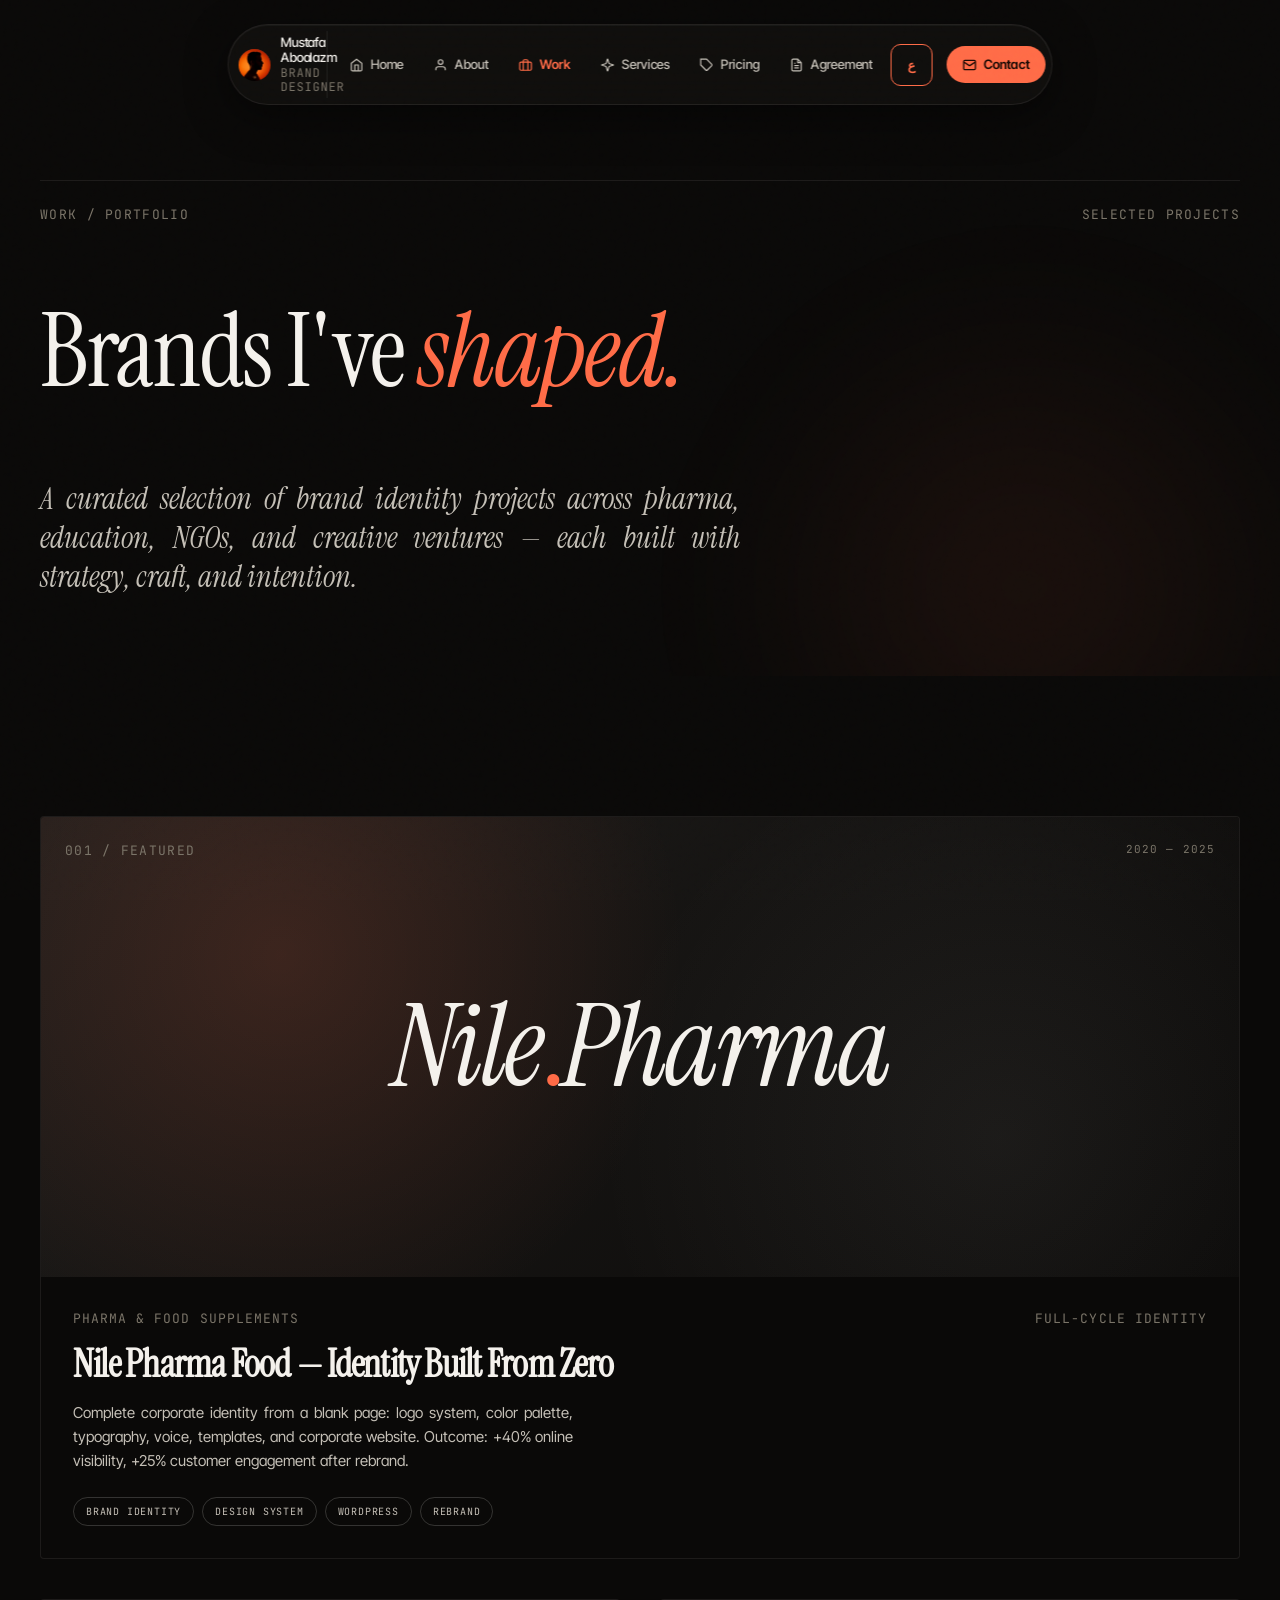
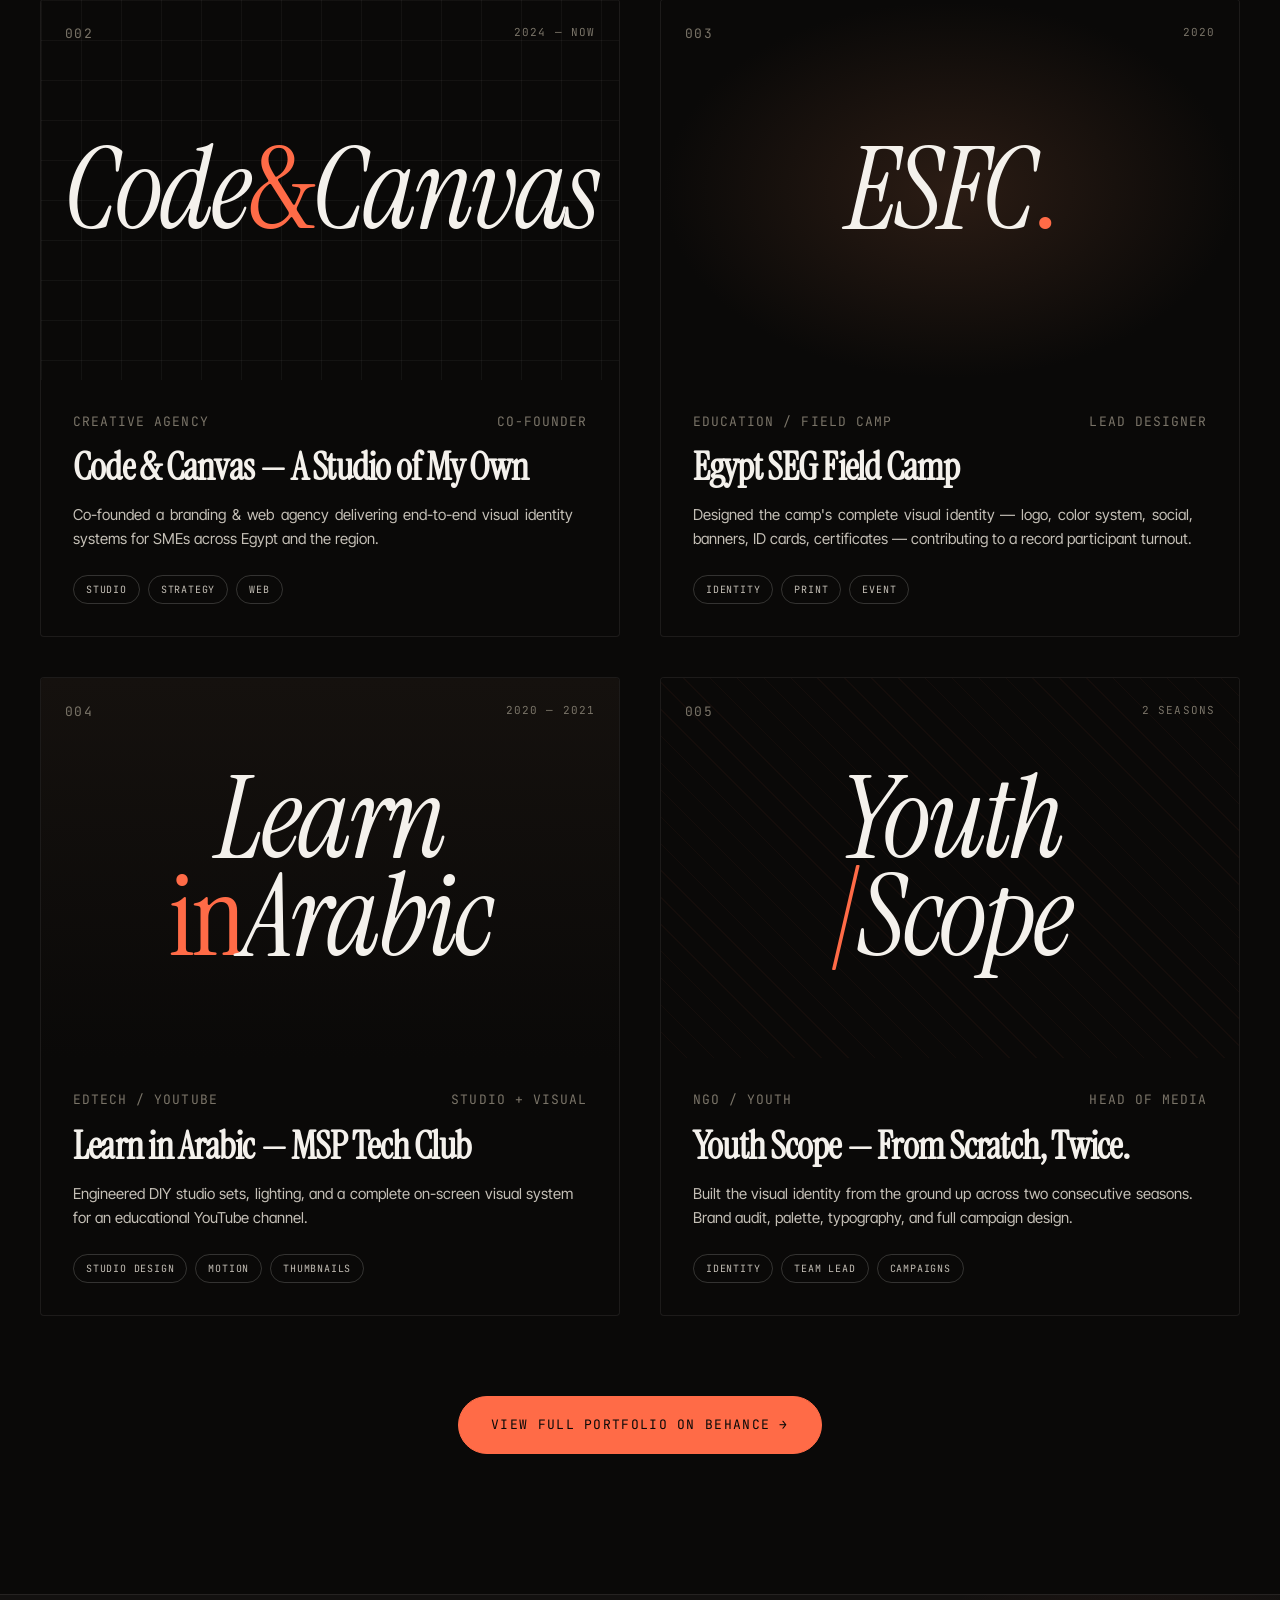
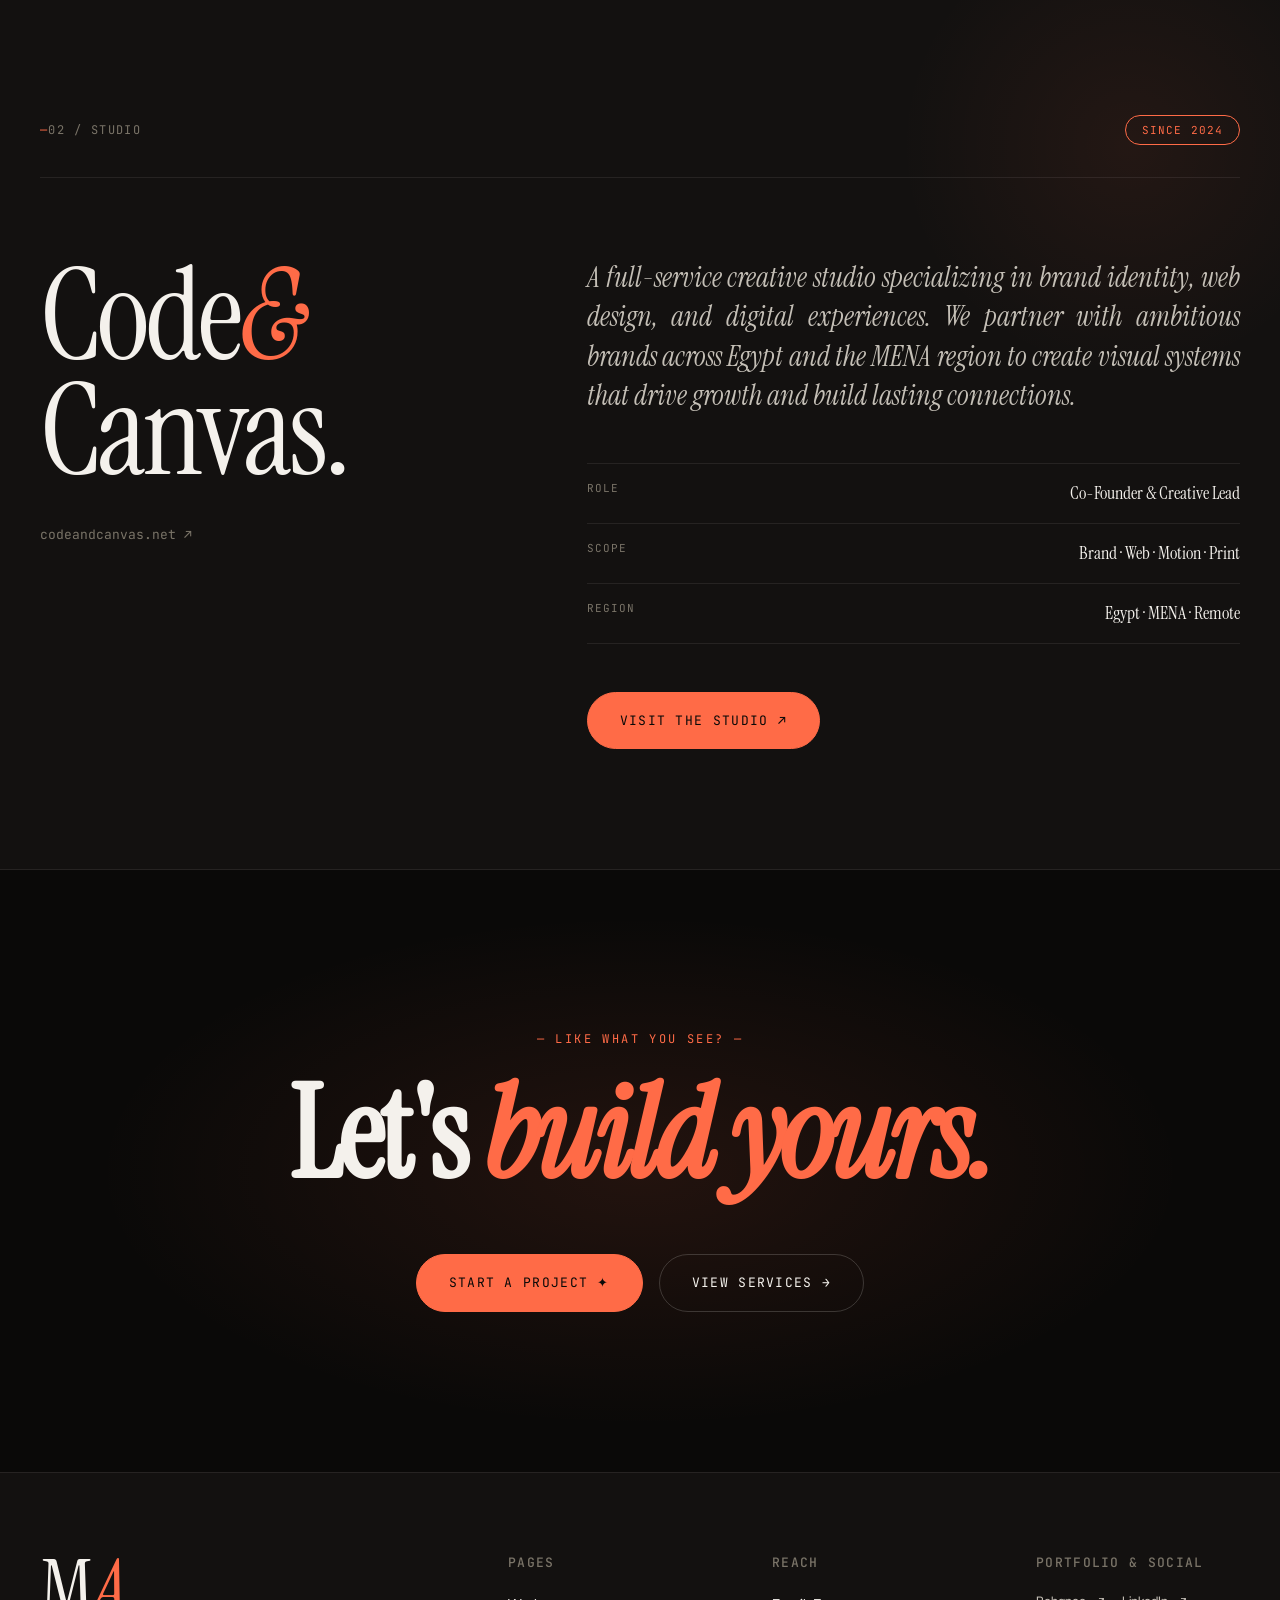
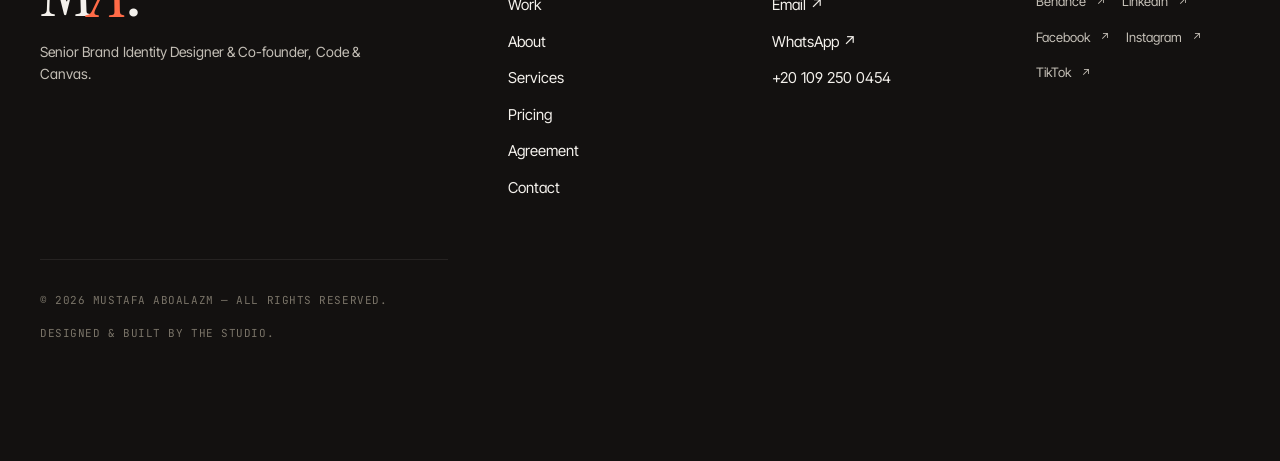
==== commit 9e6e7064: "Update about page content" ====
--- a/about.html
+++ b/about.html
@@ -39,23 +39,53 @@
     /* ── Arabic body font ── */
     html[lang="ar"] body,html[lang="ar"] .nav-brand-name,html[lang="ar"] .nav-brand-role,html[lang="ar"] .nav-link span,html[lang="ar"] .nav-cta span,html[lang="ar"] .hero-meta,html[lang="ar"] .hero-tagline,html[lang="ar"] .section-num,html[lang="ar"] .project-meta,html[lang="ar"] .project-desc,html[lang="ar"] .project-tag,html[lang="ar"] .cta-eyebrow,html[lang="ar"] .btn,html[lang="ar"] .footer-brand p,html[lang="ar"] .footer-col h6,html[lang="ar"] .footer-col a,html[lang="ar"] .footer-bottom{font-family:'IBM Plex Sans Arabic',sans-serif;letter-spacing:0}
     html[lang="ar"] .hero-title .arabic{display:none}
+
+    /* Arabic RTL */
+    html[lang="ar"] .hero-title,html[lang="ar"] .section-title,html[lang="ar"] .project-title,html[lang="ar"] .cta-title{text-align:justify;text-align-last:right}
+    html[lang="ar"] .hero-tagline,html[lang="ar"] .about-prose p,html[lang="ar"] .project-desc{text-align:justify;text-align-last:right}
+
+    /* footer social */
+    .footer-social-links{display:flex;flex-wrap:wrap;gap:16px}
+    .footer-social-links a{font-size:13px;color:var(--ink-2);text-decoration:none;transition:color .2s}
+    .footer-social-links a:hover{color:var(--accent)}
+    .footer-social-links a::after{content:"\2197";margin-left:4px;font-size:11px}
+
+    /* studio section */
+    .studio-section{padding:120px 40px;background:var(--bg-2);border-top:1px solid var(--line);border-bottom:1px solid var(--line);position:relative;overflow:hidden}
+    .studio-section::before{content:"";position:absolute;top:-100px;right:-100px;width:500px;height:500px;background:radial-gradient(circle,rgba(255,107,71,0.07) 0%,transparent 65%);pointer-events:none}
+    .studio-inner{max-width:1400px;margin:0 auto}
+    .studio-top{display:flex;justify-content:space-between;align-items:center;margin-bottom:80px;padding-bottom:32px;border-bottom:1px solid var(--line)}
+    .studio-eyebrow{font-family:var(--mono);font-size:12px;letter-spacing:.12em;text-transform:uppercase;color:var(--ink-3)}
+    .studio-eyebrow::before{content:"\2014 ";color:var(--accent)}
+    .studio-badge{font-family:var(--mono);font-size:11px;letter-spacing:.1em;text-transform:uppercase;color:var(--accent);padding:6px 16px;border:1px solid var(--accent);border-radius:999px}
+    .studio-main{display:grid;grid-template-columns:1fr 1.4fr;gap:80px;align-items:start}
+    .studio-title{font-family:var(--serif);font-size:clamp(72px,10vw,148px);line-height:.9;letter-spacing:-.03em;font-weight:400;color:var(--ink);margin-bottom:32px}
+    .studio-amp{font-style:italic;color:var(--accent)}
+    .studio-url a{font-family:var(--mono);font-size:13px;color:var(--ink-3);text-decoration:none;transition:color .25s}
+    .studio-url a:hover{color:var(--accent)}
+    .studio-lead{font-family:var(--serif);font-style:italic;font-size:clamp(20px,2.2vw,28px);line-height:1.4;color:var(--ink-2);margin-bottom:48px}
+    .studio-facts{display:flex;flex-direction:column;margin-bottom:48px;border-top:1px solid var(--line)}
+    .studio-fact{display:flex;justify-content:space-between;padding:16px 0;border-bottom:1px solid var(--line);gap:24px}
+    .studio-fact-label{font-family:var(--mono);font-size:11px;letter-spacing:.1em;text-transform:uppercase;color:var(--ink-3)}
+    .studio-fact-val{font-family:var(--serif);font-size:18px;color:var(--ink);text-align:right}
+    @media(max-width:768px){.studio-section{padding:80px 20px}.studio-main{grid-template-columns:1fr;gap:48px}.studio-title{font-size:clamp(64px,18vw,96px)}}
   </style>
 </head>
 <body data-page="work">
 
 <!-- =============== NAV =============== -->
 <nav class="nav" aria-label="Primary">
-  <a href="home.html" class="nav-brand">
-    <img class="nav-avatar" src="images/Avatar.png" alt="Mustafa Aboalazm" style="width:40px;height:40px;border-radius:50%;object-fit:cover" />
+  <a href="index.html" class="nav-brand" aria-label="Home">
+    <img class="nav-avatar" src="images/Avatar.png" alt="Mustafa Aboalazm" />
     <div class="nav-brand-text">
       <span class="nav-brand-name">Mustafa Aboalazm</span>
       <span class="nav-brand-role" data-i18n="nav.role">Brand Designer</span>
     </div>
   </a>
   <ul class="nav-links">
-    <li><a href="home.html" class="nav-link"><svg viewBox="0 0 24 24" fill="none" stroke="currentColor" stroke-width="2"><path d="m3 9 9-7 9 7v11a2 2 0 0 1-2 2H5a2 2 0 0 1-2-2z"/><polyline points="9 22 9 12 15 12 15 22"/></svg><span data-i18n="nav.home">Home</span></a></li>
-    <li><a href="about.html" class="nav-link active"><svg viewBox="0 0 24 24" fill="none" stroke="currentColor" stroke-width="2"><path d="M20 21v-2a4 4 0 0 0-4-4H8a4 4 0 0 0-4 4v2"/><circle cx="12" cy="7" r="4"/></svg><span data-i18n="nav.about">About</span></a></li>
-    <li><a href="work.html" class="nav-link"><svg viewBox="0 0 24 24" fill="none" stroke="currentColor" stroke-width="2"><rect width="20" height="14" x="2" y="7" rx="2"/><path d="M16 21V5a2 2 0 0 0-2-2h-4a2 2 0 0 0-2 2v16"/></svg><span data-i18n="nav.work">Work</span></a></li>
+    <li><a href="index.html" class="nav-link"><svg viewBox="0 0 24 24" fill="none" stroke="currentColor" stroke-width="2"><path d="m3 9 9-7 9 7v11a2 2 0 0 1-2 2H5a2 2 0 0 1-2-2z"/><polyline points="9 22 9 12 15 12 15 22"/></svg><span data-i18n="nav.home">Home</span></a></li>
+    <li><a href="about.html" class="nav-link"><svg viewBox="0 0 24 24" fill="none" stroke="currentColor" stroke-width="2"><path d="M20 21v-2a4 4 0 0 0-4-4H8a4 4 0 0 0-4 4v2"/><circle cx="12" cy="7" r="4"/></svg><span data-i18n="nav.about">About</span></a></li>
+    <li><a href="work.html" class="nav-link active"><svg viewBox="0 0 24 24" fill="none" stroke="currentColor" stroke-width="2"><rect width="20" height="14" x="2" y="7" rx="2"/><path d="M16 21V5a2 2 0 0 0-2-2h-4a2 2 0 0 0-2 2v16"/></svg><span data-i18n="nav.work">Work</span></a></li>
     <li><a href="services.html" class="nav-link"><svg viewBox="0 0 24 24" fill="none" stroke="currentColor" stroke-width="2"><path d="M9.937 15.5A2 2 0 0 0 8.5 14.063l-6.135-1.582a.5.5 0 0 1 0-.962L8.5 9.936A2 2 0 0 0 9.937 8.5l1.582-6.135a.5.5 0 0 1 .963 0L14.063 8.5A2 2 0 0 0 15.5 9.937l6.135 1.581a.5.5 0 0 1 0 .964L15.5 14.063a2 2 0 0 0-1.437 1.437l-1.582 6.135a.5.5 0 0 1-.963 0z"/></svg><span data-i18n="nav.services">Services</span></a></li>
     <li><a href="pricing.html" class="nav-link"><svg viewBox="0 0 24 24" fill="none" stroke="currentColor" stroke-width="2"><path d="M20.59 13.41l-7.17 7.17a2 2 0 0 1-2.83 0L2 12V2h10l8.59 8.59a2 2 0 0 1 0 2.82z"/><line x1="7" y1="7" x2="7.01" y2="7"/></svg><span data-i18n="nav.pricing">Pricing</span></a></li>
     <li><a href="agreement.html" class="nav-link"><svg viewBox="0 0 24 24" fill="none" stroke="currentColor" stroke-width="2"><path d="M14 2H6a2 2 0 0 0-2 2v16a2 2 0 0 0 2 2h12a2 2 0 0 0 2-2V8z"/><polyline points="14 2 14 8 20 8"/><line x1="16" y1="13" x2="8" y2="13"/><line x1="16" y1="17" x2="8" y2="17"/><polyline points="10 9 9 9 8 9"/></svg><span data-i18n="nav.agreement">Agreement</span></a></li>
@@ -83,47 +113,7 @@
   <p class="hero-tagline reveal delay-2" data-i18n="work.tagline" style="margin-top:40px;max-width:700px">A curated selection of brand identity projects across pharma, education, NGOs, and creative ventures — each built with strategy, craft, and intention.</p>
 </header>
 
-<!-- =============== INTRO / STORY =============== -->
-<section class="section section-alt">
-  <div class="section-head">
-    <div class="section-num scroll-reveal" data-i18n="story.num">01 / Story</div>
-    <h2 class="section-title scroll-reveal" data-i18n-html="story.title">Craft built in <em>parallel</em> with formal study, sharpened in the field.</h2>
-  </div>
-  <div class="about-grid">
-    <div class="about-prose">
-      <p class="scroll-reveal" data-i18n-html="story.p1">I started designing professionally in <em>2018</em> — and never stopped. Seven years later I've built visual systems for brands across pharma, food, education, NGOs, and government, and trained design teams along the way.</p>
-      <p class="scroll-reveal" data-i18n-html="story.p2">I led creative work at <em>Nile Pharma Food</em> until July 2025, building the company's entire visual identity from zero — logo, palette, typography, templates, and the corporate website on WordPress — driving +40% online visibility and +25% engagement after rebrand.</p>
-      <p class="scroll-reveal" data-i18n-html="story.p3">As Co-founder & Creative Lead of <em>Code & Canvas</em>, I lead art direction and creative strategy for SMEs and regional clients — from creative brief to final delivery, with stakeholder management baked in.</p>
-      <p class="small scroll-reveal" data-i18n-html="story.p4">Beyond client work, I've trained design teams at MSP Tech Club, Youth Scope, AYB, Bedaya, and Resalah. I take projects seriously, deadlines seriously, and craft very seriously.</p>
-    </div>
-    <aside class="about-side">
-      <div class="about-fact scroll-reveal"><div class="about-fact-label" data-i18n="fact.based.label">Based</div><div class="about-fact-value" data-i18n="fact.based.value">Al Obour, Egypt</div></div>
-      <div class="about-fact scroll-reveal"><div class="about-fact-label" data-i18n="fact.lang.label">Languages</div><div class="about-fact-value" data-i18n="fact.lang.value">Arabic (Native) · English (Professional)</div></div>
-      <div class="about-fact scroll-reveal"><div class="about-fact-label" data-i18n="fact.edu.label">Education</div><div class="about-fact-value" data-i18n="fact.edu.value">B.Sc. Agriculture — Al-Azhar University · 2017–2024</div></div>
-      <div class="about-fact scroll-reveal"><div class="about-fact-label" data-i18n="fact.military.label">Military Status</div><div class="about-fact-value" data-i18n="fact.military.value">Completed — Exemplary Conduct</div></div>
-      <div class="about-fact scroll-reveal"><div class="about-fact-label" data-i18n="fact.avail.label">Availability</div><div class="about-fact-value" data-i18n="fact.avail.value">Open for select projects · 2026</div></div>
-    </aside>
-  </div>
-</section>
-
-<!-- =============== CODE & CANVAS STUDIO BANNER =============== -->
-<section class="section" style="padding-top: 0;">
-  <div class="studio-banner scroll-reveal">
-    <div class="studio-banner-icon">C&C</div>
-    <div class="studio-banner-content">
-      <h4 data-i18n="studio.title">Code & Canvas Studio</h4>
-      <div class="studio-banner-meta">
-        <span>📍 codeandcanvas.net</span>
-        <span>🎨 Co-Founder & Creative Lead</span>
-        <span>🚀 Since 2024</span>
-      </div>
-      <p data-i18n="studio.desc">A full-service creative studio specializing in brand identity, web design, and digital experiences. We partner with ambitious brands across Egypt and the MENA region to create visual systems that drive growth and build lasting connections. From strategy to execution, we craft brands that stand out and resonate.</p>
-      <a href="https://codeandcanvas.net/" target="_blank" rel="noopener" class="studio-banner-link" data-i18n="studio.link">Visit the studio →</a>
-    </div>
-  </div>
-</section>
-
-<!-- =============== HOW I THINK =============== -->
+<!-- =============== PROJECTS =============== -->
 <section class="section">
   <div class="project-grid">
     <a href="https://www.behance.net/aboalazm" target="_blank" rel="noopener" class="project featured scroll-reveal">
@@ -239,6 +229,31 @@
   </div>
 </section>
 
+
+<!-- =============== CODE & CANVAS STUDIO =============== -->
+<section class="studio-section">
+  <div class="studio-inner">
+    <div class="studio-top scroll-reveal">
+      <div class="studio-eyebrow">02 / Studio</div>
+      <div class="studio-badge">Since 2024</div>
+    </div>
+    <div class="studio-main">
+      <div class="studio-title-col scroll-reveal">
+        <h2 class="studio-title">Code<span class="studio-amp">&amp;</span><br>Canvas.</h2>
+        <div class="studio-url"><a href="https://codeandcanvas.net/" target="_blank" rel="noopener">codeandcanvas.net ↗</a></div>
+      </div>
+      <div class="studio-body-col scroll-reveal">
+        <p class="studio-lead" data-i18n="studio.desc">A full-service creative studio specializing in brand identity, web design, and digital experiences. We partner with ambitious brands across Egypt and the MENA region to create visual systems that drive growth and build lasting connections.</p>
+        <div class="studio-facts">
+          <div class="studio-fact"><span class="studio-fact-label">Role</span><span class="studio-fact-val">Co-Founder &amp; Creative Lead</span></div>
+          <div class="studio-fact"><span class="studio-fact-label">Scope</span><span class="studio-fact-val">Brand · Web · Motion · Print</span></div>
+          <div class="studio-fact"><span class="studio-fact-label">Region</span><span class="studio-fact-val">Egypt · MENA · Remote</span></div>
+        </div>
+        <a href="https://codeandcanvas.net/" target="_blank" rel="noopener" class="btn btn-primary">Visit the Studio ↗</a>
+      </div>
+    </div>
+  </div>
+</section>
 <!-- =============== CTA =============== -->
 <section class="cta">
   <div class="cta-eyebrow scroll-reveal" data-i18n="work.cta.eyebrow">— Like what you see? —</div>
@@ -252,45 +267,17 @@
 <!-- =============== FOOTER =============== -->
 <footer class="footer">
   <div class="footer-grid">
-    <div class="footer-brand">
-      <img src="images/Avatar.png" alt="Mustafa Aboalazm" style="width:48px;height:48px;border-radius:50%;object-fit:cover;margin-bottom:12px" />
-      <p data-i18n="footer.brand.desc">Senior Brand Identity Designer & Co-founder, Code & Canvas.</p>
-    </div>
-    <div class="footer-col">
-      <h6 data-i18n="footer.pages">Pages</h6>
-      <ul>
-        <li><a href="about.html" data-i18n="nav.about">About</a></li>
-        <li><a href="services.html" data-i18n="nav.services">Services</a></li>
-        <li><a href="pricing.html" data-i18n="nav.pricing">Pricing</a></li>
-        <li><a href="agreement.html">Agreement</a></li>
-        <li><a href="contact.html" data-i18n="nav.contact">Contact</a></li>
-      </ul>
-    </div>
-    <div class="footer-col">
-      <h6 data-i18n="footer.reach">Reach</h6>
-      <ul>
-        <li><a href="mailto:Mustafaaboalazm@mail.ru">Email ↗</a></li>
-        <li><a href="https://wa.me/201092500454" target="_blank">WhatsApp ↗</a></li>
-        <li><a href="tel:+201092500454">+20 109 250 0454</a></li>
-      </ul>
-    </div>
-    <div class="footer-col">
-      <h6 data-i18n="footer.portfolio">Portfolio & Social</h6>
-      <div class="footer-social-links">
-        <a href="https://www.behance.net/aboalazm" target="_blank" data-i18n="social.behance">Behance</a>
-        <a href="https://www.linkedin.com/in/aboalazm" target="_blank" data-i18n="social.linkedin">LinkedIn</a>
-        <a href="https://www.facebook.com/3boalazm" target="_blank" data-i18n="social.facebook">Facebook</a>
-        <a href="https://www.instagram.com/3boalazm" target="_blank" data-i18n="social.instagram">Instagram</a>
-        <a href="https://www.tiktok.com/@mustafaaboalazm" target="_blank" data-i18n="social.tiktok">TikTok</a>
-      </div>
-    </div>
+    <div class="footer-brand"><div class="footer-mark">M<em>A</em>.</div><p data-i18n="footer.brand.desc">Senior Brand Identity Designer & Co-founder, Code & Canvas.</p></div>
+    <div class="footer-col"><h6 data-i18n="footer.pages">Pages</h6><ul><li><a href="work.html" data-i18n="nav.work">Work</a></li><li><a href="about.html" data-i18n="nav.about">About</a></li><li><a href="services.html" data-i18n="nav.services">Services</a></li><li><a href="pricing.html" data-i18n="nav.pricing">Pricing</a></li><li><a href="agreement.html" data-i18n="nav.agreement">Agreement</a></li><li><a href="contact.html" data-i18n="nav.contact">Contact</a></li></ul></div>
+    <div class="footer-col"><h6 data-i18n="footer.reach">Reach</h6><ul><li><a href="mailto:Mustafaaboalazm@mail.ru">Email ↗</a></li><li><a href="https://wa.me/201092500454" target="_blank">WhatsApp ↗</a></li><li><a href="tel:+201092500454">+20 109 250 0454</a></li></ul></div>
+    <div class="footer-col"><h6 data-i18n="footer.portfolio">Portfolio &amp; Social</h6><div class="footer-social-links"><a href="https://www.behance.net/aboalazm" target="_blank">Behance</a><a href="https://www.linkedin.com/in/aboalazm" target="_blank">LinkedIn</a><a href="https://www.facebook.com/3boalazm" target="_blank">Facebook</a><a href="https://www.instagram.com/3boalazm" target="_blank">Instagram</a><a href="https://www.tiktok.com/@mustafaaboalazm" target="_blank">TikTok</a></div>
   </div>
   <div class="footer-bottom"><span data-i18n="footer.copyright">© 2026 Mustafa Aboalazm — All rights reserved.</span><span data-i18n="footer.credit">Designed & built by the studio.</span></div>
 </footer>
 
 <script src="scripts.js"></script>
 <script>
-(function(){const T={en:{'nav.role':'Brand Designer','nav.home':'Home','nav.about':'About','nav.work':'Work','nav.services':'Services','nav.pricing':'Pricing','nav.contact':'Contact','hero.meta.left':'About / The story','hero.meta.right':'Est. 2018','hero.title':'Designer.<br>Co-founder.<br><span class="italic">Builder of brands.</span>','story.num':'01 / Story','story.title':'Craft built in <em>parallel</em> with formal study, sharpened in the field.','story.p1':'I started designing professionally in <em>2018</em> — and never stopped. Seven years later I\'ve built visual systems for brands across pharma, food, education, NGOs, and government, and trained design teams along the way.','story.p2':'I led creative work at <em>Nile Pharma Food</em> until July 2025, building the company\'s entire visual identity from zero — logo, palette, typography, templates, and the corporate website on WordPress — driving +40% online visibility and +25% engagement after rebrand.','story.p3':'As Co-founder & Creative Lead of <em>Code & Canvas</em>, I lead art direction and creative strategy for SMEs and regional clients — from creative brief to final delivery, with stakeholder management baked in.','story.p4':'Beyond client work, I\'ve trained design teams at MSP Tech Club, Youth Scope, AYB, Bedaya, and Resalah. I take projects seriously, deadlines seriously, and craft very seriously.','fact.based.label':'Based','fact.based.value':'Al Obour, Egypt','fact.lang.label':'Languages','fact.lang.value':'Arabic (Native) · English (Professional)','fact.edu.label':'Education','fact.edu.value':'B.Sc. Agriculture — Al-Azhar University · 2017–2024','fact.military.label':'Military Status','fact.military.value':'Completed — Exemplary Conduct','fact.avail.label':'Availability','fact.avail.value':'Open for select projects · 2026','think.num':'02 / How I think','think.title':'Four principles I <em>refuse</em> to compromise.','think.s1.title':'Strategy before design','think.s1.desc':'No logo until the positioning, audience, and personality are agreed in writing. Without strategy, any logo can be right or wrong — there\'s no way to judge.','think.s2.title':'Systems, not artifacts','think.s2.desc':'A logo is the entry. The real work is the system that follows — color, typography, voice, templates — so the brand stays itself across every touchpoint.','think.s3.title':'Show the work','think.s3.desc':'Mock the brand into real applications early. A logo on a white page is theory; a logo on a business card, a package, a screen — that\'s the test.','think.s4.title':'Deliver, don\'t dump','think.s4.desc':'Final files come with brand guidelines, a handover call, and 30 days of support. The job isn\'t done when the design is done — it\'s done when the team can run with it.','exp.num':'03 / Experience','exp.title':'Roles that <em>shaped</em> the practice.','exp.t1.period':'Feb 2024 — Present','exp.t1.role':'Co-founder &amp; <em>Creative Lead</em>','exp.t1.org':'Code & Canvas — Creative Agency','exp.t1.li1':'Co-founded a branding & web development agency for Egyptian SMEs and regional clients.','exp.t1.li2':'Lead all art direction and creative strategy: brand audits, logo systems, design systems, brand guidelines, UI/UX, client presentations.','exp.t1.li3':'Manage simultaneous client projects with full stakeholder management and on-time delivery.','exp.t2.period':'Nov 2020 — Jul 2025 · Full-time','exp.t2.role':'Media Director &amp; <em>Account Manager</em>','exp.t2.org':'Nile Pharma Food & Food Supplements','exp.t2.li1':'Built complete corporate visual identity from zero — logo, palette, typography, voice, layout system.','exp.t2.li2':'Designed and launched <strong>nilepharmafood.com</strong> on WordPress — drove +40% online visibility.','exp.t2.li3':'Led full rebrand initiative — +25% customer engagement within six months.','exp.t2.li4':'Coordinated stakeholder alignment across sales, accounting, and warehouse departments.','exp.t3.period':'Feb 2018 — Present · Part-time','exp.t3.role':'Senior Graphic Designer &amp; <em>Brand Consultant</em>','exp.t3.org':'Self-employed (Freelance)','exp.t3.li1':'Architected visual identity systems and brand guidelines for 20+ local and international clients.','exp.t3.li2':'End-to-end client relationships — from creative brief to final delivery as sole creative director.','exp.t3.li3':'Developed responsive WordPress websites integrated with brand systems.','exp.t3.li4':'Delivered Adobe Suite, personal branding, and CV writing workshops for MSP, Youth Scope, and Bedaya.','exp.t4.period':'May 2020 — Oct 2020','exp.t4.role':'Lead Camp <em>Designer</em>','exp.t4.org':'Egypt SEG Field Camp (ESFC)','exp.t4.li1':'Designed the camp\'s complete visual identity — logo, color system, social content, banners, ID cards, certificates.','exp.t4.li2':'Enhanced the camp\'s digital presence — record participant registrations.','exp.t5.period':'Mar 2020 — May 2020','exp.t5.role':'Graphic Design <em>Instructor</em>','exp.t5.org':'Premier Group','exp.t5.desc':'Delivered intensive design training in Adobe Photoshop, Illustrator, and InDesign with industry-aligned hands-on projects.','tools.num':'04 / Toolbox','tools.title':'The kit I bring to every <em>brief.</em>','tools.col1.title':'Design & Identity','tools.col2.title':'Motion, Photo & Video','tools.col3.title':'Audio Production','tools.col4.title':'Web & Development','tools.advanced':'Advanced','tools.pro':'Pro','tools.strong':'Strong','tools.solid':'Solid','tools.working':'Working','tools.certified':'Certified','tools.daily':'Daily','awards.num':'05 / Recognition','awards.title':'Awards, leadership, <em>community.</em>','award.1.title':'Best Leader of the Season','award.1.org':'MSP Tech Club — Illustrations Team','award.2.title':'Best Head of Media (×2 Seasons)','award.2.org':'Youth Scope','award.3.title':'Best Member (×2 Seasons)','award.3.org':'MSP Tech Club, Al-Azhar University','award.4.year':'Ongoing','award.4.title':'Volunteer Trainer','award.4.org':'MSP · Youth Scope · AYB · Bedaya · Resalah','award.5.title':'B.Sc. Agriculture','award.5.org':'Al-Azhar University · Grade: Good · Exemplary Conduct','award.6.title':'Packaging Technician Trainee','award.6.org':'Al Rawdah Factory + 4Films Print Training','cta.eyebrow':'— Like what you read? —','cta.title':'Let\'s <em>talk.</em>','cta.btn1':'Start a Project ✦','cta.btn2':'View Work →','footer.brand.desc':'Senior Brand Identity Designer & Co-founder, Code & Canvas.','footer.pages':'Pages','footer.reach':'Reach','footer.portfolio':'Portfolio & Social','footer.copyright':'© 2026 Mustafa Aboalazm — All rights reserved.','footer.credit':'Designed & built by the studio.','studio.title':'Code & Canvas Studio','studio.desc':'A full-service creative studio specializing in brand identity, web design, and digital experiences. We partner with ambitious brands across Egypt and the MENA region to create visual systems that drive growth and build lasting connections. From strategy to execution, we craft brands that stand out and resonate.','studio.link':'Visit the studio →','social.behance':'Behance','social.linkedin':'LinkedIn','social.facebook':'Facebook','social.instagram':'Instagram','social.tiktok':'TikTok'},ar:{'nav.role':'مصمم هوية بصرية','nav.home':'الرئيسية','nav.about':'عني','nav.work':'أعمالي','nav.services':'الخدمات','nav.pricing':'الأسعار','nav.contact':'تواصل','hero.meta.left':'عني / القصة','hero.meta.right':'منذ 2018','hero.title':'مصمم.<br>مؤسس مشارك.<br><span class="italic">بانٍ للعلامات التجارية.</span>','story.num':'01 / القصة','story.title':'حرفة بُنيت <em>بالتوازي</em> مع الدراسة، وصُقلت في الميدان.','story.p1':'بدأت التصميم احترافيًا في <em>2018</em> — ولم أتوقف. بعد سبع سنوات، بنيت أنظمة بصرية لعلامات تجارية في الدواء والغذاء والتعليم والمنظمات غير الحكومية والحكومة، ودربت فرق تصميم على امتداد هذه الرحلة.','story.p2':'قدت الأعمال الإبداعية في <em>Nile Pharma Food</em> حتى يوليو 2025، حيث بنيت الهوية البصرية الكاملة للشركة من الصفر — الشعار، اللوحة اللونية، الطباعة، القوالب، والموقع الإلكتروني على WordPress — مما أسهم في رفع الوضوح الرقمي بنسبة +40% وتفاعل العملاء بنسبة +25% بعد إعادة التصميم.','story.p3':'بوصفي مؤسسًا مشاركًا وقائدًا إبداعيًا لـ <em>Code & Canvas</em>، أقود الإدارة الفنية والاستراتيجية الإبداعية للشركات الصغيرة والمتوسطة والعملاء الإقليميين — من الإحاطة الإبداعية حتى التسليم النهائي، مع إدارة أصحاب المصلحة ضمن كل مرحلة.','story.p4':'خارج نطاق العمل مع العملاء، درّبت فرق تصميم في MSP Tech Club، وYouth Scope، وAYB، وBedaya، وResalah. أتعامل مع المشاريع بجدية، والمواعيد بجدية، والحرفة بجدية أكبر.','fact.based.label':'الإقامة','fact.based.value':'العبور، مصر','fact.lang.label':'اللغات','fact.lang.value':'العربية (اللغة الأم) · الإنجليزية (احترافية)','fact.edu.label':'التعليم','fact.edu.value':'بكالوريوس زراعة — جامعة الأزهر · 2017–2024','fact.military.label':'الحالة العسكرية','fact.military.value':'أتمّ الخدمة — قدوة حسنة','fact.avail.label':'التوافر','fact.avail.value':'متاح لمشاريع مختارة · 2026','think.num':'02 / كيف أفكر','think.title':'أربعة مبادئ <em>لا</em> أتنازل عنها.','think.s1.title':'الاستراتيجية قبل التصميم','think.s1.desc':'لا شعار حتى تُتفق الأطراف كتابيًا على التموضع والجمهور والشخصية. بدون استراتيجية، أي شعار قد يكون صحيحًا أو خاطئًا — لا توجد طريقة للحكم.','think.s2.title':'أنظمة لا منتجات منفردة','think.s2.desc':'الشعار هو نقطة البداية. العمل الحقيقي هو النظام الذي يليه — الألوان، والطباعة، والصوت، والقوالب — لتظل العلامة التجارية نفسها في كل نقطة تواصل.','think.s3.title':'أظهر العمل','think.s3.desc':'اعرض العلامة التجارية في تطبيقات حقيقية مبكرًا. الشعار على صفحة بيضاء نظرية؛ الشعار على بطاقة عمل، أو تغليف، أو شاشة — هذا هو الاختبار الحقيقي.','think.s4.title':'سلّم بعناية، لا تُلقِ الملفات','think.s4.desc':'تأتي الملفات النهائية مع دليل الهوية، وجلسة استلام، و30 يومًا من الدعم. المهمة لا تنتهي حين ينتهي التصميم — بل حين تستطيع الفرق تشغيله باستقلالية.','exp.num':'03 / الخبرة','exp.title':'أدوار <em>شكّلت</em> الممارسة المهنية.','exp.t1.period':'فبراير 2024 — حتى الآن','exp.t1.role':'مؤسس مشارك &amp; <em>قائد إبداعي</em>','exp.t1.org':'Code & Canvas — وكالة إبداعية','exp.t1.li1':'أسّست وكالة علامات تجارية وتطوير ويب للشركات الصغيرة والمتوسطة المصرية والعملاء الإقليميين.','exp.t1.li2':'أقود كل الإدارة الفنية والاستراتيجية الإبداعية: تدقيق العلامات التجارية، أنظمة الشعارات، أنظمة التصميم، أدلة الهوية، واجهة المستخدم/تجربة المستخدم، عروض العملاء.','exp.t1.li3':'أدير مشاريع متعددة للعملاء بشكل متزامن مع إدارة أصحاب المصلحة والتسليم في الوقت المحدد.','exp.t2.period':'نوفمبر 2020 — يوليو 2025 · دوام كامل','exp.t2.role':'مدير إعلام &amp; <em>مدير حسابات</em>','exp.t2.org':'Nile Pharma Food & Food Supplements','exp.t2.li1':'بنيت الهوية البصرية المؤسسية الكاملة من الصفر — الشعار، اللوحة اللونية، الطباعة، الصوت، نظام التخطيط.','exp.t2.li2':'صممت وأطلقت <strong>nilepharmafood.com</strong> على WordPress — رفع الوضوح الرقمي بنسبة +40%.','exp.t2.li3':'قدت مبادرة إعادة التصميم الكاملة — +25% في تفاعل العملاء خلال ستة أشهر.','exp.t2.li4':'نسّقت توافق أصحاب المصلحة عبر أقسام المبيعات والمحاسبة والمستودعات.','exp.t3.period':'فبراير 2018 — حتى الآن · دوام جزئي','exp.t3.role':'مصمم جرافيك أول &amp; <em>مستشار هوية بصرية</em>','exp.t3.org':'عمل حر (Freelance)','exp.t3.li1':'صممت أنظمة هوية بصرية وأدلة علامات تجارية لأكثر من 20 عميلًا محليًا ودوليًا.','exp.t3.li2':'علاقات متكاملة مع العملاء — من الإحاطة الإبداعية حتى التسليم النهائي بوصفي المدير الإبداعي الوحيد.','exp.t3.li3':'طوّرت مواقع ووردبريس متجاوبة مدمجة مع أنظمة الهوية البصرية.','exp.t3.li4':'قدّمت ورش أدوبي سويت والعلامة الشخصية وكتابة السيرة الذاتية لـ MSP وYouth Scope وBedaya.','exp.t4.period':'مايو 2020 — أكتوبر 2020','exp.t4.role':'المصمم الرئيسي للمعسكر <em>الميداني</em>','exp.t4.org':'معسكر مصر الميداني لـ SEG (ESFC)','exp.t4.li1':'صممت الهوية البصرية الكاملة للمعسكر — شعار، نظام ألوان، محتوى سوشيال، لافتات، بطاقات هوية، شهادات.','exp.t4.li2':'عزّزت الحضور الرقمي للمعسكر — تحقيق رقم قياسي في التسجيلات.','exp.t5.period':'مارس 2020 — مايو 2020','exp.t5.role':'مدرّب <em>تصميم جرافيك</em>','exp.t5.org':'Premier Group','exp.t5.desc':'قدّمت تدريبًا مكثفًا على أدوبي فوتوشوب وإليستريتور وإن ديزاين مع مشاريع تطبيقية متوافقة مع متطلبات الصناعة.','tools.num':'04 / أدوات العمل','tools.title':'ما أحضره لكل <em>مشروع.</em>','tools.col1.title':'التصميم والهوية','tools.col2.title':'الموشن والتصوير والفيديو','tools.col3.title':'الإنتاج الصوتي','tools.col4.title':'الويب والتطوير','tools.advanced':'متقدم','tools.pro':'محترف','tools.strong':'قوي','tools.solid':'متين','tools.working':'يعمل به','tools.certified':'معتمد','tools.daily':'يومي','awards.num':'05 / التقدير والجوائز','awards.title':'جوائز، قيادة، <em>مجتمع.</em>','award.1.title':'أفضل قائد للموسم','award.1.org':'MSP Tech Club — فريق الرسوم التوضيحية','award.2.title':'أفضل رئيس إعلام (×٢ موسمين)','award.2.org':'Youth Scope','award.3.title':'أفضل عضو (×٢ موسمين)','award.3.org':'MSP Tech Club، جامعة الأزهر','award.4.year':'مستمر','award.4.title':'مدرّب متطوع','award.4.org':'MSP · Youth Scope · AYB · Bedaya · Resalah','award.5.title':'بكالوريوس زراعة','award.5.org':'جامعة الأزهر · تقدير: جيد · قدوة حسنة','award.6.title':'متدرب فني تغليف','award.6.org':'مصنع الروضة + تدريب الطباعة 4Films','cta.eyebrow':'— أعجبك ما قرأت؟ —','cta.title':'لنتحدث <em>معًا.</em>','cta.btn1':'ابدأ مشروعك ✦','cta.btn2':'← شاهد الأعمال','footer.brand.desc':'مصمم هوية بصرية أول ومؤسس مشارك لـ Code & Canvas. أبني العلامات بوضوح وحرفة واحترام للعمل.','footer.pages':'الصفحات','footer.reach':'تواصل معي','footer.portfolio':'المحفظة والسوشيال','footer.copyright':'© 2026 مصطفى أبوالعزم — جميع الحقوق محفوظة.','footer.credit':'تصميم وتطوير الاستوديو.','studio.title':'استوديو كود وكانفاس','studio.desc':'استوديو إبداعي متكامل الخدمات متخصص في هوية العلامة التجارية وتصميم الويب والتجارب الرقمية. نتشارك مع العلامات الطموحة في مصر ومنطقة الشرق الأوسط وشمال أفريقيا لإنشاء أنظمة بصرية تحقق النمو وتبني روابط دائمة. من الاستراتيجية إلى التنفيذ، نصنع علامات تبرز وتؤثر.','studio.link':'← زر الاستوديو','social.behance':'Behance','social.linkedin':'LinkedIn','social.facebook':'Facebook','social.instagram':'Instagram','social.tiktok':'TikTok'}};function applyLang(l){const d=T[l];if(!d)return;document.querySelectorAll('[data-i18n]').forEach(e=>{const k=e.getAttribute('data-i18n');if(d[k]!==undefined)e.textContent=d[k]});document.querySelectorAll('[data-i18n-html]').forEach(e=>{const k=e.getAttribute('data-i18n-html');if(d[k]!==undefined)e.innerHTML=d[k]});document.documentElement.setAttribute('lang',l);document.documentElement.setAttribute('dir',l==='ar'?'rtl':'ltr');try{localStorage.setItem('preferred-lang',l)}catch(_){}}const btn=document.getElementById('lang-toggle');if(btn){btn.addEventListener('click',()=>{const c=document.documentElement.getAttribute('lang')||'en';applyLang(c==='en'?'ar':'en')})}try{const s=localStorage.getItem('preferred-lang');if(s)applyLang(s)}catch(_){}})();
+(function(){const T={en:{'nav.role':'Brand Designer','nav.home':'Home','nav.about':'About','nav.work':'Work','nav.services':'Services','nav.pricing':'Pricing','nav.contact':'Contact','work.meta1':'Work / Portfolio','work.meta2':'Selected projects','work.title':'Brands I\'ve <span class="italic">shaped.</span>','work.tagline':'A curated selection of brand identity projects across pharma, education, NGOs, and creative ventures — each built with strategy, craft, and intention.','proj1.meta1':'Pharma & Food Supplements','proj1.meta2':'Full-cycle Identity','proj1.title':'Nile Pharma Food — Identity Built From Zero','proj1.desc':'Complete corporate identity from a blank page: logo system, color palette, typography, voice, templates, and corporate website. Outcome: +40% online visibility, +25% customer engagement after rebrand.','proj2.meta1':'Creative Agency','proj2.meta2':'Co-founder','proj2.title':'Code & Canvas — A Studio of My Own','proj2.desc':'Co-founded a branding & web agency delivering end-to-end visual identity systems for SMEs across Egypt and the region.','proj3.meta1':'Education / Field Camp','proj3.meta2':'Lead Designer','proj3.title':'Egypt SEG Field Camp','proj3.desc':'Designed the camp\'s complete visual identity — logo, color system, social, banners, ID cards, certificates — contributing to a record participant turnout.','proj4.meta1':'EdTech / YouTube','proj4.meta2':'Studio + Visual','proj4.title':'Learn in Arabic — MSP Tech Club','proj4.desc':'Engineered DIY studio sets, lighting, and a complete on-screen visual system for an educational YouTube channel.','proj5.meta1':'NGO / Youth','proj5.meta2':'Head of Media','proj5.title':'Youth Scope — From Scratch, Twice.','proj5.desc':'Built the visual identity from the ground up across two consecutive seasons. Brand audit, palette, typography, and full campaign design.','tag1':'Brand Identity','tag2':'Design System','tag3':'WordPress','tag4':'Rebrand','tag5':'Studio','tag6':'Strategy','tag7':'Web','tag8':'Identity','tag9':'Print','tag10':'Event','tag11':'Studio Design','tag12':'Motion','tag13':'Thumbnails','tag14':'Identity','tag15':'Team Lead','tag16':'Campaigns','work.behance':'View Full Portfolio on Behance →','work.cta.eyebrow':'— Like what you see? —','work.cta.title':'Let\'s <em>build yours.</em>','work.cta.btn1':'Start a Project ✦','work.cta.btn2':'View Services →','footer.brand.desc':'Senior Brand Identity Designer & Co-founder, Code & Canvas.','footer.pages':'Pages','footer.reach':'Reach','footer.portfolio':'Portfolio','footer.copyright':'© 2026 Mustafa Aboalazm — All rights reserved.','footer.credit':'Designed & built by the studio.'},ar:{'nav.role':'مصمم هوية بصرية','nav.home':'الرئيسية','nav.about':'عني','nav.work':'أعمالي','nav.services':'الخدمات','nav.pricing':'الأسعار','nav.contact':'تواصل','work.meta1':'أعمالي / المحفظة','work.meta2':'مشاريع مختارة','work.title':'علامات تجارية <span class="italic">صُغتُها.</span>','work.tagline':'مجموعة منتقاة من مشاريع هوية العلامة التجارية عبر الدواء والتعليم والمنظمات غير الحكومية والمشاريع الإبداعية — كل منها بُني باستراتيجية وحرفة وقصد.','proj1.meta1':'الدواء والمكملات الغذائية','proj1.meta2':'هوية متكاملة','proj1.title':'Nile Pharma Food — هوية بُنيت من الصفر','proj1.desc':'هوية مؤسسية متكاملة من صفحة بيضاء: نظام شعار، لوحة ألوان، طباعة، صوت، قوالب، وموقع إلكتروني. النتيجة: +40% في الوضوح الرقمي، +25% في تفاعل العملاء بعد إعادة التصميم.','proj2.meta1':'وكالة إبداعية','proj2.meta2':'مؤسس مشارك','proj2.title':'Code & Canvas — استوديو من صنعي','proj2.desc':'أسست وكالة علامات تجارية وويب تقدم أنظمة هوية بصرية متكاملة للشركات الصغيرة والمتوسطة في مصر والمنطقة.','proj3.meta1':'تعليم / معسكر ميداني','proj3.meta2':'المصمم الرئيسي','proj3.title':'معسكر مصر الميداني لـ SEG','proj3.desc':'صممت الهوية البصرية الكاملة للمعسكر — شعار، نظام ألوان، سوشيال ميديا، لافتات، بطاقات هوية، شهادات — مما أسهم في تحقيق رقم قياسي في المشاركة.','proj4.meta1':'تقنية التعليم / يوتيوب','proj4.meta2':'استوديو + بصري','proj4.title':'تعلّم بالعربي — نادي MSP التقني','proj4.desc':'صممت بنفسي إعداد الاستوديو والإضاءة ونظامًا بصريًا متكاملًا على الشاشة لقناة يوتيوب تعليمية.','proj5.meta1':'منظمة غير حكومية / شباب','proj5.meta2':'رئيس الإعلام','proj5.title':'Youth Scope — من الصفر، مرتين.','proj5.desc':'بنيت الهوية البصرية من الصفر عبر موسمين متتاليين. تدقيق العلامة، اللوحة اللونية، الطباعة، وتصميم الحملات الكاملة.','tag1':'هوية بصرية','tag2':'نظام تصميم','tag3':'ووردبريس','tag4':'إعادة تصميم','tag5':'استوديو','tag6':'استراتيجية','tag7':'ويب','tag8':'هوية','tag9':'طباعة','tag10':'فعالية','tag11':'تصميم استوديو','tag12':'موشن','tag13':'صور مصغرة','tag14':'هوية','tag15':'قيادة فريق','tag16':'حملات','work.behance':'← عرض المحفظة الكاملة على Behance','work.cta.eyebrow':'— أعجبك ما ترى؟ —','work.cta.title':'لنبنِ <em>علامتك.</em>','work.cta.btn1':'ابدأ مشروعك ✦','work.cta.btn2':'← استعرض الخدمات','footer.brand.desc':'مصمم هوية بصرية أول ومؤسس مشارك لـ Code & Canvas.','footer.pages':'الصفحات','footer.reach':'تواصل معي','footer.portfolio':'المحفظة','footer.copyright':'© 2026 مصطفى أبوالعزم — جميع الحقوق محفوظة.','footer.credit':'تصميم وتطوير الاستوديو.'}};function applyLang(l){const d=T[l];if(!d)return;document.querySelectorAll('[data-i18n]').forEach(e=>{const k=e.getAttribute('data-i18n');if(d[k]!==undefined)e.textContent=d[k]});document.querySelectorAll('[data-i18n-html]').forEach(e=>{const k=e.getAttribute('data-i18n-html');if(d[k]!==undefined)e.innerHTML=d[k]});document.documentElement.setAttribute('lang',l);document.documentElement.setAttribute('dir',l==='ar'?'rtl':'ltr');try{localStorage.setItem('preferred-lang',l)}catch(_){}}const btn=document.getElementById('lang-toggle');if(btn){btn.addEventListener('click',()=>{const c=document.documentElement.getAttribute('lang')||'en';applyLang(c==='en'?'ar':'en')})}try{const s=localStorage.getItem('preferred-lang');if(s&&s!=='en')applyLang(s)}catch(_){}})();
 </script>
 </body>
 </html>
--- a/styles.css
+++ b/styles.css
@@ -8,7 +8,8 @@
 /* Thmanyah Font Import */
 @font-face {
   font-family: 'Thmanyah';
-  src: url('fonts/thmanyahsans-Regular.otf') format('opentype');
+  src: url('fonts/Thmanyah-Regular.woff2') format('woff2'),
+       url('fonts/Thmanyah-Regular.woff') format('woff');
   font-weight: 400;
   font-style: normal;
   font-display: swap;
@@ -16,7 +17,8 @@
 
 @font-face {
   font-family: 'Thmanyah';
-  src: url('fonts/thmanyahsans-Medium.otf') format('opentype');
+  src: url('fonts/Thmanyah-Medium.woff2') format('woff2'),
+       url('fonts/Thmanyah-Medium.woff') format('woff');
   font-weight: 500;
   font-style: normal;
   font-display: swap;
@@ -24,7 +26,8 @@
 
 @font-face {
   font-family: 'Thmanyah';
-  src: url('fonts/thmanyahsans-Bold.otf') format('opentype');
+  src: url('fonts/Thmanyah-SemiBold.woff2') format('woff2'),
+       url('fonts/Thmanyah-SemiBold.woff') format('woff');
   font-weight: 600;
   font-style: normal;
   font-display: swap;
@@ -32,7 +35,8 @@
 
 @font-face {
   font-family: 'Thmanyah';
-  src: url('fonts/thmanyahsans-Black.otf') format('opentype');
+  src: url('fonts/Thmanyah-Bold.woff2') format('woff2'),
+       url('fonts/Thmanyah-Bold.woff') format('woff');
   font-weight: 700;
   font-style: normal;
   font-display: swap;
@@ -110,8 +114,13 @@
   font-family: 'Thmanyah', var(--arabic);
 }
 
-/* Arabic Text Alignment (Justify + Right Last Line) */
+/* Arabic Text Alignment — ALL text elements */
 html[lang="ar"] p,
+html[lang="ar"] li,
+html[lang="ar"] td,
+html[lang="ar"] th,
+html[lang="ar"] label,
+html[lang="ar"] span:not(.nav-brand-role):not(.project-tag):not(.stat-num):not(.arrow),
 html[lang="ar"] .about-prose p,
 html[lang="ar"] .hero-tagline,
 html[lang="ar"] .project-desc,
@@ -155,6 +164,8 @@
   font-weight: 500;
   letter-spacing: -0.02em;
   line-height: 1.4 !important;
+  text-align: justify;
+  text-align-last: right;
 }
 
 /* IBM Plex Sans Arabic for Arabic Body Text */
@@ -247,7 +258,7 @@
 }
 .nav-brand-role {
   font-family: var(--mono);
-  font-size: 9.5px;
+  font-size: 12px;
   color: var(--ink-3);
   letter-spacing: 0.08em;
   text-transform: uppercase;
@@ -276,6 +287,8 @@
 .nav-link:hover { background: rgba(244, 241, 236, 0.06); color: var(--ink); }
 .nav-link:hover svg { transform: scale(1.1); }
 .nav-link.is-active { background: rgba(244, 241, 236, 0.08); color: var(--ink); }
+
+html[lang="ar"] .nav-link { font-size: 15px; }
 
 /* Active Nav Link Styling */
 .nav-link.active {
@@ -356,82 +369,15 @@
 
 @media (max-width: 768px) {
   .nav {
-    width: calc(100% - 32px);
-    max-width: calc(100% - 32px);
-    left: 50%;
-    right: auto;
-    transform: translateX(-50%);
-    padding: 10px 16px;
-    justify-content: center;
-    align-items: center;
+    width: 100%;
+    left: 0;
+    transform: none;
+    padding: 8px 16px;
+    justify-content: space-between;
   }
 
-  .nav-brand {
-    display: none;
-  }
-
-  .nav-cta {
-    position: absolute;
-    left: -56px;
-    top: 50%;
-    transform: translateY(-50%);
-    width: 44px;
-    height: 44px;
-    border-radius: 50%;
-    padding: 0;
-    margin: 0;
-    display: inline-flex;
-    align-items: center;
-    justify-content: center;
-    background: var(--accent);
-    color: #1a0a04;
-    border: none;
-  }
-
-  .nav-cta span {
-    display: none;
-  }
-
-  .nav-actions {
-    width: 100%;
+  .nav-menu-toggle {
     display: flex;
-    justify-content: center;
-    align-items: center;
-    gap: 16px;
-    position: relative;
-  }
-
-  .nav-menu-toggle {
-    display: inline-flex;
-    min-width: 90px;
-    height: 44px;
-    padding: 0 20px;
-    border: none;
-    background: transparent;
-    color: var(--accent);
-    font-size: 13px;
-    font-weight: 600;
-    letter-spacing: 0.18em;
-    text-transform: uppercase;
-    justify-content: center;
-    align-items: center;
-    border-radius: 999px;
-  }
-
-  .nav-menu-toggle span {
-    display: none;
-  }
-
-  .nav-menu-toggle::after {
-    content: 'MENU';
-  }
-
-  .nav-lang-btn {
-    margin-left: auto;
-    width: 44px;
-    height: 44px;
-    border-radius: 50%;
-    padding: 0;
   }
 
   .nav-links {
@@ -522,7 +468,7 @@
   justify-content: space-between;
   align-items: center;
   font-family: var(--mono);
-  font-size: 11px;
+  font-size: 13px;
   letter-spacing: 0.1em;
   text-transform: uppercase;
   color: var(--ink-3);
@@ -649,7 +595,7 @@
 /* =================================================================
    SECTION COMMON
    ================================================================= */
-.section { padding: 140px 40px; position: relative; max-width: 1600px; margin-left: auto; margin-right: auto; }
+.section { padding: 140px 40px; position: relative; width: 100%; }
 .section-head {
   display: grid;
   grid-template-columns: 1fr 2fr;
@@ -661,7 +607,7 @@
 }
 .section-num {
   font-family: var(--mono);
-  font-size: 12px;
+  font-size: 14px;
   letter-spacing: 0.1em;
   color: var(--ink-3);
   text-transform: uppercase;
@@ -679,8 +625,18 @@
 .section-title em { color: var(--accent); font-style: italic; }
 .section-alt { background: var(--bg-2); border-top: 1px solid var(--line); border-bottom: 1px solid var(--line); }
 
+#about {
+  min-height: 100vh;
+  display: flex;
+  flex-direction: column;
+  justify-content: center;
+  padding-top: 120px;
+  padding-bottom: 100px;
+}
+
 @media (max-width: 768px) {
   .section { padding: 80px 20px; }
+  #about { min-height: auto; padding-top: 80px; padding-bottom: 80px; }
   .section-head { grid-template-columns: 1fr; gap: 24px; margin-bottom: 60px; }
 }
 
@@ -713,7 +669,7 @@
 .about-fact { border-top: 1px solid var(--line); padding-top: 16px; }
 .about-fact-label {
   font-family: var(--mono);
-  font-size: 11px;
+  font-size: 13px;
   letter-spacing: 0.1em;
   text-transform: uppercase;
   color: var(--ink-3);
@@ -756,7 +712,7 @@
 .stat-num em { font-style: italic; color: var(--accent); }
 .stat-label {
   font-family: var(--mono);
-  font-size: 11px;
+  font-size: 13px;
   letter-spacing: 0.1em;
   text-transform: uppercase;
   color: var(--ink-3);
@@ -938,7 +894,7 @@
   position: absolute;
   top: 24px; left: 24px;
   font-family: var(--mono);
-  font-size: 11px;
+  font-size: 13px;
   letter-spacing: 0.1em;
   text-transform: uppercase;
   color: var(--ink-3);
@@ -964,7 +920,7 @@
   display: flex;
   justify-content: space-between;
   font-family: var(--mono);
-  font-size: 11px;
+  font-size: 13px;
   letter-spacing: 0.08em;
   text-transform: uppercase;
   color: var(--ink-3);
@@ -1276,7 +1232,7 @@
 .contact-card-icon svg { width: 20px; height: 20px; }
 .contact-card-label {
   font-family: var(--mono);
-  font-size: 11px;
+  font-size: 13px;
   letter-spacing: 0.1em;
   text-transform: uppercase;
   color: var(--ink-3);
@@ -1341,7 +1297,7 @@
   color: var(--ink-2);
   max-width: 640px;
 }
-.faq-item.open .faq-a { max-height: 800px; margin-top: 20px; }
+.faq-item.open .faq-a { max-height: 400px; margin-top: 20px; }
 
 /* =================================================================
    PROJECT CASE STUDY PAGE
@@ -1602,7 +1558,7 @@
 }
 .footer-col h6 {
   font-family: var(--mono);
-  font-size: 11px;
+  font-size: 13px;
   letter-spacing: 0.1em;
   text-transform: uppercase;
   color: var(--ink-3);
@@ -2147,9 +2103,29 @@
 /* =====================
    Nav Links Layout
    ===================== */
-.nav-links {
+
+
+/* =====================
+   Language Toggle Button
+   ===================== */
+.lang-btn {
+  background: transparent;
+  border: 1px solid #ff6b4a;
+  color: #fff;
+  padding: 8px 16px;
+  cursor: pointer;
+  font-family: 'JetBrains Mono', monospace;
+  font-size: 12px;
+  font-weight: 500;
+  border-radius: 100px;
+  transition: all 0.3s ease;
   display: flex;
   align-items: center;
-  gap: 20px;
-}
-
+  justify-content: center;
+}
+
+.lang-btn:hover {
+  background: #ff6b4a;
+  color: #000;
+  transform: scale(1.05);
+}
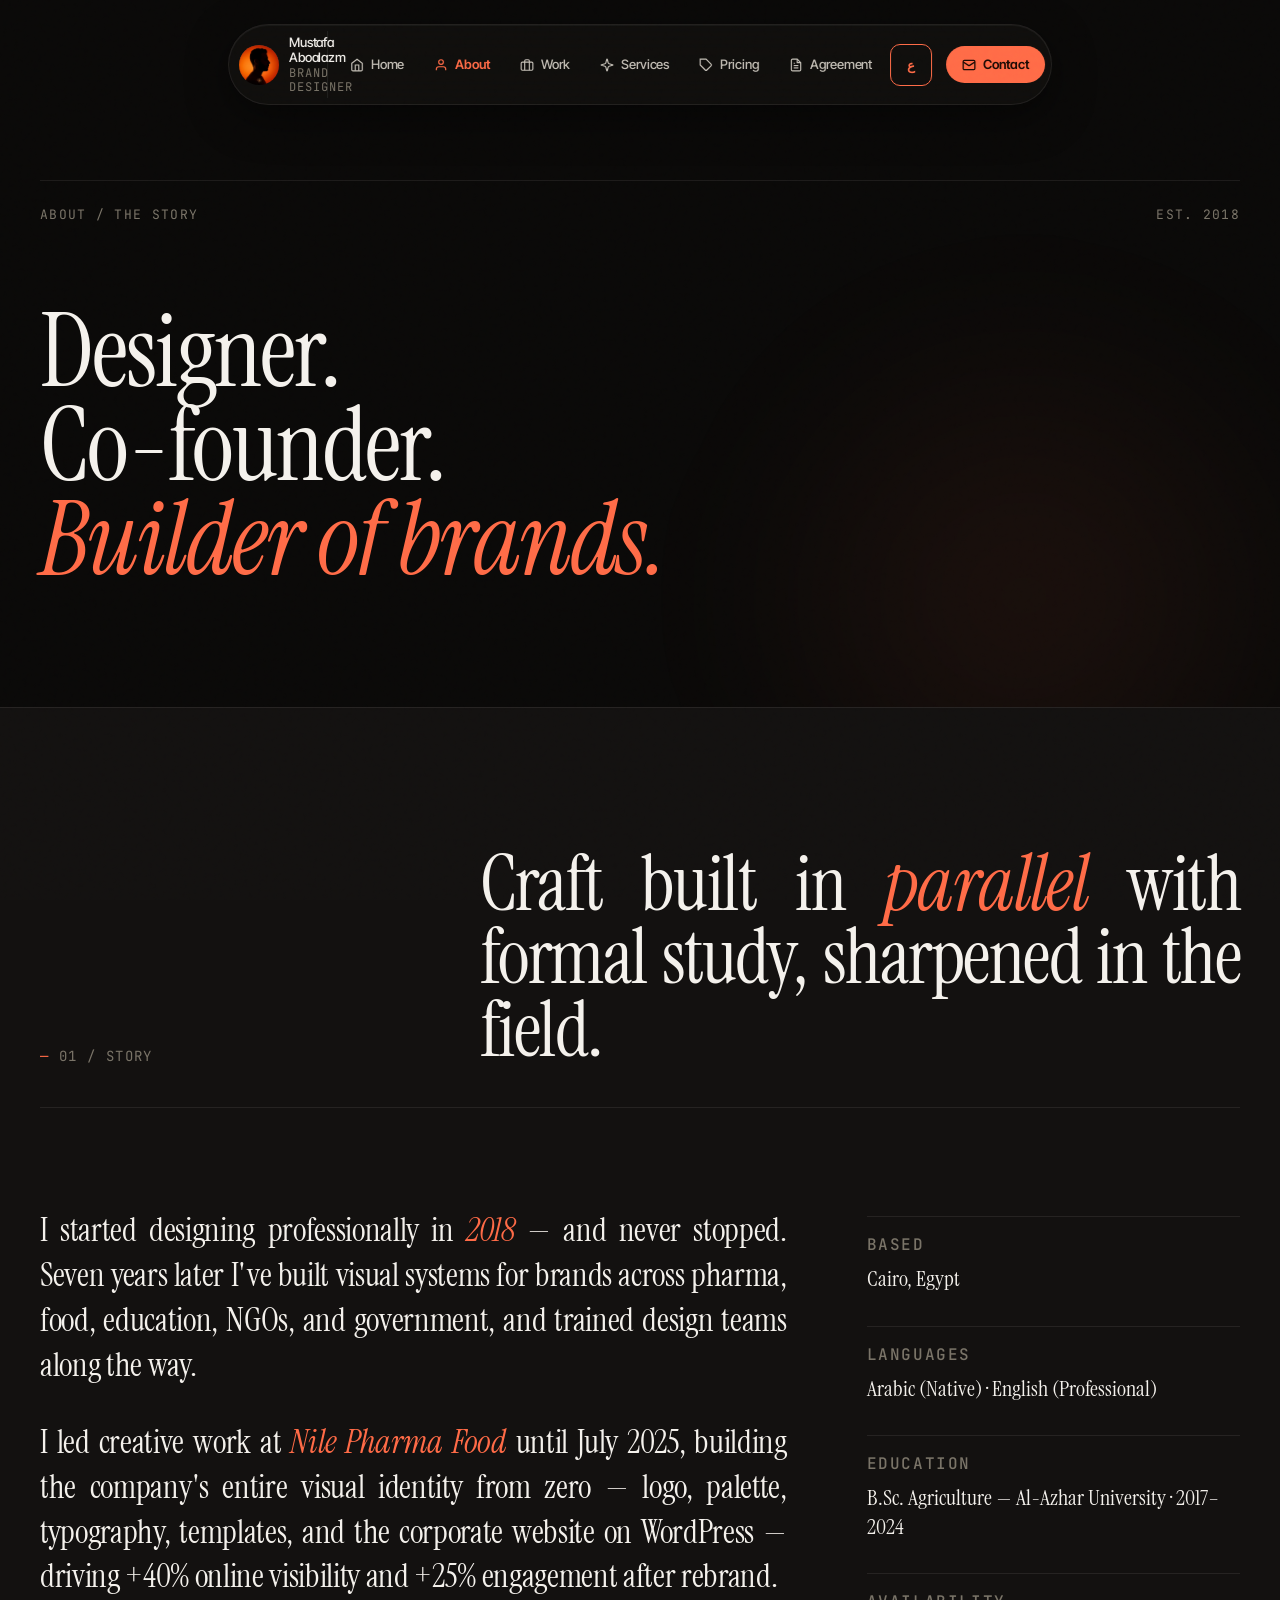
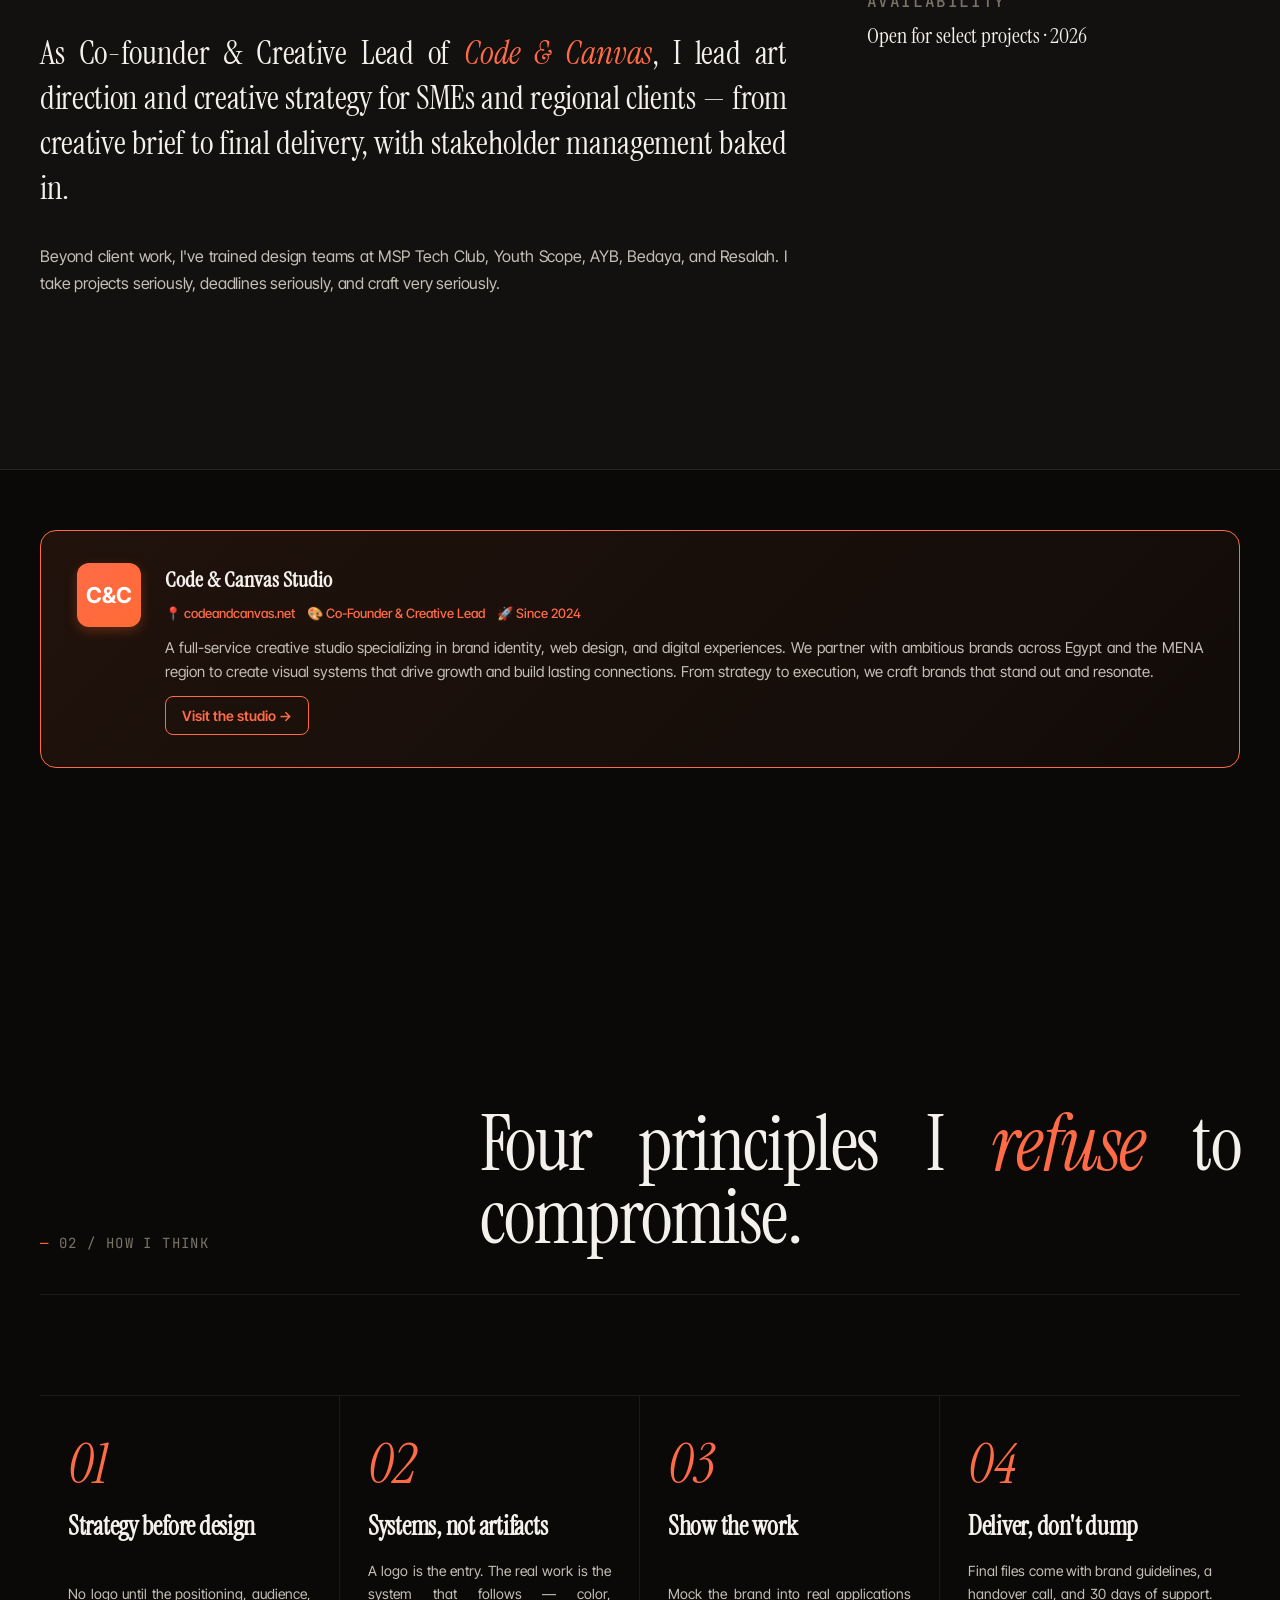
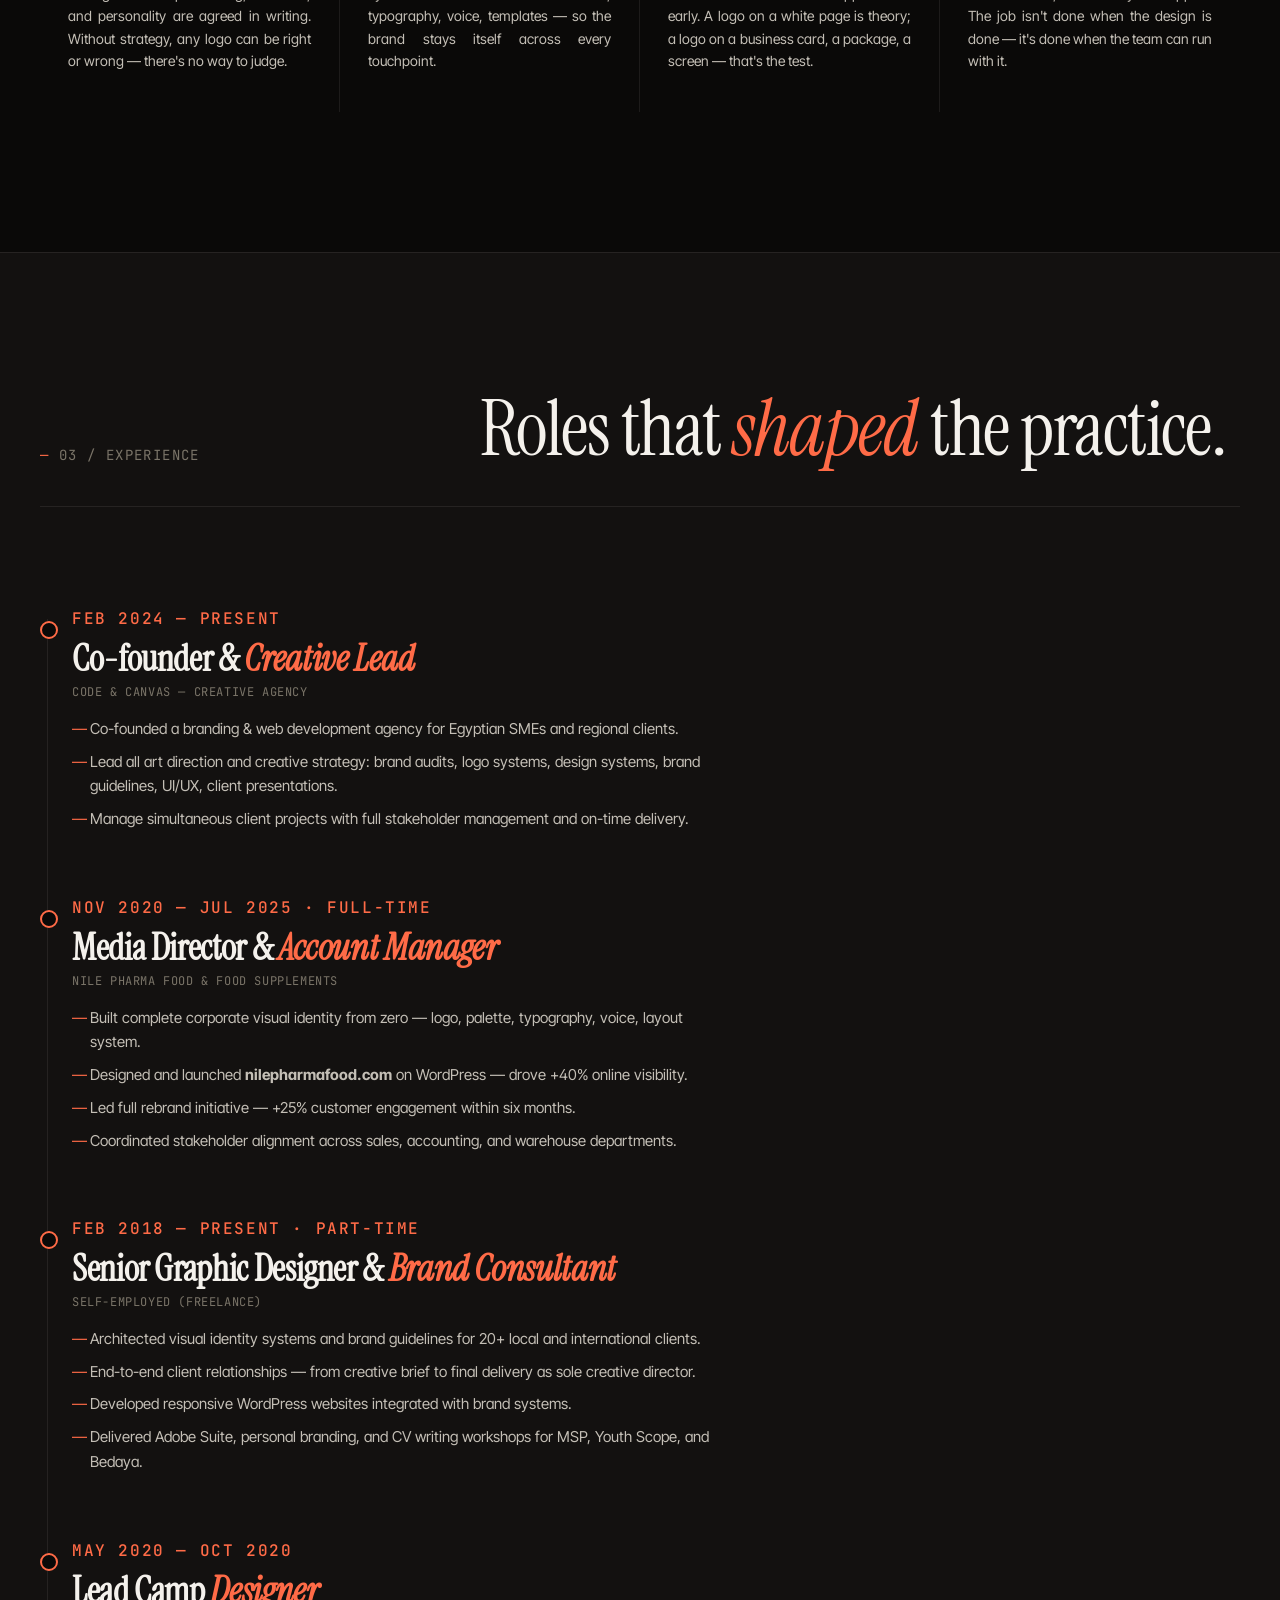
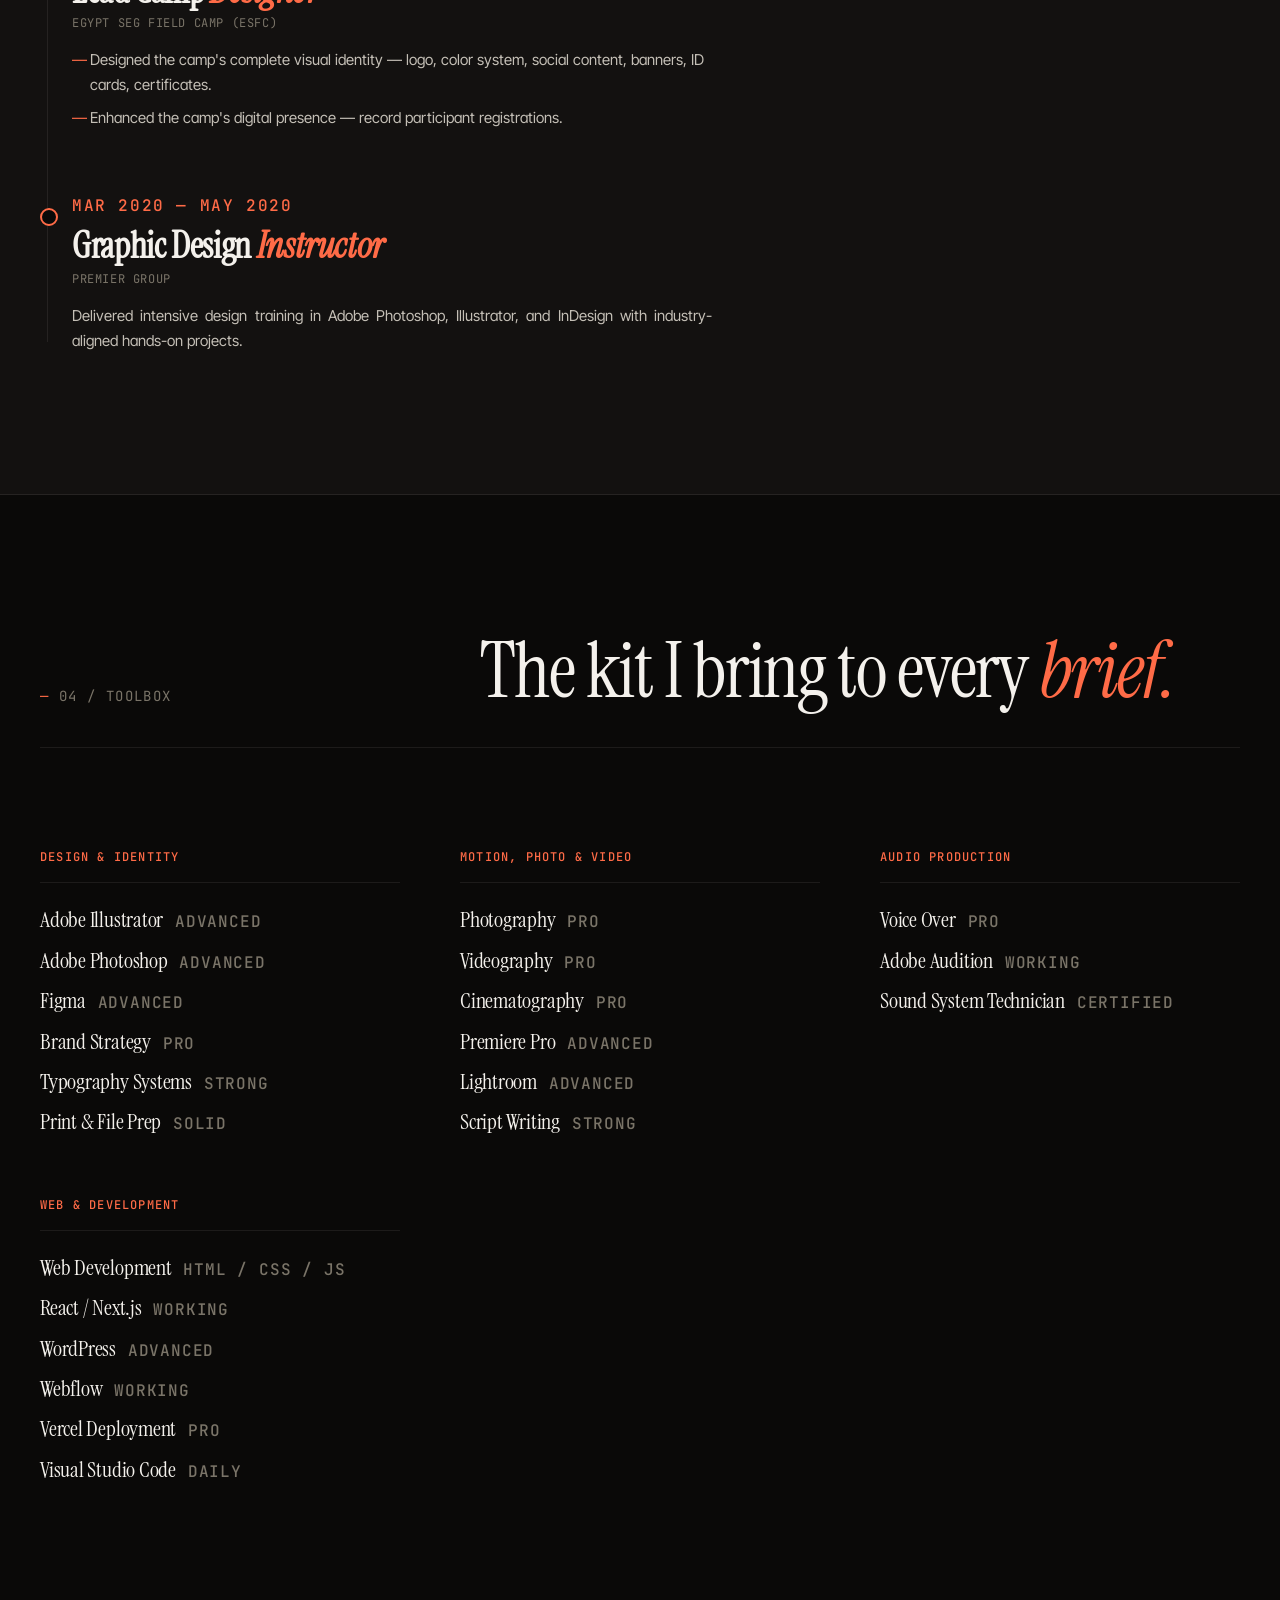
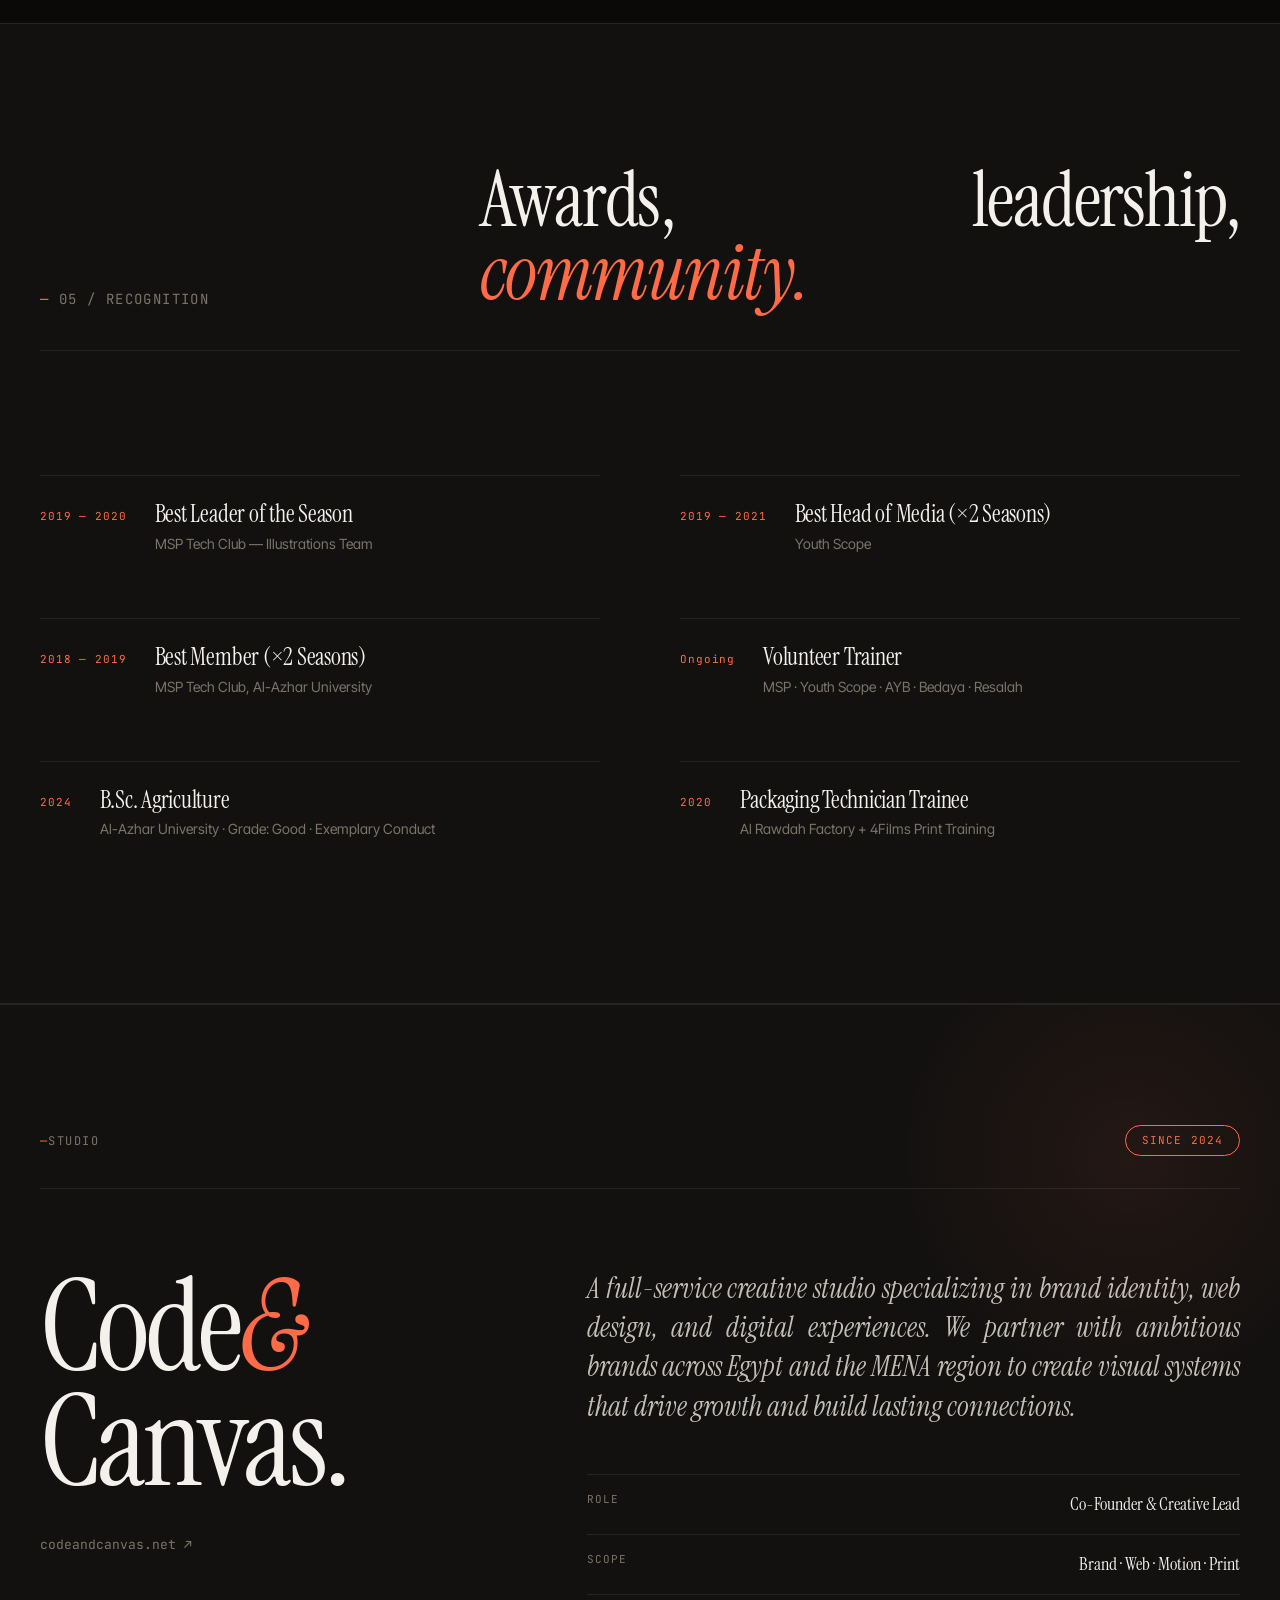
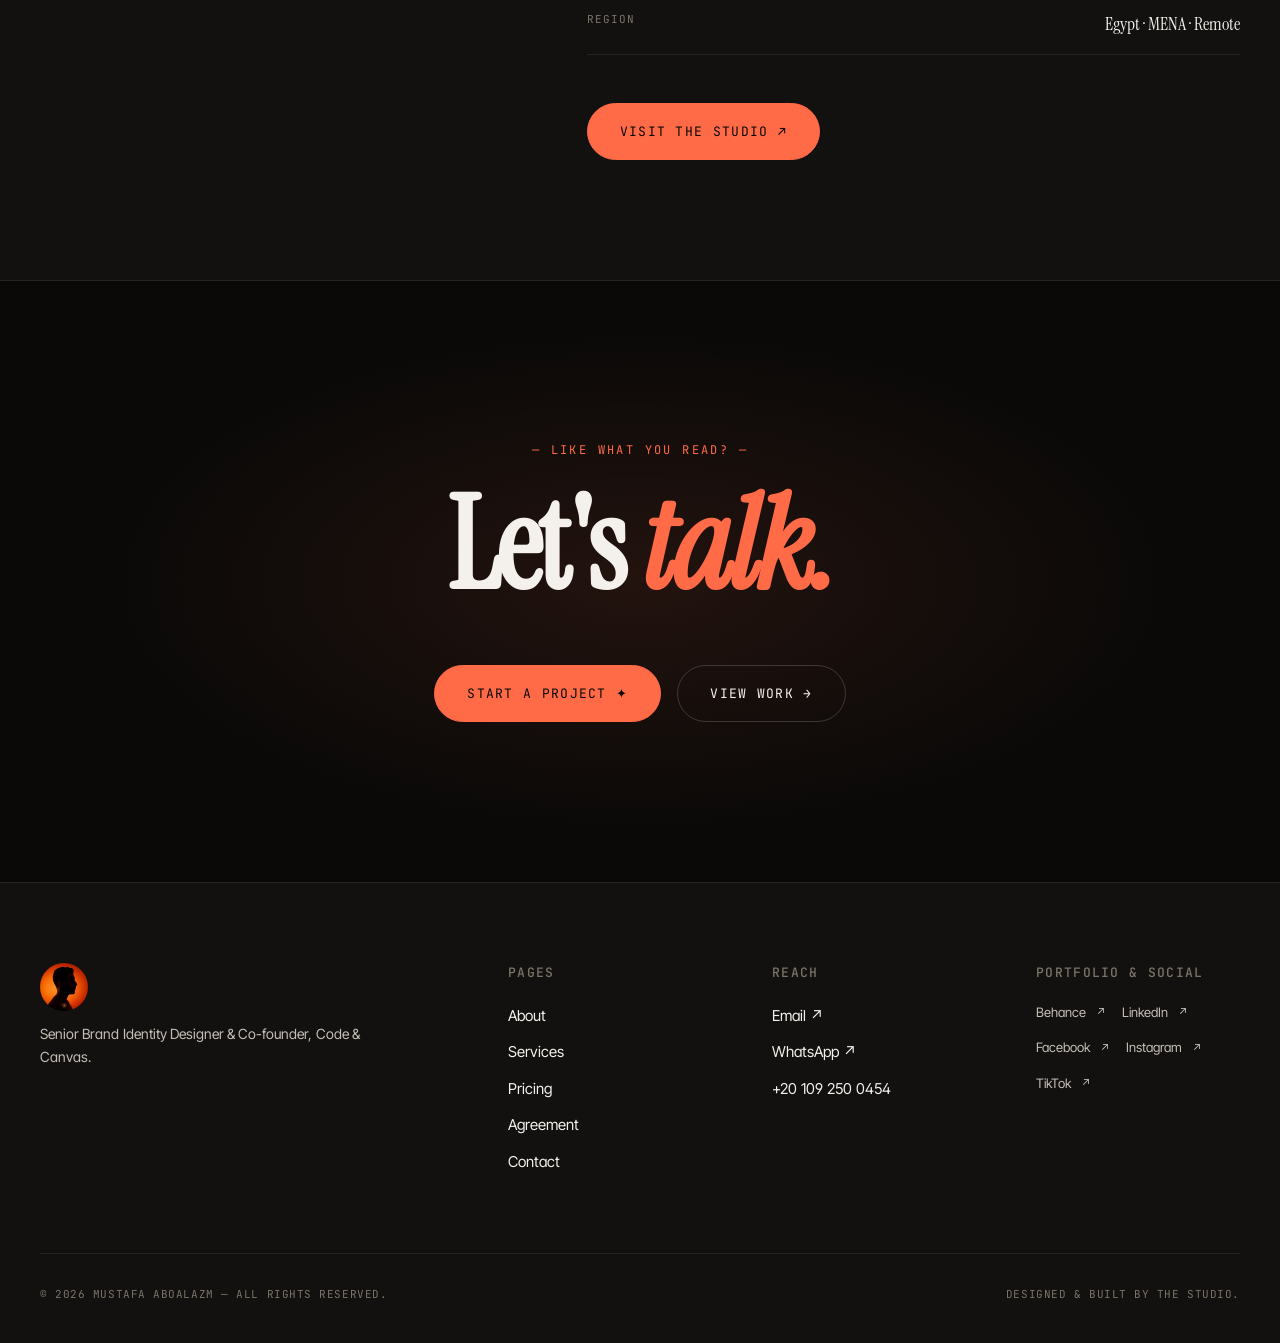
==== commit 37a51cbc: "Update about page content" ====
--- a/about.html
+++ b/about.html
@@ -1,48 +1,155 @@
 <!DOCTYPE html>
 <html lang="en" dir="ltr">
 <head>
-  <meta charset="UTF-8" />
-  <meta name="viewport" content="width=device-width, initial-scale=1.0" />
-  <title>Work — Mustafa Aboalazm</title>
-  <meta name="description" content="Selected brand identity projects by Mustafa Aboalazm — visual systems for pharma, education, NGOs, and more." />
-
-  <link rel="preconnect" href="https://fonts.googleapis.com" />
-  <link rel="preconnect" href="https://fonts.gstatic.com" crossorigin />
-  <link href="https://fonts.googleapis.com/css2?family=IBM+Plex+Sans+Arabic:wght@300;400;500;600;700&family=Instrument+Serif:ital@0;1&family=Inter+Tight:wght@300;400;500;600;700&family=JetBrains+Mono:wght@400;500&display=swap" rel="stylesheet" />
-
-  <link rel="icon" type="image/png" href="images/Avatar.png" />
-  <link rel="stylesheet" href="styles.css" />
-
-  <style>
-    /* ── Thmanyah Serif Display Font ── */
-    @font-face {
-      font-family: 'Thmanyah Serif Display';
-      src: url('fonts/thmanyahserifdisplay-Medium.otf') format('opentype');
-      font-weight: 500; font-style: normal; font-display: swap;
-    }
-    /* ── Apply Thmanyah to Arabic headlines ONLY ── */
-    html[lang="ar"] .hero-title,
-    html[lang="ar"] .section-title,
-    html[lang="ar"] .project-title {
-      font-family: 'Thmanyah Serif Display', 'IBM Plex Sans Arabic', sans-serif !important;
-      font-weight: 500; letter-spacing: -0.02em;
-    }
-    /* ── Language Toggle ── */
-    .nav-actions{display:flex;align-items:center;gap:10px}
-    .nav-lang-btn{display:inline-flex;align-items:center;justify-content:center;width:42px;height:42px;border-radius:10px;border:1.5px solid var(--accent,#E8632A);background:transparent;color:var(--accent,#E8632A);font-family:inherit;font-size:13px;font-weight:700;cursor:pointer;letter-spacing:0.04em;flex-shrink:0;transition:background 0.22s ease,color 0.22s ease,transform 0.14s ease;user-select:none;-webkit-tap-highlight-color:transparent}
-    .nav-lang-btn:hover{background:var(--accent,#E8632A);color:#fff;transform:scale(1.05)}
-    .nav-lang-btn:active{transform:scale(0.96)}
-    html[lang="en"] .nav-lang-btn .lbl-ar{display:inline}
-    html[lang="en"] .nav-lang-btn .lbl-en{display:none}
-    html[lang="ar"] .nav-lang-btn .lbl-ar{display:none}
-    html[lang="ar"] .nav-lang-btn .lbl-en{display:inline}
-    /* ── Arabic body font ── */
-    html[lang="ar"] body,html[lang="ar"] .nav-brand-name,html[lang="ar"] .nav-brand-role,html[lang="ar"] .nav-link span,html[lang="ar"] .nav-cta span,html[lang="ar"] .hero-meta,html[lang="ar"] .hero-tagline,html[lang="ar"] .section-num,html[lang="ar"] .project-meta,html[lang="ar"] .project-desc,html[lang="ar"] .project-tag,html[lang="ar"] .cta-eyebrow,html[lang="ar"] .btn,html[lang="ar"] .footer-brand p,html[lang="ar"] .footer-col h6,html[lang="ar"] .footer-col a,html[lang="ar"] .footer-bottom{font-family:'IBM Plex Sans Arabic',sans-serif;letter-spacing:0}
-    html[lang="ar"] .hero-title .arabic{display:none}
-
-    /* Arabic RTL */
-    html[lang="ar"] .hero-title,html[lang="ar"] .section-title,html[lang="ar"] .project-title,html[lang="ar"] .cta-title{text-align:justify;text-align-last:right}
-    html[lang="ar"] .hero-tagline,html[lang="ar"] .about-prose p,html[lang="ar"] .project-desc{text-align:justify;text-align-last:right}
+<meta charset="UTF-8" />
+<meta name="viewport" content="width=device-width, initial-scale=1.0" />
+<title>About — Mustafa Aboalazm</title>
+<meta name="description" content="The story, philosophy, experience, and tools of Mustafa Aboalazm — Senior Brand Identity Designer." />
+
+<link rel="preconnect" href="https://fonts.googleapis.com" />
+<link rel="preconnect" href="https://fonts.gstatic.com" crossorigin />
+<link href="https://fonts.googleapis.com/css2?family=IBM+Plex+Sans+Arabic:wght@300;400;500;600;700&family=Instrument+Serif:ital@0;1&family=Inter+Tight:wght@300;400;500;600;700&family=JetBrains+Mono:wght@400;500&display=swap" rel="stylesheet" />
+<link rel="stylesheet" href="styles.css" />
+
+<style>
+  /* ── Thmanyah Serif Display Font ── */
+  @font-face {
+    font-family: 'Thmanyah Serif Display';
+    src: url('fonts/thmanyahserifdisplay-Medium.otf') format('opentype');
+    font-weight: 500;
+    font-style: normal;
+    font-display: swap;
+  }
+
+  /* ── Apply Thmanyah to Arabic headlines ONLY ── */
+  html[lang="ar"] .hero-title,
+  html[lang="ar"] .section-title,
+  html[lang="ar"] .step-title,
+  html[lang="ar"] .timeline-role,
+  html[lang="ar"] .tool-col h4,
+  html[lang="ar"] .award-body h5,
+  html[lang="ar"] .cta-title,
+  html[lang="ar"] .about-fact-value {
+    font-family: 'Thmanyah Serif Display', 'IBM Plex Sans Arabic', sans-serif !important;
+    font-weight: 500;
+    letter-spacing: -0.02em;
+    line-height: 1.4 !important; /* Reduced by 2pt */
+  }
+
+  /* ── Arabic text justify ── */
+  html[lang="ar"] p,
+  html[lang="ar"] .about-prose p,
+  html[lang="ar"] .step-desc,
+  html[lang="ar"] .timeline-desc,
+  html[lang="ar"] .tool-col li,
+  html[lang="ar"] .award-body p,
+  html[lang="ar"] .faq-a {
+    text-align: justify;
+    text-align-last: right;
+    -webkit-hyphens: auto;
+    hyphens: auto;
+  }
+
+  /* ── Language Toggle Button ── */
+  .nav-actions { display: flex; align-items: center; gap: 10px; }
+  .nav-lang-btn {
+    display: inline-flex; align-items: center; justify-content: center;
+    width: 42px; height: 42px; border-radius: 10px;
+    border: 1.5px solid var(--accent, #E8632A);
+    background: transparent; color: var(--accent, #E8632A);
+    font-family: inherit; font-size: 13px; font-weight: 700;
+    cursor: pointer; letter-spacing: 0.04em; flex-shrink: 0;
+    transition: background 0.22s ease, color 0.22s ease, transform 0.14s ease;
+    user-select: none; -webkit-tap-highlight-color: transparent;
+  }
+  .nav-lang-btn:hover { background: var(--accent, #E8632A); color: #fff; transform: scale(1.05); }
+  .nav-lang-btn:active { transform: scale(0.96); }
+  html[lang="en"] .nav-lang-btn .lbl-ar { display: inline; }
+  html[lang="en"] .nav-lang-btn .lbl-en { display: none; }
+  html[lang="ar"] .nav-lang-btn .lbl-ar { display: none; }
+  html[lang="ar"] .nav-lang-btn .lbl-en { display: inline; }
+
+  /* ── Active nav link styling ── */
+  .nav-link.active { color: var(--accent, #E8632A) !important; font-weight: 600; }
+  .nav-link.active svg { stroke: var(--accent, #E8632A); }
+
+  /* ── Arabic font override for body text ── */
+  html[lang="ar"] body,
+  html[lang="ar"] .nav-brand-role, html[lang="ar"] .nav-link span,
+  html[lang="ar"] .nav-cta span, html[lang="ar"] .hero-meta,
+  html[lang="ar"] .section-num, html[lang="ar"] .about-prose p,
+  html[lang="ar"] .about-fact-label, html[lang="ar"] .step-desc,
+  html[lang="ar"] .step-num, html[lang="ar"] .timeline-period,
+  html[lang="ar"] .timeline-org, html[lang="ar"] .timeline-desc,
+  html[lang="ar"] .tool-col li, html[lang="ar"] .award-body p,
+  html[lang="ar"] .award-year, html[lang="ar"] .cta-eyebrow,
+  html[lang="ar"] .btn, html[lang="ar"] .footer-brand p,
+  html[lang="ar"] .footer-col h6, html[lang="ar"] .footer-col a,
+  html[lang="ar"] .footer-bottom {
+    font-family: 'IBM Plex Sans Arabic', sans-serif; letter-spacing: 0;
+  }
+  html[lang="ar"] .hero-title .arabic { display: none; }
+
+  /* ── Small font size increase for labels ── */
+  .about-fact-label, .tool-col li span, .timeline-period {
+    font-size: clamp(14px, 1.3vw, 16px); /* +1pt mobile, +3pt desktop */
+    font-weight: 500;
+  }
+
+  /* ── Mobile nav padding ── */
+  @media (max-width: 768px) {
+    .nav { padding: 0 16px !important; }
+    .nav-links { gap: 4px; }
+  }
+
+  /* ── Code & Canvas Studio Banner ── */
+  .studio-banner {
+    background: linear-gradient(135deg, rgba(232,99,42,0.1) 0%, rgba(232,99,42,0.03) 100%);
+    border: 1.5px solid var(--accent, #E8632A);
+    border-radius: 16px;
+    padding: 32px 36px;
+    margin: 60px 0;
+    display: flex;
+    align-items: flex-start;
+    gap: 24px;
+    transition: transform 0.3s ease, box-shadow 0.3s ease;
+  }
+  .studio-banner:hover { transform: translateY(-4px); box-shadow: 0 12px 40px rgba(232, 99, 42, 0.2); }
+  .studio-banner-icon {
+    width: 64px; height: 64px; border-radius: 12px;
+    background: linear-gradient(135deg, var(--accent, #E8632A) 0%, #ff6b35 100%);
+    display: flex; align-items: center; justify-content: center;
+    color: #fff; font-weight: 700; font-size: 22px; flex-shrink: 0;
+    box-shadow: 0 4px 12px rgba(232, 99, 42, 0.3);
+  }
+  .studio-banner-content h4 { font-family: var(--serif); font-size: 22px; margin: 0 0 8px 0; color: var(--ink); }
+  .studio-banner-content p { font-size: 15px; color: var(--ink-2); margin: 0 0 12px 0; line-height: 1.6; }
+  .studio-banner-meta { display: flex; flex-wrap: wrap; gap: 12px; margin-bottom: 12px; font-size: 13px; color: var(--accent); font-weight: 500; }
+  .studio-banner-meta span { display: inline-flex; align-items: center; gap: 6px; }
+  .studio-banner-link {
+    display: inline-flex; align-items: center; gap: 8px;
+    font-size: 14px; font-weight: 600; color: var(--accent);
+    text-decoration: none; padding: 8px 16px;
+    border: 1.5px solid var(--accent); border-radius: 8px;
+    transition: background 0.2s, color 0.2s;
+  }
+  .studio-banner-link:hover { background: var(--accent); color: #fff; text-decoration: none; }
+
+  /* ── Social links in footer (TEXT ONLY, HORIZONTAL) ── */
+  .footer-social-links { display: flex; flex-wrap: wrap; gap: 16px; align-items: center; }
+  .footer-social-links a { font-size: 13px; color: var(--ink-2); text-decoration: none; transition: color 0.2s; }
+  .footer-social-links a:hover { color: var(--accent); }
+  .footer-social-links a::after { content: '↗'; margin-left: 4px; font-size: 11px; }
+
+  @media (max-width: 768px) {
+    .studio-banner { padding: 24px 20px; flex-direction: column; }
+    .studio-banner-icon { width: 56px; height: 56px; font-size: 20px; }
+    .studio-banner-content h4 { font-size: 18px; }
+  }
+
+    /* Arabic RTL alignment */
+    html[lang="ar"] .hero-title,html[lang="ar"] .section-title,html[lang="ar"] .cta-title{text-align:justify;text-align-last:right}
+    html[lang="ar"] .hero-tagline,html[lang="ar"] .about-prose p,html[lang="ar"] .timeline-desc{text-align:justify;text-align-last:right}
 
     /* footer social */
     .footer-social-links{display:flex;flex-wrap:wrap;gap:16px}
@@ -69,14 +176,14 @@
     .studio-fact-label{font-family:var(--mono);font-size:11px;letter-spacing:.1em;text-transform:uppercase;color:var(--ink-3)}
     .studio-fact-val{font-family:var(--serif);font-size:18px;color:var(--ink);text-align:right}
     @media(max-width:768px){.studio-section{padding:80px 20px}.studio-main{grid-template-columns:1fr;gap:48px}.studio-title{font-size:clamp(64px,18vw,96px)}}
-  </style>
+</style>
 </head>
-<body data-page="work">
+<body data-page="about">
 
 <!-- =============== NAV =============== -->
 <nav class="nav" aria-label="Primary">
-  <a href="index.html" class="nav-brand" aria-label="Home">
-    <img class="nav-avatar" src="images/Avatar.png" alt="Mustafa Aboalazm" />
+  <a href="index.html" class="nav-brand">
+    <img class="nav-avatar" src="images/Avatar.png" alt="Mustafa Aboalazm" style="width:40px;height:40px;border-radius:50%;object-fit:cover" />
     <div class="nav-brand-text">
       <span class="nav-brand-name">Mustafa Aboalazm</span>
       <span class="nav-brand-role" data-i18n="nav.role">Brand Designer</span>
@@ -84,8 +191,8 @@
   </a>
   <ul class="nav-links">
     <li><a href="index.html" class="nav-link"><svg viewBox="0 0 24 24" fill="none" stroke="currentColor" stroke-width="2"><path d="m3 9 9-7 9 7v11a2 2 0 0 1-2 2H5a2 2 0 0 1-2-2z"/><polyline points="9 22 9 12 15 12 15 22"/></svg><span data-i18n="nav.home">Home</span></a></li>
-    <li><a href="about.html" class="nav-link"><svg viewBox="0 0 24 24" fill="none" stroke="currentColor" stroke-width="2"><path d="M20 21v-2a4 4 0 0 0-4-4H8a4 4 0 0 0-4 4v2"/><circle cx="12" cy="7" r="4"/></svg><span data-i18n="nav.about">About</span></a></li>
-    <li><a href="work.html" class="nav-link active"><svg viewBox="0 0 24 24" fill="none" stroke="currentColor" stroke-width="2"><rect width="20" height="14" x="2" y="7" rx="2"/><path d="M16 21V5a2 2 0 0 0-2-2h-4a2 2 0 0 0-2 2v16"/></svg><span data-i18n="nav.work">Work</span></a></li>
+    <li><a href="about.html" class="nav-link active"><svg viewBox="0 0 24 24" fill="none" stroke="currentColor" stroke-width="2"><path d="M20 21v-2a4 4 0 0 0-4-4H8a4 4 0 0 0-4 4v2"/><circle cx="12" cy="7" r="4"/></svg><span data-i18n="nav.about">About</span></a></li>
+    <li><a href="work.html" class="nav-link"><svg viewBox="0 0 24 24" fill="none" stroke="currentColor" stroke-width="2"><rect width="20" height="14" x="2" y="7" rx="2"/><path d="M16 21V5a2 2 0 0 0-2-2h-4a2 2 0 0 0-2 2v16"/></svg><span data-i18n="nav.work">Work</span></a></li>
     <li><a href="services.html" class="nav-link"><svg viewBox="0 0 24 24" fill="none" stroke="currentColor" stroke-width="2"><path d="M9.937 15.5A2 2 0 0 0 8.5 14.063l-6.135-1.582a.5.5 0 0 1 0-.962L8.5 9.936A2 2 0 0 0 9.937 8.5l1.582-6.135a.5.5 0 0 1 .963 0L14.063 8.5A2 2 0 0 0 15.5 9.937l6.135 1.581a.5.5 0 0 1 0 .964L15.5 14.063a2 2 0 0 0-1.437 1.437l-1.582 6.135a.5.5 0 0 1-.963 0z"/></svg><span data-i18n="nav.services">Services</span></a></li>
     <li><a href="pricing.html" class="nav-link"><svg viewBox="0 0 24 24" fill="none" stroke="currentColor" stroke-width="2"><path d="M20.59 13.41l-7.17 7.17a2 2 0 0 1-2.83 0L2 12V2h10l8.59 8.59a2 2 0 0 1 0 2.82z"/><line x1="7" y1="7" x2="7.01" y2="7"/></svg><span data-i18n="nav.pricing">Pricing</span></a></li>
     <li><a href="agreement.html" class="nav-link"><svg viewBox="0 0 24 24" fill="none" stroke="currentColor" stroke-width="2"><path d="M14 2H6a2 2 0 0 0-2 2v16a2 2 0 0 0 2 2h12a2 2 0 0 0 2-2V8z"/><polyline points="14 2 14 8 20 8"/><line x1="16" y1="13" x2="8" y2="13"/><line x1="16" y1="17" x2="8" y2="17"/><polyline points="10 9 9 9 8 9"/></svg><span data-i18n="nav.agreement">Agreement</span></a></li>
@@ -108,124 +215,258 @@
 
 <!-- =============== HERO =============== -->
 <header class="hero hero-sm" id="top">
-  <div class="hero-meta reveal"><span data-i18n="work.meta1">Work / Portfolio</span><span data-i18n="work.meta2">Selected projects</span></div>
-  <h1 class="hero-title reveal delay-1" data-i18n-html="work.title">Brands I've <span class="italic">shaped.</span></h1>
-  <p class="hero-tagline reveal delay-2" data-i18n="work.tagline" style="margin-top:40px;max-width:700px">A curated selection of brand identity projects across pharma, education, NGOs, and creative ventures — each built with strategy, craft, and intention.</p>
+  <div class="hero-meta reveal">
+    <span data-i18n="hero.meta.left">About / The story</span>
+    <span data-i18n="hero.meta.right">Est. 2018</span>
+  </div>
+  <h1 class="hero-title reveal delay-1" data-i18n-html="hero.title">
+    Designer.<br>Co-founder.<br><span class="italic">Builder of brands.</span>
+  </h1>
 </header>
 
-<!-- =============== PROJECTS =============== -->
+<!-- =============== INTRO / STORY =============== -->
+<section class="section section-alt">
+  <div class="section-head">
+    <div class="section-num scroll-reveal" data-i18n="story.num">01 / Story</div>
+    <h2 class="section-title scroll-reveal" data-i18n-html="story.title">Craft built in <em>parallel</em> with formal study, sharpened in the field.</h2>
+  </div>
+  <div class="about-grid">
+    <div class="about-prose">
+      <p class="scroll-reveal" data-i18n-html="story.p1">I started designing professionally in <em>2018</em> — and never stopped. Seven years later I've built visual systems for brands across pharma, food, education, NGOs, and government, and trained design teams along the way.</p>
+      <p class="scroll-reveal" data-i18n-html="story.p2">I led creative work at <em>Nile Pharma Food</em> until July 2025, building the company's entire visual identity from zero — logo, palette, typography, templates, and the corporate website on WordPress — driving +40% online visibility and +25% engagement after rebrand.</p>
+      <p class="scroll-reveal" data-i18n-html="story.p3">As Co-founder & Creative Lead of <em>Code & Canvas</em>, I lead art direction and creative strategy for SMEs and regional clients — from creative brief to final delivery, with stakeholder management baked in.</p>
+      <p class="small scroll-reveal" data-i18n-html="story.p4">Beyond client work, I've trained design teams at MSP Tech Club, Youth Scope, AYB, Bedaya, and Resalah. I take projects seriously, deadlines seriously, and craft very seriously.</p>
+    </div>
+    <aside class="about-side">
+      <div class="about-fact scroll-reveal"><div class="about-fact-label" data-i18n="fact.based.label">Based</div><div class="about-fact-value" data-i18n="fact.based.value">Cairo, Egypt</div></div>
+      <div class="about-fact scroll-reveal"><div class="about-fact-label" data-i18n="fact.lang.label">Languages</div><div class="about-fact-value" data-i18n="fact.lang.value">Arabic (Native) · English (Professional)</div></div>
+      <div class="about-fact scroll-reveal"><div class="about-fact-label" data-i18n="fact.edu.label">Education</div><div class="about-fact-value" data-i18n="fact.edu.value">B.Sc. Agriculture — Al-Azhar University · 2017–2024</div></div>
+      <div class="about-fact scroll-reveal"><div class="about-fact-label" data-i18n="fact.avail.label">Availability</div><div class="about-fact-value" data-i18n="fact.avail.value">Open for select projects · 2026</div></div>
+    </aside>
+  </div>
+</section>
+
+<!-- =============== CODE & CANVAS STUDIO BANNER =============== -->
+<section class="section" style="padding-top: 0;">
+  <div class="studio-banner scroll-reveal">
+    <div class="studio-banner-icon">C&C</div>
+    <div class="studio-banner-content">
+      <h4 data-i18n="studio.title">Code & Canvas Studio</h4>
+      <div class="studio-banner-meta">
+        <span>📍 codeandcanvas.net</span>
+        <span>🎨 Co-Founder & Creative Lead</span>
+        <span>🚀 Since 2024</span>
+      </div>
+      <p data-i18n="studio.desc">A full-service creative studio specializing in brand identity, web design, and digital experiences. We partner with ambitious brands across Egypt and the MENA region to create visual systems that drive growth and build lasting connections. From strategy to execution, we craft brands that stand out and resonate.</p>
+      <a href="https://codeandcanvas.net/" target="_blank" rel="noopener" class="studio-banner-link" data-i18n="studio.link">Visit the studio →</a>
+    </div>
+  </div>
+</section>
+
+<!-- =============== HOW I THINK =============== -->
 <section class="section">
-  <div class="project-grid">
-    <a href="https://www.behance.net/aboalazm" target="_blank" rel="noopener" class="project featured scroll-reveal">
-      <div class="project-link-arrow">↗</div>
-      <div class="project-visual visual-pharma">
-        <span class="project-corner">001 / Featured</span>
-        <span class="project-corner-right">2020 — 2025</span>
-        <div class="project-mark"><em>Nile</em><span class="accent">.</span><em>Pharma</em></div>
-      </div>
-      <div class="project-info">
-        <div class="project-meta">
-          <span data-i18n="proj1.meta1">Pharma & Food Supplements</span>
-          <span data-i18n="proj1.meta2">Full-cycle Identity</span>
-        </div>
-        <h3 class="project-title" data-i18n="proj1.title">Nile Pharma Food — Identity Built From Zero</h3>
-        <p class="project-desc" data-i18n="proj1.desc">Complete corporate identity from a blank page: logo system, color palette, typography, voice, templates, and corporate website. Outcome: +40% online visibility, +25% customer engagement after rebrand.</p>
-        <div class="project-tags">
-          <span class="project-tag" data-i18n="tag1">Brand Identity</span>
-          <span class="project-tag" data-i18n="tag2">Design System</span>
-          <span class="project-tag" data-i18n="tag3">WordPress</span>
-          <span class="project-tag" data-i18n="tag4">Rebrand</span>
-        </div>
-      </div>
-    </a>
-
-    <a href="https://www.behance.net/aboalazm" target="_blank" rel="noopener" class="project scroll-reveal">
-      <div class="project-link-arrow">↗</div>
-      <div class="project-visual visual-canvas">
-        <span class="project-corner">002</span><span class="project-corner-right">2024 — Now</span>
-        <div class="project-mark"><em>Code</em><span class="accent">&</span><em>Canvas</em></div>
-      </div>
-      <div class="project-info">
-        <div class="project-meta">
-          <span data-i18n="proj2.meta1">Creative Agency</span>
-          <span data-i18n="proj2.meta2">Co-founder</span>
-        </div>
-        <h3 class="project-title" data-i18n="proj2.title">Code & Canvas — A Studio of My Own</h3>
-        <p class="project-desc" data-i18n="proj2.desc">Co-founded a branding & web agency delivering end-to-end visual identity systems for SMEs across Egypt and the region.</p>
-        <div class="project-tags">
-          <span class="project-tag" data-i18n="tag5">Studio</span>
-          <span class="project-tag" data-i18n="tag6">Strategy</span>
-          <span class="project-tag" data-i18n="tag7">Web</span>
-        </div>
-      </div>
-    </a>
-
-    <a href="https://www.behance.net/aboalazm" target="_blank" rel="noopener" class="project scroll-reveal">
-      <div class="project-link-arrow">↗</div>
-      <div class="project-visual visual-camp">
-        <span class="project-corner">003</span><span class="project-corner-right">2020</span>
-        <div class="project-mark"><em>ESFC</em><span class="accent">.</span></div>
-      </div>
-      <div class="project-info">
-        <div class="project-meta">
-          <span data-i18n="proj3.meta1">Education / Field Camp</span>
-          <span data-i18n="proj3.meta2">Lead Designer</span>
-        </div>
-        <h3 class="project-title" data-i18n="proj3.title">Egypt SEG Field Camp</h3>
-        <p class="project-desc" data-i18n="proj3.desc">Designed the camp's complete visual identity — logo, color system, social, banners, ID cards, certificates — contributing to a record participant turnout.</p>
-        <div class="project-tags">
-          <span class="project-tag" data-i18n="tag8">Identity</span>
-          <span class="project-tag" data-i18n="tag9">Print</span>
-          <span class="project-tag" data-i18n="tag10">Event</span>
-        </div>
-      </div>
-    </a>
-
-    <a href="https://www.behance.net/aboalazm" target="_blank" rel="noopener" class="project scroll-reveal">
-      <div class="project-link-arrow">↗</div>
-      <div class="project-visual visual-msp">
-        <span class="project-corner">004</span><span class="project-corner-right">2020 — 2021</span>
-        <div class="project-mark"><em>Learn</em><br><span class="accent">in</span><em>Arabic</em></div>
-      </div>
-      <div class="project-info">
-        <div class="project-meta">
-          <span data-i18n="proj4.meta1">EdTech / YouTube</span>
-          <span data-i18n="proj4.meta2">Studio + Visual</span>
-        </div>
-        <h3 class="project-title" data-i18n="proj4.title">Learn in Arabic — MSP Tech Club</h3>
-        <p class="project-desc" data-i18n="proj4.desc">Engineered DIY studio sets, lighting, and a complete on-screen visual system for an educational YouTube channel.</p>
-        <div class="project-tags">
-          <span class="project-tag" data-i18n="tag11">Studio Design</span>
-          <span class="project-tag" data-i18n="tag12">Motion</span>
-          <span class="project-tag" data-i18n="tag13">Thumbnails</span>
-        </div>
-      </div>
-    </a>
-
-    <a href="https://www.behance.net/aboalazm" target="_blank" rel="noopener" class="project scroll-reveal">
-      <div class="project-link-arrow">↗</div>
-      <div class="project-visual visual-youth">
-        <span class="project-corner">005</span><span class="project-corner-right">2 Seasons</span>
-        <div class="project-mark"><em>Youth</em><br><span class="accent">/</span><em>Scope</em></div>
-      </div>
-      <div class="project-info">
-        <div class="project-meta">
-          <span data-i18n="proj5.meta1">NGO / Youth</span>
-          <span data-i18n="proj5.meta2">Head of Media</span>
-        </div>
-        <h3 class="project-title" data-i18n="proj5.title">Youth Scope — From Scratch, Twice.</h3>
-        <p class="project-desc" data-i18n="proj5.desc">Built the visual identity from the ground up across two consecutive seasons. Brand audit, palette, typography, and full campaign design.</p>
-        <div class="project-tags">
-          <span class="project-tag" data-i18n="tag14">Identity</span>
-          <span class="project-tag" data-i18n="tag15">Team Lead</span>
-          <span class="project-tag" data-i18n="tag16">Campaigns</span>
-        </div>
-      </div>
-    </a>
-  </div>
-
-  <div class="center mt-80 scroll-reveal">
-    <a href="https://www.behance.net/aboalazm" target="_blank" rel="noopener" class="btn btn-primary" data-i18n="work.behance">View Full Portfolio on Behance →</a>
+  <div class="section-head">
+    <div class="section-num scroll-reveal" data-i18n="think.num">02 / How I think</div>
+    <h2 class="section-title scroll-reveal" data-i18n-html="think.title">Four principles I <em>refuse</em> to compromise.</h2>
+  </div>
+  <div class="process-grid">
+    <div class="step scroll-reveal">
+      <div class="step-num">01</div>
+      <h4 class="step-title" data-i18n="think.s1.title">Strategy before design</h4>
+      <p class="step-desc" data-i18n="think.s1.desc">No logo until the positioning, audience, and personality are agreed in writing. Without strategy, any logo can be right or wrong — there's no way to judge.</p>
+    </div>
+    <div class="step scroll-reveal">
+      <div class="step-num">02</div>
+      <h4 class="step-title" data-i18n="think.s2.title">Systems, not artifacts</h4>
+      <p class="step-desc" data-i18n="think.s2.desc">A logo is the entry. The real work is the system that follows — color, typography, voice, templates — so the brand stays itself across every touchpoint.</p>
+    </div>
+    <div class="step scroll-reveal">
+      <div class="step-num">03</div>
+      <h4 class="step-title" data-i18n="think.s3.title">Show the work</h4>
+      <p class="step-desc" data-i18n="think.s3.desc">Mock the brand into real applications early. A logo on a white page is theory; a logo on a business card, a package, a screen — that's the test.</p>
+    </div>
+    <div class="step scroll-reveal">
+      <div class="step-num">04</div>
+      <h4 class="step-title" data-i18n="think.s4.title">Deliver, don't dump</h4>
+      <p class="step-desc" data-i18n="think.s4.desc">Final files come with brand guidelines, a handover call, and 30 days of support. The job isn't done when the design is done — it's done when the team can run with it.</p>
+    </div>
+  </div>
+</section>
+
+<!-- =============== EXPERIENCE TIMELINE =============== -->
+<section class="section section-alt">
+  <div class="section-head">
+    <div class="section-num scroll-reveal" data-i18n="exp.num">03 / Experience</div>
+    <h2 class="section-title scroll-reveal" data-i18n-html="exp.title">Roles that <em>shaped</em> the practice.</h2>
+  </div>
+  <div class="timeline">
+    <div class="timeline-item scroll-reveal">
+      <div class="timeline-period" data-i18n="exp.t1.period">Feb 2024 — Present</div>
+      <h3 class="timeline-role" data-i18n-html="exp.t1.role">Co-founder &amp; <em>Creative Lead</em></h3>
+      <div class="timeline-org" data-i18n="exp.t1.org">Code &amp; Canvas — Creative Agency</div>
+      <div class="timeline-desc">
+        <ul>
+          <li data-i18n="exp.t1.li1">Co-founded a branding &amp; web development agency for Egyptian SMEs and regional clients.</li>
+          <li data-i18n="exp.t1.li2">Lead all art direction and creative strategy: brand audits, logo systems, design systems, brand guidelines, UI/UX, client presentations.</li>
+          <li data-i18n="exp.t1.li3">Manage simultaneous client projects with full stakeholder management and on-time delivery.</li>
+        </ul>
+      </div>
+    </div>
+    <div class="timeline-item scroll-reveal">
+      <div class="timeline-period" data-i18n="exp.t2.period">Nov 2020 — Jul 2025 · Full-time</div>
+      <h3 class="timeline-role" data-i18n-html="exp.t2.role">Media Director &amp; <em>Account Manager</em></h3>
+      <div class="timeline-org" data-i18n="exp.t2.org">Nile Pharma Food &amp; Food Supplements</div>
+      <div class="timeline-desc">
+        <ul>
+          <li data-i18n="exp.t2.li1">Built complete corporate visual identity from zero — logo, palette, typography, voice, layout system.</li>
+          <li data-i18n-html="exp.t2.li2">Designed and launched <strong>nilepharmafood.com</strong> on WordPress — drove +40% online visibility.</li>
+          <li data-i18n="exp.t2.li3">Led full rebrand initiative — +25% customer engagement within six months.</li>
+          <li data-i18n="exp.t2.li4">Coordinated stakeholder alignment across sales, accounting, and warehouse departments.</li>
+        </ul>
+      </div>
+    </div>
+    <div class="timeline-item scroll-reveal">
+      <div class="timeline-period" data-i18n="exp.t3.period">Feb 2018 — Present · Part-time</div>
+      <h3 class="timeline-role" data-i18n-html="exp.t3.role">Senior Graphic Designer &amp; <em>Brand Consultant</em></h3>
+      <div class="timeline-org" data-i18n="exp.t3.org">Self-employed (Freelance)</div>
+      <div class="timeline-desc">
+        <ul>
+          <li data-i18n="exp.t3.li1">Architected visual identity systems and brand guidelines for 20+ local and international clients.</li>
+          <li data-i18n="exp.t3.li2">End-to-end client relationships — from creative brief to final delivery as sole creative director.</li>
+          <li data-i18n="exp.t3.li3">Developed responsive WordPress websites integrated with brand systems.</li>
+          <li data-i18n="exp.t3.li4">Delivered Adobe Suite, personal branding, and CV writing workshops for MSP, Youth Scope, and Bedaya.</li>
+        </ul>
+      </div>
+    </div>
+    <div class="timeline-item scroll-reveal">
+      <div class="timeline-period" data-i18n="exp.t4.period">May 2020 — Oct 2020</div>
+      <h3 class="timeline-role" data-i18n-html="exp.t4.role">Lead Camp <em>Designer</em></h3>
+      <div class="timeline-org" data-i18n="exp.t4.org">Egypt SEG Field Camp (ESFC)</div>
+      <div class="timeline-desc">
+        <ul>
+          <li data-i18n="exp.t4.li1">Designed the camp's complete visual identity — logo, color system, social content, banners, ID cards, certificates.</li>
+          <li data-i18n="exp.t4.li2">Enhanced the camp's digital presence — record participant registrations.</li>
+        </ul>
+      </div>
+    </div>
+    <div class="timeline-item scroll-reveal">
+      <div class="timeline-period" data-i18n="exp.t5.period">Mar 2020 — May 2020</div>
+      <h3 class="timeline-role" data-i18n-html="exp.t5.role">Graphic Design <em>Instructor</em></h3>
+      <div class="timeline-org" data-i18n="exp.t5.org">Premier Group</div>
+      <div class="timeline-desc">
+        <p data-i18n="exp.t5.desc">Delivered intensive design training in Adobe Photoshop, Illustrator, and InDesign with industry-aligned hands-on projects.</p>
+      </div>
+    </div>
+  </div>
+</section>
+
+<!-- =============== TOOLBOX (UPDATED) =============== -->
+<section class="section">
+  <div class="section-head">
+    <div class="section-num scroll-reveal" data-i18n="tools.num">04 / Toolbox</div>
+    <h2 class="section-title scroll-reveal" data-i18n-html="tools.title">The kit I bring to every <em>brief.</em></h2>
+  </div>
+  <div class="tool-grid">
+    <!-- Design & Identity (with Print & File Prep moved here) -->
+    <div class="tool-col scroll-reveal">
+      <h4 data-i18n="tools.col1.title">Design &amp; Identity</h4>
+      <ul>
+        <li>Adobe Illustrator <span data-i18n="tools.advanced">Advanced</span></li>
+        <li>Adobe Photoshop <span data-i18n="tools.advanced">Advanced</span></li>
+        <li>Figma <span data-i18n="tools.advanced">Advanced</span></li>
+        <li>Brand Strategy <span data-i18n="tools.pro">Pro</span></li>
+        <li>Typography Systems <span data-i18n="tools.strong">Strong</span></li>
+        <li>Print &amp; File Prep <span data-i18n="tools.solid">Solid</span></li>
+      </ul>
+    </div>
+    
+    <!-- Motion, Photo & Video Production -->
+    <div class="tool-col scroll-reveal">
+      <h4 data-i18n="tools.col2.title">Motion, Photo &amp; Video</h4>
+      <ul>
+        <li>Photography <span data-i18n="tools.pro">Pro</span></li>
+        <li>Videography <span data-i18n="tools.pro">Pro</span></li>
+        <li>Cinematography <span data-i18n="tools.pro">Pro</span></li>
+        <li>Premiere Pro <span data-i18n="tools.advanced">Advanced</span></li>
+        <li>Lightroom <span data-i18n="tools.advanced">Advanced</span></li>
+        <li>Script Writing <span data-i18n="tools.strong">Strong</span></li>
+      </ul>
+    </div>
+    
+    <!-- Audio Production -->
+    <div class="tool-col scroll-reveal">
+      <h4 data-i18n="tools.col3.title">Audio Production</h4>
+      <ul>
+        <li>Voice Over <span data-i18n="tools.pro">Pro</span></li>
+        <li>Adobe Audition <span data-i18n="tools.working">Working</span></li>
+        <li>Sound System Technician <span data-i18n="tools.certified">Certified</span></li>
+      </ul>
+    </div>
+    
+    <!-- Web & Development (updated order + React/Next.js + Vercel) -->
+    <div class="tool-col scroll-reveal">
+      <h4 data-i18n="tools.col4.title">Web &amp; Development</h4>
+      <ul>
+        <li>Web Development <span>HTML / CSS / JS</span></li>
+        <li>React / Next.js <span data-i18n="tools.working">Working</span></li>
+        <li>WordPress <span data-i18n="tools.advanced">Advanced</span></li>
+        <li>Webflow <span data-i18n="tools.working">Working</span></li>
+        <li>Vercel Deployment <span data-i18n="tools.pro">Pro</span></li>
+        <li>Visual Studio Code <span data-i18n="tools.daily">Daily</span></li>
+      </ul>
+    </div>
+  </div>
+</section>
+
+<!-- =============== RECOGNITION =============== -->
+<section class="section section-alt">
+  <div class="section-head">
+    <div class="section-num scroll-reveal" data-i18n="awards.num">05 / Recognition</div>
+    <h2 class="section-title scroll-reveal" data-i18n-html="awards.title">Awards, leadership, <em>community.</em></h2>
+  </div>
+  <div class="awards">
+    <div class="award scroll-reveal">
+      <div class="award-year">2019 — 2020</div>
+      <div class="award-body">
+        <h5 data-i18n="award.1.title">Best Leader of the Season</h5>
+        <p data-i18n="award.1.org">MSP Tech Club — Illustrations Team</p>
+      </div>
+    </div>
+    <div class="award scroll-reveal">
+      <div class="award-year">2019 — 2021</div>
+      <div class="award-body">
+        <h5 data-i18n="award.2.title">Best Head of Media (×2 Seasons)</h5>
+        <p data-i18n="award.2.org">Youth Scope</p>
+      </div>
+    </div>
+    <div class="award scroll-reveal">
+      <div class="award-year">2018 — 2019</div>
+      <div class="award-body">
+        <h5 data-i18n="award.3.title">Best Member (×2 Seasons)</h5>
+        <p data-i18n="award.3.org">MSP Tech Club, Al-Azhar University</p>
+      </div>
+    </div>
+    <div class="award scroll-reveal">
+      <div class="award-year" data-i18n="award.4.year">Ongoing</div>
+      <div class="award-body">
+        <h5 data-i18n="award.4.title">Volunteer Trainer</h5>
+        <p data-i18n="award.4.org">MSP · Youth Scope · AYB · Bedaya · Resalah</p>
+      </div>
+    </div>
+    <div class="award scroll-reveal">
+      <div class="award-year">2024</div>
+      <div class="award-body">
+        <h5 data-i18n="award.5.title">B.Sc. Agriculture</h5>
+        <p data-i18n="award.5.org">Al-Azhar University · Grade: Good · Exemplary Conduct</p>
+      </div>
+    </div>
+    <div class="award scroll-reveal">
+      <div class="award-year">2020</div>
+      <div class="award-body">
+        <h5 data-i18n="award.6.title">Packaging Technician Trainee</h5>
+        <p data-i18n="award.6.org">Al Rawdah Factory + 4Films Print Training</p>
+      </div>
+    </div>
   </div>
 </section>
 
@@ -234,7 +475,7 @@
 <section class="studio-section">
   <div class="studio-inner">
     <div class="studio-top scroll-reveal">
-      <div class="studio-eyebrow">02 / Studio</div>
+      <div class="studio-eyebrow">Studio</div>
       <div class="studio-badge">Since 2024</div>
     </div>
     <div class="studio-main">
@@ -256,28 +497,59 @@
 </section>
 <!-- =============== CTA =============== -->
 <section class="cta">
-  <div class="cta-eyebrow scroll-reveal" data-i18n="work.cta.eyebrow">— Like what you see? —</div>
-  <h2 class="cta-title scroll-reveal" data-i18n-html="work.cta.title">Let's <em>build yours.</em></h2>
+  <div class="cta-eyebrow scroll-reveal" data-i18n="cta.eyebrow">— Like what you read? —</div>
+  <h2 class="cta-title scroll-reveal" data-i18n-html="cta.title">Let's <em>talk.</em></h2>
   <div class="cta-buttons scroll-reveal">
-    <a href="contact.html" class="btn btn-primary" data-i18n="work.cta.btn1">Start a Project ✦</a>
-    <a href="services.html" class="btn btn-secondary" data-i18n="work.cta.btn2">View Services →</a>
-  </div>
-</section>
-
-<!-- =============== FOOTER =============== -->
+    <a href="contact.html" class="btn btn-primary" data-i18n="cta.btn1">Start a Project ✦</a>
+    <a href="work.html" class="btn btn-secondary" data-i18n="cta.btn2">View Work →</a>
+  </div>
+</section>
+
+<!-- =============== FOOTER (with Avatar + Social Text Links) =============== -->
 <footer class="footer">
   <div class="footer-grid">
-    <div class="footer-brand"><div class="footer-mark">M<em>A</em>.</div><p data-i18n="footer.brand.desc">Senior Brand Identity Designer & Co-founder, Code & Canvas.</p></div>
-    <div class="footer-col"><h6 data-i18n="footer.pages">Pages</h6><ul><li><a href="work.html" data-i18n="nav.work">Work</a></li><li><a href="about.html" data-i18n="nav.about">About</a></li><li><a href="services.html" data-i18n="nav.services">Services</a></li><li><a href="pricing.html" data-i18n="nav.pricing">Pricing</a></li><li><a href="agreement.html" data-i18n="nav.agreement">Agreement</a></li><li><a href="contact.html" data-i18n="nav.contact">Contact</a></li></ul></div>
-    <div class="footer-col"><h6 data-i18n="footer.reach">Reach</h6><ul><li><a href="mailto:Mustafaaboalazm@mail.ru">Email ↗</a></li><li><a href="https://wa.me/201092500454" target="_blank">WhatsApp ↗</a></li><li><a href="tel:+201092500454">+20 109 250 0454</a></li></ul></div>
-    <div class="footer-col"><h6 data-i18n="footer.portfolio">Portfolio &amp; Social</h6><div class="footer-social-links"><a href="https://www.behance.net/aboalazm" target="_blank">Behance</a><a href="https://www.linkedin.com/in/aboalazm" target="_blank">LinkedIn</a><a href="https://www.facebook.com/3boalazm" target="_blank">Facebook</a><a href="https://www.instagram.com/3boalazm" target="_blank">Instagram</a><a href="https://www.tiktok.com/@mustafaaboalazm" target="_blank">TikTok</a></div>
-  </div>
-  <div class="footer-bottom"><span data-i18n="footer.copyright">© 2026 Mustafa Aboalazm — All rights reserved.</span><span data-i18n="footer.credit">Designed & built by the studio.</span></div>
+    <div class="footer-brand">
+      <img src="images/Avatar.png" alt="Mustafa Aboalazm" style="width:48px;height:48px;border-radius:50%;object-fit:cover;margin-bottom:12px" />
+      <p data-i18n="footer.brand.desc">Senior Brand Identity Designer & Co-founder, Code & Canvas.</p>
+    </div>
+    <div class="footer-col">
+      <h6 data-i18n="footer.pages">Pages</h6>
+      <ul>
+        <li><a href="about.html" data-i18n="nav.about">About</a></li>
+        <li><a href="services.html" data-i18n="nav.services">Services</a></li>
+        <li><a href="pricing.html" data-i18n="nav.pricing">Pricing</a></li>
+        <li><a href="agreement.html" data-i18n="nav.agreement">Agreement</a></li>
+        <li><a href="contact.html" data-i18n="nav.contact">Contact</a></li>
+      </ul>
+    </div>
+    <div class="footer-col">
+      <h6 data-i18n="footer.reach">Reach</h6>
+      <ul>
+        <li><a href="mailto:Mustafaaboalazm@mail.ru">Email ↗</a></li>
+        <li><a href="https://wa.me/201092500454" target="_blank">WhatsApp ↗</a></li>
+        <li><a href="tel:+201092500454">+20 109 250 0454</a></li>
+      </ul>
+    </div>
+    <div class="footer-col">
+      <h6 data-i18n="footer.portfolio">Portfolio & Social</h6>
+      <div class="footer-social-links">
+        <a href="https://www.behance.net/aboalazm" target="_blank" data-i18n="social.behance">Behance</a>
+        <a href="https://www.linkedin.com/in/aboalazm" target="_blank" data-i18n="social.linkedin">LinkedIn</a>
+        <a href="https://www.facebook.com/3boalazm" target="_blank" data-i18n="social.facebook">Facebook</a>
+        <a href="https://www.instagram.com/3boalazm" target="_blank" data-i18n="social.instagram">Instagram</a>
+        <a href="https://www.tiktok.com/@mustafaaboalazm" target="_blank" data-i18n="social.tiktok">TikTok</a>
+      </div>
+    </div>
+  </div>
+  <div class="footer-bottom">
+    <span data-i18n="footer.copyright">© 2026 Mustafa Aboalazm — All rights reserved.</span>
+    <span data-i18n="footer.credit">Designed & built by the studio.</span>
+  </div>
 </footer>
 
 <script src="scripts.js"></script>
 <script>
-(function(){const T={en:{'nav.role':'Brand Designer','nav.home':'Home','nav.about':'About','nav.work':'Work','nav.services':'Services','nav.pricing':'Pricing','nav.contact':'Contact','work.meta1':'Work / Portfolio','work.meta2':'Selected projects','work.title':'Brands I\'ve <span class="italic">shaped.</span>','work.tagline':'A curated selection of brand identity projects across pharma, education, NGOs, and creative ventures — each built with strategy, craft, and intention.','proj1.meta1':'Pharma & Food Supplements','proj1.meta2':'Full-cycle Identity','proj1.title':'Nile Pharma Food — Identity Built From Zero','proj1.desc':'Complete corporate identity from a blank page: logo system, color palette, typography, voice, templates, and corporate website. Outcome: +40% online visibility, +25% customer engagement after rebrand.','proj2.meta1':'Creative Agency','proj2.meta2':'Co-founder','proj2.title':'Code & Canvas — A Studio of My Own','proj2.desc':'Co-founded a branding & web agency delivering end-to-end visual identity systems for SMEs across Egypt and the region.','proj3.meta1':'Education / Field Camp','proj3.meta2':'Lead Designer','proj3.title':'Egypt SEG Field Camp','proj3.desc':'Designed the camp\'s complete visual identity — logo, color system, social, banners, ID cards, certificates — contributing to a record participant turnout.','proj4.meta1':'EdTech / YouTube','proj4.meta2':'Studio + Visual','proj4.title':'Learn in Arabic — MSP Tech Club','proj4.desc':'Engineered DIY studio sets, lighting, and a complete on-screen visual system for an educational YouTube channel.','proj5.meta1':'NGO / Youth','proj5.meta2':'Head of Media','proj5.title':'Youth Scope — From Scratch, Twice.','proj5.desc':'Built the visual identity from the ground up across two consecutive seasons. Brand audit, palette, typography, and full campaign design.','tag1':'Brand Identity','tag2':'Design System','tag3':'WordPress','tag4':'Rebrand','tag5':'Studio','tag6':'Strategy','tag7':'Web','tag8':'Identity','tag9':'Print','tag10':'Event','tag11':'Studio Design','tag12':'Motion','tag13':'Thumbnails','tag14':'Identity','tag15':'Team Lead','tag16':'Campaigns','work.behance':'View Full Portfolio on Behance →','work.cta.eyebrow':'— Like what you see? —','work.cta.title':'Let\'s <em>build yours.</em>','work.cta.btn1':'Start a Project ✦','work.cta.btn2':'View Services →','footer.brand.desc':'Senior Brand Identity Designer & Co-founder, Code & Canvas.','footer.pages':'Pages','footer.reach':'Reach','footer.portfolio':'Portfolio','footer.copyright':'© 2026 Mustafa Aboalazm — All rights reserved.','footer.credit':'Designed & built by the studio.'},ar:{'nav.role':'مصمم هوية بصرية','nav.home':'الرئيسية','nav.about':'عني','nav.work':'أعمالي','nav.services':'الخدمات','nav.pricing':'الأسعار','nav.contact':'تواصل','work.meta1':'أعمالي / المحفظة','work.meta2':'مشاريع مختارة','work.title':'علامات تجارية <span class="italic">صُغتُها.</span>','work.tagline':'مجموعة منتقاة من مشاريع هوية العلامة التجارية عبر الدواء والتعليم والمنظمات غير الحكومية والمشاريع الإبداعية — كل منها بُني باستراتيجية وحرفة وقصد.','proj1.meta1':'الدواء والمكملات الغذائية','proj1.meta2':'هوية متكاملة','proj1.title':'Nile Pharma Food — هوية بُنيت من الصفر','proj1.desc':'هوية مؤسسية متكاملة من صفحة بيضاء: نظام شعار، لوحة ألوان، طباعة، صوت، قوالب، وموقع إلكتروني. النتيجة: +40% في الوضوح الرقمي، +25% في تفاعل العملاء بعد إعادة التصميم.','proj2.meta1':'وكالة إبداعية','proj2.meta2':'مؤسس مشارك','proj2.title':'Code & Canvas — استوديو من صنعي','proj2.desc':'أسست وكالة علامات تجارية وويب تقدم أنظمة هوية بصرية متكاملة للشركات الصغيرة والمتوسطة في مصر والمنطقة.','proj3.meta1':'تعليم / معسكر ميداني','proj3.meta2':'المصمم الرئيسي','proj3.title':'معسكر مصر الميداني لـ SEG','proj3.desc':'صممت الهوية البصرية الكاملة للمعسكر — شعار، نظام ألوان، سوشيال ميديا، لافتات، بطاقات هوية، شهادات — مما أسهم في تحقيق رقم قياسي في المشاركة.','proj4.meta1':'تقنية التعليم / يوتيوب','proj4.meta2':'استوديو + بصري','proj4.title':'تعلّم بالعربي — نادي MSP التقني','proj4.desc':'صممت بنفسي إعداد الاستوديو والإضاءة ونظامًا بصريًا متكاملًا على الشاشة لقناة يوتيوب تعليمية.','proj5.meta1':'منظمة غير حكومية / شباب','proj5.meta2':'رئيس الإعلام','proj5.title':'Youth Scope — من الصفر، مرتين.','proj5.desc':'بنيت الهوية البصرية من الصفر عبر موسمين متتاليين. تدقيق العلامة، اللوحة اللونية، الطباعة، وتصميم الحملات الكاملة.','tag1':'هوية بصرية','tag2':'نظام تصميم','tag3':'ووردبريس','tag4':'إعادة تصميم','tag5':'استوديو','tag6':'استراتيجية','tag7':'ويب','tag8':'هوية','tag9':'طباعة','tag10':'فعالية','tag11':'تصميم استوديو','tag12':'موشن','tag13':'صور مصغرة','tag14':'هوية','tag15':'قيادة فريق','tag16':'حملات','work.behance':'← عرض المحفظة الكاملة على Behance','work.cta.eyebrow':'— أعجبك ما ترى؟ —','work.cta.title':'لنبنِ <em>علامتك.</em>','work.cta.btn1':'ابدأ مشروعك ✦','work.cta.btn2':'← استعرض الخدمات','footer.brand.desc':'مصمم هوية بصرية أول ومؤسس مشارك لـ Code & Canvas.','footer.pages':'الصفحات','footer.reach':'تواصل معي','footer.portfolio':'المحفظة','footer.copyright':'© 2026 مصطفى أبوالعزم — جميع الحقوق محفوظة.','footer.credit':'تصميم وتطوير الاستوديو.'}};function applyLang(l){const d=T[l];if(!d)return;document.querySelectorAll('[data-i18n]').forEach(e=>{const k=e.getAttribute('data-i18n');if(d[k]!==undefined)e.textContent=d[k]});document.querySelectorAll('[data-i18n-html]').forEach(e=>{const k=e.getAttribute('data-i18n-html');if(d[k]!==undefined)e.innerHTML=d[k]});document.documentElement.setAttribute('lang',l);document.documentElement.setAttribute('dir',l==='ar'?'rtl':'ltr');try{localStorage.setItem('preferred-lang',l)}catch(_){}}const btn=document.getElementById('lang-toggle');if(btn){btn.addEventListener('click',()=>{const c=document.documentElement.getAttribute('lang')||'en';applyLang(c==='en'?'ar':'en')})}try{const s=localStorage.getItem('preferred-lang');if(s&&s!=='en')applyLang(s)}catch(_){}})();
+(function(){const T={en:{'nav.role':'Brand Designer','nav.home':'Home','nav.about':'About','nav.work':'Work','nav.services':'Services','nav.pricing':'Pricing','nav.contact':'Contact','hero.meta.left':'About / The story','hero.meta.right':'Est. 2018','hero.title':'Designer.<br>Co-founder.<br><span class="italic">Builder of brands.</span>','story.num':'01 / Story','story.title':'Craft built in <em>parallel</em> with formal study, sharpened in the field.','story.p1':'I started designing professionally in <em>2018</em> — and never stopped. Seven years later I\'ve built visual systems for brands across pharma, food, education, NGOs, and government, and trained design teams along the way.','story.p2':'I led creative work at <em>Nile Pharma Food</em> until July 2025, building the company\'s entire visual identity from zero — logo, palette, typography, templates, and the corporate website on WordPress — driving +40% online visibility and +25% engagement after rebrand.','story.p3':'As Co-founder & Creative Lead of <em>Code & Canvas</em>, I lead art direction and creative strategy for SMEs and regional clients — from creative brief to final delivery, with stakeholder management baked in.','story.p4':'Beyond client work, I\'ve trained design teams at MSP Tech Club, Youth Scope, AYB, Bedaya, and Resalah. I take projects seriously, deadlines seriously, and craft very seriously.','fact.based.label':'Based','fact.based.value':'Cairo, Egypt','fact.lang.label':'Languages','fact.lang.value':'Arabic (Native) · English (Professional)','fact.edu.label':'Education','fact.edu.value':'B.Sc. Agriculture — Al-Azhar University · 2017–2024','fact.avail.label':'Availability','fact.avail.value':'Open for select projects · 2026','think.num':'02 / How I think','think.title':'Four principles I <em>refuse</em> to compromise.','think.s1.title':'Strategy before design','think.s1.desc':'No logo until the positioning, audience, and personality are agreed in writing. Without strategy, any logo can be right or wrong — there\'s no way to judge.','think.s2.title':'Systems, not artifacts','think.s2.desc':'A logo is the entry. The real work is the system that follows — color, typography, voice, templates — so the brand stays itself across every touchpoint.','think.s3.title':'Show the work','think.s3.desc':'Mock the brand into real applications early. A logo on a white page is theory; a logo on a business card, a package, a screen — that\'s the test.','think.s4.title':'Deliver, don\'t dump','think.s4.desc':'Final files come with brand guidelines, a handover call, and 30 days of support. The job isn\'t done when the design is done — it\'s done when the team can run with it.','exp.num':'03 / Experience','exp.title':'Roles that <em>shaped</em> the practice.','exp.t1.period':'Feb 2024 — Present','exp.t1.role':'Co-founder &amp; <em>Creative Lead</em>','exp.t1.org':'Code & Canvas — Creative Agency','exp.t1.li1':'Co-founded a branding & web development agency for Egyptian SMEs and regional clients.','exp.t1.li2':'Lead all art direction and creative strategy: brand audits, logo systems, design systems, brand guidelines, UI/UX, client presentations.','exp.t1.li3':'Manage simultaneous client projects with full stakeholder management and on-time delivery.','exp.t2.period':'Nov 2020 — Jul 2025 · Full-time','exp.t2.role':'Media Director &amp; <em>Account Manager</em>','exp.t2.org':'Nile Pharma Food & Food Supplements','exp.t2.li1':'Built complete corporate visual identity from zero — logo, palette, typography, voice, layout system.','exp.t2.li2':'Designed and launched <strong>nilepharmafood.com</strong> on WordPress — drove +40% online visibility.','exp.t2.li3':'Led full rebrand initiative — +25% customer engagement within six months.','exp.t2.li4':'Coordinated stakeholder alignment across sales, accounting, and warehouse departments.','exp.t3.period':'Feb 2018 — Present · Part-time','exp.t3.role':'Senior Graphic Designer &amp; <em>Brand Consultant</em>','exp.t3.org':'Self-employed (Freelance)','exp.t3.li1':'Architected visual identity systems and brand guidelines for 20+ local and international clients.','exp.t3.li2':'End-to-end client relationships — from creative brief to final delivery as sole creative director.','exp.t3.li3':'Developed responsive WordPress websites integrated with brand systems.','exp.t3.li4':'Delivered Adobe Suite, personal branding, and CV writing workshops for MSP, Youth Scope, and Bedaya.','exp.t4.period':'May 2020 — Oct 2020','exp.t4.role':'Lead Camp <em>Designer</em>','exp.t4.org':'Egypt SEG Field Camp (ESFC)','exp.t4.li1':'Designed the camp\'s complete visual identity — logo, color system, social content, banners, ID cards, certificates.','exp.t4.li2':'Enhanced the camp\'s digital presence — record participant registrations.','exp.t5.period':'Mar 2020 — May 2020','exp.t5.role':'Graphic Design <em>Instructor</em>','exp.t5.org':'Premier Group','exp.t5.desc':'Delivered intensive design training in Adobe Photoshop, Illustrator, and InDesign with industry-aligned hands-on projects.','tools.num':'04 / Toolbox','tools.title':'The kit I bring to every <em>brief.</em>','tools.col1.title':'Design & Identity','tools.col2.title':'Motion, Photo & Video','tools.col3.title':'Audio Production','tools.col4.title':'Web & Development','tools.advanced':'Advanced','tools.pro':'Pro','tools.strong':'Strong','tools.solid':'Solid','tools.working':'Working','tools.certified':'Certified','tools.daily':'Daily','awards.num':'05 / Recognition','awards.title':'Awards, leadership, <em>community.</em>','award.1.title':'Best Leader of the Season','award.1.org':'MSP Tech Club — Illustrations Team','award.2.title':'Best Head of Media (×2 Seasons)','award.2.org':'Youth Scope','award.3.title':'Best Member (×2 Seasons)','award.3.org':'MSP Tech Club, Al-Azhar University','award.4.year':'Ongoing','award.4.title':'Volunteer Trainer','award.4.org':'MSP · Youth Scope · AYB · Bedaya · Resalah','award.5.title':'B.Sc. Agriculture','award.5.org':'Al-Azhar University · Grade: Good · Exemplary Conduct','award.6.title':'Packaging Technician Trainee','award.6.org':'Al Rawdah Factory + 4Films Print Training','cta.eyebrow':'— Like what you read? —','cta.title':'Let\'s <em>talk.</em>','cta.btn1':'Start a Project ✦','cta.btn2':'View Work →','footer.brand.desc':'Senior Brand Identity Designer & Co-founder, Code & Canvas.','footer.pages':'Pages','footer.reach':'Reach','footer.portfolio':'Portfolio & Social','footer.copyright':'© 2026 Mustafa Aboalazm — All rights reserved.','footer.credit':'Designed & built by the studio.','studio.title':'Code & Canvas Studio','studio.desc':'A full-service creative studio specializing in brand identity, web design, and digital experiences. We partner with ambitious brands across Egypt and the MENA region to create visual systems that drive growth and build lasting connections. From strategy to execution, we craft brands that stand out and resonate.','studio.link':'Visit the studio →','social.behance':'Behance','social.linkedin':'LinkedIn','social.facebook':'Facebook','social.instagram':'Instagram','social.tiktok':'TikTok'},ar:{'nav.role':'مصمم هوية بصرية','nav.home':'الرئيسية','nav.about':'عني','nav.work':'أعمالي','nav.services':'الخدمات','nav.pricing':'الأسعار','nav.contact':'تواصل','hero.meta.left':'عني / القصة','hero.meta.right':'منذ 2018','hero.title':'مصمم.<br>مؤسس مشارك.<br><span class="italic">بانٍ للعلامات التجارية.</span>','story.num':'01 / القصة','story.title':'حرفة بُنيت <em>بالتوازي</em> مع الدراسة، وصُقلت في الميدان.','story.p1':'بدأت التصميم احترافيًا في <em>2018</em> — ولم أتوقف. بعد سبع سنوات، بنيت أنظمة بصرية لعلامات تجارية في الدواء والغذاء والتعليم والمنظمات غير الحكومية والحكومة، ودربت فرق تصميم على امتداد هذه الرحلة.','story.p2':'قدت الأعمال الإبداعية في <em>Nile Pharma Food</em> حتى يوليو 2025، حيث بنيت الهوية البصرية الكاملة للشركة من الصفر — الشعار، اللوحة اللونية، الطباعة، القوالب، والموقع الإلكتروني على WordPress — مما أسهم في رفع الوضوح الرقمي بنسبة +40% وتفاعل العملاء بنسبة +25% بعد إعادة التصميم.','story.p3':'بوصفي مؤسسًا مشاركًا وقائدًا إبداعيًا لـ <em>Code & Canvas</em>، أقود الإدارة الفنية والاستراتيجية الإبداعية للشركات الصغيرة والمتوسطة والعملاء الإقليميين — من الإحاطة الإبداعية حتى التسليم النهائي، مع إدارة أصحاب المصلحة ضمن كل مرحلة.','story.p4':'خارج نطاق العمل مع العملاء، درّبت فرق تصميم في MSP Tech Club، وYouth Scope، وAYB، وBedaya، وResalah. أتعامل مع المشاريع بجدية، والمواعيد بجدية، والحرفة بجدية أكبر.','fact.based.label':'الإقامة','fact.based.value':'القاهرة، مصر','fact.lang.label':'اللغات','fact.lang.value':'العربية (اللغة الأم) · الإنجليزية (احترافية)','fact.edu.label':'التعليم','fact.edu.value':'بكالوريوس زراعة — جامعة الأزهر · 2017–2024','fact.avail.label':'التوافر','fact.avail.value':'متاح لمشاريع مختارة · 2026','think.num':'02 / كيف أفكر','think.title':'أربعة مبادئ <em>لا</em> أتنازل عنها.','think.s1.title':'الاستراتيجية قبل التصميم','think.s1.desc':'لا شعار حتى تُتفق الأطراف كتابيًا على التموضع والجمهور والشخصية. بدون استراتيجية، أي شعار قد يكون صحيحًا أو خاطئًا — لا توجد طريقة للحكم.','think.s2.title':'أنظمة لا منتجات منفردة','think.s2.desc':'الشعار هو نقطة البداية. العمل الحقيقي هو النظام الذي يليه — الألوان، والطباعة، والصوت، والقوالب — لتظل العلامة التجارية نفسها في كل نقطة تواصل.','think.s3.title':'أظهر العمل','think.s3.desc':'اعرض العلامة التجارية في تطبيقات حقيقية مبكرًا. الشعار على صفحة بيضاء نظرية؛ الشعار على بطاقة عمل، أو تغليف، أو شاشة — هذا هو الاختبار الحقيقي.','think.s4.title':'سلّم بعناية، لا تُلقِ الملفات','think.s4.desc':'تأتي الملفات النهائية مع دليل الهوية، وجلسة استلام، و30 يومًا من الدعم. المهمة لا تنتهي حين ينتهي التصميم — بل حين تستطيع الفرق تشغيله باستقلالية.','exp.num':'03 / الخبرة','exp.title':'أدوار <em>شكّلت</em> الممارسة المهنية.','exp.t1.period':'فبراير 2024 — حتى الآن','exp.t1.role':'مؤسس مشارك &amp; <em>قائد إبداعي</em>','exp.t1.org':'Code & Canvas — وكالة إبداعية','exp.t1.li1':'أسّست وكالة علامات تجارية وتطوير ويب للشركات الصغيرة والمتوسطة المصرية والعملاء الإقليميين.','exp.t1.li2':'أقود كل الإدارة الفنية والاستراتيجية الإبداعية: تدقيق العلامات التجارية، أنظمة الشعارات، أنظمة التصميم، أدلة الهوية، واجهة المستخدم/تجربة المستخدم، عروض العملاء.','exp.t1.li3':'أدير مشاريع متعددة للعملاء بشكل متزامن مع إدارة أصحاب المصلحة والتسليم في الوقت المحدد.','exp.t2.period':'نوفمبر 2020 — يوليو 2025 · دوام كامل','exp.t2.role':'مدير إعلام &amp; <em>مدير حسابات</em>','exp.t2.org':'Nile Pharma Food & Food Supplements','exp.t2.li1':'بنيت الهوية البصرية المؤسسية الكاملة من الصفر — الشعار، اللوحة اللونية، الطباعة، الصوت، نظام التخطيط.','exp.t2.li2':'صممت وأطلقت <strong>nilepharmafood.com</strong> على WordPress — رفع الوضوح الرقمي بنسبة +40%.','exp.t2.li3':'قدت مبادرة إعادة التصميم الكاملة — +25% في تفاعل العملاء خلال ستة أشهر.','exp.t2.li4':'نسّقت توافق أصحاب المصلحة عبر أقسام المبيعات والمحاسبة والمستودعات.','exp.t3.period':'فبراير 2018 — حتى الآن · دوام جزئي','exp.t3.role':'مصمم جرافيك أول &amp; <em>مستشار هوية بصرية</em>','exp.t3.org':'عمل حر (Freelance)','exp.t3.li1':'صممت أنظمة هوية بصرية وأدلة علامات تجارية لأكثر من 20 عميلًا محليًا ودوليًا.','exp.t3.li2':'علاقات متكاملة مع العملاء — من الإحاطة الإبداعية حتى التسليم النهائي بوصفي المدير الإبداعي الوحيد.','exp.t3.li3':'طوّرت مواقع ووردبريس متجاوبة مدمجة مع أنظمة الهوية البصرية.','exp.t3.li4':'قدّمت ورش أدوبي سويت والعلامة الشخصية وكتابة السيرة الذاتية لـ MSP وYouth Scope وBedaya.','exp.t4.period':'مايو 2020 — أكتوبر 2020','exp.t4.role':'المصمم الرئيسي للمعسكر <em>الميداني</em>','exp.t4.org':'معسكر مصر الميداني لـ SEG (ESFC)','exp.t4.li1':'صممت الهوية البصرية الكاملة للمعسكر — شعار، نظام ألوان، محتوى سوشيال، لافتات، بطاقات هوية، شهادات.','exp.t4.li2':'عزّزت الحضور الرقمي للمعسكر — تحقيق رقم قياسي في التسجيلات.','exp.t5.period':'مارس 2020 — مايو 2020','exp.t5.role':'مدرّب <em>تصميم جرافيك</em>','exp.t5.org':'Premier Group','exp.t5.desc':'قدّمت تدريبًا مكثفًا على أدوبي فوتوشوب وإليستريتور وإن ديزاين مع مشاريع تطبيقية متوافقة مع متطلبات الصناعة.','tools.num':'04 / أدوات العمل','tools.title':'ما أحضره لكل <em>مشروع.</em>','tools.col1.title':'التصميم والهوية','tools.col2.title':'الموشن والتصوير والفيديو','tools.col3.title':'الإنتاج الصوتي','tools.col4.title':'الويب والتطوير','tools.advanced':'متقدم','tools.pro':'محترف','tools.strong':'قوي','tools.solid':'متين','tools.working':'يعمل به','tools.certified':'معتمد','tools.daily':'يومي','awards.num':'05 / التقدير والجوائز','awards.title':'جوائز، قيادة، <em>مجتمع.</em>','award.1.title':'أفضل قائد للموسم','award.1.org':'MSP Tech Club — فريق الرسوم التوضيحية','award.2.title':'أفضل رئيس إعلام (×٢ موسمين)','award.2.org':'Youth Scope','award.3.title':'أفضل عضو (×٢ موسمين)','award.3.org':'MSP Tech Club، جامعة الأزهر','award.4.year':'مستمر','award.4.title':'مدرّب متطوع','award.4.org':'MSP · Youth Scope · AYB · Bedaya · Resalah','award.5.title':'بكالوريوس زراعة','award.5.org':'جامعة الأزهر · تقدير: جيد · قدوة حسنة','award.6.title':'متدرب فني تغليف','award.6.org':'مصنع الروضة + تدريب الطباعة 4Films','cta.eyebrow':'— أعجبك ما قرأت؟ —','cta.title':'لنتحدث <em>معًا.</em>','cta.btn1':'ابدأ مشروعك ✦','cta.btn2':'← شاهد الأعمال','footer.brand.desc':'مصمم هوية بصرية أول ومؤسس مشارك لـ Code & Canvas. أبني العلامات بوضوح وحرفة واحترام للعمل.','footer.pages':'الصفحات','footer.reach':'تواصل معي','footer.portfolio':'المحفظة والسوشيال','footer.copyright':'© 2026 مصطفى أبوالعزم — جميع الحقوق محفوظة.','footer.credit':'تصميم وتطوير الاستوديو.','studio.title':'استوديو كود وكانفاس','studio.desc':'استوديو إبداعي متكامل الخدمات متخصص في هوية العلامة التجارية وتصميم الويب والتجارب الرقمية. نتشارك مع العلامات الطموحة في مصر ومنطقة الشرق الأوسط وشمال أفريقيا لإنشاء أنظمة بصرية تحقق النمو وتبني روابط دائمة. من الاستراتيجية إلى التنفيذ، نصنع علامات تبرز وتؤثر.','studio.link':'← زر الاستوديو','social.behance':'Behance','social.linkedin':'LinkedIn','social.facebook':'Facebook','social.instagram':'Instagram','social.tiktok':'TikTok'}};function applyLang(l){const d=T[l];if(!d)return;document.querySelectorAll('[data-i18n]').forEach(e=>{const k=e.getAttribute('data-i18n');if(d[k]!==undefined)e.textContent=d[k]});document.querySelectorAll('[data-i18n-html]').forEach(e=>{const k=e.getAttribute('data-i18n-html');if(d[k]!==undefined)e.innerHTML=d[k]});document.documentElement.setAttribute('lang',l);document.documentElement.setAttribute('dir',l==='ar'?'rtl':'ltr');try{localStorage.setItem('preferred-lang',l)}catch(_){}}const btn=document.getElementById('lang-toggle');if(btn){btn.addEventListener('click',()=>{const c=document.documentElement.getAttribute('lang')||'en';applyLang(c==='en'?'ar':'en')})}try{const s=localStorage.getItem('preferred-lang');if(s&&s!=='en')applyLang(s)}catch(_){}})();
 </script>
 </body>
 </html>
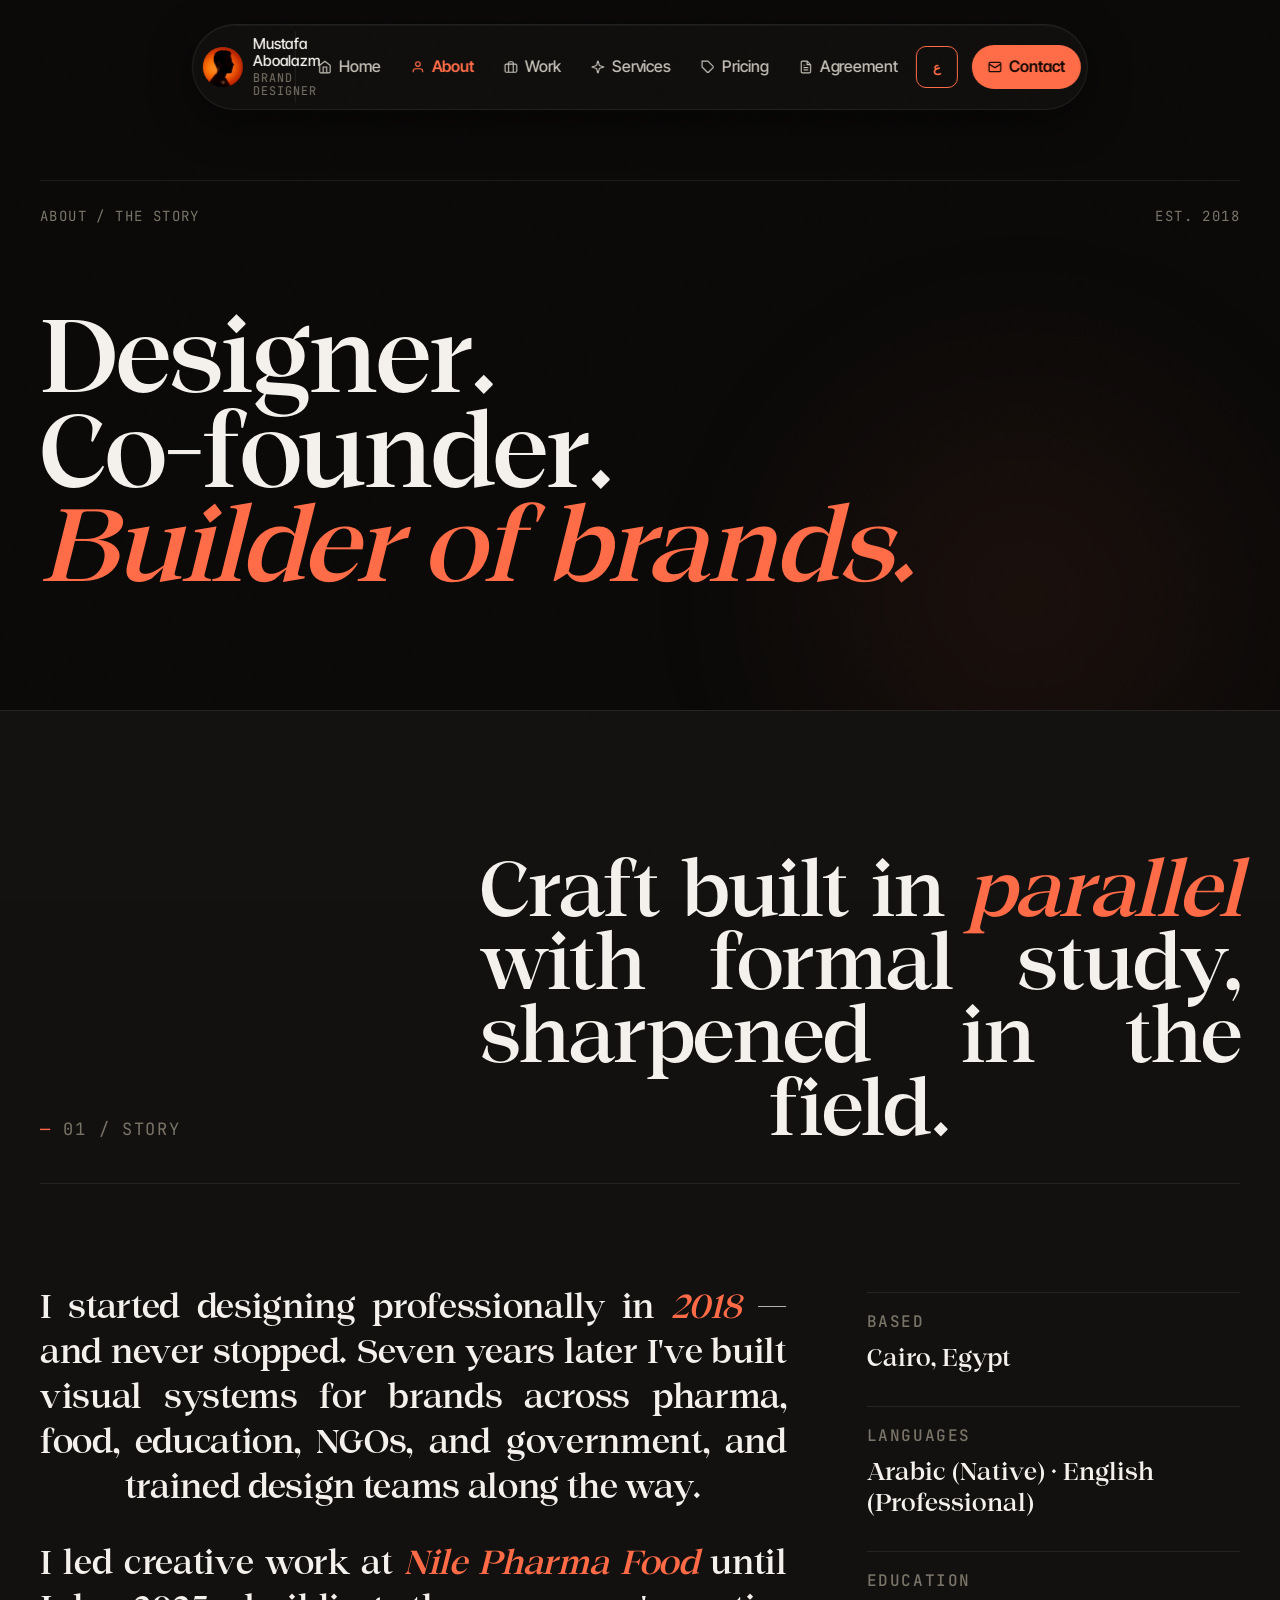
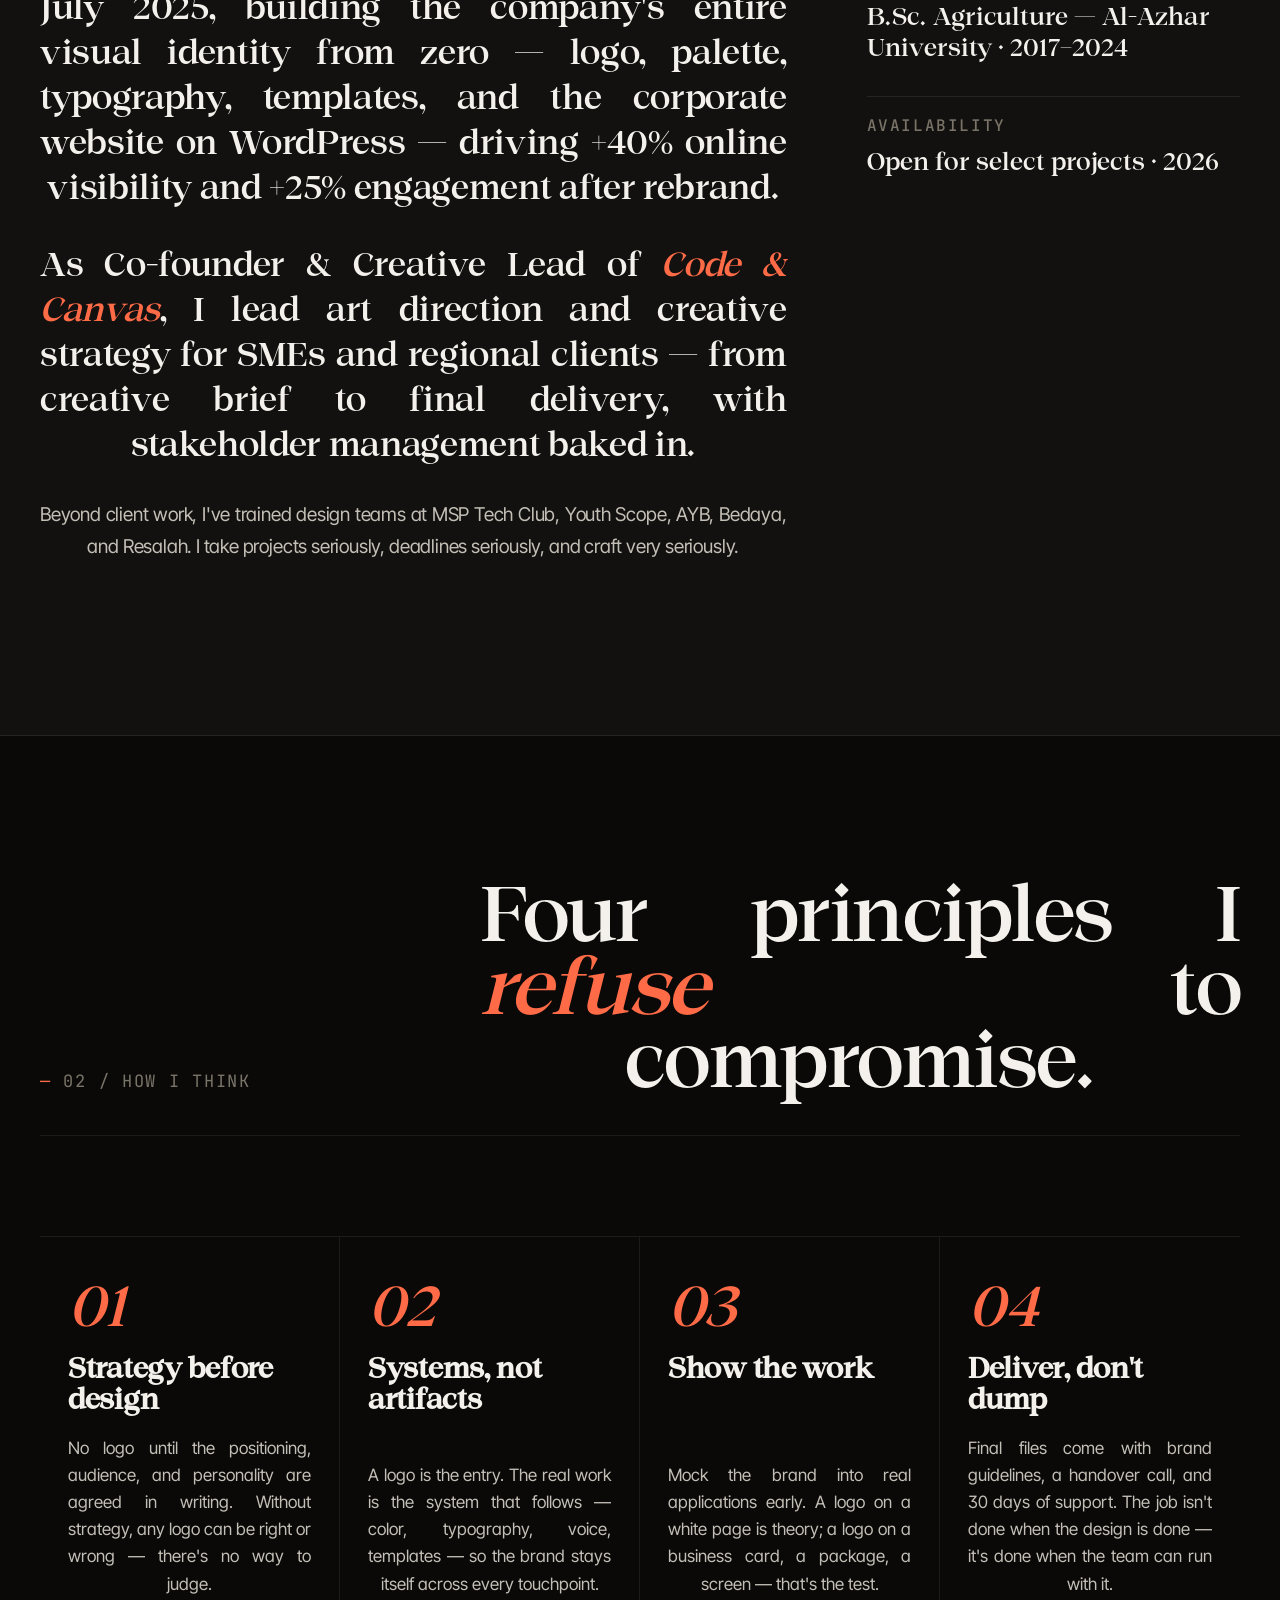
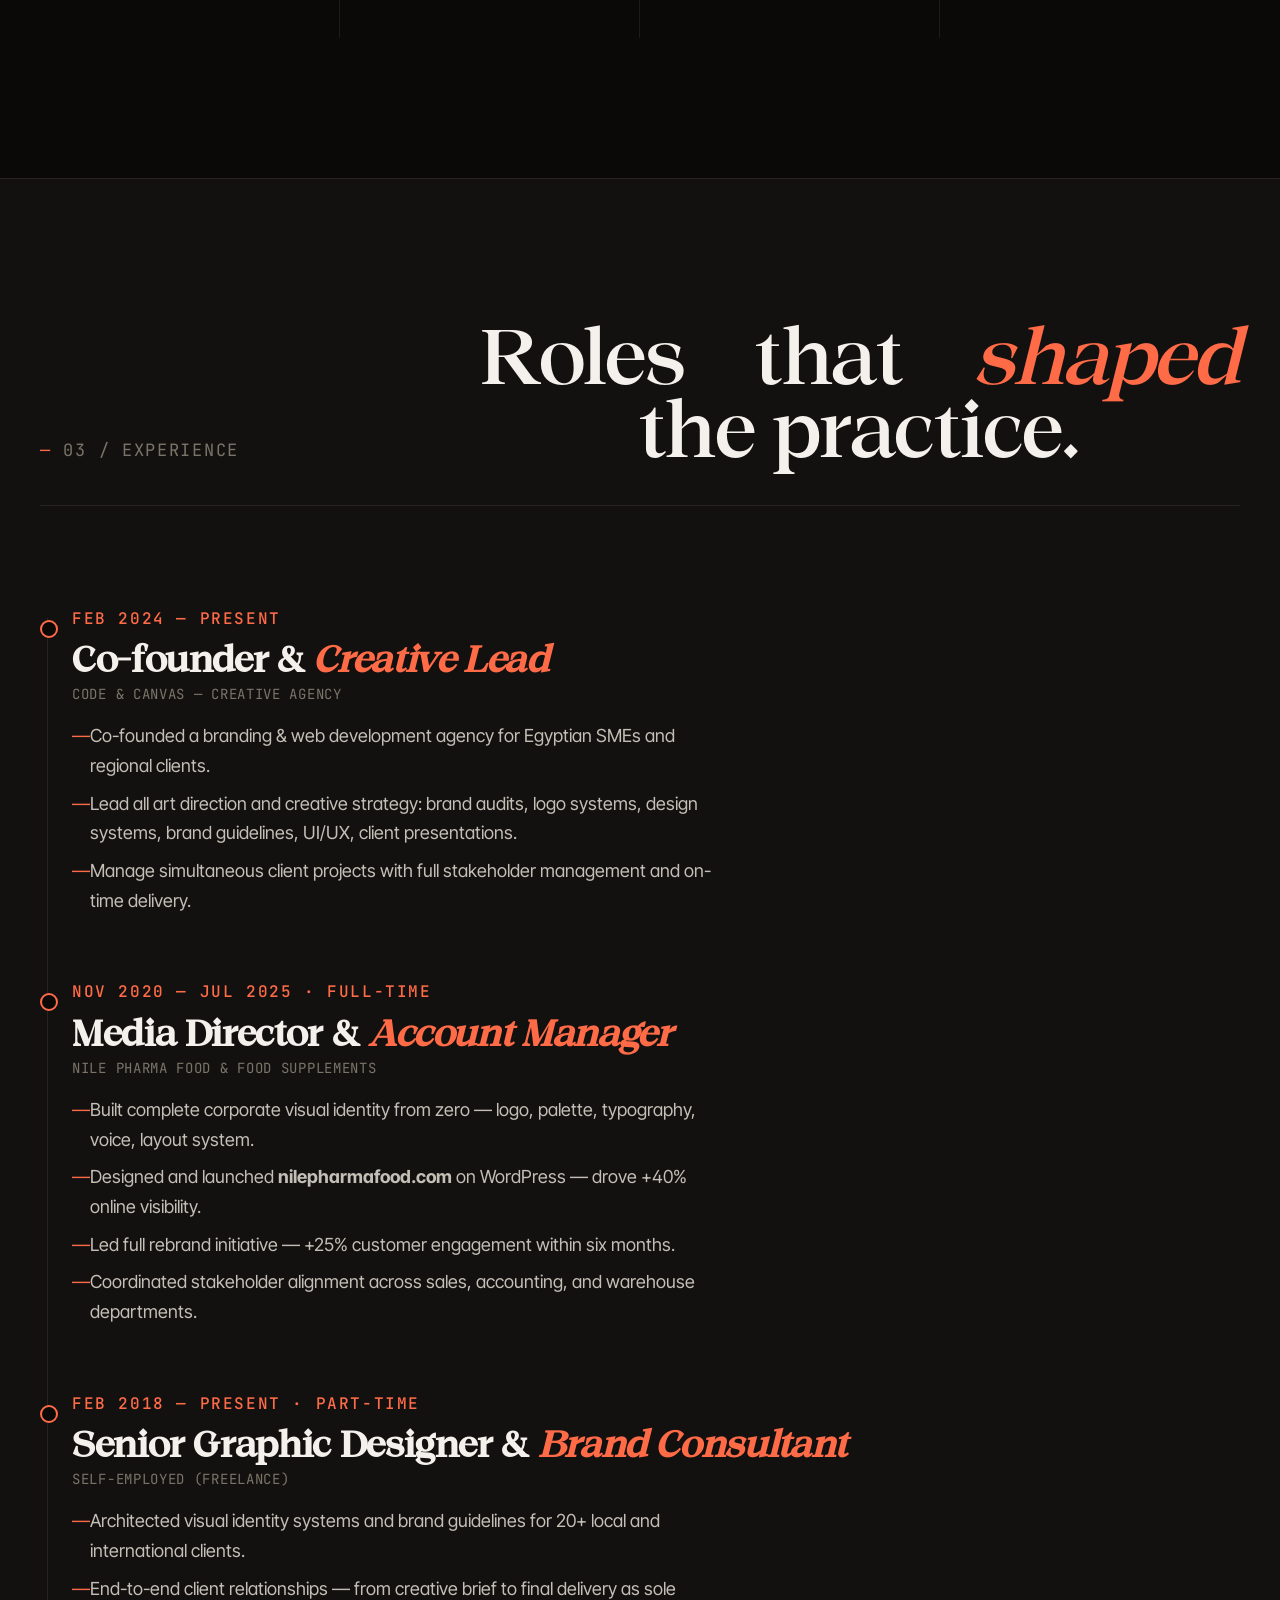
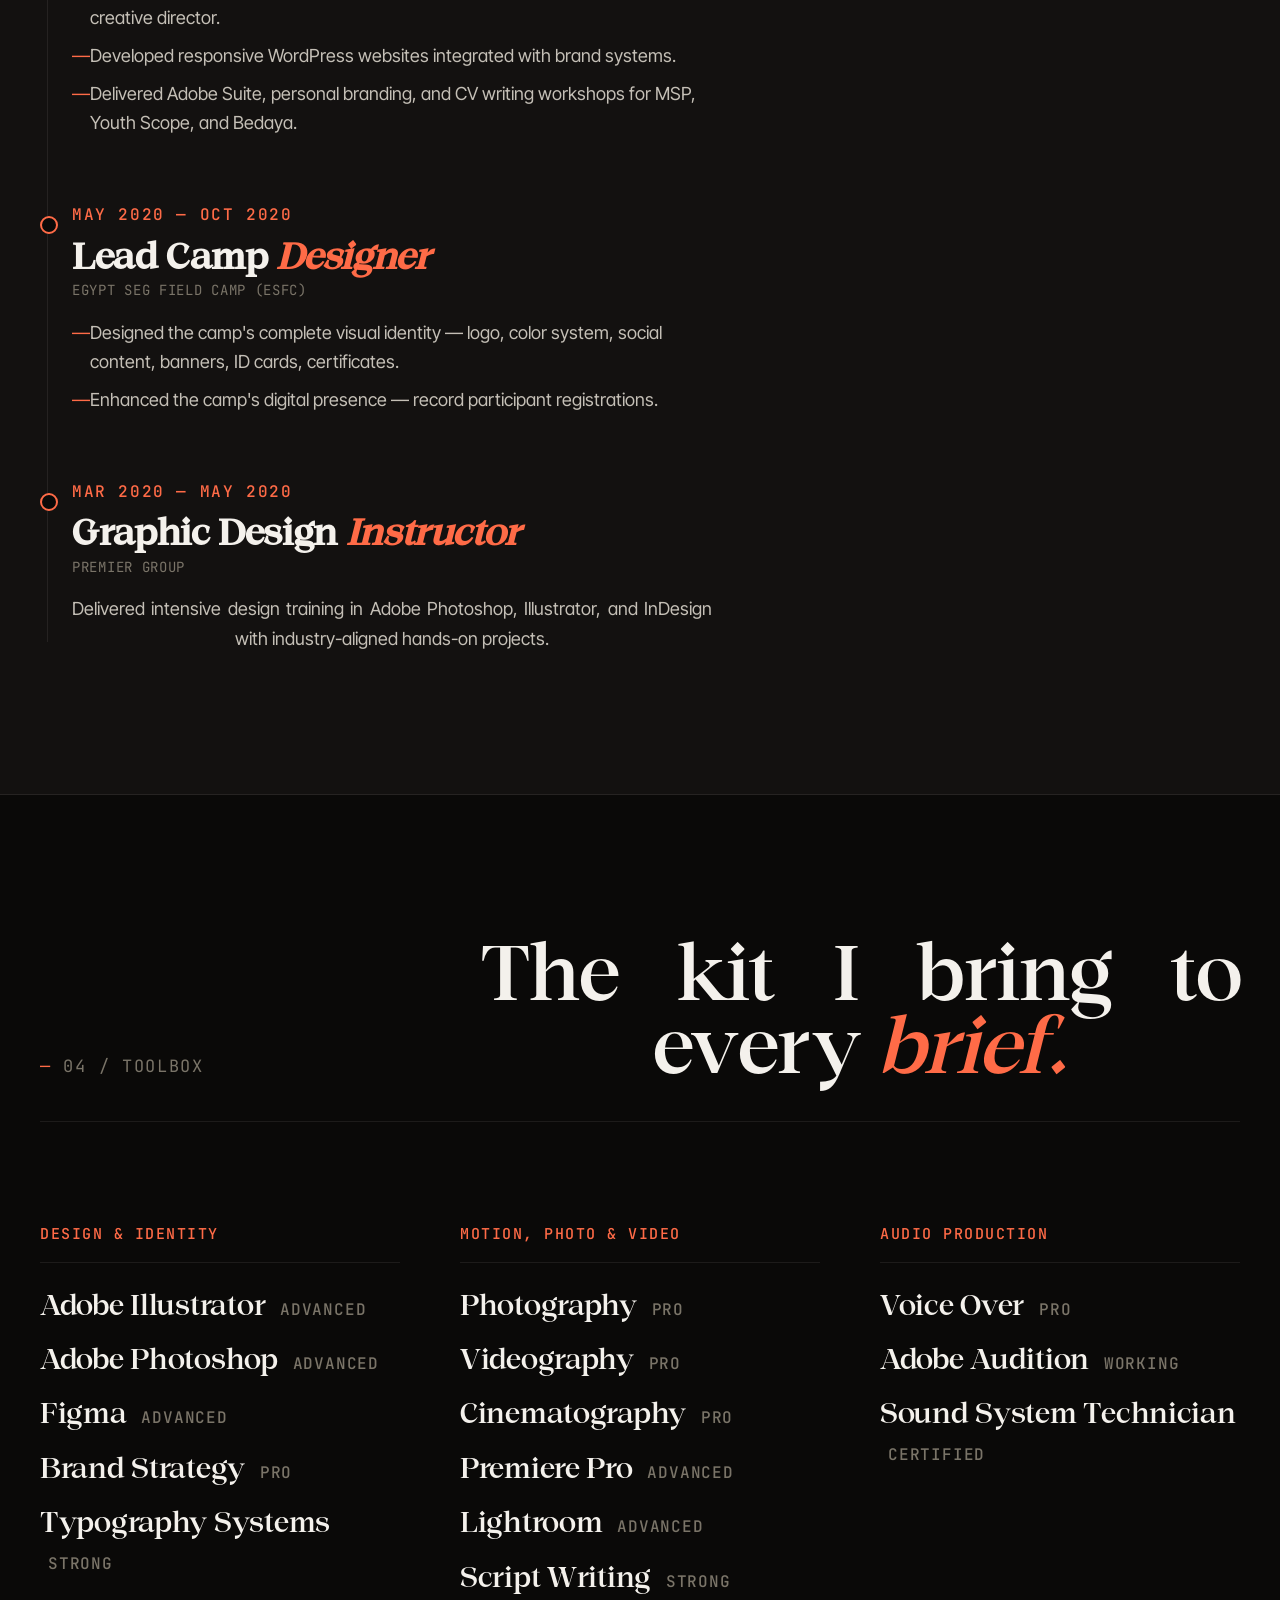
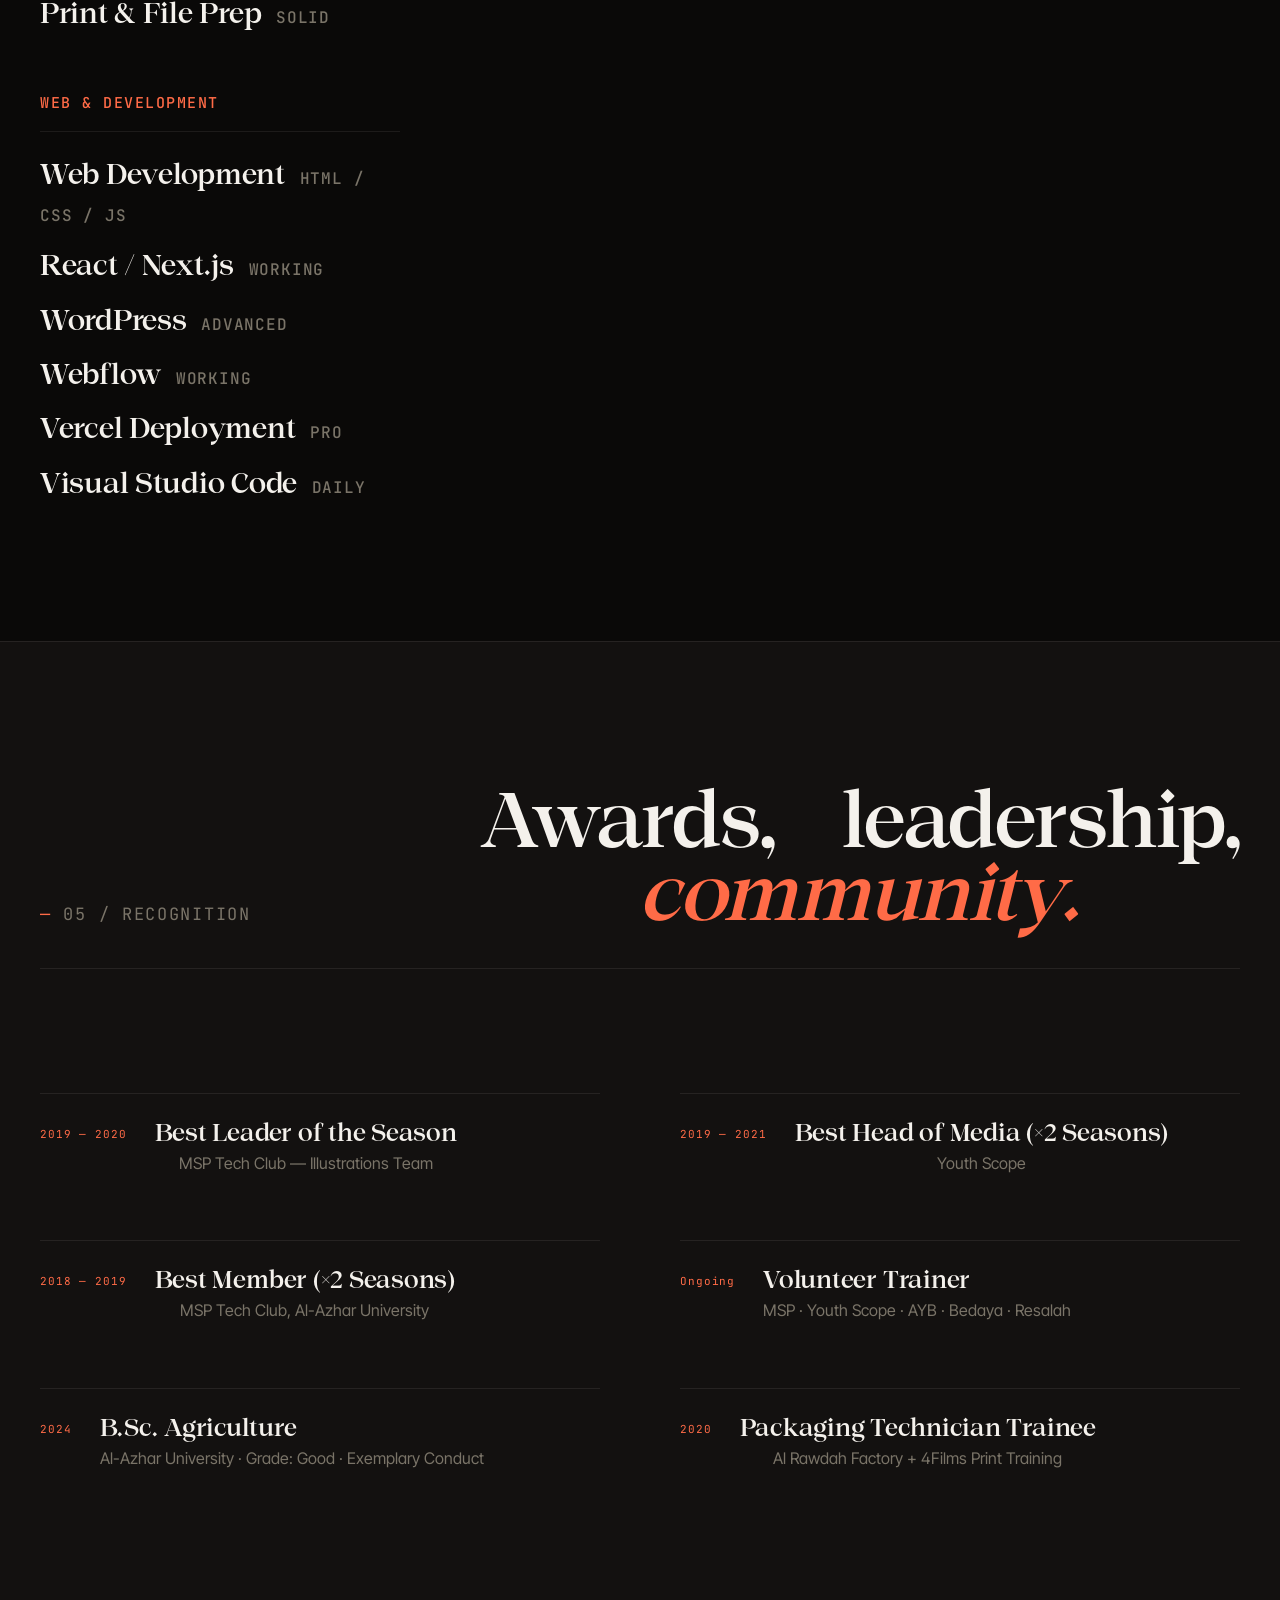
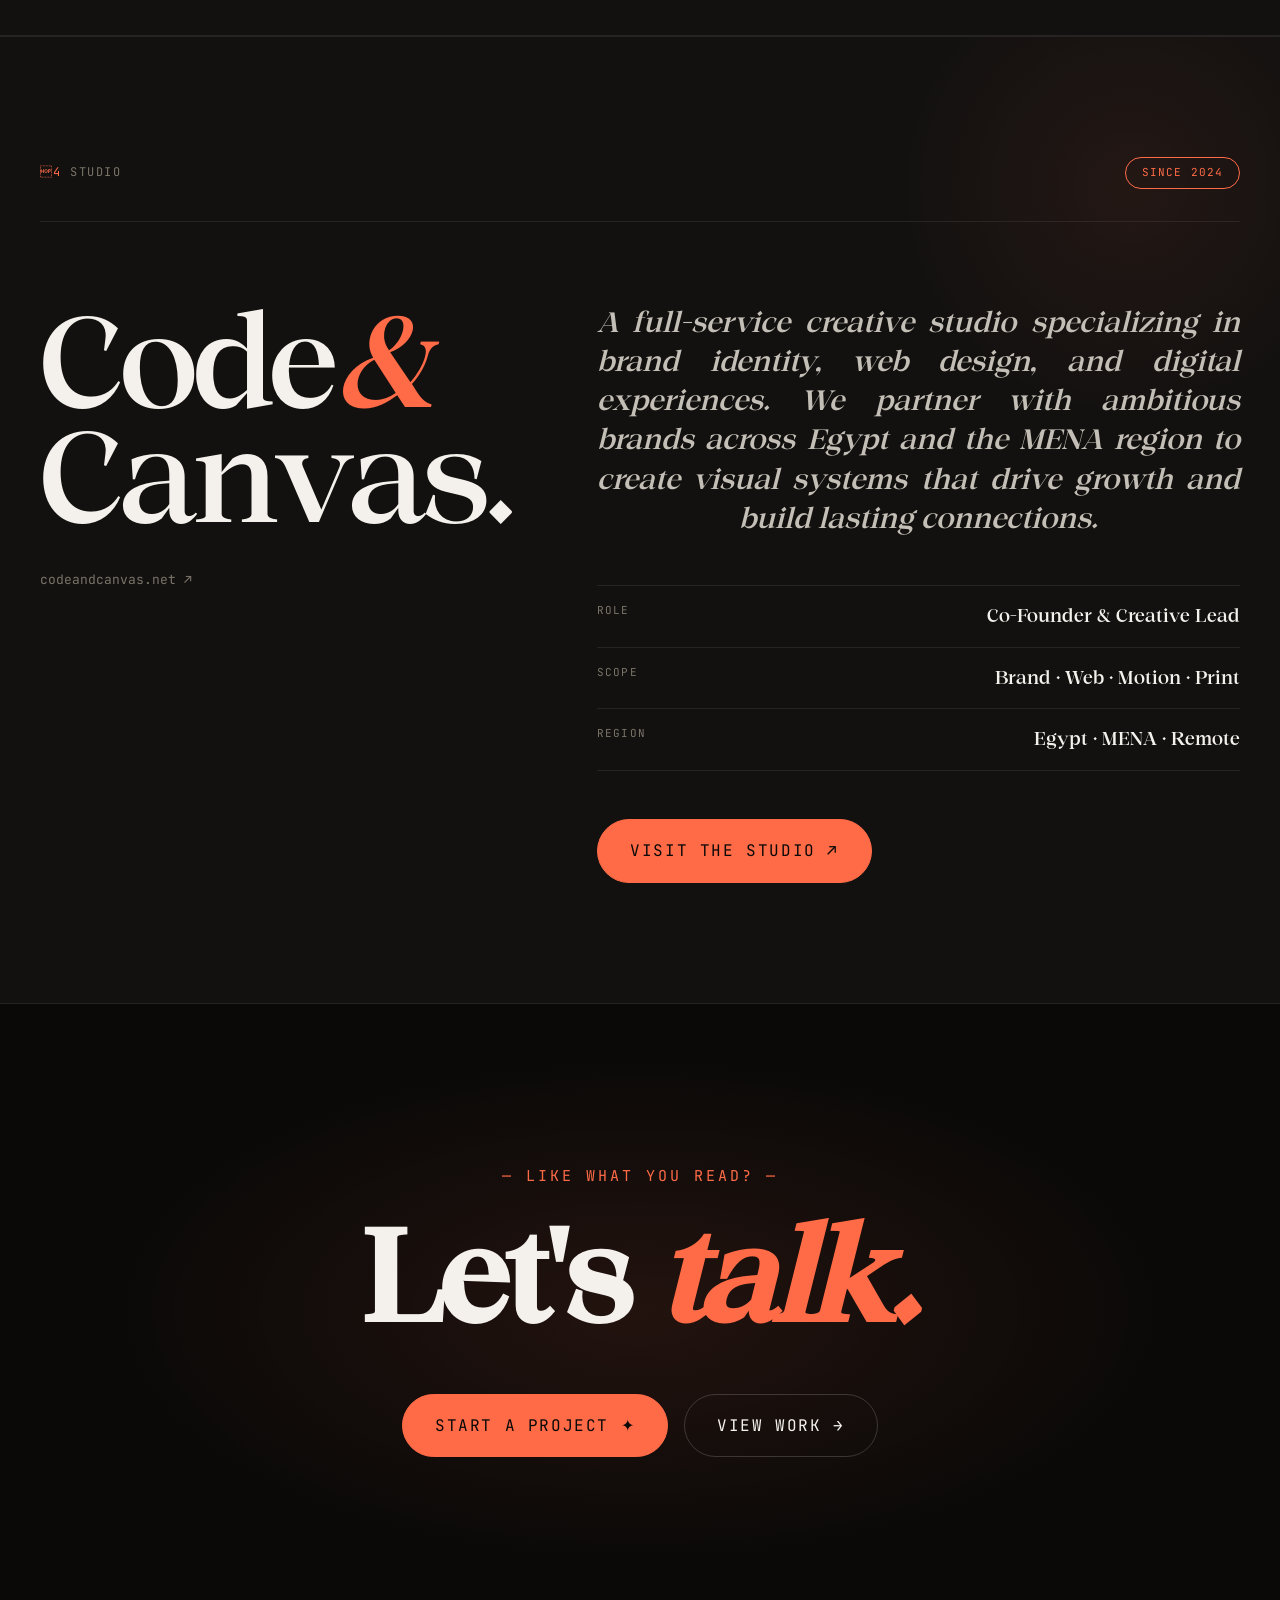
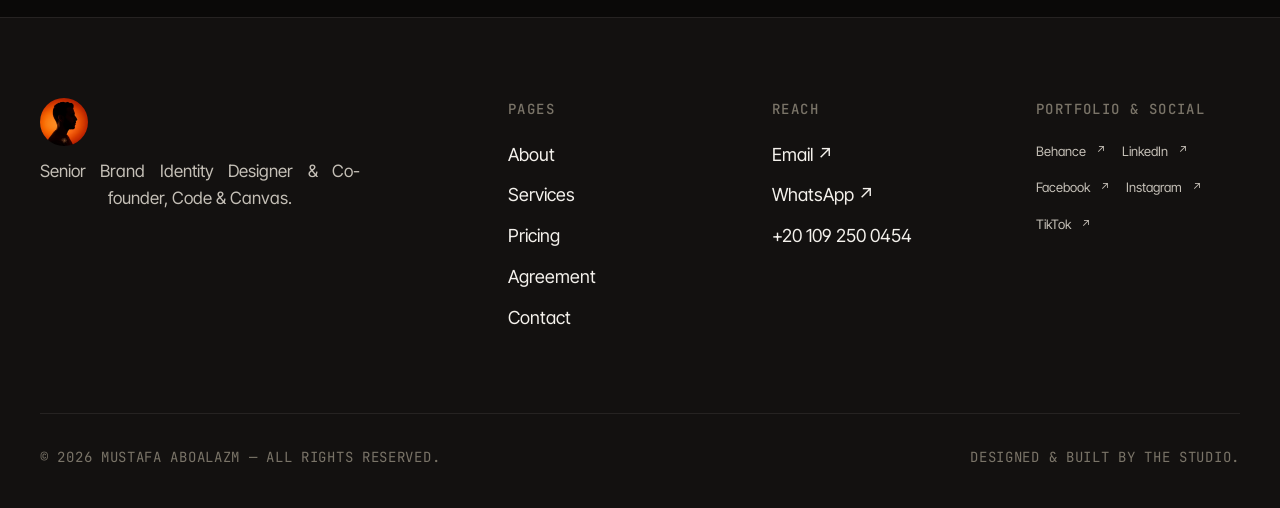
==== commit 30018110: "Update about page content" ====
--- a/about.html
+++ b/about.html
@@ -102,38 +102,7 @@
     .nav-links { gap: 4px; }
   }
 
-  /* ── Code & Canvas Studio Banner ── */
-  .studio-banner {
-    background: linear-gradient(135deg, rgba(232,99,42,0.1) 0%, rgba(232,99,42,0.03) 100%);
-    border: 1.5px solid var(--accent, #E8632A);
-    border-radius: 16px;
-    padding: 32px 36px;
-    margin: 60px 0;
-    display: flex;
-    align-items: flex-start;
-    gap: 24px;
-    transition: transform 0.3s ease, box-shadow 0.3s ease;
-  }
-  .studio-banner:hover { transform: translateY(-4px); box-shadow: 0 12px 40px rgba(232, 99, 42, 0.2); }
-  .studio-banner-icon {
-    width: 64px; height: 64px; border-radius: 12px;
-    background: linear-gradient(135deg, var(--accent, #E8632A) 0%, #ff6b35 100%);
-    display: flex; align-items: center; justify-content: center;
-    color: #fff; font-weight: 700; font-size: 22px; flex-shrink: 0;
-    box-shadow: 0 4px 12px rgba(232, 99, 42, 0.3);
-  }
-  .studio-banner-content h4 { font-family: var(--serif); font-size: 22px; margin: 0 0 8px 0; color: var(--ink); }
-  .studio-banner-content p { font-size: 15px; color: var(--ink-2); margin: 0 0 12px 0; line-height: 1.6; }
-  .studio-banner-meta { display: flex; flex-wrap: wrap; gap: 12px; margin-bottom: 12px; font-size: 13px; color: var(--accent); font-weight: 500; }
-  .studio-banner-meta span { display: inline-flex; align-items: center; gap: 6px; }
-  .studio-banner-link {
-    display: inline-flex; align-items: center; gap: 8px;
-    font-size: 14px; font-weight: 600; color: var(--accent);
-    text-decoration: none; padding: 8px 16px;
-    border: 1.5px solid var(--accent); border-radius: 8px;
-    transition: background 0.2s, color 0.2s;
-  }
-  .studio-banner-link:hover { background: var(--accent); color: #fff; text-decoration: none; }
+
 
   /* ── Social links in footer (TEXT ONLY, HORIZONTAL) ── */
   .footer-social-links { display: flex; flex-wrap: wrap; gap: 16px; align-items: center; }
@@ -141,21 +110,7 @@
   .footer-social-links a:hover { color: var(--accent); }
   .footer-social-links a::after { content: '↗'; margin-left: 4px; font-size: 11px; }
 
-  @media (max-width: 768px) {
-    .studio-banner { padding: 24px 20px; flex-direction: column; }
-    .studio-banner-icon { width: 56px; height: 56px; font-size: 20px; }
-    .studio-banner-content h4 { font-size: 18px; }
-  }
-
-    /* Arabic RTL alignment */
-    html[lang="ar"] .hero-title,html[lang="ar"] .section-title,html[lang="ar"] .cta-title{text-align:justify;text-align-last:right}
-    html[lang="ar"] .hero-tagline,html[lang="ar"] .about-prose p,html[lang="ar"] .timeline-desc{text-align:justify;text-align-last:right}
-
-    /* footer social */
-    .footer-social-links{display:flex;flex-wrap:wrap;gap:16px}
-    .footer-social-links a{font-size:13px;color:var(--ink-2);text-decoration:none;transition:color .2s}
-    .footer-social-links a:hover{color:var(--accent)}
-    .footer-social-links a::after{content:"\2197";margin-left:4px;font-size:11px}
+
 
     /* studio section */
     .studio-section{padding:120px 40px;background:var(--bg-2);border-top:1px solid var(--line);border-bottom:1px solid var(--line);position:relative;overflow:hidden}
@@ -163,7 +118,7 @@
     .studio-inner{max-width:1400px;margin:0 auto}
     .studio-top{display:flex;justify-content:space-between;align-items:center;margin-bottom:80px;padding-bottom:32px;border-bottom:1px solid var(--line)}
     .studio-eyebrow{font-family:var(--mono);font-size:12px;letter-spacing:.12em;text-transform:uppercase;color:var(--ink-3)}
-    .studio-eyebrow::before{content:"\2014 ";color:var(--accent)}
+    .studio-eyebrow::before{content:"4 ";color:var(--accent)}
     .studio-badge{font-family:var(--mono);font-size:11px;letter-spacing:.1em;text-transform:uppercase;color:var(--accent);padding:6px 16px;border:1px solid var(--accent);border-radius:999px}
     .studio-main{display:grid;grid-template-columns:1fr 1.4fr;gap:80px;align-items:start}
     .studio-title{font-family:var(--serif);font-size:clamp(72px,10vw,148px);line-height:.9;letter-spacing:-.03em;font-weight:400;color:var(--ink);margin-bottom:32px}
@@ -176,13 +131,14 @@
     .studio-fact-label{font-family:var(--mono);font-size:11px;letter-spacing:.1em;text-transform:uppercase;color:var(--ink-3)}
     .studio-fact-val{font-family:var(--serif);font-size:18px;color:var(--ink);text-align:right}
     @media(max-width:768px){.studio-section{padding:80px 20px}.studio-main{grid-template-columns:1fr;gap:48px}.studio-title{font-size:clamp(64px,18vw,96px)}}
+
 </style>
 </head>
 <body data-page="about">
 
 <!-- =============== NAV =============== -->
 <nav class="nav" aria-label="Primary">
-  <a href="index.html" class="nav-brand">
+  <a href="home.html" class="nav-brand">
     <img class="nav-avatar" src="images/Avatar.png" alt="Mustafa Aboalazm" style="width:40px;height:40px;border-radius:50%;object-fit:cover" />
     <div class="nav-brand-text">
       <span class="nav-brand-name">Mustafa Aboalazm</span>
@@ -190,7 +146,7 @@
     </div>
   </a>
   <ul class="nav-links">
-    <li><a href="index.html" class="nav-link"><svg viewBox="0 0 24 24" fill="none" stroke="currentColor" stroke-width="2"><path d="m3 9 9-7 9 7v11a2 2 0 0 1-2 2H5a2 2 0 0 1-2-2z"/><polyline points="9 22 9 12 15 12 15 22"/></svg><span data-i18n="nav.home">Home</span></a></li>
+    <li><a href="home.html" class="nav-link"><svg viewBox="0 0 24 24" fill="none" stroke="currentColor" stroke-width="2"><path d="m3 9 9-7 9 7v11a2 2 0 0 1-2 2H5a2 2 0 0 1-2-2z"/><polyline points="9 22 9 12 15 12 15 22"/></svg><span data-i18n="nav.home">Home</span></a></li>
     <li><a href="about.html" class="nav-link active"><svg viewBox="0 0 24 24" fill="none" stroke="currentColor" stroke-width="2"><path d="M20 21v-2a4 4 0 0 0-4-4H8a4 4 0 0 0-4 4v2"/><circle cx="12" cy="7" r="4"/></svg><span data-i18n="nav.about">About</span></a></li>
     <li><a href="work.html" class="nav-link"><svg viewBox="0 0 24 24" fill="none" stroke="currentColor" stroke-width="2"><rect width="20" height="14" x="2" y="7" rx="2"/><path d="M16 21V5a2 2 0 0 0-2-2h-4a2 2 0 0 0-2 2v16"/></svg><span data-i18n="nav.work">Work</span></a></li>
     <li><a href="services.html" class="nav-link"><svg viewBox="0 0 24 24" fill="none" stroke="currentColor" stroke-width="2"><path d="M9.937 15.5A2 2 0 0 0 8.5 14.063l-6.135-1.582a.5.5 0 0 1 0-.962L8.5 9.936A2 2 0 0 0 9.937 8.5l1.582-6.135a.5.5 0 0 1 .963 0L14.063 8.5A2 2 0 0 0 15.5 9.937l6.135 1.581a.5.5 0 0 1 0 .964L15.5 14.063a2 2 0 0 0-1.437 1.437l-1.582 6.135a.5.5 0 0 1-.963 0z"/></svg><span data-i18n="nav.services">Services</span></a></li>
@@ -246,22 +202,7 @@
   </div>
 </section>
 
-<!-- =============== CODE & CANVAS STUDIO BANNER =============== -->
-<section class="section" style="padding-top: 0;">
-  <div class="studio-banner scroll-reveal">
-    <div class="studio-banner-icon">C&C</div>
-    <div class="studio-banner-content">
-      <h4 data-i18n="studio.title">Code & Canvas Studio</h4>
-      <div class="studio-banner-meta">
-        <span>📍 codeandcanvas.net</span>
-        <span>🎨 Co-Founder & Creative Lead</span>
-        <span>🚀 Since 2024</span>
-      </div>
-      <p data-i18n="studio.desc">A full-service creative studio specializing in brand identity, web design, and digital experiences. We partner with ambitious brands across Egypt and the MENA region to create visual systems that drive growth and build lasting connections. From strategy to execution, we craft brands that stand out and resonate.</p>
-      <a href="https://codeandcanvas.net/" target="_blank" rel="noopener" class="studio-banner-link" data-i18n="studio.link">Visit the studio →</a>
-    </div>
-  </div>
-</section>
+
 
 <!-- =============== HOW I THINK =============== -->
 <section class="section">
@@ -495,6 +436,7 @@
     </div>
   </div>
 </section>
+
 <!-- =============== CTA =============== -->
 <section class="cta">
   <div class="cta-eyebrow scroll-reveal" data-i18n="cta.eyebrow">— Like what you read? —</div>
--- a/styles.css
+++ b/styles.css
@@ -62,10 +62,10 @@
   --ink-3: #7a7468;
   --accent: #ff6b47;
   --accent-soft: rgba(255, 107, 71, 0.12);
-  --serif: 'Instrument Serif', 'Times New Roman', serif;
-  --sans: 'Inter Tight', -apple-system, sans-serif;
+  --serif: 'Thmanyah Serif Display', 'Instrument Serif', serif;
+  --sans: 'IBM Plex Sans Arabic', 'Inter Tight', sans-serif;
   --mono: 'JetBrains Mono', monospace;
-  --arabic: 'Thmanyah', 'IBM Plex Sans Arabic', 'Inter Tight', sans-serif;
+  --arabic: 'Thmanyah Serif Display', 'IBM Plex Sans Arabic', sans-serif;
 }
 
 * { margin: 0; padding: 0; box-sizing: border-box; }
@@ -75,7 +75,7 @@
   color: var(--ink);
   font-family: var(--sans);
   font-weight: 400;
-  line-height: 1.5;
+  line-height: 1.6;
   font-feature-settings: 'ss01' on, 'cv11' on;
   overflow-x: hidden;
   -webkit-font-smoothing: antialiased;
@@ -84,7 +84,7 @@
 
 p {
   text-align: justify;
-  text-align-last: left;
+  text-align-last: center;
 }
 
 /* Grain overlay */
@@ -251,7 +251,7 @@
 
 .nav-brand-text { display: flex; flex-direction: column; line-height: 1.15; }
 .nav-brand-name {
-  font-size: 13px;
+  font-size: 14px;
   font-weight: 500;
   color: var(--ink);
   letter-spacing: -0.01em;
@@ -274,7 +274,7 @@
   padding: 9px 14px;
   border-radius: 999px;
   color: var(--ink-2);
-  font-size: 13px;
+  font-size: 15px;
   font-weight: 500;
   text-decoration: none;
   letter-spacing: -0.005em;
@@ -319,7 +319,7 @@
   border-radius: 999px;
   background: var(--accent);
   color: #1a0a04;
-  font-size: 13px;
+  font-size: 15px;
   font-weight: 600;
   text-decoration: none;
   letter-spacing: -0.005em;
@@ -541,7 +541,7 @@
   flex-direction: column;
   gap: 20px;
   font-family: var(--mono);
-  font-size: 12px;
+  font-size: 14px;
   letter-spacing: 0.05em;
 }
 .hero-info-row {
@@ -607,7 +607,7 @@
 }
 .section-num {
   font-family: var(--mono);
-  font-size: 14px;
+  font-size: 16px;
   letter-spacing: 0.1em;
   color: var(--ink-3);
   text-transform: uppercase;
@@ -620,7 +620,7 @@
   letter-spacing: -0.02em;
   font-weight: 400;
   text-align: justify;
-  text-align-last: left;
+  text-align-last: center;
 }
 .section-title em { color: var(--accent); font-style: italic; }
 .section-alt { background: var(--bg-2); border-top: 1px solid var(--line); border-bottom: 1px solid var(--line); }
@@ -655,7 +655,7 @@
 .about-prose p em { color: var(--accent); font-style: italic; }
 .about-prose p.small {
   font-family: var(--sans);
-  font-size: 16px;
+  font-size: 18px;
   line-height: 1.7;
   color: var(--ink-2);
   font-weight: 400;
@@ -753,7 +753,7 @@
 .service-row:hover::after { opacity: 1; }
 .service-num {
   font-family: var(--mono);
-  font-size: 12px;
+  font-size: 14px;
   color: var(--ink-3);
   letter-spacing: 0.05em;
   padding-top: 12px;
@@ -767,7 +767,7 @@
 }
 .service-name em { font-style: italic; color: var(--accent); }
 .service-desc {
-  font-size: 15px;
+  font-size: 17px;
   line-height: 1.6;
   color: var(--ink-2);
   padding-top: 12px;
@@ -933,7 +933,7 @@
   color: var(--ink);
 }
 .project-desc {
-  font-size: 15px;
+  font-size: 17px;
   line-height: 1.6;
   color: var(--ink-2);
   max-width: 500px;
@@ -946,7 +946,7 @@
 }
 .project-tag {
   font-family: var(--mono);
-  font-size: 10px;
+  font-size: 12px;
   letter-spacing: 0.08em;
   text-transform: uppercase;
   padding: 6px 12px;
@@ -995,7 +995,7 @@
   letter-spacing: -0.01em;
 }
 .step-desc {
-  font-size: 14px;
+  font-size: 16px;
   line-height: 1.6;
   color: var(--ink-2);
   margin-top: auto;
@@ -1012,7 +1012,7 @@
 .tool-grid { display: grid; grid-template-columns: repeat(3, 1fr); gap: 60px; }
 .tool-col h4 {
   font-family: var(--mono);
-  font-size: 12px;
+  font-size: 14px;
   letter-spacing: 0.1em;
   text-transform: uppercase;
   color: var(--accent);
@@ -1021,17 +1021,17 @@
   border-bottom: 1px solid var(--line);
   font-weight: 500;
 }
-.tool-col ul { list-style: none; display: flex; flex-direction: column; gap: 14px; }
+.tool-col ul { list-style: none; display: flex; flex-direction: column; gap: 18px; }
 .tool-col li {
   font-family: var(--serif);
-  font-size: 22px;
-  line-height: 1.2;
+  font-size: 26px;
+  line-height: 1.3;
   color: var(--ink);
   letter-spacing: -0.01em;
 }
 .tool-col li span {
   font-family: var(--mono);
-  font-size: 11px;
+  font-size: 13px;
   color: var(--ink-3);
   letter-spacing: 0.05em;
   text-transform: uppercase;
@@ -1068,7 +1068,7 @@
   margin-bottom: 4px;
   font-weight: 400;
 }
-.award-body p { font-size: 14px; color: var(--ink-3); }
+.award-body p { font-size: 16px; color: var(--ink-3); }
 @media (max-width: 768px) { .awards { grid-template-columns: 1fr; gap: 0; } }
 
 /* =================================================================
@@ -1111,14 +1111,14 @@
 .timeline-role em { color: var(--accent); font-style: italic; }
 .timeline-org {
   font-family: var(--mono);
-  font-size: 12px;
+  font-size: 14px;
   letter-spacing: 0.05em;
   color: var(--ink-3);
   text-transform: uppercase;
   margin-bottom: 16px;
 }
 .timeline-desc {
-  font-size: 15px;
+  font-size: 17px;
   line-height: 1.65;
   color: var(--ink-2);
   max-width: 640px;
@@ -1137,7 +1137,7 @@
    ================================================================= */
 .btn {
   font-family: var(--mono);
-  font-size: 13px;
+  font-size: 15px;
   letter-spacing: 0.1em;
   text-transform: uppercase;
   padding: 18px 32px;
@@ -1175,7 +1175,7 @@
 }
 .cta-eyebrow {
   font-family: var(--mono);
-  font-size: 12px;
+  font-size: 14px;
   letter-spacing: 0.2em;
   text-transform: uppercase;
   color: var(--accent);
@@ -1292,7 +1292,7 @@
   max-height: 0;
   overflow: hidden;
   transition: max-height 0.5s ease, margin-top 0.4s ease;
-  font-size: 15px;
+  font-size: 17px;
   line-height: 1.7;
   color: var(--ink-2);
   max-width: 640px;
@@ -1341,7 +1341,7 @@
 .case-fact:last-child { border-right: none; }
 .case-fact-label {
   font-family: var(--mono);
-  font-size: 10px;
+  font-size: 12px;
   letter-spacing: 0.1em;
   text-transform: uppercase;
   color: var(--ink-3);
@@ -1386,7 +1386,7 @@
 }
 .case-heading em { font-style: italic; color: var(--accent); }
 .case-prose p {
-  font-size: 17px;
+  font-size: 18px;
   line-height: 1.7;
   color: var(--ink-2);
   margin-bottom: 20px;
@@ -1551,7 +1551,7 @@
 }
 .footer-brand .footer-mark em { color: var(--accent); font-style: italic; }
 .footer-brand p {
-  font-size: 14px;
+  font-size: 16px;
   color: var(--ink-2);
   max-width: 320px;
   line-height: 1.6;
@@ -1569,7 +1569,7 @@
 .footer-col a {
   color: var(--ink);
   text-decoration: none;
-  font-size: 15px;
+  font-size: 17px;
   transition: color 0.3s ease;
   display: inline-flex;
   align-items: center;
@@ -1585,7 +1585,7 @@
   padding-top: 32px;
   border-top: 1px solid var(--line);
   font-family: var(--mono);
-  font-size: 11px;
+  font-size: 13px;
   letter-spacing: 0.05em;
   color: var(--ink-3);
   text-transform: uppercase;
@@ -1663,7 +1663,7 @@
 }
 .toc-page {
   font-family: var(--mono);
-  font-size: 11px;
+  font-size: 13px;
   color: var(--ink-3);
   letter-spacing: 0.1em;
 }
@@ -1691,7 +1691,7 @@
   line-height: 1;
   color: var(--accent);
 }
-.phase-meta-block { font-family: var(--mono); font-size: 11px; letter-spacing: 0.08em; text-transform: uppercase; color: var(--ink-3); padding-top: 12px; }
+.phase-meta-block { font-family: var(--mono); font-size: 13px; letter-spacing: 0.08em; text-transform: uppercase; color: var(--ink-3); padding-top: 12px; }
 .phase-meta-block strong { display: block; color: var(--accent); margin-bottom: 4px; }
 .phase-content { padding-top: 8px; }
 .phase-content h4 {
@@ -1703,7 +1703,7 @@
   margin-bottom: 6px;
   font-weight: 400;
 }
-.phase-content p { font-size: 15px; line-height: 1.6; color: var(--ink-2); }
+.phase-content p { font-size: 17px; line-height: 1.6; color: var(--ink-2); }
 .phase-content .deliverable {
   display: inline-block;
   margin-top: 12px;
@@ -1825,7 +1825,7 @@
   margin-bottom: 12px;
   letter-spacing: -0.02em;
 }
-.tier-meta { font-family: var(--mono); font-size: 11px; color: var(--ink-3); letter-spacing: 0.05em; line-height: 1.6; }
+.tier-meta { font-family: var(--mono); font-size: 13px; color: var(--ink-3); letter-spacing: 0.05em; line-height: 1.6; }
 .tier-meta strong { color: var(--ink-2); font-weight: 500; }
 .tier-body {
   padding: 28px 32px;
@@ -1842,7 +1842,7 @@
 }
 .tier-list { list-style: none; padding: 0; margin: 0; display: flex; flex-direction: column; gap: 10px; }
 .tier-list li {
-  font-size: 14px;
+  font-size: 16px;
   line-height: 1.5;
   color: var(--ink-2);
   padding-left: 22px;
@@ -1892,7 +1892,7 @@
 .price-table td {
   padding: 18px 16px;
   border-bottom: 1px solid var(--line);
-  font-size: 15px;
+  font-size: 17px;
   color: var(--ink-2);
   line-height: 1.4;
 }
@@ -2038,7 +2038,7 @@
   font-weight: 400;
 }
 .term-content h4 em { font-style: italic; color: var(--accent); }
-.term-content p { font-size: 15px; line-height: 1.7; color: var(--ink-2); margin-bottom: 8px; }
+.term-content p { font-size: 17px; line-height: 1.7; color: var(--ink-2); margin-bottom: 8px; }
 .term-content ul { list-style: none; padding: 0; margin-top: 12px; }
 .term-content ul li {
   padding-left: 22px;
@@ -2094,7 +2094,7 @@
   font-weight: 400;
 }
 .step-row h4 em { font-style: italic; color: var(--accent); }
-.step-body { font-size: 15px; line-height: 1.6; color: var(--ink-2); padding-top: 6px; }
+.step-body { font-size: 17px; line-height: 1.6; color: var(--ink-2); padding-top: 6px; }
 @media (max-width: 768px) {
   .step-row { grid-template-columns: 1fr; gap: 12px; padding: 28px 0; }
   .step-circle { width: 44px; height: 44px; font-size: 22px; }
@@ -2128,4 +2128,67 @@
   background: #ff6b4a;
   color: #000;
   transform: scale(1.05);
+}
+
+/* =================================================================
+   DESKTOP FONT SCALE — min-width 1024px
+   ================================================================= */
+@media (min-width: 1024px) {
+  body { font-size: 18px; }
+
+  .nav-link { font-size: 16px; }
+  .nav-cta  { font-size: 16px; }
+  .nav-brand-name { font-size: 15px; }
+  .nav-brand-role { font-size: 12px; }
+
+  .hero-meta { font-size: 14px; }
+
+  .section-num { font-size: 17px; }
+  .hero-info   { font-size: 15px; }
+
+  .about-fact-label { font-size: 14px; }
+  .about-fact-value { font-size: 24px; }
+  .about-prose p.small { font-size: 19px; }
+
+  .service-desc { font-size: 18px; }
+  .service-num  { font-size: 14px; }
+
+  .project-meta   { font-size: 14px; }
+  .project-desc   { font-size: 18px; }
+  .project-corner { font-size: 14px; }
+  .project-tag    { font-size: 13px; }
+  .project-info   { gap: 20px; }
+
+  .stat-label { font-size: 14px; }
+
+  .step-desc { font-size: 17px; }
+  .step-title { font-size: 28px; }
+
+  .timeline-desc { font-size: 18px; }
+  .timeline-org  { font-size: 14px; }
+
+  .faq-a { font-size: 18px; }
+
+  .cta-eyebrow { font-size: 15px; }
+  .btn         { font-size: 16px; }
+
+  .footer-col a    { font-size: 18px; }
+  .footer-col h6   { font-size: 14px; }
+  .footer-brand p  { font-size: 17px; }
+  .footer-bottom   { font-size: 14px; }
+
+  .studio-lead       { font-size: clamp(22px, 2.4vw, 32px); }
+  .studio-fact-val   { font-size: 20px; }
+  .studio-fact-label { font-size: 13px; }
+
+  .tier-list li { font-size: 17px; }
+  .term-content p { font-size: 18px; }
+  .phase-content p { font-size: 17px; }
+  .step-body { font-size: 18px; }
+
+  .toc-name { font-size: 24px; }
+
+  .tool-col li { font-size: 28px; }
+  .tool-col li span { font-size: 14px; }
+  .tool-col h4 { font-size: 15px; }
 }
